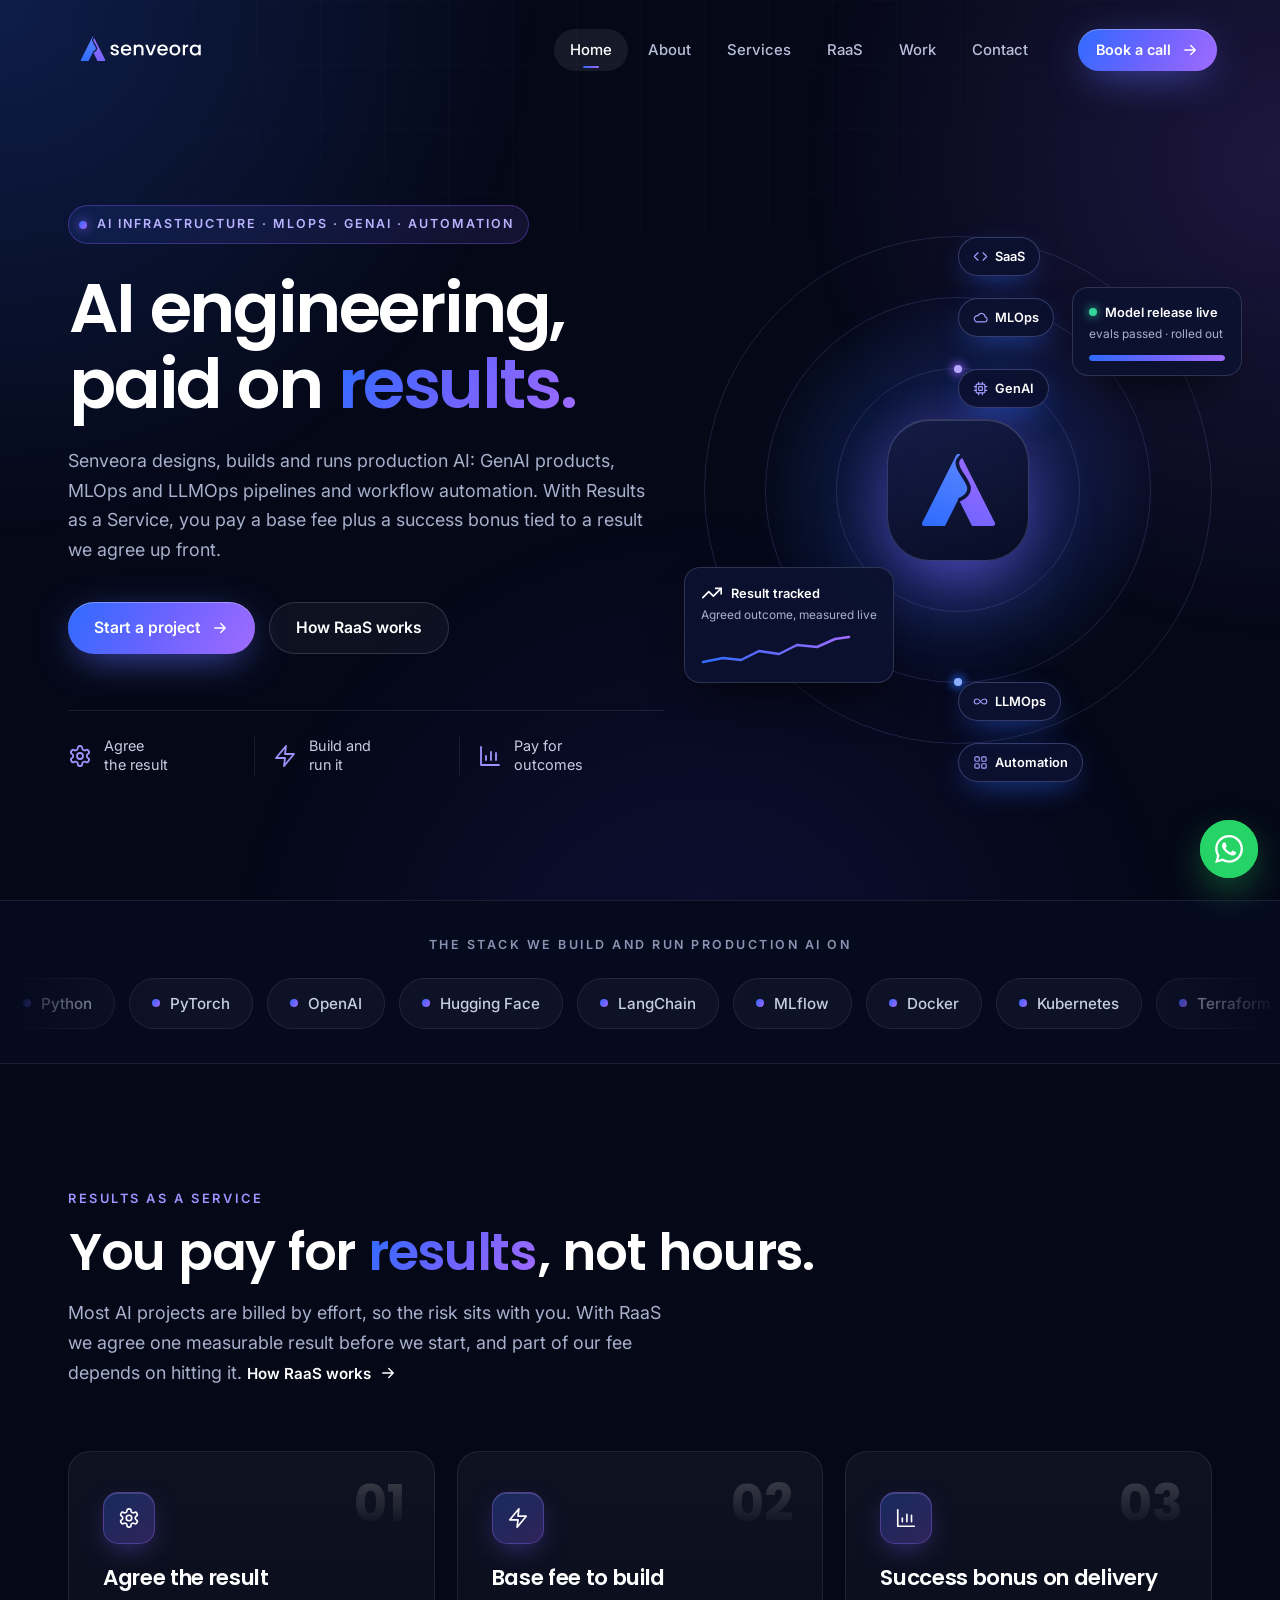
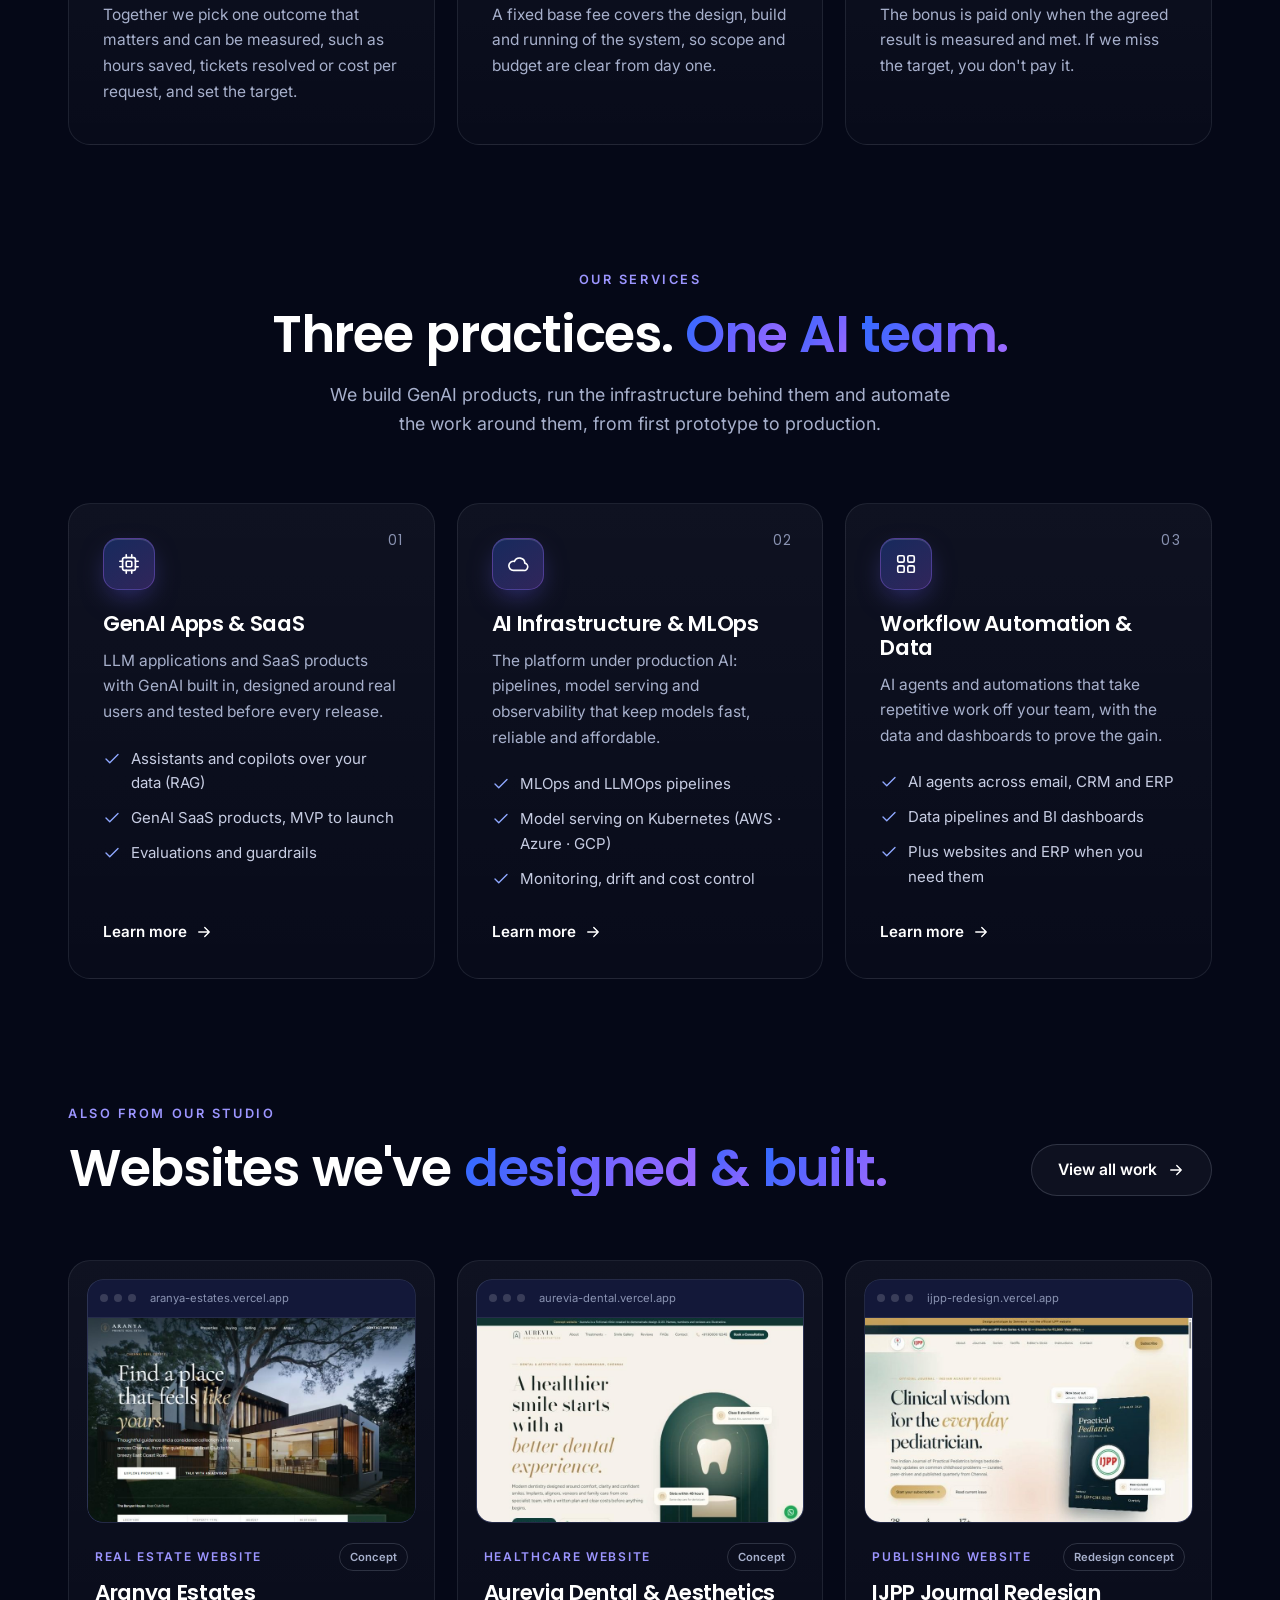
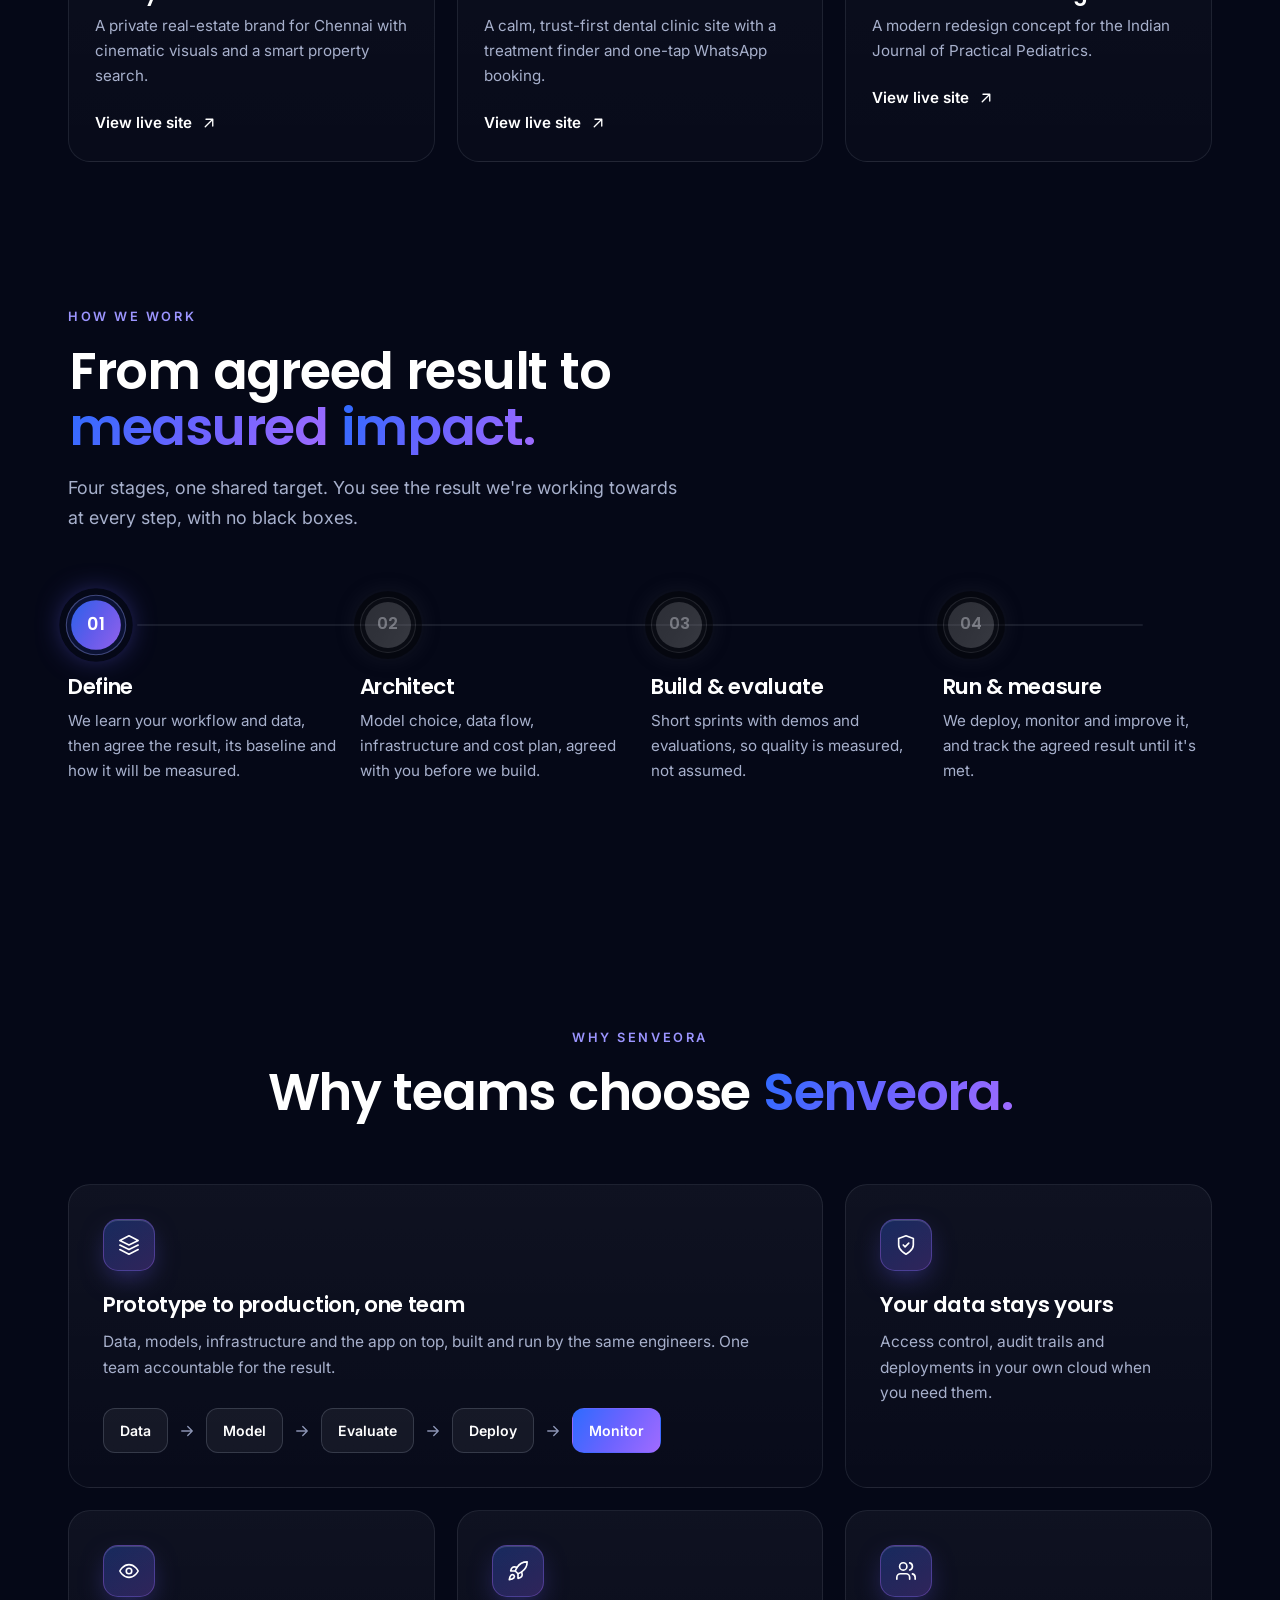
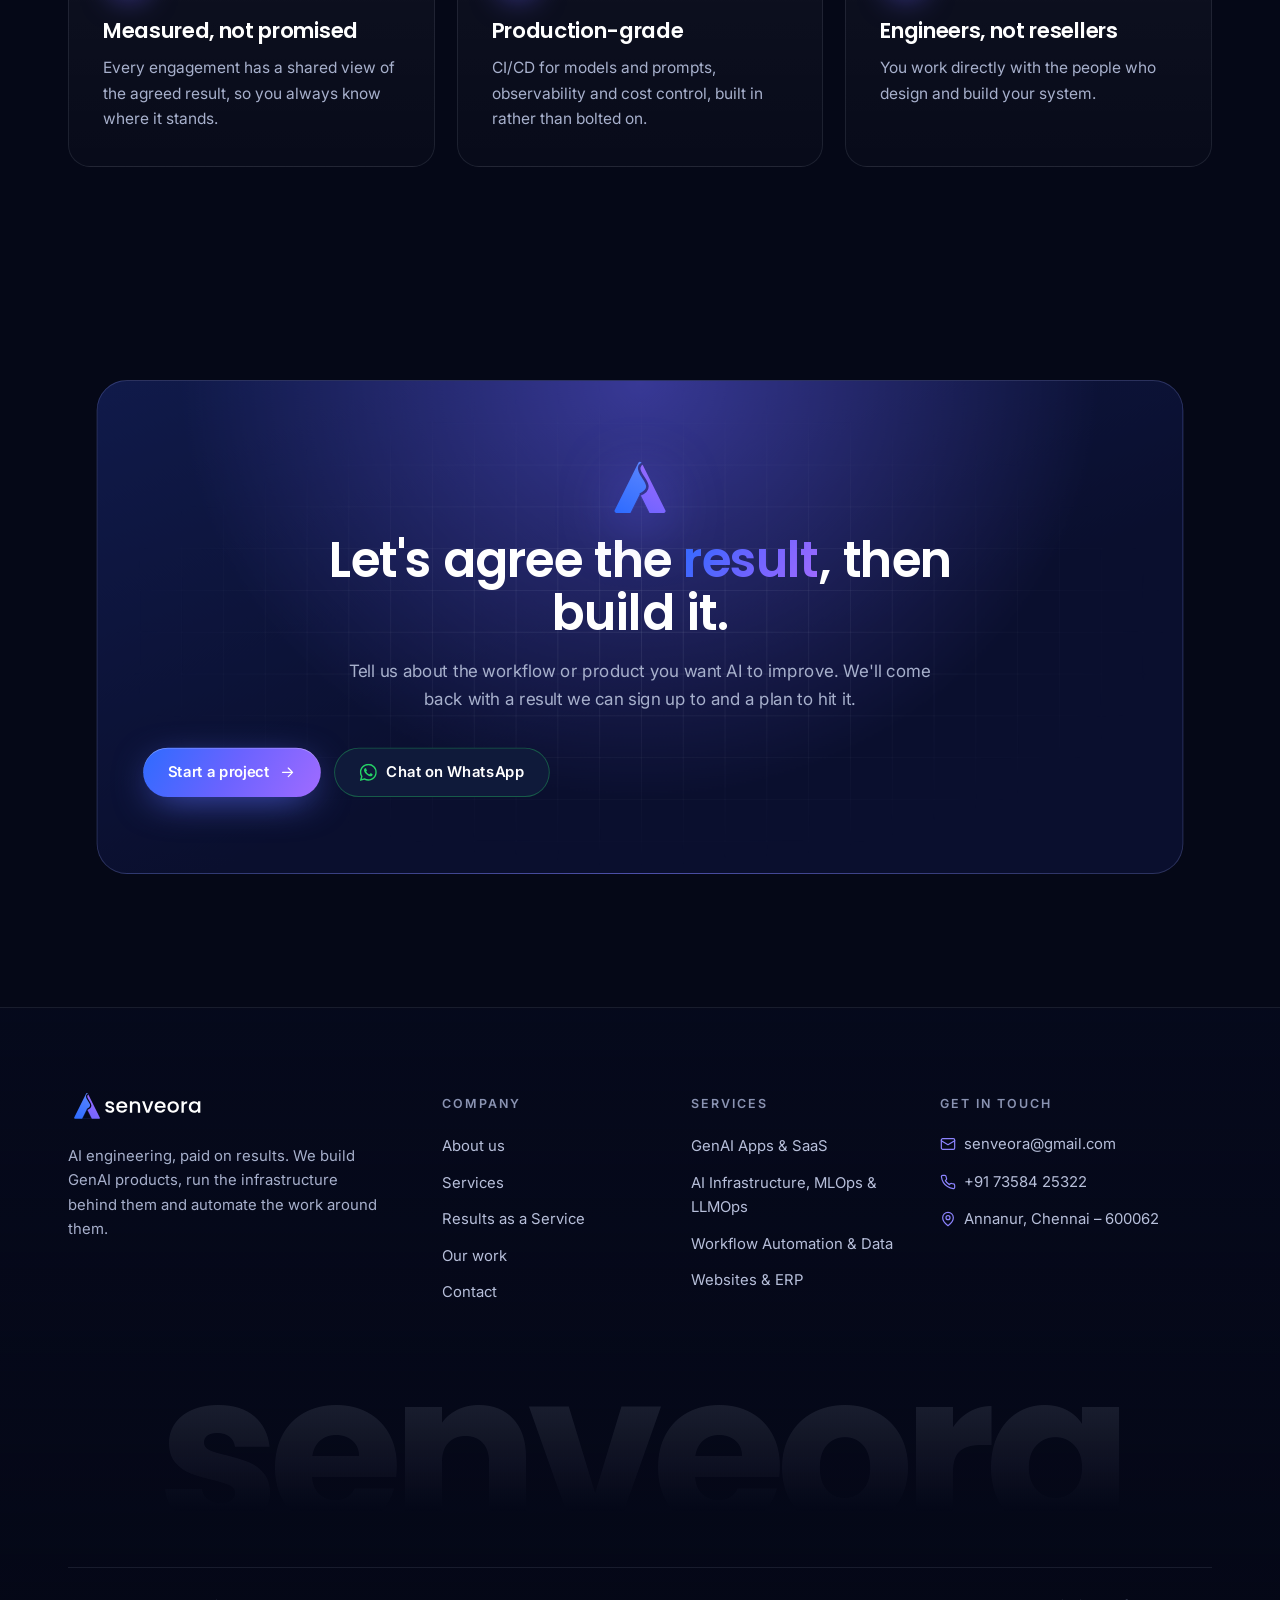
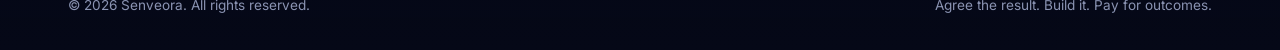
==== index.html @ f8895d74 "Revert "Phase 3: distinctive visual identity" Restores the Phase 2 look (navy theme, home.css/home.j" ====
<!DOCTYPE html>
<html lang="en">
<head>
<meta charset="utf-8">
<meta name="viewport" content="width=device-width, initial-scale=1">
<title>Senveora — AI Engineering Paid on Results | MLOps, LLMOps &amp; GenAI</title>
<meta name="description" content="Senveora builds and runs production AI in Chennai: GenAI apps and SaaS, MLOps and LLMOps, and workflow automation, on a base fee plus success bonus.">
<link rel="canonical" href="https://senveora-website.vercel.app/">
<meta property="og:type" content="website">
<meta property="og:site_name" content="Senveora">
<meta property="og:title" content="Senveora — AI Engineering Paid on Results | MLOps, LLMOps &amp; GenAI">
<meta property="og:description" content="Senveora builds and runs production AI in Chennai: GenAI apps and SaaS, MLOps and LLMOps, and workflow automation, on a base fee plus success bonus.">
<meta property="og:url" content="https://senveora-website.vercel.app/">
<meta property="og:image" content="https://senveora-website.vercel.app/og-image.png">
<meta property="og:image:width" content="1200">
<meta property="og:image:height" content="630">
<meta property="og:image:alt" content="Senveora — AI engineering, paid on results">
<meta name="twitter:card" content="summary_large_image">
<script type="application/ld+json">
{"@context":"https://schema.org","@type":"ProfessionalService","name":"Senveora","url":"https://senveora-website.vercel.app/","logo":"https://senveora-website.vercel.app/apple-touch-icon.png","image":"https://senveora-website.vercel.app/og-image.png","description":"AI engineering paid on results: GenAI apps and SaaS, MLOps and LLMOps, and workflow automation.","email":"senveora@gmail.com","telephone":"+91 73584 25322","address":{"@type":"PostalAddress","streetAddress":"No. 23A, Thembavani Street, Sri Sakthi Nagar, Annanur","addressLocality":"Chennai","addressRegion":"Tamil Nadu","postalCode":"600062","addressCountry":"IN"},"areaServed":"IN","sameAs":["https://wa.me/917358425322"]}
</script>
<meta name="theme-color" content="#050817">
<link rel="apple-touch-icon" href="/apple-touch-icon.png">
<link rel="icon" type="image/png" href="/favicon.png">
<link rel="icon" type="image/svg+xml" href="[data-uri]">
<link rel="preconnect" href="https://fonts.googleapis.com">
<link rel="preconnect" href="https://fonts.gstatic.com" crossorigin>
<link href="https://fonts.googleapis.com/css2?family=Inter:wght@400;500;600&family=Poppins:wght@500;600;700&display=swap" rel="stylesheet">
<link rel="stylesheet" href="/home.css">
</head>
<body class=" js-off">
<div class="bg-fx" aria-hidden="true"><div class="blob b1"></div><div class="blob b2"></div><div class="blob b3"></div><div class="noise"></div></div>
<header class="nav" id="nav">
  <div class="nav-inner container">
    <a class="brand" href="/" aria-label="Senveora home"><img src="[data-uri]" alt="senveora" width="133" height="36"></a>
    <nav class="nav-links" aria-label="Main">
      <a href="/" data-nav="home" class="is-active">Home</a>
      <a href="/about" data-nav="about" class="">About</a>
      <a href="/services" data-nav="services" class="">Services</a>
      <a href="/raas" data-nav="raas" class="">RaaS</a>
      <a href="/work" data-nav="work" class="">Work</a>
      <a href="/contact" data-nav="contact" class="">Contact</a>
      <a class="btn btn-primary m-cta" href="https://wa.me/917358425322?text=Hi%20Senveora%2C%20I%27d%20like%20to%20book%20a%20call." target="_blank" rel="noopener">Book a call <svg class="i" viewBox="0 0 24 24" fill="none" stroke="currentColor" stroke-width="1.8" stroke-linecap="round" stroke-linejoin="round" aria-hidden="true"><path d="M5 12h14M13 6l6 6-6 6"/></svg></a>
    </nav>
    <a class="btn btn-sm btn-primary nav-cta" href="https://wa.me/917358425322?text=Hi%20Senveora%2C%20I%27d%20like%20to%20book%20a%20call." target="_blank" rel="noopener">Book a call <svg class="i" viewBox="0 0 24 24" fill="none" stroke="currentColor" stroke-width="1.8" stroke-linecap="round" stroke-linejoin="round" aria-hidden="true"><path d="M5 12h14M13 6l6 6-6 6"/></svg></a>
    <button class="nav-toggle" aria-label="Open menu" aria-expanded="false"><svg class="i" viewBox="0 0 24 24" fill="none" stroke="currentColor" stroke-width="1.8" stroke-linecap="round" stroke-linejoin="round" aria-hidden="true"><path d="M4 7h16M4 12h16M4 17h16"/></svg></button>
  </div>
</header>

<main class="page" data-page="home">
<div class="scroll-progress" aria-hidden="true"><span></span></div>
<!-- ===================== HERO ===================== -->
<section class="hero">
  <div class="container hero-grid">
    <div>
      <span class="eyebrow reveal"><span class="dot"></span>AI Infrastructure · MLOps · GenAI · Automation</span>
      <h1 data-split data-split-now>AI engineering, paid on <span class="grad-text">results.</span></h1>
      <p class="lead reveal" style="--d:.16s">Senveora designs, builds and runs production AI: GenAI products, MLOps and LLMOps pipelines and workflow automation. With Results as a Service, you pay a base fee plus a success bonus tied to a result we agree up front.</p>
      <div class="btn-row reveal" style="--d:.24s">
        <a class="btn btn-primary" href="/contact">Start a project <svg class="i" viewBox="0 0 24 24" fill="none" stroke="currentColor" stroke-width="1.8" stroke-linecap="round" stroke-linejoin="round" aria-hidden="true"><path d="M5 12h14M13 6l6 6-6 6"/></svg></a>
        <a class="btn btn-ghost" href="/raas">How RaaS works</a>
      </div>
      <div class="pillars reveal" style="--d:.32s">
        <div class="pillar"><svg class="i" viewBox="0 0 24 24" fill="none" stroke="currentColor" stroke-width="1.8" stroke-linecap="round" stroke-linejoin="round" aria-hidden="true"><path d="M12.22 2h-.44a2 2 0 0 0-2 2v.18a2 2 0 0 1-1 1.73l-.43.25a2 2 0 0 1-2 0l-.15-.08a2 2 0 0 0-2.73.73l-.22.38a2 2 0 0 0 .73 2.73l.15.1a2 2 0 0 1 1 1.72v.51a2 2 0 0 1-1 1.74l-.15.09a2 2 0 0 0-.73 2.73l.22.38a2 2 0 0 0 2.73.73l.15-.08a2 2 0 0 1 2 0l.43.25a2 2 0 0 1 1 1.73V20a2 2 0 0 0 2 2h.44a2 2 0 0 0 2-2v-.18a2 2 0 0 1 1-1.73l.43-.25a2 2 0 0 1 2 0l.15.08a2 2 0 0 0 2.73-.73l.22-.39a2 2 0 0 0-.73-2.73l-.15-.08a2 2 0 0 1-1-1.74v-.5a2 2 0 0 1 1-1.74l.15-.09a2 2 0 0 0 .73-2.73l-.22-.38a2 2 0 0 0-2.73-.73l-.15.08a2 2 0 0 1-2 0l-.43-.25a2 2 0 0 1-1-1.73V4a2 2 0 0 0-2-2z"/><circle cx="12" cy="12" r="3"/></svg><span>Agree<br>the result</span></div>
        <div class="pillar"><svg class="i" viewBox="0 0 24 24" fill="none" stroke="currentColor" stroke-width="1.8" stroke-linecap="round" stroke-linejoin="round" aria-hidden="true"><path d="M13 2 3 14h9l-1 8 10-12h-9l1-8z"/></svg><span>Build and<br>run it</span></div>
        <div class="pillar"><svg class="i" viewBox="0 0 24 24" fill="none" stroke="currentColor" stroke-width="1.8" stroke-linecap="round" stroke-linejoin="round" aria-hidden="true"><path d="M3 3v18h18"/><path d="M8 16v-4M13 16V8M18 16v-7"/></svg><span>Pay for<br>outcomes</span></div>
      </div>
    </div>

    <div class="reveal" style="--d:.2s">
      <div class="orbit" aria-hidden="true">
        <div class="orbit-glow"></div>
        <div class="ring r3"><span class="chip"><svg class="i" viewBox="0 0 24 24" fill="none" stroke="currentColor" stroke-width="1.8" stroke-linecap="round" stroke-linejoin="round" aria-hidden="true"><path d="m16 18 6-6-6-6M8 6l-6 6 6 6"/></svg> SaaS</span><span class="chip bottom"><svg class="i" viewBox="0 0 24 24" fill="none" stroke="currentColor" stroke-width="1.8" stroke-linecap="round" stroke-linejoin="round" aria-hidden="true"><rect x="3" y="3" width="7" height="7" rx="1.5"/><rect x="14" y="3" width="7" height="7" rx="1.5"/><rect x="3" y="14" width="7" height="7" rx="1.5"/><rect x="14" y="14" width="7" height="7" rx="1.5"/></svg> Automation</span></div>
        <div class="ring r2"><i class="spark-dot"></i><span class="chip"><svg class="i" viewBox="0 0 24 24" fill="none" stroke="currentColor" stroke-width="1.8" stroke-linecap="round" stroke-linejoin="round" aria-hidden="true"><path d="M17.5 19H7a5 5 0 1 1 1.02-9.9A6 6 0 0 1 19.5 11a4 4 0 0 1-2 8z"/></svg> MLOps</span><span class="chip bottom"><svg class="i" viewBox="0 0 24 24" fill="none" stroke="currentColor" stroke-width="1.8" stroke-linecap="round" stroke-linejoin="round" aria-hidden="true"><path d="M12 12c-2-2.67-4-4-6-4a4 4 0 1 0 0 8c2 0 4-1.33 6-4zm0 0c2 2.67 4 4 6 4a4 4 0 0 0 0-8c-2 0-4 1.33-6 4z"/></svg> LLMOps</span></div>
        <div class="ring r1"><i class="spark-dot"></i><span class="chip"><svg class="i" viewBox="0 0 24 24" fill="none" stroke="currentColor" stroke-width="1.8" stroke-linecap="round" stroke-linejoin="round" aria-hidden="true"><rect x="5" y="5" width="14" height="14" rx="2"/><rect x="9" y="9" width="6" height="6" rx="1"/><path d="M9 2v3M15 2v3M9 19v3M15 19v3M2 9h3M2 15h3M19 9h3M19 15h3"/></svg> GenAI</span></div>
        <div class="core"><img src="[data-uri]" alt=""></div>
        <div class="float-card fc2">
          <div class="fc-top"><span class="ok-dot"></span>Model release live</div>
          <div class="fc-sub">evals passed · rolled out</div>
          <div class="bar-track"><span></span></div>
        </div>
        <div class="float-card fc1">
          <div class="fc-top"><svg class="i" viewBox="0 0 24 24" fill="none" stroke="currentColor" stroke-width="1.8" stroke-linecap="round" stroke-linejoin="round" aria-hidden="true"><path d="m22 7-8.5 8.5-5-5L2 17"/><path d="M16 7h6v6"/></svg> Result tracked</div>
          <div class="fc-sub">Agreed outcome, measured live</div>
          <svg class="spark" viewBox="0 0 150 34" fill="none"><defs><linearGradient id="sg" x1="0" x2="1"><stop stop-color="#2E6BFF"/><stop offset="1" stop-color="#A06BFF"/></linearGradient></defs><path d="M2 28 L22 24 L40 26 L58 17 L78 20 L96 11 L116 13 L134 5 L148 3" stroke="url(#sg)" stroke-width="2.5" stroke-linecap="round" stroke-linejoin="round"/></svg>
        </div>
      </div>
    </div>
  </div>
</section>

<!-- ===================== TECH MARQUEE ===================== -->
<div class="marquee-wrap">
  <div class="marquee-label">The stack we build and run production AI on</div>
  <div class="marquee" aria-hidden="true">
    <div class="marquee-track">
      <span class="tech"><b></b>Python</span><span class="tech"><b></b>PyTorch</span><span class="tech"><b></b>OpenAI</span><span class="tech"><b></b>Hugging Face</span><span class="tech"><b></b>LangChain</span><span class="tech"><b></b>MLflow</span><span class="tech"><b></b>Docker</span><span class="tech"><b></b>Kubernetes</span><span class="tech"><b></b>Terraform</span><span class="tech"><b></b>AWS</span><span class="tech"><b></b>Microsoft Azure</span><span class="tech"><b></b>Google Cloud</span><span class="tech"><b></b>GitHub Actions</span><span class="tech"><b></b>FastAPI</span><span class="tech"><b></b>PostgreSQL</span><span class="tech"><b></b>Power BI</span><span class="tech"><b></b>Python</span><span class="tech"><b></b>PyTorch</span><span class="tech"><b></b>OpenAI</span><span class="tech"><b></b>Hugging Face</span><span class="tech"><b></b>LangChain</span><span class="tech"><b></b>MLflow</span><span class="tech"><b></b>Docker</span><span class="tech"><b></b>Kubernetes</span><span class="tech"><b></b>Terraform</span><span class="tech"><b></b>AWS</span><span class="tech"><b></b>Microsoft Azure</span><span class="tech"><b></b>Google Cloud</span><span class="tech"><b></b>GitHub Actions</span><span class="tech"><b></b>FastAPI</span><span class="tech"><b></b>PostgreSQL</span><span class="tech"><b></b>Power BI</span>
    </div>
  </div>
</div>

<!-- ===================== PILLARS ===================== -->
<section class="section">
  <div class="container">
    <div class="section-head reveal">
      <span class="kicker">Results as a Service</span>
      <h2 data-split>You pay for <span class="grad-text">results</span>, not hours.</h2>
      <p class="lead">Most AI projects are billed by effort, so the risk sits with you. With RaaS we agree one measurable result before we start, and part of our fee depends on hitting it. <a class="link-arrow" href="/raas" style="display:inline-flex">How RaaS works <svg class="i" viewBox="0 0 24 24" fill="none" stroke="currentColor" stroke-width="1.8" stroke-linecap="round" stroke-linejoin="round" aria-hidden="true"><path d="M5 12h14M13 6l6 6-6 6"/></svg></a></p>
    </div>
    <div class="grid-3">
      <article class="card spot lift pillar-card reveal">
        <div class="icon-box"><svg class="i" viewBox="0 0 24 24" fill="none" stroke="currentColor" stroke-width="1.8" stroke-linecap="round" stroke-linejoin="round" aria-hidden="true"><path d="M12.22 2h-.44a2 2 0 0 0-2 2v.18a2 2 0 0 1-1 1.73l-.43.25a2 2 0 0 1-2 0l-.15-.08a2 2 0 0 0-2.73.73l-.22.38a2 2 0 0 0 .73 2.73l.15.1a2 2 0 0 1 1 1.72v.51a2 2 0 0 1-1 1.74l-.15.09a2 2 0 0 0-.73 2.73l.22.38a2 2 0 0 0 2.73.73l.15-.08a2 2 0 0 1 2 0l.43.25a2 2 0 0 1 1 1.73V20a2 2 0 0 0 2 2h.44a2 2 0 0 0 2-2v-.18a2 2 0 0 1 1-1.73l.43-.25a2 2 0 0 1 2 0l.15.08a2 2 0 0 0 2.73-.73l.22-.39a2 2 0 0 0-.73-2.73l-.15-.08a2 2 0 0 1-1-1.74v-.5a2 2 0 0 1 1-1.74l.15-.09a2 2 0 0 0 .73-2.73l-.22-.38a2 2 0 0 0-2.73-.73l-.15.08a2 2 0 0 1-2 0l-.43-.25a2 2 0 0 1-1-1.73V4a2 2 0 0 0-2-2z"/><circle cx="12" cy="12" r="3"/></svg></div>
        <h3>Agree the result</h3>
        <p>Together we pick one outcome that matters and can be measured, such as hours saved, tickets resolved or cost per request, and set the target.</p>
        <span class="big-num">01</span>
      </article>
      <article class="card spot lift pillar-card reveal" style="--d:.1s">
        <div class="icon-box"><svg class="i" viewBox="0 0 24 24" fill="none" stroke="currentColor" stroke-width="1.8" stroke-linecap="round" stroke-linejoin="round" aria-hidden="true"><path d="M13 2 3 14h9l-1 8 10-12h-9l1-8z"/></svg></div>
        <h3>Base fee to build</h3>
        <p>A fixed base fee covers the design, build and running of the system, so scope and budget are clear from day one.</p>
        <span class="big-num">02</span>
      </article>
      <article class="card spot lift pillar-card reveal" style="--d:.2s">
        <div class="icon-box"><svg class="i" viewBox="0 0 24 24" fill="none" stroke="currentColor" stroke-width="1.8" stroke-linecap="round" stroke-linejoin="round" aria-hidden="true"><path d="M3 3v18h18"/><path d="M8 16v-4M13 16V8M18 16v-7"/></svg></div>
        <h3>Success bonus on delivery</h3>
        <p>The bonus is paid only when the agreed result is measured and met. If we miss the target, you don't pay it.</p>
        <span class="big-num">03</span>
      </article>
    </div>
  </div>
</section>

<!-- ===================== SERVICES ===================== -->
<section class="section" style="padding-top:0">
  <div class="container">
    <div class="section-head center reveal">
      <span class="kicker">Our services</span>
      <h2 data-split>Three practices. <span class="grad-text">One AI team.</span></h2>
      <p class="lead">We build GenAI products, run the infrastructure behind them and automate the work around them, from first prototype to production.</p>
    </div>
    <div class="grid-3">
      <article class="card spot lift service-card reveal">
        <span class="num">01</span>
        <div class="icon-box"><svg class="i" viewBox="0 0 24 24" fill="none" stroke="currentColor" stroke-width="1.8" stroke-linecap="round" stroke-linejoin="round" aria-hidden="true"><rect x="5" y="5" width="14" height="14" rx="2"/><rect x="9" y="9" width="6" height="6" rx="1"/><path d="M9 2v3M15 2v3M9 19v3M15 19v3M2 9h3M2 15h3M19 9h3M19 15h3"/></svg></div>
        <h3>GenAI Apps &amp; SaaS</h3>
        <p>LLM applications and SaaS products with GenAI built in, designed around real users and tested before every release.</p>
        <ul class="checks">
          <li><svg class="i" viewBox="0 0 24 24" fill="none" stroke="currentColor" stroke-width="1.8" stroke-linecap="round" stroke-linejoin="round" aria-hidden="true"><path d="M20 6 9 17l-5-5"/></svg>Assistants and copilots over your data (RAG)</li>
          <li><svg class="i" viewBox="0 0 24 24" fill="none" stroke="currentColor" stroke-width="1.8" stroke-linecap="round" stroke-linejoin="round" aria-hidden="true"><path d="M20 6 9 17l-5-5"/></svg>GenAI SaaS products, MVP to launch</li>
          <li><svg class="i" viewBox="0 0 24 24" fill="none" stroke="currentColor" stroke-width="1.8" stroke-linecap="round" stroke-linejoin="round" aria-hidden="true"><path d="M20 6 9 17l-5-5"/></svg>Evaluations and guardrails</li>
        </ul>
        <a class="link-arrow" href="/services">Learn more <svg class="i" viewBox="0 0 24 24" fill="none" stroke="currentColor" stroke-width="1.8" stroke-linecap="round" stroke-linejoin="round" aria-hidden="true"><path d="M5 12h14M13 6l6 6-6 6"/></svg></a>
      </article>
      <article class="card spot lift service-card reveal" style="--d:.1s">
        <span class="num">02</span>
        <div class="icon-box"><svg class="i" viewBox="0 0 24 24" fill="none" stroke="currentColor" stroke-width="1.8" stroke-linecap="round" stroke-linejoin="round" aria-hidden="true"><path d="M17.5 19H7a5 5 0 1 1 1.02-9.9A6 6 0 0 1 19.5 11a4 4 0 0 1-2 8z"/></svg></div>
        <h3>AI Infrastructure &amp; MLOps</h3>
        <p>The platform under production AI: pipelines, model serving and observability that keep models fast, reliable and affordable.</p>
        <ul class="checks">
          <li><svg class="i" viewBox="0 0 24 24" fill="none" stroke="currentColor" stroke-width="1.8" stroke-linecap="round" stroke-linejoin="round" aria-hidden="true"><path d="M20 6 9 17l-5-5"/></svg>MLOps and LLMOps pipelines</li>
          <li><svg class="i" viewBox="0 0 24 24" fill="none" stroke="currentColor" stroke-width="1.8" stroke-linecap="round" stroke-linejoin="round" aria-hidden="true"><path d="M20 6 9 17l-5-5"/></svg>Model serving on Kubernetes (AWS · Azure · GCP)</li>
          <li><svg class="i" viewBox="0 0 24 24" fill="none" stroke="currentColor" stroke-width="1.8" stroke-linecap="round" stroke-linejoin="round" aria-hidden="true"><path d="M20 6 9 17l-5-5"/></svg>Monitoring, drift and cost control</li>
        </ul>
        <a class="link-arrow" href="/services">Learn more <svg class="i" viewBox="0 0 24 24" fill="none" stroke="currentColor" stroke-width="1.8" stroke-linecap="round" stroke-linejoin="round" aria-hidden="true"><path d="M5 12h14M13 6l6 6-6 6"/></svg></a>
      </article>
      <article class="card spot lift service-card reveal" style="--d:.2s">
        <span class="num">03</span>
        <div class="icon-box"><svg class="i" viewBox="0 0 24 24" fill="none" stroke="currentColor" stroke-width="1.8" stroke-linecap="round" stroke-linejoin="round" aria-hidden="true"><rect x="3" y="3" width="7" height="7" rx="1.5"/><rect x="14" y="3" width="7" height="7" rx="1.5"/><rect x="3" y="14" width="7" height="7" rx="1.5"/><rect x="14" y="14" width="7" height="7" rx="1.5"/></svg></div>
        <h3>Workflow Automation &amp; Data</h3>
        <p>AI agents and automations that take repetitive work off your team, with the data and dashboards to prove the gain.</p>
        <ul class="checks">
          <li><svg class="i" viewBox="0 0 24 24" fill="none" stroke="currentColor" stroke-width="1.8" stroke-linecap="round" stroke-linejoin="round" aria-hidden="true"><path d="M20 6 9 17l-5-5"/></svg>AI agents across email, CRM and ERP</li>
          <li><svg class="i" viewBox="0 0 24 24" fill="none" stroke="currentColor" stroke-width="1.8" stroke-linecap="round" stroke-linejoin="round" aria-hidden="true"><path d="M20 6 9 17l-5-5"/></svg>Data pipelines and BI dashboards</li>
          <li><svg class="i" viewBox="0 0 24 24" fill="none" stroke="currentColor" stroke-width="1.8" stroke-linecap="round" stroke-linejoin="round" aria-hidden="true"><path d="M20 6 9 17l-5-5"/></svg>Plus websites and ERP when you need them</li>
        </ul>
        <a class="link-arrow" href="/services">Learn more <svg class="i" viewBox="0 0 24 24" fill="none" stroke="currentColor" stroke-width="1.8" stroke-linecap="round" stroke-linejoin="round" aria-hidden="true"><path d="M5 12h14M13 6l6 6-6 6"/></svg></a>
      </article>
    </div>
  </div>
</section>

<!-- ===================== SELECTED WORK ===================== -->
<section class="section" style="padding-top:0">
  <div class="container">
    <div class="section-head work-head reveal">
      <div>
        <span class="kicker">Also from our studio</span>
        <h2 data-split>Websites we've <span class="grad-text">designed &amp; built.</span></h2>
      </div>
      <a class="btn btn-ghost" href="/work">View all work <svg class="i" viewBox="0 0 24 24" fill="none" stroke="currentColor" stroke-width="1.8" stroke-linecap="round" stroke-linejoin="round" aria-hidden="true"><path d="M5 12h14M13 6l6 6-6 6"/></svg></a>
    </div>
    <div class="grid-3">
      <a class="card spot work-card reveal" style="--d:0.0s" href="https://aranya-estates.vercel.app/" target="_blank" rel="noopener">
        <div class="shot"><div class="shot-bar"><i></i><i></i><i></i><span>aranya-estates.vercel.app</span></div>
          <img src="/work/aranya.jpg" alt="Aranya Estates website preview" loading="lazy" width="800" height="500"></div>
        <div class="work-meta"><span class="work-type">Real estate website</span><span class="work-badge">Concept</span></div>
        <h3>Aranya Estates</h3>
        <p>A private real-estate brand for Chennai with cinematic visuals and a smart property search.</p>
        <span class="link-arrow">View live site <svg class="i" viewBox="0 0 24 24" fill="none" stroke="currentColor" stroke-width="1.8" stroke-linecap="round" stroke-linejoin="round" aria-hidden="true"><path d="M7 17 17 7M8 7h9v9"/></svg></span>
      </a>
<a class="card spot work-card reveal" style="--d:0.1s" href="https://aurevia-dental.vercel.app/" target="_blank" rel="noopener">
        <div class="shot"><div class="shot-bar"><i></i><i></i><i></i><span>aurevia-dental.vercel.app</span></div>
          <img src="/work/aurevia.jpg" alt="Aurevia Dental &amp; Aesthetics website preview" loading="lazy" width="800" height="500"></div>
        <div class="work-meta"><span class="work-type">Healthcare website</span><span class="work-badge">Concept</span></div>
        <h3>Aurevia Dental &amp; Aesthetics</h3>
        <p>A calm, trust-first dental clinic site with a treatment finder and one-tap WhatsApp booking.</p>
        <span class="link-arrow">View live site <svg class="i" viewBox="0 0 24 24" fill="none" stroke="currentColor" stroke-width="1.8" stroke-linecap="round" stroke-linejoin="round" aria-hidden="true"><path d="M7 17 17 7M8 7h9v9"/></svg></span>
      </a>
<a class="card spot work-card reveal" style="--d:0.2s" href="https://ijpp-redesign.vercel.app/" target="_blank" rel="noopener">
        <div class="shot"><div class="shot-bar"><i></i><i></i><i></i><span>ijpp-redesign.vercel.app</span></div>
          <img src="/work/ijpp.jpg" alt="IJPP Journal Redesign website preview" loading="lazy" width="800" height="500"></div>
        <div class="work-meta"><span class="work-type">Publishing website</span><span class="work-badge">Redesign concept</span></div>
        <h3>IJPP Journal Redesign</h3>
        <p>A modern redesign concept for the Indian Journal of Practical Pediatrics.</p>
        <span class="link-arrow">View live site <svg class="i" viewBox="0 0 24 24" fill="none" stroke="currentColor" stroke-width="1.8" stroke-linecap="round" stroke-linejoin="round" aria-hidden="true"><path d="M7 17 17 7M8 7h9v9"/></svg></span>
      </a>
    </div>
  </div>
</section>

<!-- ===================== PROCESS ===================== -->
<section class="section" style="padding-top:20px">
  <div class="container">
    <div class="section-head reveal">
      <span class="kicker">How we work</span>
      <h2 data-split>From agreed result to <span class="grad-text">measured impact.</span></h2>
      <p class="lead">Four stages, one shared target. You see the result we're working towards at every step, with no black boxes.</p>
    </div>
    <div class="process" data-process><span class="process-fill" aria-hidden="true"></span>
      <div class="step reveal"><span class="badge">01</span><h3>Define</h3><p>We learn your workflow and data, then agree the result, its baseline and how it will be measured.</p></div>
      <div class="step reveal" style="--d:.1s"><span class="badge">02</span><h3>Architect</h3><p>Model choice, data flow, infrastructure and cost plan, agreed with you before we build.</p></div>
      <div class="step reveal" style="--d:.2s"><span class="badge">03</span><h3>Build &amp; evaluate</h3><p>Short sprints with demos and evaluations, so quality is measured, not assumed.</p></div>
      <div class="step reveal" style="--d:.3s"><span class="badge">04</span><h3>Run &amp; measure</h3><p>We deploy, monitor and improve it, and track the agreed result until it's met.</p></div>
    </div>
  </div>
</section>

<!-- ===================== WHY ===================== -->
<section class="section">
  <div class="container">
    <div class="section-head center reveal">
      <span class="kicker">Why Senveora</span>
      <h2 data-split>Why teams choose <span class="grad-text">Senveora.</span></h2>
    </div>
    <div class="bento">
      <article class="card spot b-a reveal">
        <div class="icon-box"><svg class="i" viewBox="0 0 24 24" fill="none" stroke="currentColor" stroke-width="1.8" stroke-linecap="round" stroke-linejoin="round" aria-hidden="true"><path d="m12 2 10 5-10 5L2 7l10-5z"/><path d="m2 17 10 5 10-5M2 12l10 5 10-5"/></svg></div>
        <h3>Prototype to production, one team</h3>
        <p>Data, models, infrastructure and the app on top, built and run by the same engineers. One team accountable for the result.</p>
        <div class="feature-flow">
          <span class="flow-node">Data</span><span class="flow-arrow"><svg class="i" viewBox="0 0 24 24" fill="none" stroke="currentColor" stroke-width="1.8" stroke-linecap="round" stroke-linejoin="round" aria-hidden="true"><path d="M5 12h14M13 6l6 6-6 6"/></svg></span>
          <span class="flow-node">Model</span><span class="flow-arrow"><svg class="i" viewBox="0 0 24 24" fill="none" stroke="currentColor" stroke-width="1.8" stroke-linecap="round" stroke-linejoin="round" aria-hidden="true"><path d="M5 12h14M13 6l6 6-6 6"/></svg></span>
          <span class="flow-node">Evaluate</span><span class="flow-arrow"><svg class="i" viewBox="0 0 24 24" fill="none" stroke="currentColor" stroke-width="1.8" stroke-linecap="round" stroke-linejoin="round" aria-hidden="true"><path d="M5 12h14M13 6l6 6-6 6"/></svg></span>
          <span class="flow-node">Deploy</span><span class="flow-arrow"><svg class="i" viewBox="0 0 24 24" fill="none" stroke="currentColor" stroke-width="1.8" stroke-linecap="round" stroke-linejoin="round" aria-hidden="true"><path d="M5 12h14M13 6l6 6-6 6"/></svg></span>
          <span class="flow-node hl">Monitor</span>
        </div>
      </article>
      <article class="card spot b-b reveal" style="--d:.1s">
        <div class="icon-box"><svg class="i" viewBox="0 0 24 24" fill="none" stroke="currentColor" stroke-width="1.8" stroke-linecap="round" stroke-linejoin="round" aria-hidden="true"><path d="M12 22s8-4 8-10V5l-8-3-8 3v7c0 6 8 10 8 10z"/><path d="m9 12 2 2 4-4"/></svg></div>
        <h3>Your data stays yours</h3>
        <p>Access control, audit trails and deployments in your own cloud when you need them.</p>
      </article>
      <article class="card spot b-c reveal">
        <div class="icon-box"><svg class="i" viewBox="0 0 24 24" fill="none" stroke="currentColor" stroke-width="1.8" stroke-linecap="round" stroke-linejoin="round" aria-hidden="true"><path d="M2 12s3.5-7 10-7 10 7 10 7-3.5 7-10 7S2 12 2 12z"/><circle cx="12" cy="12" r="3"/></svg></div>
        <h3>Measured, not promised</h3>
        <p>Every engagement has a shared view of the agreed result, so you always know where it stands.</p>
      </article>
      <article class="card spot b-d reveal" style="--d:.1s">
        <div class="icon-box"><svg class="i" viewBox="0 0 24 24" fill="none" stroke="currentColor" stroke-width="1.8" stroke-linecap="round" stroke-linejoin="round" aria-hidden="true"><path d="M4.5 16.5c-1.5 1.26-2 5-2 5s3.74-.5 5-2c.71-.84.7-2.13-.09-2.91a2.18 2.18 0 0 0-2.91-.09z"/><path d="m12 15-3-3a22 22 0 0 1 2-3.95A12.88 12.88 0 0 1 22 2c0 2.72-.78 7.5-6 11a22.35 22.35 0 0 1-4 2z"/><path d="M9 12H4s.55-3.03 2-4c1.62-1.08 5 0 5 0M12 15v5s3.03-.55 4-2c1.08-1.62 0-5 0-5"/></svg></div>
        <h3>Production-grade</h3>
        <p>CI/CD for models and prompts, observability and cost control, built in rather than bolted on.</p>
      </article>
      <article class="card spot b-e reveal" style="--d:.2s">
        <div class="icon-box"><svg class="i" viewBox="0 0 24 24" fill="none" stroke="currentColor" stroke-width="1.8" stroke-linecap="round" stroke-linejoin="round" aria-hidden="true"><path d="M16 21v-2a4 4 0 0 0-4-4H6a4 4 0 0 0-4 4v2"/><circle cx="9" cy="7" r="4"/><path d="M22 21v-2a4 4 0 0 0-3-3.87M16 3.13a4 4 0 0 1 0 7.75"/></svg></div>
        <h3>Engineers, not resellers</h3>
        <p>You work directly with the people who design and build your system.</p>
      </article>
    </div>
  </div>
</section>

<!-- ===================== CTA ===================== -->
<section class="section-sm">
  <div class="container">
    <div class="cta-band" data-scrub>
      <img class="cta-mark" src="[data-uri]" alt="">
      <h2 data-split>Let's agree the <span class="grad-text">result</span>, then build it.</h2>
      <p class="lead">Tell us about the workflow or product you want AI to improve. We'll come back with a result we can sign up to and a plan to hit it.</p>
      <div class="btn-row">
        <a class="btn btn-primary" href="/contact">Start a project <svg class="i" viewBox="0 0 24 24" fill="none" stroke="currentColor" stroke-width="1.8" stroke-linecap="round" stroke-linejoin="round" aria-hidden="true"><path d="M5 12h14M13 6l6 6-6 6"/></svg></a>
        <a class="btn btn-wa" href="https://wa.me/917358425322?text=Hi%20Senveora%2C%20I%27d%20like%20to%20book%20a%20call." target="_blank" rel="noopener"><span class="wa"><svg class="i" viewBox="0 0 24 24" fill="currentColor" aria-hidden="true"><path d="M17.47 14.38c-.3-.15-1.76-.87-2.03-.97-.27-.1-.47-.15-.67.15-.2.3-.77.97-.94 1.17-.17.2-.35.22-.64.07-.3-.15-1.26-.46-2.4-1.48-.89-.79-1.49-1.77-1.66-2.07-.17-.3-.02-.46.13-.61.13-.13.3-.35.45-.52.15-.17.2-.3.3-.5.1-.2.05-.37-.02-.52-.08-.15-.67-1.62-.92-2.22-.24-.58-.49-.5-.67-.51h-.57c-.2 0-.52.07-.79.37-.27.3-1.04 1.02-1.04 2.48s1.07 2.88 1.21 3.07c.15.2 2.1 3.2 5.08 4.49.71.31 1.26.49 1.69.63.71.22 1.36.19 1.87.12.57-.09 1.76-.72 2.01-1.41.25-.7.25-1.29.17-1.41-.07-.12-.27-.2-.57-.35zM12.05 21.8h-.01a9.87 9.87 0 0 1-5.03-1.38l-.36-.21-3.74.98 1-3.65-.24-.37a9.86 9.86 0 0 1-1.51-5.26c0-5.45 4.44-9.88 9.89-9.88 2.64 0 5.12 1.03 6.99 2.9a9.82 9.82 0 0 1 2.89 6.99c0 5.45-4.44 9.88-9.88 9.88zm8.41-18.3A11.81 11.81 0 0 0 12.05 0C5.5 0 .16 5.34.16 11.89c0 2.1.55 4.14 1.59 5.95L.06 24l6.3-1.65a11.88 11.88 0 0 0 5.68 1.45h.01c6.55 0 11.89-5.34 11.89-11.89 0-3.18-1.24-6.16-3.48-8.41z"/></svg></span>Chat on WhatsApp</a>
      </div>
    </div>
  </div>
</section>

</main>
<footer class="footer">
  <div class="container">
    <div class="footer-grid">
      <div>
        <a class="brand" href="/" aria-label="Senveora home"><img src="[data-uri]" alt="senveora" width="140" height="38"></a>
        <p>AI engineering, paid on results. We build GenAI products, run the infrastructure behind them and automate the work around them.</p>
        
      </div>
      <div>
        <h5>Company</h5>
        <ul>
          <li><a href="/about">About us</a></li>
          <li><a href="/services">Services</a></li>
          <li><a href="/raas">Results as a Service</a></li>
          <li><a href="/work">Our work</a></li>
          <li><a href="/contact">Contact</a></li>
        </ul>
      </div>
      <div>
        <h5>Services</h5>
        <ul>
          <li><a href="/services#svc-ai">GenAI Apps &amp; SaaS</a></li>
          <li><a href="/services#svc-cloud">AI Infrastructure, MLOps &amp; LLMOps</a></li>
          <li><a href="/services#svc-web">Workflow Automation &amp; Data</a></li>
          <li><a href="/services#svc-web">Websites &amp; ERP</a></li>
        </ul>
      </div>
      <div>
        <h5>Get in touch</h5>
        <ul>
          <li><a href="mailto:senveora@gmail.com"><svg class="i" viewBox="0 0 24 24" fill="none" stroke="currentColor" stroke-width="1.8" stroke-linecap="round" stroke-linejoin="round" aria-hidden="true"><rect x="2" y="4" width="20" height="16" rx="2"/><path d="m22 7-10 6L2 7"/></svg>senveora@gmail.com</a></li>
          <li><a href="tel:+917358425322"><svg class="i" viewBox="0 0 24 24" fill="none" stroke="currentColor" stroke-width="1.8" stroke-linecap="round" stroke-linejoin="round" aria-hidden="true"><path d="M22 16.92v3a2 2 0 0 1-2.18 2 19.79 19.79 0 0 1-8.63-3.07 19.5 19.5 0 0 1-6-6 19.79 19.79 0 0 1-3.07-8.67A2 2 0 0 1 4.11 2h3a2 2 0 0 1 2 1.72c.13.96.36 1.9.7 2.81a2 2 0 0 1-.45 2.11L8.09 9.91a16 16 0 0 0 6 6l1.27-1.27a2 2 0 0 1 2.11-.45c.91.34 1.85.57 2.81.7A2 2 0 0 1 22 16.92z"/></svg>+91 73584 25322</a></li>
          <li><span><svg class="i" viewBox="0 0 24 24" fill="none" stroke="currentColor" stroke-width="1.8" stroke-linecap="round" stroke-linejoin="round" aria-hidden="true"><path d="M20 10c0 6-8 12-8 12s-8-6-8-12a8 8 0 0 1 16 0z"/><circle cx="12" cy="10" r="3"/></svg>Annanur, Chennai – 600062</span></li>
        </ul>
      </div>
    </div>
    <div class="footer-big" aria-hidden="true">senveora</div>
    <div class="footer-bottom">
      <span>© <span data-year>2026</span> Senveora. All rights reserved.</span>
      <span>Agree the result. Build it. Pay for outcomes.</span>
    </div>
  </div>
</footer>
<a class="wa-float" href="https://wa.me/917358425322?text=Hi%20Senveora%2C%20I%27d%20like%20to%20book%20a%20call." target="_blank" rel="noopener" aria-label="Chat on WhatsApp"><svg class="i" viewBox="0 0 24 24" fill="currentColor" aria-hidden="true"><path d="M17.47 14.38c-.3-.15-1.76-.87-2.03-.97-.27-.1-.47-.15-.67.15-.2.3-.77.97-.94 1.17-.17.2-.35.22-.64.07-.3-.15-1.26-.46-2.4-1.48-.89-.79-1.49-1.77-1.66-2.07-.17-.3-.02-.46.13-.61.13-.13.3-.35.45-.52.15-.17.2-.3.3-.5.1-.2.05-.37-.02-.52-.08-.15-.67-1.62-.92-2.22-.24-.58-.49-.5-.67-.51h-.57c-.2 0-.52.07-.79.37-.27.3-1.04 1.02-1.04 2.48s1.07 2.88 1.21 3.07c.15.2 2.1 3.2 5.08 4.49.71.31 1.26.49 1.69.63.71.22 1.36.19 1.87.12.57-.09 1.76-.72 2.01-1.41.25-.7.25-1.29.17-1.41-.07-.12-.27-.2-.57-.35zM12.05 21.8h-.01a9.87 9.87 0 0 1-5.03-1.38l-.36-.21-3.74.98 1-3.65-.24-.37a9.86 9.86 0 0 1-1.51-5.26c0-5.45 4.44-9.88 9.89-9.88 2.64 0 5.12 1.03 6.99 2.9a9.82 9.82 0 0 1 2.89 6.99c0 5.45-4.44 9.88-9.88 9.88zm8.41-18.3A11.81 11.81 0 0 0 12.05 0C5.5 0 .16 5.34.16 11.89c0 2.1.55 4.14 1.59 5.95L.06 24l6.3-1.65a11.88 11.88 0 0 0 5.68 1.45h.01c6.55 0 11.89-5.34 11.89-11.89 0-3.18-1.24-6.16-3.48-8.41z"/></svg></a>

<script src="/home.js"></script>
</body>
</html>
---- home.css ----
/* ==========================================================
   SENVEORA — Design system
   Brand: Deep space #050817 · Midnight navy #0A1030
          Electric blue #2E6BFF · Signal violet #8B5CF6 · Silver #C9D1E6
   ========================================================== */
:root{
  --bg:#050817;
  --bg-2:#0A1030;
  --blue:#2E6BFF;
  --blue-2:#5B86FF;
  --violet:#8B5CF6;
  --violet-2:#A06BFF;
  --silver:#C9D1E6;
  --cloud:#F5F7FA;
  --text:#EDF0FA;
  --muted:#A7B0CC;
  --dim:#8A93B2;
  --line:rgba(201,209,230,.10);
  --line-2:rgba(201,209,230,.18);
  --glass:rgba(255,255,255,.035);
  --glass-2:rgba(255,255,255,.06);
  --grad:linear-gradient(120deg,#2E6BFF 0%,#6B63FF 50%,#A06BFF 100%);
  --grad-soft:linear-gradient(120deg,rgba(46,107,255,.18),rgba(139,92,246,.18));
  --radius:22px;
  --radius-sm:14px;
  --ease:cubic-bezier(.2,.8,.2,1);
  --ease-out:cubic-bezier(.16,1,.3,1);
  --font-display:"Poppins",system-ui,sans-serif;
  --font-body:"Inter",system-ui,-apple-system,"Segoe UI",sans-serif;
  color-scheme:dark;
}
*,*::before,*::after{box-sizing:border-box}
html{scroll-behavior:smooth;-webkit-text-size-adjust:100%}
body{
  margin:0;background:var(--bg);color:var(--text);
  font-family:var(--font-body);font-size:16px;line-height:1.65;
  -webkit-font-smoothing:antialiased;overflow-x:hidden;
}
img,svg{display:block;max-width:100%}
a{color:inherit;text-decoration:none}
button{font:inherit;color:inherit;cursor:pointer}
::selection{background:rgba(107,99,255,.45);color:#fff}
:focus-visible{outline:2px solid var(--blue-2);outline-offset:3px;border-radius:8px}

/* ---------- Ambient background ---------- */
.bg-fx{position:fixed;inset:0;z-index:-1;pointer-events:none;overflow:hidden;background:
  radial-gradient(900px circle at 0% 0%,rgba(46,107,255,.22),transparent 60%),
  radial-gradient(800px circle at 100% 18%,rgba(139,92,246,.18),transparent 60%),
  radial-gradient(800px circle at 55% 110%,rgba(59,43,184,.18),transparent 60%)}
.bg-fx::before{ /* grid */
  content:"";position:absolute;inset:0;
  background-image:linear-gradient(var(--line) 1px,transparent 1px),linear-gradient(90deg,var(--line) 1px,transparent 1px);
  background-size:64px 64px;opacity:.22;height:70vh;
}
.blob{display:none}

/* ---------- Layout ---------- */
.container{width:100%;max-width:1200px;margin:0 auto;padding:0 28px}
section{position:relative}
main{overflow-x:clip}
.split>*,.grid-2>*,.grid-3>*,.grid-4>*,.hero-grid>*,.contact-grid>*{min-width:0}
.section{padding:120px 0}
.section-sm{padding:80px 0}
.center{text-align:center}
.stack>*+*{margin-top:1rem}

/* ---------- Type ---------- */
h1,h2,h3,h4{font-family:var(--font-display);font-weight:600;line-height:1.1;letter-spacing:-.025em;margin:0;color:#fff}
h1{font-size:clamp(2.5rem,5.4vw,4.6rem);letter-spacing:-.035em}
h2{font-size:clamp(2rem,4vw,3.25rem)}
h3{font-size:1.35rem;letter-spacing:-.015em}
h4{font-size:1.05rem;letter-spacing:-.01em}
p{margin:0;color:var(--muted)}
.lead{font-size:clamp(1.05rem,1.4vw,1.2rem);color:var(--muted);max-width:620px}
.center .lead{margin-left:auto;margin-right:auto}
.grad-text{background:var(--grad);-webkit-background-clip:text;background-clip:text;color:transparent;-webkit-text-fill-color:transparent}
.eyebrow{
  display:inline-flex;align-items:center;gap:10px;
  font-size:.78rem;font-weight:600;letter-spacing:.16em;text-transform:uppercase;color:#B9B2FF;
  padding:8px 14px 8px 10px;border-radius:999px;border:1px solid rgba(139,92,246,.35);
  background:linear-gradient(120deg,rgba(46,107,255,.12),rgba(139,92,246,.12));
}
.eyebrow .dot{width:8px;height:8px;border-radius:50%;background:var(--grad);box-shadow:0 0 12px #8B5CF6}
.kicker{font-size:.8rem;letter-spacing:.2em;text-transform:uppercase;color:#9C95FF;font-weight:600}
.section-head{max-width:760px;margin-bottom:64px}
.section-head.center{margin-left:auto;margin-right:auto}
.section-head h2{margin:14px 0 18px}

/* ---------- Icons ---------- */
.i{width:22px;height:22px;flex:none}
.i-sm{width:18px;height:18px}
.icon-box{
  width:52px;height:52px;border-radius:15px;display:grid;place-items:center;color:#fff;
  background:linear-gradient(145deg,rgba(46,107,255,.28),rgba(139,92,246,.28));
  border:1px solid rgba(160,107,255,.35);box-shadow:inset 0 1px 0 rgba(255,255,255,.15),0 10px 30px -10px rgba(107,99,255,.6);
}

/* ---------- Buttons ---------- */
.btn{
  position:relative;display:inline-flex;align-items:center;justify-content:center;gap:10px;
  height:52px;padding:0 26px;border-radius:999px;font-weight:600;font-size:.98rem;border:0;
  transition:transform .35s var(--ease),box-shadow .35s var(--ease),background .35s;white-space:nowrap;overflow:hidden;isolation:isolate;
}
.btn .i{width:18px;height:18px;transition:transform .35s var(--ease)}
.btn:hover .i{transform:translateX(4px)}
.btn-primary{background:var(--grad);color:#fff;box-shadow:0 10px 40px -10px rgba(91,110,255,.8),inset 0 1px 0 rgba(255,255,255,.3)}
.btn-primary::after{content:"";position:absolute;inset:0;z-index:-1;background:linear-gradient(110deg,transparent 30%,rgba(255,255,255,.35) 50%,transparent 70%);transform:translateX(-120%);transition:transform .8s var(--ease)}
.btn-primary:hover{transform:translateY(-2px);box-shadow:0 18px 50px -10px rgba(107,99,255,.95),inset 0 1px 0 rgba(255,255,255,.3)}
.btn-primary:hover::after{transform:translateX(120%)}
.btn-ghost{background:rgba(255,255,255,.04);color:#fff;border:1px solid var(--line-2)}
.btn-ghost:hover{background:rgba(255,255,255,.08);transform:translateY(-2px);border-color:rgba(255,255,255,.3)}
.btn-wa{background:#0F1A3A;border:1px solid rgba(37,211,102,.35);color:#fff}
.btn-wa:hover{border-color:rgba(37,211,102,.7);transform:translateY(-2px);box-shadow:0 12px 30px -12px rgba(37,211,102,.55)}
.btn-wa .wa{color:#25D366}
.btn-sm{height:42px;padding:0 18px;font-size:.9rem}
.btn-row{display:flex;flex-wrap:wrap;gap:14px}
.center .btn-row{justify-content:center}
.link-arrow{display:inline-flex;align-items:center;gap:8px;font-weight:600;color:#fff;font-size:.95rem}
.link-arrow .i{width:18px;height:18px;transition:transform .3s var(--ease)}
.link-arrow:hover .i{transform:translateX(5px)}

/* ---------- Navigation ---------- */
.nav{position:fixed;top:0;left:0;right:0;z-index:50;padding:18px 0;transition:padding .4s var(--ease)}
.nav-inner{display:flex;align-items:center;gap:28px;height:64px;padding:0 12px 0 24px;border-radius:999px;border:1px solid transparent;transition:all .4s var(--ease);max-width:1180px}
.nav.scrolled{padding:12px 0}
.nav.scrolled .nav-inner{background:rgba(9,13,38,.94);border-color:var(--line);box-shadow:0 20px 50px -20px rgba(0,0,0,.6)}
.brand img{height:36px;width:auto}
.nav-links{display:flex;gap:4px;margin-left:auto}
.nav-links a{position:relative;padding:9px 16px;border-radius:999px;font-size:.93rem;font-weight:500;color:#B7BFDA;transition:color .25s,background .25s}
.nav-links a:hover{color:#fff;background:rgba(255,255,255,.05)}
.nav-links a.is-active{color:#fff;background:rgba(255,255,255,.07)}
.nav-links a.is-active::after{content:"";position:absolute;left:50%;bottom:3px;width:16px;height:2px;margin-left:-8px;border-radius:2px;background:var(--grad)}
.nav-cta{margin-left:6px}
.nav-toggle{display:none;margin-left:auto;width:44px;height:44px;border-radius:12px;border:1px solid var(--line-2);background:rgba(255,255,255,.04);place-items:center}

/* ---------- Hero ---------- */
.hero{padding:170px 0 90px;min-height:100vh;display:flex;align-items:center}
.hero-grid{display:grid;grid-template-columns:1.08fr .92fr;gap:40px;align-items:center}
.hero h1{margin:26px 0 24px}
.hero .lead{margin-bottom:38px}
.pillars{display:flex;gap:0;margin-top:56px;border-top:1px solid var(--line);padding-top:26px;max-width:600px}
.pillar{flex:1;display:flex;align-items:center;gap:12px;padding-right:18px;font-size:.9rem;color:#C7CDE3;line-height:1.3}
.pillar+.pillar{padding-left:18px;border-left:1px solid var(--line)}
.pillar .i{color:#9C95FF;width:24px;height:24px}

/* Orbit visual */
.orbit{position:relative;width:100%;max-width:520px;aspect-ratio:1;margin:0 auto}
.orbit-glow{position:absolute;inset:6%;border-radius:50%;background:radial-gradient(circle,rgba(107,99,255,.45) 0%,rgba(46,107,255,.16) 35%,transparent 65%)}
@keyframes breathe{50%{transform:scale(1.1)}}
.ring{position:absolute;border-radius:50%;border:1px solid rgba(160,170,255,.16);animation:spin linear infinite;will-change:transform}
.ring.r1{inset:26%;animation-duration:18s}
.ring.r2{inset:12%;animation-duration:30s;animation-direction:reverse}
.ring.r3{inset:0;animation-duration:44s}
@keyframes spin{to{transform:rotate(360deg)}}
.chip{
  position:absolute;left:50%;top:0;display:inline-flex;align-items:center;gap:7px;
  padding:8px 14px;border-radius:999px;font-size:.8rem;font-weight:600;color:#fff;white-space:nowrap;
  background:rgba(12,18,48,.94);border:1px solid rgba(160,170,255,.28);
  box-shadow:0 10px 30px -10px rgba(46,107,255,.7);animation:counter linear infinite;will-change:transform;
}
.chip .i{width:15px;height:15px;color:#A79FFF}
.chip.bottom{top:100%}
.ring.r1 .chip{animation-duration:18s;animation-direction:normal}
.ring.r2 .chip{animation-duration:30s}
.ring.r3 .chip{animation-duration:44s}
@keyframes counter{from{transform:translate(-50%,-50%) rotate(0)}to{transform:translate(-50%,-50%) rotate(-360deg)}}
.ring.r2 .chip{animation-name:counterRev}
@keyframes counterRev{from{transform:translate(-50%,-50%) rotate(0)}to{transform:translate(-50%,-50%) rotate(360deg)}}
.core{position:absolute;inset:36%;border-radius:30%;display:grid;place-items:center;
  background:linear-gradient(160deg,rgba(20,28,70,.95),rgba(8,12,34,.95));border:1px solid rgba(160,170,255,.25);
  box-shadow:0 30px 80px -20px rgba(107,99,255,.8),inset 0 1px 0 rgba(255,255,255,.15);animation:float 7s ease-in-out infinite}
.core img{width:62%}
@keyframes float{50%{transform:translateY(-10px)}}
.float-card{position:absolute;padding:14px 16px;border-radius:16px;background:rgba(12,18,48,.94);border:1px solid var(--line-2);box-shadow:0 24px 50px -20px rgba(0,0,0,.8);font-size:.8rem;min-width:170px;animation:float 8s ease-in-out infinite}
.float-card .fc-top{display:flex;align-items:center;gap:8px;color:#fff;font-weight:600}
.float-card .fc-sub{color:var(--muted);font-size:.74rem;margin-top:2px}
.float-card.fc1{left:-4%;bottom:12%;animation-delay:-3s}
.float-card.fc2{right:-6%;top:10%}
.ok-dot{width:8px;height:8px;border-radius:50%;background:#34D399;box-shadow:0 0 10px #34D399}
.spark{margin-top:8px;height:34px;width:150px}
.bar-track{margin-top:10px;height:6px;border-radius:6px;background:rgba(255,255,255,.08);overflow:hidden}
.bar-track span{display:block;height:100%;width:100%;border-radius:inherit;background:var(--grad);transform-origin:left;animation:load 3.5s var(--ease) infinite alternate}
@keyframes load{from{transform:scaleX(.32)}to{transform:scaleX(.92)}}

/* ---------- Marquee ---------- */
.marquee-wrap{padding:34px 0;border-top:1px solid var(--line);border-bottom:1px solid var(--line);background:rgba(10,16,48,.35)}
.marquee-label{text-align:center;font-size:.78rem;letter-spacing:.2em;text-transform:uppercase;color:var(--dim);margin-bottom:22px;font-weight:600}
.marquee{overflow:hidden;-webkit-mask-image:linear-gradient(90deg,transparent,#000 12%,#000 88%,transparent);mask-image:linear-gradient(90deg,transparent,#000 12%,#000 88%,transparent)}
.marquee-track{display:flex;gap:14px;width:max-content;animation:marquee 40s linear infinite}
.marquee:hover .marquee-track{animation-play-state:paused}
.tech{display:inline-flex;align-items:center;gap:10px;padding:12px 22px;border-radius:999px;border:1px solid var(--line);background:var(--glass);color:#C7CDE3;font-weight:500;font-size:.95rem;white-space:nowrap}
.tech b{width:8px;height:8px;border-radius:50%;background:var(--grad)}
@keyframes marquee{to{transform:translateX(-50%)}}

/* ---------- Cards ---------- */
.card{
  position:relative;border-radius:var(--radius);padding:34px;
  background:linear-gradient(180deg,rgba(255,255,255,.045),rgba(255,255,255,.015));
  border:1px solid var(--line);overflow:hidden;isolation:isolate;
  transition:transform .5s var(--ease),border-color .4s;
}
.spot::before{ /* cursor spotlight */
  content:"";position:absolute;inset:0;z-index:-1;opacity:0;transition:opacity .4s;
  background:radial-gradient(420px circle at var(--x,50%) var(--y,50%),rgba(107,99,255,.18),transparent 45%);
}
.spot:hover::before{opacity:1}
.spot:hover{border-color:rgba(160,120,255,.45)}

.card h3{margin:22px 0 12px}
.card p{font-size:.97rem}
.grid-3{display:grid;grid-template-columns:repeat(3,1fr);gap:22px}
.grid-2{display:grid;grid-template-columns:repeat(2,1fr);gap:22px}
.grid-4{display:grid;grid-template-columns:repeat(4,1fr);gap:22px}
.checks{list-style:none;padding:0;margin:22px 0 0;display:grid;gap:10px}
.checks li{display:flex;gap:10px;align-items:flex-start;color:#C7CDE3;font-size:.94rem}
.checks .i{width:18px;height:18px;margin-top:3px;color:#8FA8FF}
.service-card{display:flex;flex-direction:column;min-height:100%}
.service-card .num{position:absolute;top:26px;right:30px;font-family:var(--font-display);font-size:.85rem;color:var(--dim);letter-spacing:.1em}
.service-card .link-arrow{margin-top:auto;padding-top:28px}

/* Pillars big */
.pillar-card{padding:40px 34px}
.pillar-card .big-num{font-family:var(--font-display);font-size:3.2rem;line-height:1;font-weight:700;background:linear-gradient(180deg,rgba(255,255,255,.18),rgba(255,255,255,0));-webkit-background-clip:text;background-clip:text;color:transparent;position:absolute;right:28px;top:26px}

/* ---------- Process ---------- */
.process{display:grid;grid-template-columns:repeat(4,1fr);gap:22px;position:relative;counter-reset:step}
.process::before{content:"";position:absolute;top:27px;left:6%;right:6%;height:1px;background:linear-gradient(90deg,transparent,rgba(107,99,255,.7),rgba(46,107,255,.7),transparent)}
.step{position:relative;padding-top:78px}
.step .badge{position:absolute;top:0;left:0;width:56px;height:56px;border-radius:50%;display:grid;place-items:center;font-family:var(--font-display);font-weight:600;color:#fff;background:#0B1234;border:1px solid rgba(160,170,255,.35);box-shadow:0 0 0 6px var(--bg),0 0 30px -4px rgba(107,99,255,.8)}
.step .badge::before{content:"";position:absolute;inset:4px;border-radius:50%;background:var(--grad);opacity:.9;z-index:-1}
.step .badge{isolation:isolate}
.step h3{margin-bottom:10px}
.step p{font-size:.95rem}

/* ---------- Bento ---------- */
.bento{display:grid;grid-template-columns:repeat(6,1fr);grid-auto-rows:minmax(220px,auto);gap:22px}
.bento .b-a{grid-column:span 4}
.bento .b-b{grid-column:span 2}
.bento .b-c{grid-column:span 2}
.bento .b-d{grid-column:span 2}
.bento .b-e{grid-column:span 2}
.feature-flow{display:flex;align-items:center;gap:10px;flex-wrap:wrap;margin-top:28px}
.flow-node{padding:10px 16px;border-radius:12px;background:rgba(255,255,255,.05);border:1px solid var(--line-2);font-size:.88rem;font-weight:600;color:#fff}
.flow-node.hl{background:var(--grad);border-color:transparent}
.flow-arrow{color:var(--dim)}
.flow-arrow .i{width:18px;height:18px}

/* ---------- CTA band ---------- */
.cta-band{position:relative;border-radius:32px;padding:80px 48px;text-align:center;overflow:hidden;isolation:isolate;
  background:radial-gradient(ellipse at top,rgba(107,99,255,.45),transparent 60%),linear-gradient(160deg,#101A4A,#0A0F2E 60%);
  border:1px solid rgba(160,170,255,.22)}
.cta-band::before{content:"";position:absolute;inset:0;z-index:-1;background-image:linear-gradient(var(--line) 1px,transparent 1px),linear-gradient(90deg,var(--line) 1px,transparent 1px);background-size:44px 44px;-webkit-mask-image:radial-gradient(ellipse at center,#000,transparent 70%);mask-image:radial-gradient(ellipse at center,#000,transparent 70%)}
.cta-band h2{margin:16px auto 18px;max-width:760px}
.cta-band .lead{margin:0 auto 36px}
.cta-mark{width:64px;margin:0 auto;filter:drop-shadow(0 10px 30px rgba(107,99,255,.8))}

/* ---------- Page hero (sub pages) ---------- */
.page-hero{padding:190px 0 90px;text-align:center;position:relative}
.page-hero h1{font-size:clamp(2.4rem,5.4vw,4.4rem);margin:22px auto 22px;max-width:900px}
.page-hero .lead{margin:0 auto}
.crumbs{display:inline-flex;gap:8px;align-items:center;font-size:.85rem;color:var(--dim);margin-top:34px}
.crumbs a{color:var(--muted)}
.crumbs a:hover{color:#fff}

/* ---------- Split sections ---------- */
.split{display:grid;grid-template-columns:1fr 1fr;gap:72px;align-items:center}
.split.rev>:first-child{order:2}
.split h2{margin:14px 0 20px}
.split .lead{margin-bottom:10px}

/* Visual panels */
.visual{position:relative;border-radius:28px;padding:28px;min-height:400px;background:linear-gradient(160deg,rgba(20,28,72,.8),rgba(8,12,34,.9));border:1px solid var(--line-2);overflow:hidden;box-shadow:0 40px 80px -40px rgba(46,107,255,.5)}
.visual::before{content:"";position:absolute;width:360px;height:360px;right:-120px;top:-140px;border-radius:50%;background:radial-gradient(circle,rgba(139,92,246,.45),transparent 70%)}
.win-bar{display:flex;gap:7px;margin-bottom:22px}
.win-bar i{width:11px;height:11px;border-radius:50%;background:rgba(255,255,255,.14)}
.win-bar i:first-child{background:#FF6B81}.win-bar i:nth-child(2){background:#FFC857}.win-bar i:nth-child(3){background:#34D399}
.v-title{font-family:var(--font-display);font-weight:600;color:#fff;font-size:1rem}
.v-sub{font-size:.8rem;color:var(--muted)}
.bars{display:flex;align-items:flex-end;gap:12px;height:190px;margin-top:26px;padding-bottom:6px;border-bottom:1px solid var(--line)}
.bars span{flex:1;border-radius:8px 8px 3px 3px;background:linear-gradient(180deg,#8B5CF6,#2E6BFF);opacity:.9;transform-origin:bottom;animation:grow 1.4s var(--ease) both}
.bars span:nth-child(odd){background:linear-gradient(180deg,rgba(139,92,246,.45),rgba(46,107,255,.25))}
@keyframes grow{from{transform:scaleY(0)}}
.kpis{display:grid;grid-template-columns:repeat(3,1fr);gap:12px;margin-top:20px}
.kpi{padding:14px;border-radius:14px;background:rgba(255,255,255,.04);border:1px solid var(--line)}
.kpi b{display:block;font-family:var(--font-display);color:#fff;font-size:1.15rem}
.kpi span{font-size:.74rem;color:var(--muted)}
.nodes{position:relative;height:300px;margin-top:10px}
.nodes svg{position:absolute;inset:0;width:100%;height:100%}
.node{position:absolute;transform:translate(-50%,-50%);display:flex;flex-direction:column;align-items:center;gap:8px;font-size:.75rem;color:#C7CDE3;font-weight:600}
.node .nb{width:54px;height:54px;border-radius:16px;display:grid;place-items:center;background:#0E1640;border:1px solid rgba(160,170,255,.3);box-shadow:0 10px 30px -10px rgba(46,107,255,.8)}
.node .nb.main{width:70px;height:70px;background:var(--grad);border:0}
.node .nb .i{color:#fff}
.flow-line{stroke-dasharray:6 8;animation:dash 1.4s linear infinite}
@keyframes dash{to{stroke-dashoffset:-28}}
.browser{border-radius:16px;background:#0B1133;border:1px solid var(--line-2);overflow:hidden}
.browser .url{display:flex;align-items:center;gap:10px;padding:10px 14px;border-bottom:1px solid var(--line);font-size:.75rem;color:var(--muted)}
.browser .url span{flex:1;padding:5px 12px;border-radius:8px;background:rgba(255,255,255,.05)}
.browser .bd{padding:18px;display:grid;grid-template-columns:90px 1fr;gap:14px}
.sk{border-radius:8px;background:rgba(255,255,255,.06)}
.sk.g{background:var(--grad-soft);border:1px solid rgba(139,92,246,.3)}
.side-sk{display:grid;gap:8px}
.side-sk .sk{height:14px}
.main-sk{display:grid;gap:10px}
.erp-row{display:grid;grid-template-columns:repeat(3,1fr);gap:10px}
.erp-row .sk{height:62px;padding:10px;font-size:.68rem;color:var(--muted)}
.erp-row .sk b{display:block;color:#fff;font-family:var(--font-display);font-size:1rem}
.table-sk{display:grid;gap:7px}
.table-sk div{height:12px}

/* ---------- Sub nav (services) ---------- */
.subnav{position:sticky;top:96px;z-index:20;display:flex;justify-content:center;margin-bottom:40px}
.subnav-inner{display:inline-flex;gap:4px;padding:6px;border-radius:999px;background:rgba(9,13,38,.95);border:1px solid var(--line)}
.subnav button{border:0;background:none;padding:10px 18px;border-radius:999px;font-size:.9rem;font-weight:500;color:#B7BFDA;display:flex;align-items:center;gap:8px;transition:all .25s}
.subnav button:hover{color:#fff;background:rgba(255,255,255,.06)}
.subnav button .i{width:17px;height:17px}
.service-block{padding:90px 0;border-top:1px solid var(--line);scroll-margin-top:160px}
.tags{display:flex;flex-wrap:wrap;gap:8px;margin-top:24px}
.tag{padding:6px 12px;border-radius:999px;font-size:.8rem;color:#C7CDE3;background:rgba(255,255,255,.04);border:1px solid var(--line)}
.offer-grid{display:grid;grid-template-columns:1fr 1fr;gap:14px;margin-top:30px}
.offer{padding:18px;border-radius:16px;background:rgba(255,255,255,.03);border:1px solid var(--line);transition:border-color .3s,background .3s}
.offer:hover{border-color:rgba(139,92,246,.4);background:rgba(139,92,246,.06)}
.offer h4{font-size:.98rem;margin-bottom:6px;display:flex;align-items:center;gap:8px}
.offer h4 .i{width:18px;height:18px;color:#9C95FF}
.offer p{font-size:.88rem;line-height:1.55}

/* Engagement */
.plan{display:flex;flex-direction:column}
.plan.featured{background:linear-gradient(180deg,rgba(107,99,255,.18),rgba(46,107,255,.05));border-color:rgba(160,120,255,.45)}
.plan .pill{align-self:flex-start;font-size:.72rem;font-weight:700;letter-spacing:.12em;text-transform:uppercase;padding:6px 10px;border-radius:999px;background:var(--grad);color:#fff;margin-bottom:18px}
.plan .best{font-size:.85rem;color:#B9B2FF;margin-top:6px}
.plan .btn{margin-top:auto}
.plan .checks{margin-bottom:30px}

/* FAQ */
.faq{max-width:860px;margin:0 auto;display:grid;gap:12px}
.faq details{border-radius:18px;border:1px solid var(--line);background:var(--glass);transition:border-color .3s,background .3s}
.faq details[open]{border-color:rgba(139,92,246,.4);background:rgba(139,92,246,.05)}
.faq summary{list-style:none;cursor:pointer;padding:22px 26px;display:flex;justify-content:space-between;align-items:center;gap:20px;font-family:var(--font-display);font-weight:500;color:#fff;font-size:1.05rem}
.faq summary::-webkit-details-marker{display:none}
.faq summary .pm{width:30px;height:30px;border-radius:50%;flex:none;display:grid;place-items:center;border:1px solid var(--line-2);transition:transform .35s var(--ease),background .3s}
.faq summary .pm .i{width:16px;height:16px}
.faq details[open] .pm{transform:rotate(45deg);background:var(--grad);border-color:transparent}
.faq .ans{padding:0 26px 24px;color:var(--muted)}

/* ---------- About ---------- */
.mv{display:grid;grid-template-columns:1fr 1fr;gap:22px}
.mv .card{padding:44px}
.mv h3{font-size:1.7rem}
.quote-block{font-family:var(--font-display);font-size:clamp(1.6rem,3vw,2.5rem);line-height:1.3;font-weight:500;letter-spacing:-.02em;color:#fff;max-width:950px;margin:0 auto;text-align:center}
.quote-block .grad-text{font-weight:600}
.value-card .icon-box{margin-bottom:4px}

/* ---------- Careers ---------- */
.filters{display:flex;flex-wrap:wrap;gap:10px;justify-content:center;margin-bottom:36px}
.filter{padding:10px 18px;border-radius:999px;border:1px solid var(--line-2);background:rgba(255,255,255,.03);font-size:.9rem;font-weight:500;color:#C7CDE3;transition:all .25s}
.filter:hover{color:#fff;border-color:rgba(255,255,255,.3)}
.filter.on{background:var(--grad);border-color:transparent;color:#fff}
.roles{display:grid;gap:14px;max-width:980px;margin:0 auto}
.role{border-radius:20px;border:1px solid var(--line);background:linear-gradient(180deg,rgba(255,255,255,.04),rgba(255,255,255,.015));transition:border-color .3s,transform .4s var(--ease)}
.role:hover{border-color:rgba(139,92,246,.4)}
.role summary{list-style:none;cursor:pointer;padding:26px 28px;display:grid;grid-template-columns:1fr auto;gap:16px;align-items:center}
.role summary::-webkit-details-marker{display:none}
.role h3{font-size:1.2rem}
.meta{display:flex;flex-wrap:wrap;gap:8px;margin-top:10px}
.meta span{font-size:.78rem;padding:5px 10px;border-radius:999px;background:rgba(255,255,255,.05);border:1px solid var(--line);color:#B7BFDA}
.role .open-ic{width:42px;height:42px;border-radius:50%;display:grid;place-items:center;border:1px solid var(--line-2);transition:transform .35s var(--ease),background .3s}
.role[open] .open-ic{transform:rotate(45deg);background:var(--grad);border-color:transparent}
.role .body{padding:0 28px 28px;display:grid;grid-template-columns:1fr 1fr;gap:28px}
.role .body h4{margin-bottom:10px;font-size:.95rem}
.role .body .checks{margin-top:0}
.role .apply{grid-column:1/-1;display:flex;gap:12px;flex-wrap:wrap;padding-top:20px;border-top:1px solid var(--line)}
.role.hide{display:none}
.perk{padding:28px}
.perk h3{font-size:1.1rem;margin:18px 0 8px}
.perk p{font-size:.92rem}

/* ---------- Contact ---------- */
.contact-grid{display:grid;grid-template-columns:1.35fr .9fr;gap:28px;align-items:start}
.form-card{padding:44px}
.form-grid{display:grid;grid-template-columns:1fr 1fr;gap:18px}
.field{display:flex;flex-direction:column;gap:8px}
.field.full{grid-column:1/-1}
.field label,.field .lbl{font-size:.85rem;font-weight:500;color:#C7CDE3}
.field input,.field textarea,.field select{
  width:100%;padding:15px 16px;border-radius:14px;border:1px solid var(--line-2);background:rgba(5,8,23,.6);
  color:#fff;font:inherit;font-size:.95rem;transition:border-color .25s,box-shadow .25s,background .25s;appearance:none;-webkit-appearance:none
}
.field select{background-image:url("data:image/svg+xml,%3Csvg xmlns='http://www.w3.org/2000/svg' width='16' height='16' fill='none' stroke='%2396A0C0' stroke-width='2' viewBox='0 0 24 24'%3E%3Cpath d='m6 9 6 6 6-6'/%3E%3C/svg%3E");background-repeat:no-repeat;background-position:right 16px center;padding-right:44px}
.field select option{background:#0A1030}
.field textarea{min-height:140px;resize:vertical}
.field input::placeholder,.field textarea::placeholder{color:#5A6488}
.field input:focus,.field textarea:focus,.field select:focus{outline:none;border-color:rgba(139,92,246,.7);box-shadow:0 0 0 4px rgba(139,92,246,.15);background:rgba(10,16,48,.8)}
.field.err input,.field.err textarea{border-color:#FF6B81}
.chips{display:flex;flex-wrap:wrap;gap:8px}
.chips input{position:absolute;opacity:0;pointer-events:none}
.chips label{padding:10px 16px;border-radius:999px;border:1px solid var(--line-2);font-size:.86rem;cursor:pointer;color:#C7CDE3;transition:all .25s;background:rgba(255,255,255,.03)}
.chips label:hover{border-color:rgba(255,255,255,.3);color:#fff}
.chips input:checked+label{background:var(--grad);border-color:transparent;color:#fff}
.chips input:focus-visible+label{outline:2px solid var(--blue-2);outline-offset:2px}
.form-foot{display:flex;align-items:center;justify-content:space-between;gap:16px;flex-wrap:wrap;margin-top:26px}
.form-foot small{color:var(--dim);font-size:.8rem;max-width:300px}
.form-success{display:none;text-align:center;padding:40px 10px}
.form-success .icon-box{margin:0 auto 20px;width:68px;height:68px;border-radius:50%}
.form-success h3{margin-bottom:10px}
.sent .form-body{display:none}
.sent .form-success{display:block;animation:pageIn .6s var(--ease)}
.info-stack{display:grid;gap:16px}
.info{display:flex;gap:16px;align-items:flex-start;padding:24px}
.info .icon-box{width:46px;height:46px;border-radius:13px}
.info .icon-box .i{width:20px;height:20px}
.info h4{font-size:.8rem;letter-spacing:.14em;text-transform:uppercase;color:var(--dim);font-family:var(--font-body);font-weight:600;margin-bottom:4px}
.info a,.info p{color:#fff;font-weight:500;font-size:1rem;line-height:1.5}
.info a:hover{color:#B9B2FF}
.map-card{padding:0;min-height:260px;display:grid;place-items:center;text-align:center;background:
  radial-gradient(circle at 50% 50%,rgba(107,99,255,.35),transparent 50%),
  linear-gradient(160deg,#0F1845,#070B22)}
.map-card::before{content:"";position:absolute;inset:0;background-image:linear-gradient(var(--line) 1px,transparent 1px),linear-gradient(90deg,var(--line) 1px,transparent 1px);background-size:28px 28px;opacity:.7}
.map-pin{position:relative;z-index:1}
.map-pin .ping{position:relative;width:18px;height:18px;border-radius:50%;background:var(--grad);margin:0 auto}
.map-pin .ping::after{content:"";position:absolute;inset:0;border-radius:50%;border:2px solid rgba(139,92,246,.8);animation:ping 2s infinite}
@keyframes ping{from{transform:scale(1);opacity:1}to{transform:scale(3.2);opacity:0}}
.map-pin b{display:block;margin-top:16px;font-family:var(--font-display);color:#fff}
.map-pin a{display:inline-flex;margin-top:10px;font-size:.85rem;color:#B9B2FF;gap:6px;align-items:center}


/* ---------- Work / portfolio ---------- */
.work-head{display:flex;align-items:flex-end;justify-content:space-between;gap:24px;max-width:none;flex-wrap:wrap}
.work-head h2{margin-bottom:0}
.shot{display:block;border-radius:16px;overflow:hidden;background:#0B1133;border:1px solid var(--line-2);position:relative}
.shot-bar{display:flex;align-items:center;gap:6px;padding:9px 12px;border-bottom:1px solid var(--line);background:rgba(255,255,255,.03)}
.shot-bar i{width:8px;height:8px;border-radius:50%;background:rgba(255,255,255,.16);flex:none}
.shot-bar span{margin-left:8px;font-size:.7rem;color:var(--dim);white-space:nowrap;overflow:hidden;text-overflow:ellipsis}
.shot img{width:100%;height:auto;aspect-ratio:8/5;object-fit:cover;object-position:top;transition:transform .8s var(--ease)}
.work-card{padding:18px 18px 26px;display:flex;flex-direction:column}
.work-card:hover .shot img,.shot-lg:hover img{transform:scale(1.04)}
.work-card:hover{transform:translateY(-6px)}
.work-meta{display:flex;align-items:center;justify-content:space-between;gap:10px;margin:20px 8px 0}
.work-type{font-size:.75rem;letter-spacing:.14em;text-transform:uppercase;color:#9C95FF;font-weight:600}
.work-badge{font-size:.7rem;font-weight:600;padding:4px 10px;border-radius:999px;border:1px solid var(--line-2);color:var(--muted);white-space:nowrap}
.work-card h3{margin:10px 8px 8px}
.work-card p{margin:0 8px;font-size:.95rem}
.work-card .link-arrow{margin:22px 8px 0;padding-top:0}
.work-card .link-arrow .i,.btn .i{flex:none}
.work-row{padding:90px 0;border-top:1px solid var(--line)}
.work-row:first-of-type{border-top:0;padding-top:30px}
.work-row h2{font-size:clamp(1.9rem,3.4vw,2.8rem)}
.shot-lg{border-radius:22px;box-shadow:0 40px 80px -40px rgba(46,107,255,.55)}
.shot-lg .shot-bar{padding:12px 16px}
.shot-lg .shot-bar i{width:10px;height:10px}
.shot-lg .shot-bar span{font-size:.78rem}
.tag-hl{border-color:rgba(139,92,246,.45);color:#C9C3FF;background:rgba(139,92,246,.1)}
.work-note{margin:40px auto 0;max-width:760px;text-align:center;font-size:.85rem;color:var(--dim)}

/* ---------- Footer ---------- */
.footer{margin-top:40px;border-top:1px solid var(--line);background:linear-gradient(180deg,rgba(10,16,48,.2),rgba(5,8,23,1));padding:80px 0 34px;position:relative;overflow:hidden}
.footer-big{font-family:var(--font-display);font-weight:700;font-size:clamp(4rem,17vw,15rem);line-height:.8;letter-spacing:-.05em;text-align:center;margin-top:60px;background:linear-gradient(180deg,rgba(201,209,230,.14),rgba(201,209,230,0) 85%);-webkit-background-clip:text;background-clip:text;color:transparent;user-select:none}
.footer-grid{display:grid;grid-template-columns:1.6fr 1fr 1fr 1.3fr;gap:40px}
.footer .brand img{height:38px}
.footer p{font-size:.93rem;margin-top:18px;max-width:320px}
.footer h5{font-family:var(--font-body);font-size:.78rem;letter-spacing:.16em;text-transform:uppercase;color:var(--dim);margin:6px 0 18px;font-weight:600}
.footer ul{list-style:none;padding:0;margin:0;display:grid;gap:10px}
.footer li a,.footer li span{color:#B7BFDA;font-size:.93rem;transition:color .2s;display:inline-flex;gap:8px;align-items:flex-start}
.footer li a:hover{color:#fff}
.footer li .i{width:16px;height:16px;margin-top:4px;color:#8C84FF}
.socials{display:flex;gap:10px;margin-top:24px}
.socials a{width:40px;height:40px;border-radius:12px;display:grid;place-items:center;border:1px solid var(--line-2);color:#C7CDE3;transition:all .25s}
.socials a:hover{background:var(--grad);border-color:transparent;color:#fff}
.socials .i{width:18px;height:18px}
.footer-bottom{display:flex;justify-content:space-between;gap:20px;flex-wrap:wrap;margin-top:28px;padding-top:26px;border-top:1px solid var(--line);font-size:.85rem;color:var(--dim)}

/* WhatsApp floating */
.wa-float{position:fixed;right:22px;bottom:22px;z-index:60;width:58px;height:58px;border-radius:50%;display:grid;place-items:center;background:#25D366;color:#fff;box-shadow:0 14px 40px -8px rgba(37,211,102,.6);transition:transform .35s var(--ease)}
.wa-float:hover{transform:scale(1.08) translateY(-2px)}
.wa-float .i{width:28px;height:28px}
.wa-float::after{content:"";position:absolute;inset:0;border-radius:50%;border:2px solid #25D366;animation:waring 2.4s infinite}
@keyframes waring{from{transform:scale(1);opacity:.8}to{transform:scale(1.6);opacity:0}}

/* ---------- Reveal ---------- */
.reveal{opacity:0;transform:translate3d(0,32px,0);transition:opacity .9s cubic-bezier(.22,1,.36,1),transform 1s cubic-bezier(.22,1,.36,1);transition-delay:calc(var(--d,0s) * .7);backface-visibility:hidden}
.reveal.in{opacity:1;transform:none}
.js-off .reveal{opacity:1;transform:none}

/* SPA pages */
.page{display:none}
.page.is-current{display:block;animation:pageIn .7s var(--ease)}
body:not(.spa) .page{display:block;animation:none}
@keyframes pageIn{from{opacity:0;transform:translateY(14px)}}


/* =====================================================================
   HOME — cinematic scroll story
   ===================================================================== */
.scroll-progress{position:fixed;top:0;left:0;right:0;height:3px;z-index:70;pointer-events:none}
.scroll-progress span{display:block;height:100%;background:var(--grad);transform-origin:left;transform:scaleX(0);box-shadow:0 0 12px rgba(139,92,246,.8)}

/* Split-word headline reveal */
[data-split] .w{display:inline-block;overflow:hidden;vertical-align:top;padding:0 .02em .14em;margin-bottom:-.14em}
[data-split] .w>span{display:inline-block;transform:translate3d(0,108%,0) rotate(4deg);transform-origin:left bottom;transition:transform 1s var(--ease);transition-delay:calc(var(--wi,0) * 55ms + var(--wd,0s))}
[data-split].split-in .w>span{transform:none}
.reveal[data-split]{opacity:1;transform:none}
.js-off [data-split] .w>span{transform:none}

/* Hero entrance */
.hero .lead,.hero .btn-row,.hero .pillars,.hero .eyebrow{opacity:0;transform:translateY(22px);transition:opacity .9s var(--ease),transform .9s var(--ease)}
.hero.hero-in .eyebrow{opacity:1;transform:none;transition-delay:.05s}
.hero.hero-in .lead{opacity:1;transform:none;transition-delay:.25s}
.hero.hero-in .btn-row{opacity:1;transform:none;transition-delay:.35s}
.hero.hero-in .pillars{opacity:1;transform:none;transition-delay:.45s}
.js-off .hero .lead,.js-off .hero .btn-row,.js-off .hero .pillars,.js-off .hero .eyebrow{opacity:1;transform:none}

[data-parallax]{will-change:transform}

.scroll-hint{position:absolute;left:50%;bottom:28px;transform:translateX(-50%);display:flex;flex-direction:column;align-items:center;gap:10px;font-size:.72rem;letter-spacing:.2em;text-transform:uppercase;color:var(--dim);transition:opacity .4s}
.scroll-hint .mouse{width:24px;height:38px;border-radius:14px;border:1.5px solid rgba(201,209,230,.35);display:flex;justify-content:center;padding-top:7px}
.scroll-hint .mouse i{width:3px;height:8px;border-radius:3px;background:var(--grad);animation:wheel 1.8s var(--ease) infinite}
@keyframes wheel{0%{transform:translateY(0);opacity:1}70%{transform:translateY(12px);opacity:0}100%{opacity:0}}
.scroll-hint.gone{opacity:0;pointer-events:none}

/* Giant scroll-linked type */
.big-type{padding:90px 0 40px;overflow:hidden;user-select:none}
.big-line{white-space:nowrap;font-family:var(--font-display);font-weight:700;font-size:clamp(3rem,9vw,8.5rem);line-height:1.05;letter-spacing:-.04em;color:#fff;will-change:transform}
.big-line em{font-style:normal;background:var(--grad);-webkit-background-clip:text;background-clip:text;color:transparent;padding:0 .15em}
.big-line.outline{color:transparent;-webkit-text-stroke:1.5px rgba(201,209,230,.28)}
.big-line.outline em{-webkit-text-stroke:0}

/* Stacking service cards */
.no-cv{content-visibility:visible!important}
.stack{position:relative}
.stack-card{position:sticky;top:calc(110px + var(--i) * 26px);display:grid;grid-template-columns:1.05fr .95fr;gap:40px;align-items:center;
  padding:44px;margin-bottom:60px;border-radius:30px;min-height:430px;
  background:linear-gradient(160deg,#111A4A 0%,#0B1236 55%,#090E2B 100%);border:1px solid rgba(160,170,255,.2);
  box-shadow:0 -20px 60px -30px rgba(0,0,0,.9),inset 0 1px 0 rgba(255,255,255,.08);transform-origin:center top;will-change:transform}
.stack-card:last-child{margin-bottom:0}
.stack-card::after{content:"";position:absolute;inset:0;border-radius:inherit;background:#050817;opacity:var(--dim,0);pointer-events:none}
.stack-body{position:relative}
.stack-body h3{font-size:clamp(1.6rem,2.6vw,2.2rem);margin:22px 0 12px}
.stack-body .link-arrow{margin-top:28px}
.stack-num{position:absolute;top:-6px;right:0;font-family:var(--font-display);font-size:4.5rem;font-weight:700;line-height:1;background:linear-gradient(180deg,rgba(255,255,255,.16),rgba(255,255,255,0));-webkit-background-clip:text;background-clip:text;color:transparent}
.stack-visual{border-radius:20px;padding:24px;background:rgba(5,8,23,.55);border:1px solid var(--line);min-height:300px}
.sv-bars{height:170px}
.pipe{display:flex;align-items:center;margin-top:44px}
.pn{display:flex;flex-direction:column;align-items:center;gap:8px;font-size:.72rem;color:#C7CDE3}
.pn .i{width:44px;height:44px;padding:11px;border-radius:14px;background:#0E1640;border:1px solid rgba(160,170,255,.3);color:#fff}
.pn.hl .i{background:var(--grad);border-color:transparent;box-shadow:0 10px 30px -8px rgba(107,99,255,.9)}
.pn b{font-weight:600}
.pl{flex:1;height:2px;margin:0 6px 22px;background:repeating-linear-gradient(90deg,rgba(139,92,246,.8) 0 6px,transparent 6px 12px);background-size:24px 2px;animation:pipeflow 1s linear infinite}
@keyframes pipeflow{to{background-position:24px 0}}

/* Stats */
.stats{display:grid;grid-template-columns:repeat(4,1fr);gap:0;border-top:1px solid var(--line);border-bottom:1px solid var(--line)}
.stat{padding:38px 26px;text-align:center}
.stat+.stat{border-left:1px solid var(--line)}
.stat b{display:block;font-family:var(--font-display);font-weight:700;font-size:clamp(2.6rem,5vw,4rem);line-height:1;background:var(--grad);-webkit-background-clip:text;background-clip:text;color:transparent}
.stat>span{display:block;margin-top:12px;color:var(--muted);font-size:.92rem}

/* Process line draws with scroll */
[data-process]::before{display:none}
.process-fill{position:absolute;top:27px;left:6%;right:6%;height:2px;background:rgba(201,209,230,.1);overflow:hidden;border-radius:2px}
.process-fill::after{content:"";position:absolute;inset:0;background:var(--grad);transform-origin:left;transform:scaleX(var(--p,0));box-shadow:0 0 12px rgba(139,92,246,.9)}
[data-process] .step .badge{transition:transform .5s var(--ease),filter .5s,opacity .5s;opacity:.45;filter:grayscale(1)}
[data-process] .step.lit .badge{opacity:1;filter:none;transform:scale(1.08)}
.js-off [data-process] .step .badge{opacity:1;filter:none}

/* CTA zooms in with scroll */
[data-scrub]{transform:scale(var(--s,1))}

@media (max-width:880px){
  .stack-card{grid-template-columns:1fr;padding:30px;gap:26px;top:calc(90px + var(--i) * 16px);min-height:0}
  .stack-visual{min-height:0}
  .stats{grid-template-columns:1fr 1fr}
  .stat:nth-child(3){border-left:0}
  .stat:nth-child(n+3){border-top:1px solid var(--line)}
  .process-fill{display:none}
  [data-process] .step .badge{opacity:1;filter:none}
}
@media (max-width:640px){
  .stack-card{padding:24px;border-radius:24px;margin-bottom:40px}
  .stack-visual{display:none}
  .stack-num{font-size:3.2rem}
  .scroll-hint{display:none}
  .big-type{padding:60px 0 20px}
}
@media (prefers-reduced-motion:reduce){
  [data-split] .w>span{transform:none}
  .stack-card{position:relative;top:0}
}


/* =====================================================================
   PREMIUM MOTION KIT
   ===================================================================== */
/* Orbit: soft orbiting light dots instead of masked rotating gradients */
.ring .spark-dot{position:absolute;top:-4px;left:50%;width:8px;height:8px;margin-left:-4px;border-radius:50%;background:#B9A8FF;box-shadow:0 0 10px 2px rgba(139,92,246,.9)}
.ring.r2 .spark-dot{top:auto;bottom:-4px;background:#8FB0FF;box-shadow:0 0 10px 2px rgba(46,107,255,.9)}

/* Intro curtain (first visit per session) */
.intro{position:fixed;inset:0;z-index:200;display:grid;place-items:center;background:#050817;transition:transform 1.1s cubic-bezier(.76,0,.24,1)}
.intro img{width:74px;opacity:0;transform:scale(.6);filter:drop-shadow(0 12px 40px rgba(107,99,255,.9));animation:introMark 1s var(--ease-out) .1s forwards}
.intro .intro-line{position:absolute;left:50%;top:calc(50% + 64px);width:120px;height:2px;margin-left:-60px;border-radius:2px;background:rgba(255,255,255,.08);overflow:hidden}
.intro .intro-line::after{content:"";position:absolute;inset:0;background:var(--grad);transform-origin:left;transform:scaleX(0);animation:introLine .9s var(--ease-out) .25s forwards}
.intro.done{transform:translate3d(0,-100%,0)}
@keyframes introMark{to{opacity:1;transform:none}}
@keyframes introLine{to{transform:scaleX(1)}}

/* Cursor glow (mouse devices) */
.cursor-glow{position:fixed;left:0;top:0;width:560px;height:560px;margin:-280px 0 0 -280px;border-radius:50%;pointer-events:none;z-index:0;
  background:radial-gradient(circle,rgba(107,99,255,.14),rgba(46,107,255,.06) 35%,transparent 65%);opacity:0;transition:opacity .6s;will-change:transform}
.cursor-glow.on{opacity:1}
main,.footer{position:relative;z-index:1}

/* Magnetic buttons + 3D tilt cards */
.magnetic{transition:transform .5s var(--ease-out),box-shadow .35s var(--ease),background .35s}
.magnetic.is-mag{transition:transform .15s linear,box-shadow .35s var(--ease),background .35s}
.tilt{transition:transform .45s var(--ease-out),border-color .3s}
.tilt.is-tilt{transition:transform .12s linear,border-color .4s}
.tilt .glare{position:absolute;inset:0;border-radius:inherit;pointer-events:none;opacity:0;transition:opacity .4s;
  background:linear-gradient(115deg,transparent 30%,rgba(255,255,255,.07) 45%,transparent 60%);background-size:250% 250%;background-position:var(--gx,50%) var(--gy,50%)}
.tilt.is-tilt .glare{opacity:1}

/* Image reveal: frame opens, image settles */
.shot img{transform:scale(1.06);transition:transform .9s var(--ease-out)}
.reveal.in .shot img{transform:scale(1)}
.work-card:hover .shot img,.shot-lg:hover img{transform:scale(1.04)}
.shot{clip-path:inset(0 0 0 0 round 16px)}

/* Hero entrance: calmer, longer */
.hero .lead,.hero .btn-row,.hero .pillars,.hero .eyebrow{transition:opacity .7s var(--ease-out),transform .8s var(--ease-out)}
.hero .orbit{opacity:0;transform:scale(.96);transition:opacity .8s var(--ease-out) .15s,transform .9s var(--ease-out) .15s}
.hero.hero-in .orbit{opacity:1;transform:none}
[data-split] .w>span{transform:translate3d(0,105%,0);transition:transform .75s var(--ease-out);transition-delay:calc(var(--wi,0) * 28ms + var(--wd,0s))}

html.smooth{scroll-behavior:auto}
@media (hover:none){.cursor-glow{display:none}}
@media (prefers-reduced-motion:reduce){.intro{display:none}.cursor-glow{display:none}.hero .orbit{opacity:1;transform:none}}

/* Pause animations that are off-screen */
.offscreen,.offscreen *,.offscreen *::before,.offscreen *::after{animation-play-state:paused!important}

/* ---------- Responsive ---------- */
@media (max-width:1180px){
  .float-card.fc2{right:0;top:4%}
  .float-card.fc1{left:0}
}
@media (max-width:900px){
  .hero-grid{grid-template-columns:1fr;gap:70px}
}
@media (max-width:1024px){
  .hero{min-height:auto}
  .orbit{max-width:440px}
  .grid-4{grid-template-columns:repeat(2,1fr)}
  .bento .b-a{grid-column:span 6}
  .bento .b-b,.bento .b-c,.bento .b-d,.bento .b-e{grid-column:span 3}
  .footer-grid{grid-template-columns:1fr 1fr}
  .contact-grid{grid-template-columns:1fr}
  .split{gap:48px}
}
@media (max-width:880px){
  .nav-links,.nav-cta{display:none}
  .nav-toggle{display:grid}
  .nav.open .nav-inner{background:rgba(9,13,38,.98);border-color:var(--line)}
  .nav.open .nav-links{display:flex;flex-direction:column;position:absolute;top:84px;left:16px;right:16px;padding:14px;border-radius:22px;background:rgba(8,12,34,.97);border:1px solid var(--line-2);box-shadow:0 30px 60px -20px rgba(0,0,0,.8)}
  .nav.open .nav-links a{padding:14px 18px;font-size:1rem}
  .nav.open .nav-links a.is-active::after{display:none}
  .nav.open .nav-links .m-cta{display:flex;margin-top:8px}
  .grid-3,.grid-2,.mv,.split,.process{grid-template-columns:1fr}
  .split.rev>:first-child{order:0}
  .process::before{display:none}
  .section{padding:90px 0}
  .role .body{grid-template-columns:1fr}
}
.m-cta{display:none}
@media (max-width:640px){
  .container{padding:0 16px}
  .blob{animation:none}
  .orbit{max-width:320px}
  .chip{padding:6px 11px;font-size:.72rem}
  .nav{padding:10px 0}
  .nav-inner{padding:0 8px 0 16px;height:58px}
  .brand img{height:30px}
  .hero{padding:130px 0 70px}
  .pillars{flex-direction:column;gap:14px}
  .pillar+.pillar{padding-left:0;border-left:0}
  .grid-4,.form-grid,.offer-grid,.kpis{grid-template-columns:1fr}
  .bento .b-b,.bento .b-c,.bento .b-d,.bento .b-e{grid-column:span 6}
  .card,.form-card,.mv .card{padding:26px}
  .cta-band{padding:56px 22px;border-radius:24px}
  .footer-grid{grid-template-columns:1fr}
  .float-card{display:none}
  .page-hero{padding:140px 0 60px}
  .subnav{top:78px}
  .subnav button span{display:none}
  .subnav button{padding:10px 14px}
  .role summary{padding:22px}
  .role .body{padding:0 22px 22px}
  .btn{height:50px}
  .btn-row .btn{flex:1 1 auto}
  .wa-float{width:52px;height:52px;right:16px;bottom:16px}
}
@media (prefers-reduced-motion:reduce){
  *,*::before,*::after{animation-duration:.001ms!important;animation-iteration-count:1!important;transition-duration:.001ms!important;scroll-behavior:auto!important}
  .reveal{opacity:1;transform:none}
}

/* Perf: grid only behind the hero (drawn once), not a fixed full-screen layer */
.bg-fx::before{display:none}
.bg-fx{transform:translateZ(0)}
.hero::before{content:"";position:absolute;inset:0;z-index:-1;pointer-events:none;opacity:.22;
  background-image:linear-gradient(var(--line) 1px,transparent 1px),linear-gradient(90deg,var(--line) 1px,transparent 1px);background-size:64px 64px;
  -webkit-mask-image:radial-gradient(ellipse 80% 70% at 50% 0%,#000 30%,transparent 75%);mask-image:radial-gradient(ellipse 80% 70% at 50% 0%,#000 30%,transparent 75%)}
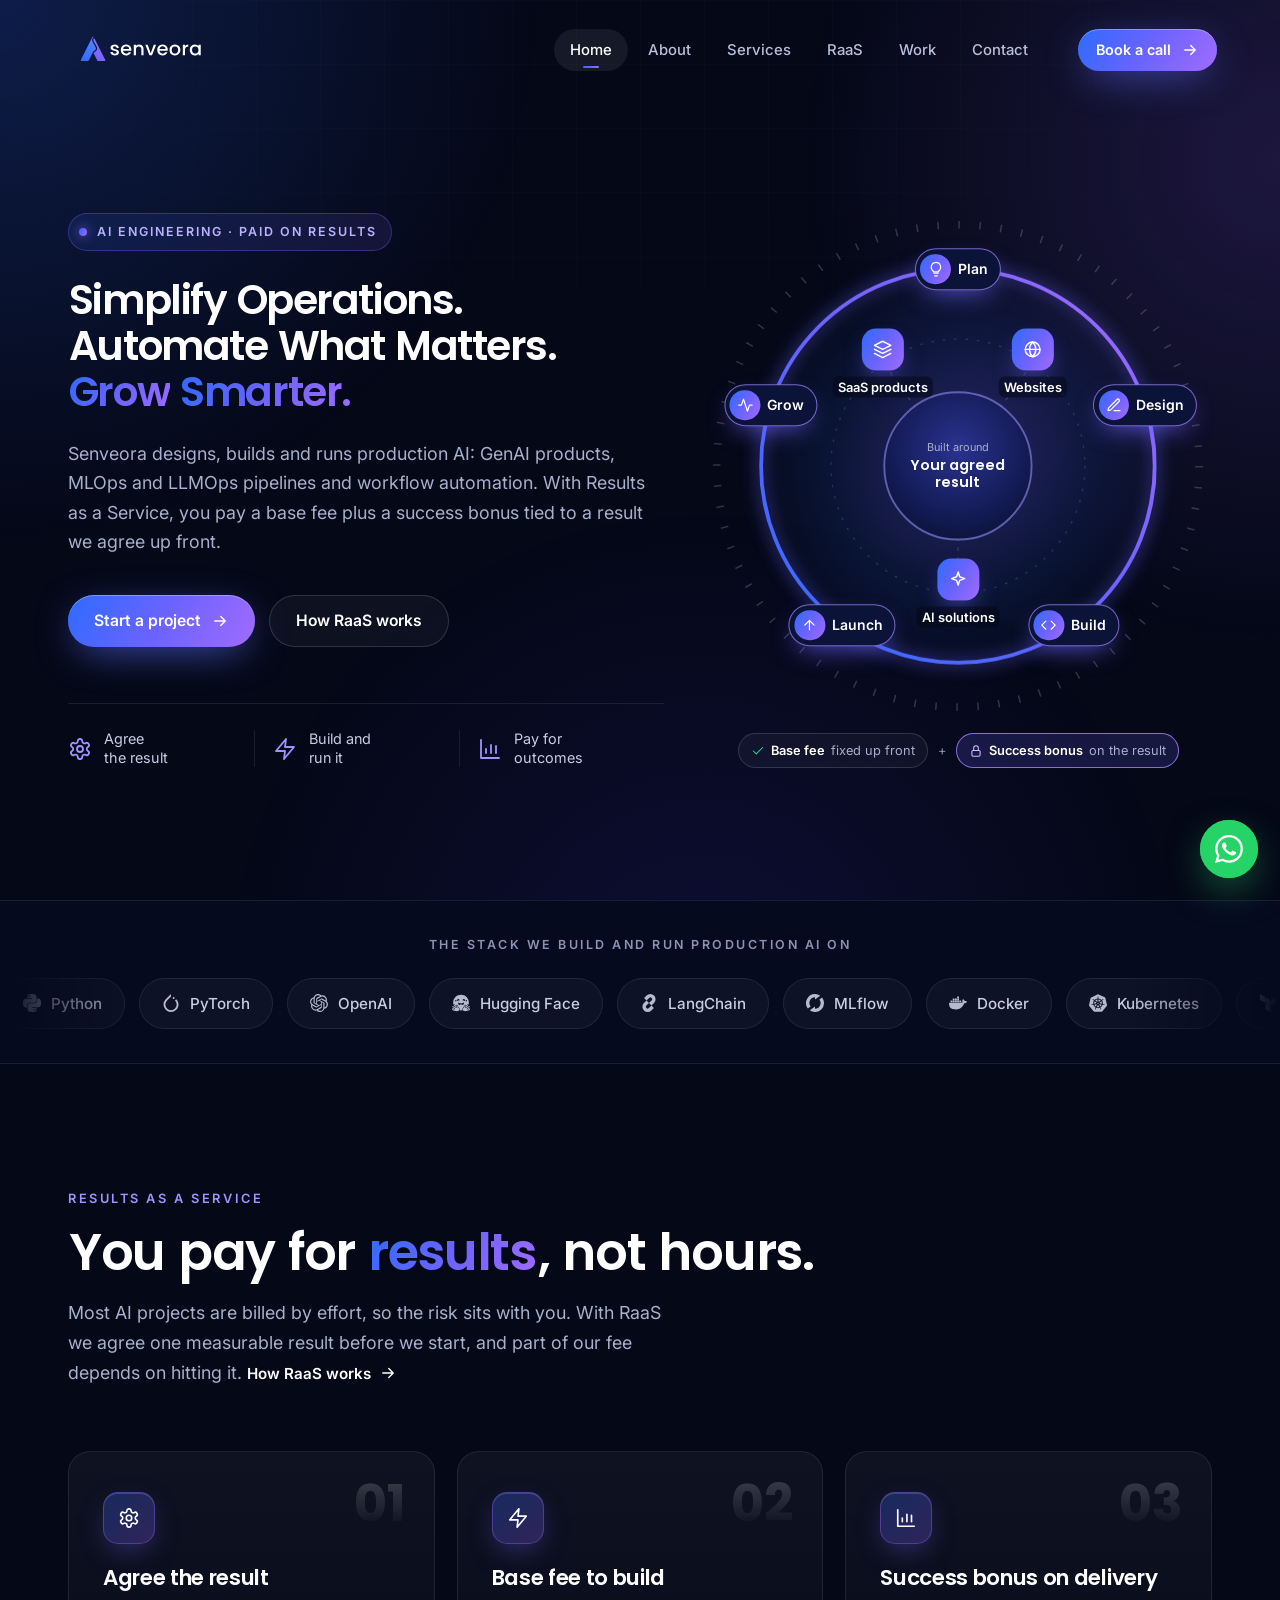
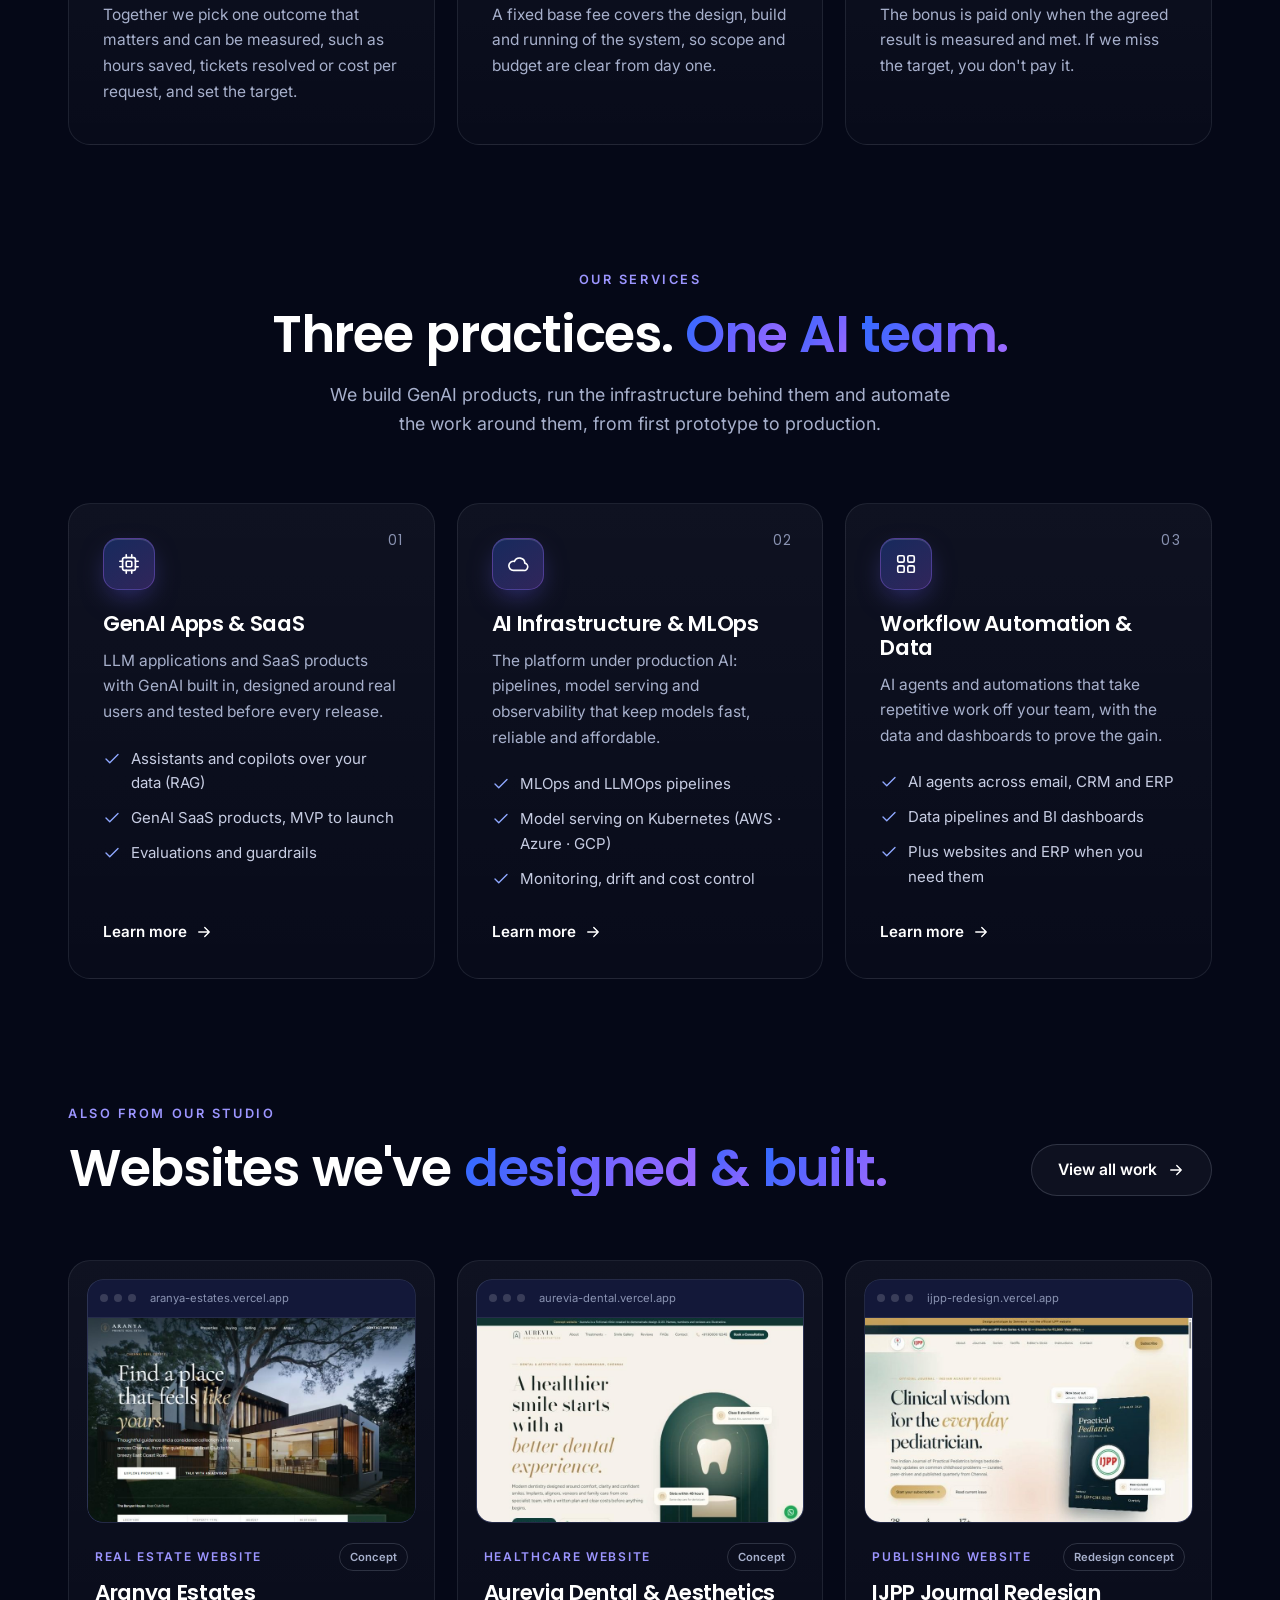
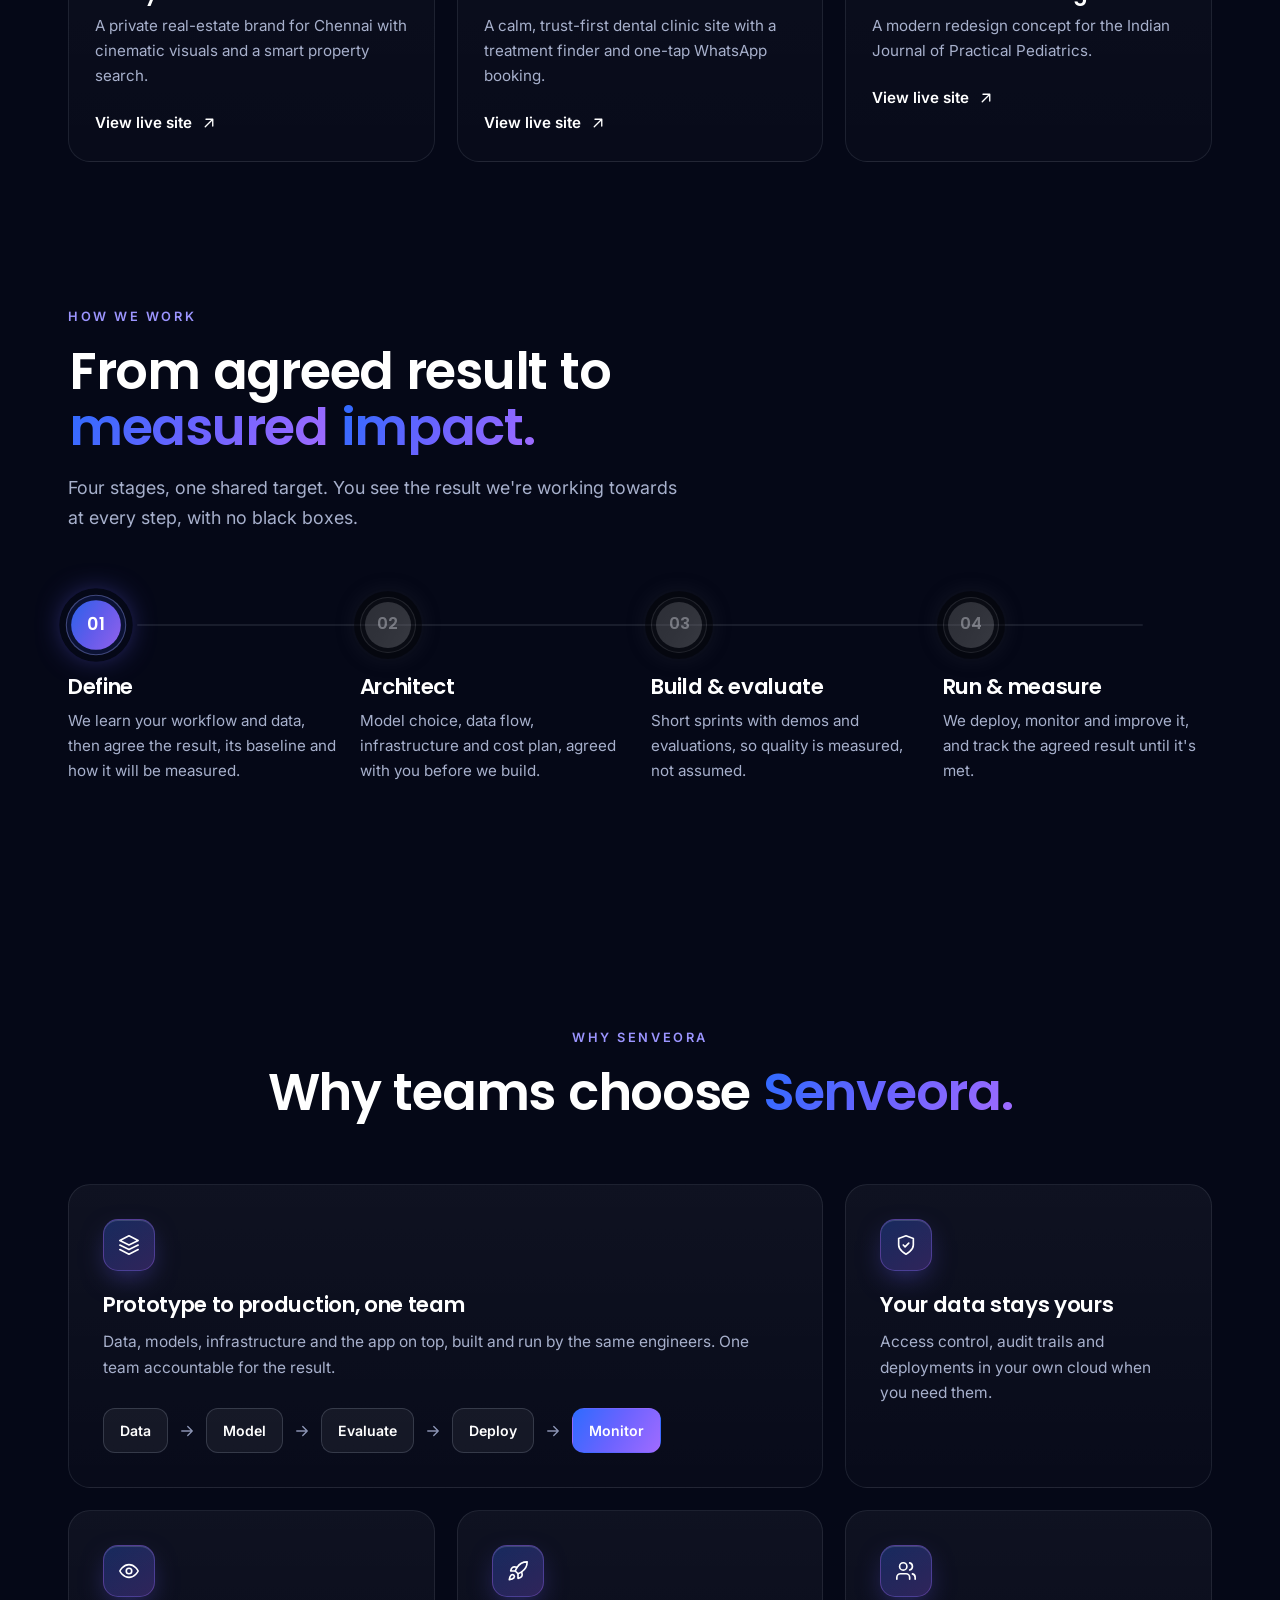
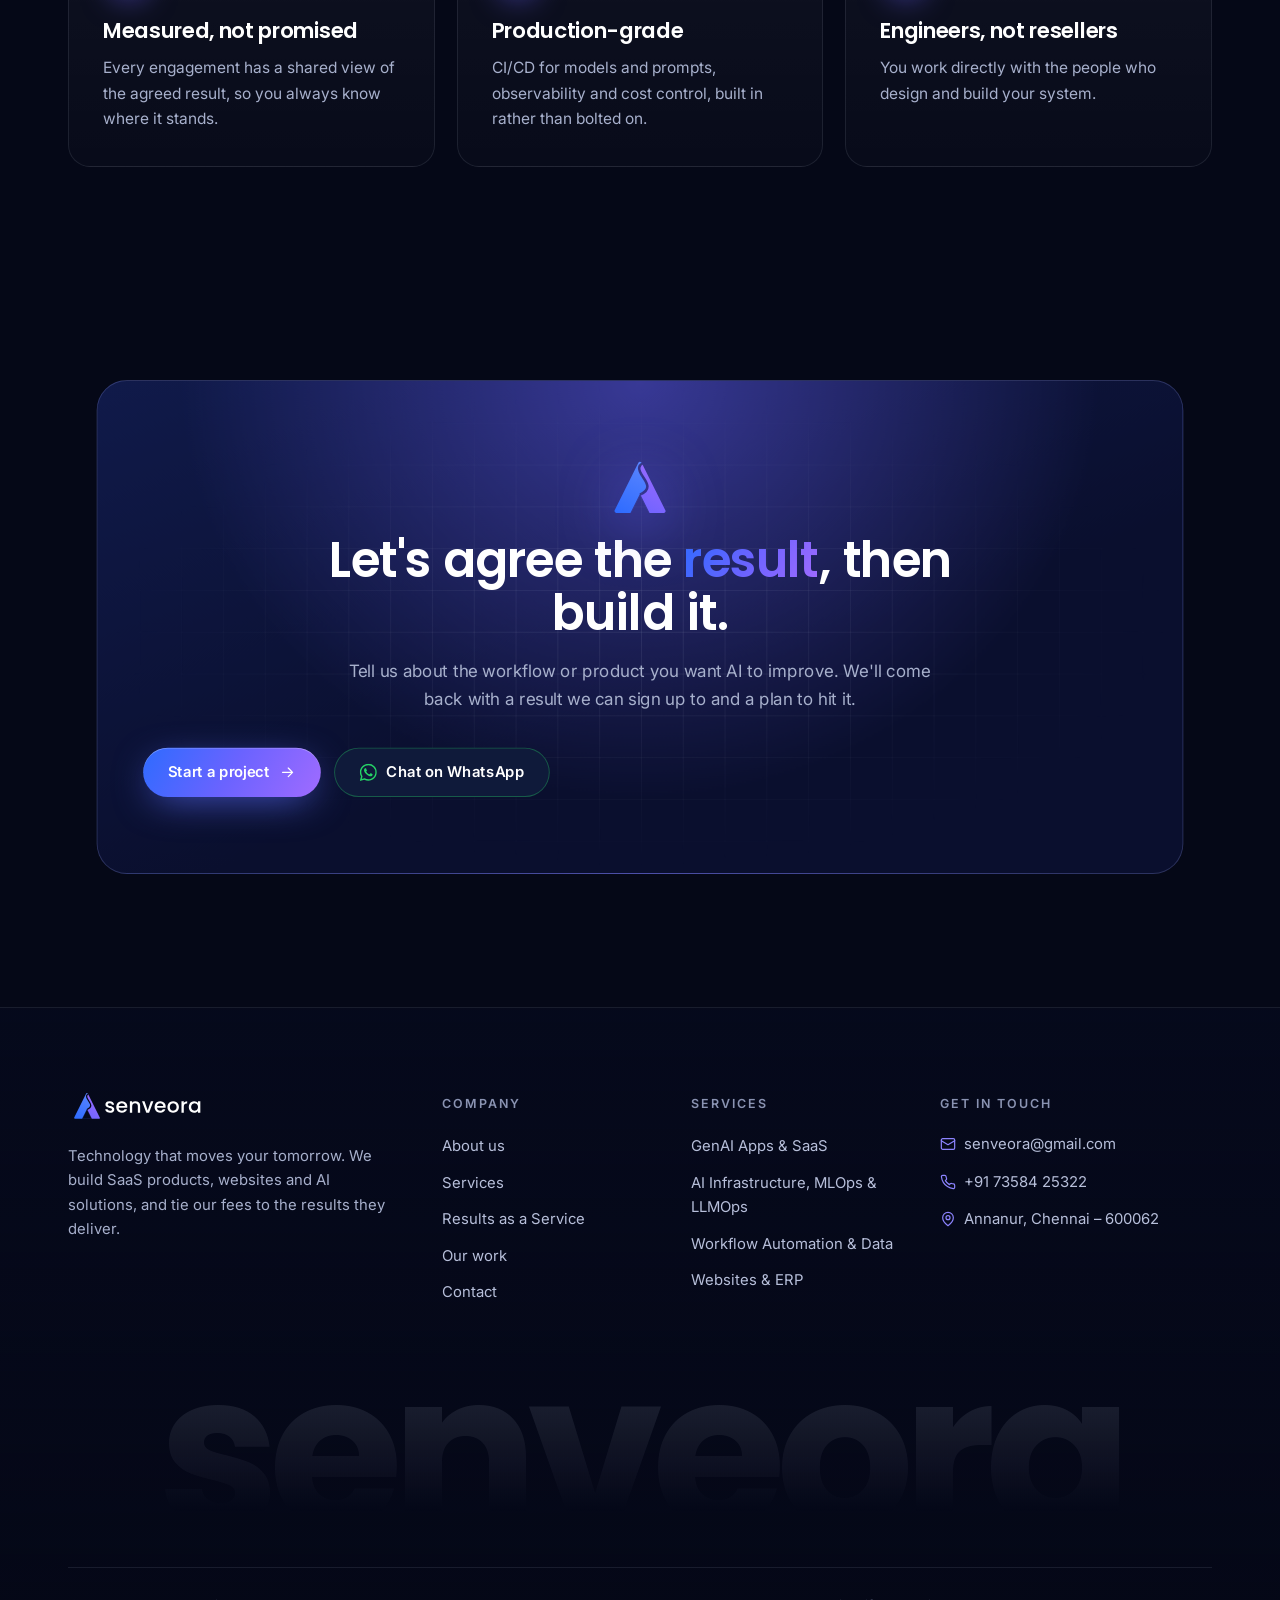
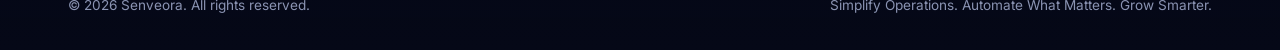
==== commit 31c16813: "Home: replace hero panel with a results orbit diagram Plan, Design, Build, Launch and Grow sit on an" ====
--- a/index.html
+++ b/index.html
@@ -27,6 +27,7 @@
 <link rel="preconnect" href="https://fonts.gstatic.com" crossorigin>
 <link href="https://fonts.googleapis.com/css2?family=Inter:wght@400;500;600&family=Poppins:wght@500;600;700&display=swap" rel="stylesheet">
 <link rel="stylesheet" href="/home.css">
+<link rel="stylesheet" href="/visuals.css">
 </head>
 <body class=" js-off">
 <div class="bg-fx" aria-hidden="true"><div class="blob b1"></div><div class="blob b2"></div><div class="blob b3"></div><div class="noise"></div></div>
@@ -53,8 +54,8 @@
 <section class="hero">
   <div class="container hero-grid">
     <div>
-      <span class="eyebrow reveal"><span class="dot"></span>AI Infrastructure · MLOps · GenAI · Automation</span>
-      <h1 data-split data-split-now>AI engineering, paid on <span class="grad-text">results.</span></h1>
+      <span class="eyebrow reveal"><span class="dot"></span>AI engineering · paid on results</span>
+      <h1 class="motto" data-split data-split-now>Simplify Operations.<br>Automate What Matters.<br><span class="grad-text">Grow Smarter.</span></h1>
       <p class="lead reveal" style="--d:.16s">Senveora designs, builds and runs production AI: GenAI products, MLOps and LLMOps pipelines and workflow automation. With Results as a Service, you pay a base fee plus a success bonus tied to a result we agree up front.</p>
       <div class="btn-row reveal" style="--d:.24s">
         <a class="btn btn-primary" href="/contact">Start a project <svg class="i" viewBox="0 0 24 24" fill="none" stroke="currentColor" stroke-width="1.8" stroke-linecap="round" stroke-linejoin="round" aria-hidden="true"><path d="M5 12h14M13 6l6 6-6 6"/></svg></a>
@@ -68,21 +69,37 @@
     </div>
 
     <div class="reveal" style="--d:.2s">
-      <div class="orbit" aria-hidden="true">
-        <div class="orbit-glow"></div>
-        <div class="ring r3"><span class="chip"><svg class="i" viewBox="0 0 24 24" fill="none" stroke="currentColor" stroke-width="1.8" stroke-linecap="round" stroke-linejoin="round" aria-hidden="true"><path d="m16 18 6-6-6-6M8 6l-6 6 6 6"/></svg> SaaS</span><span class="chip bottom"><svg class="i" viewBox="0 0 24 24" fill="none" stroke="currentColor" stroke-width="1.8" stroke-linecap="round" stroke-linejoin="round" aria-hidden="true"><rect x="3" y="3" width="7" height="7" rx="1.5"/><rect x="14" y="3" width="7" height="7" rx="1.5"/><rect x="3" y="14" width="7" height="7" rx="1.5"/><rect x="14" y="14" width="7" height="7" rx="1.5"/></svg> Automation</span></div>
-        <div class="ring r2"><i class="spark-dot"></i><span class="chip"><svg class="i" viewBox="0 0 24 24" fill="none" stroke="currentColor" stroke-width="1.8" stroke-linecap="round" stroke-linejoin="round" aria-hidden="true"><path d="M17.5 19H7a5 5 0 1 1 1.02-9.9A6 6 0 0 1 19.5 11a4 4 0 0 1-2 8z"/></svg> MLOps</span><span class="chip bottom"><svg class="i" viewBox="0 0 24 24" fill="none" stroke="currentColor" stroke-width="1.8" stroke-linecap="round" stroke-linejoin="round" aria-hidden="true"><path d="M12 12c-2-2.67-4-4-6-4a4 4 0 1 0 0 8c2 0 4-1.33 6-4zm0 0c2 2.67 4 4 6 4a4 4 0 0 0 0-8c-2 0-4 1.33-6 4z"/></svg> LLMOps</span></div>
-        <div class="ring r1"><i class="spark-dot"></i><span class="chip"><svg class="i" viewBox="0 0 24 24" fill="none" stroke="currentColor" stroke-width="1.8" stroke-linecap="round" stroke-linejoin="round" aria-hidden="true"><rect x="5" y="5" width="14" height="14" rx="2"/><rect x="9" y="9" width="6" height="6" rx="1"/><path d="M9 2v3M15 2v3M9 19v3M15 19v3M2 9h3M2 15h3M19 9h3M19 15h3"/></svg> GenAI</span></div>
-        <div class="core"><img src="[data-uri]" alt=""></div>
-        <div class="float-card fc2">
-          <div class="fc-top"><span class="ok-dot"></span>Model release live</div>
-          <div class="fc-sub">evals passed · rolled out</div>
-          <div class="bar-track"><span></span></div>
+      <div class="orb-wrap">
+        <div class="orb" role="img" aria-label="What Senveora does: we build SaaS products, websites and AI solutions. Every project moves through plan, design, build, launch and grow, around one result agreed up front. You pay a fixed base fee plus a success bonus when that result is met.">
+          <div class="orb-glow"></div>
+          <svg class="orb-svg" viewBox="0 0 400 400" aria-hidden="true">
+            <defs>
+              <linearGradient id="orbGrad" x1="0" y1="0" x2="1" y2="1"><stop offset="0" stop-color="#2E6BFF"/><stop offset=".5" stop-color="#6B63FF"/><stop offset="1" stop-color="#A06BFF"/></linearGradient>
+              <radialGradient id="orbCore" cx=".5" cy=".38" r=".7"><stop offset="0" stop-color="#2A3290"/><stop offset=".7" stop-color="#121A52"/><stop offset="1" stop-color="#0A1030"/></radialGradient>
+            </defs>
+            <circle class="orb-ticks" cx="200" cy="200" r="190"/>
+            <circle class="orb-track" cx="200" cy="200" r="155"/>
+            <circle class="orb-arc" cx="200" cy="200" r="155" transform="rotate(-90 200 200)"/>
+            <g class="orb-spokes"><line x1="200" y1="200" x2="141.2" y2="119.1"/><line x1="200" y1="200" x2="258.8" y2="119.1"/><line x1="200" y1="200" x2="200.0" y2="300.0"/></g>
+            <circle class="orb-ring" cx="200" cy="200" r="100"/>
+            <g class="orb-spark"><circle cx="200" cy="45" r="9" class="halo"/><circle cx="200" cy="45" r="3.6"/></g>
+            <circle class="orb-pulse" cx="200" cy="200" r="58"/>
+            <circle class="orb-core-bg" cx="200" cy="200" r="58"/>
+          </svg>
+          <div class="orb-core"><small>Built around</small><b>Your agreed result</b></div>
+          <div class="orb-sat" style="--x:35.3%;--y:29.78%;--i:0"><span class="orb-ic"><svg class="i" viewBox="0 0 24 24" fill="none" stroke="currentColor" stroke-width="1.8" stroke-linecap="round" stroke-linejoin="round" aria-hidden="true"><path d="m12 2 10 5-10 5L2 7z"/><path d="m2 17 10 5 10-5M2 12l10 5 10-5"/></svg></span><b>SaaS products</b></div>
+          <div class="orb-sat" style="--x:64.7%;--y:29.78%;--i:1"><span class="orb-ic"><svg class="i" viewBox="0 0 24 24" fill="none" stroke="currentColor" stroke-width="1.8" stroke-linecap="round" stroke-linejoin="round" aria-hidden="true"><circle cx="12" cy="12" r="9"/><path d="M3 12h18M12 3c2.5 2.5 3.8 5.5 3.8 9s-1.3 6.5-3.8 9c-2.5-2.5-3.8-5.5-3.8-9S9.5 5.5 12 3z"/></svg></span><b>Websites</b></div>
+          <div class="orb-sat" style="--x:50%;--y:75%;--i:2"><span class="orb-ic"><svg class="i" viewBox="0 0 24 24" fill="none" stroke="currentColor" stroke-width="1.8" stroke-linecap="round" stroke-linejoin="round" aria-hidden="true"><path d="M12 3l1.9 5.8L20 11l-6.1 2.2L12 19l-1.9-5.8L4 11l6.1-2.2z"/></svg></span><b>AI solutions</b></div>
+          <div class="orb-st" style="--x:50%;--y:11.25%;--i:0"><span class="orb-n"><svg class="i" viewBox="0 0 24 24" fill="none" stroke="currentColor" stroke-width="1.8" stroke-linecap="round" stroke-linejoin="round" aria-hidden="true"><path d="M9 18h6M10 22h4"/><path d="M12 2a7 7 0 0 0-4 12.7V16h8v-1.3A7 7 0 0 0 12 2z"/></svg></span>Plan</div>
+          <div class="orb-st" style="--x:86.85%;--y:38.03%;--i:1"><span class="orb-n"><svg class="i" viewBox="0 0 24 24" fill="none" stroke="currentColor" stroke-width="1.8" stroke-linecap="round" stroke-linejoin="round" aria-hidden="true"><path d="M12 20h9"/><path d="M16.5 3.5a2.1 2.1 0 0 1 3 3L7 19l-4 1 1-4z"/></svg></span>Design</div>
+          <div class="orb-st" style="--x:72.78%;--y:81.35%;--i:2"><span class="orb-n"><svg class="i" viewBox="0 0 24 24" fill="none" stroke="currentColor" stroke-width="1.8" stroke-linecap="round" stroke-linejoin="round" aria-hidden="true"><path d="m16 18 6-6-6-6M8 6l-6 6 6 6"/></svg></span>Build</div>
+          <div class="orb-st" style="--x:27.22%;--y:81.35%;--i:3"><span class="orb-n"><svg class="i" viewBox="0 0 24 24" fill="none" stroke="currentColor" stroke-width="1.8" stroke-linecap="round" stroke-linejoin="round" aria-hidden="true"><path d="M12 19V5M5 12l7-7 7 7"/></svg></span>Launch</div>
+          <div class="orb-st" style="--x:13.15%;--y:38.03%;--i:4"><span class="orb-n"><svg class="i" viewBox="0 0 24 24" fill="none" stroke="currentColor" stroke-width="1.8" stroke-linecap="round" stroke-linejoin="round" aria-hidden="true"><path d="M22 12h-4l-3 9L9 3l-3 9H2"/></svg></span>Grow</div>
         </div>
-        <div class="float-card fc1">
-          <div class="fc-top"><svg class="i" viewBox="0 0 24 24" fill="none" stroke="currentColor" stroke-width="1.8" stroke-linecap="round" stroke-linejoin="round" aria-hidden="true"><path d="m22 7-8.5 8.5-5-5L2 17"/><path d="M16 7h6v6"/></svg> Result tracked</div>
-          <div class="fc-sub">Agreed outcome, measured live</div>
-          <svg class="spark" viewBox="0 0 150 34" fill="none"><defs><linearGradient id="sg" x1="0" x2="1"><stop stop-color="#2E6BFF"/><stop offset="1" stop-color="#A06BFF"/></linearGradient></defs><path d="M2 28 L22 24 L40 26 L58 17 L78 20 L96 11 L116 13 L134 5 L148 3" stroke="url(#sg)" stroke-width="2.5" stroke-linecap="round" stroke-linejoin="round"/></svg>
+        <div class="orb-fee">
+          <span class="base"><svg class="i" viewBox="0 0 24 24" fill="none" stroke="currentColor" stroke-width="1.8" stroke-linecap="round" stroke-linejoin="round" aria-hidden="true"><path d="M20 6 9 17l-5-5"/></svg><b>Base fee</b>fixed up front</span>
+          <i aria-hidden="true">+</i>
+          <span class="bonus"><svg class="i" viewBox="0 0 24 24" fill="none" stroke="currentColor" stroke-width="1.8" stroke-linecap="round" stroke-linejoin="round" aria-hidden="true"><rect x="5" y="11" width="14" height="10" rx="2"/><path d="M8 11V7a4 4 0 0 1 8 0v4"/></svg><b>Success bonus</b>on the result</span>
         </div>
       </div>
     </div>
@@ -94,7 +111,7 @@
   <div class="marquee-label">The stack we build and run production AI on</div>
   <div class="marquee" aria-hidden="true">
     <div class="marquee-track">
-      <span class="tech"><b></b>Python</span><span class="tech"><b></b>PyTorch</span><span class="tech"><b></b>OpenAI</span><span class="tech"><b></b>Hugging Face</span><span class="tech"><b></b>LangChain</span><span class="tech"><b></b>MLflow</span><span class="tech"><b></b>Docker</span><span class="tech"><b></b>Kubernetes</span><span class="tech"><b></b>Terraform</span><span class="tech"><b></b>AWS</span><span class="tech"><b></b>Microsoft Azure</span><span class="tech"><b></b>Google Cloud</span><span class="tech"><b></b>GitHub Actions</span><span class="tech"><b></b>FastAPI</span><span class="tech"><b></b>PostgreSQL</span><span class="tech"><b></b>Power BI</span><span class="tech"><b></b>Python</span><span class="tech"><b></b>PyTorch</span><span class="tech"><b></b>OpenAI</span><span class="tech"><b></b>Hugging Face</span><span class="tech"><b></b>LangChain</span><span class="tech"><b></b>MLflow</span><span class="tech"><b></b>Docker</span><span class="tech"><b></b>Kubernetes</span><span class="tech"><b></b>Terraform</span><span class="tech"><b></b>AWS</span><span class="tech"><b></b>Microsoft Azure</span><span class="tech"><b></b>Google Cloud</span><span class="tech"><b></b>GitHub Actions</span><span class="tech"><b></b>FastAPI</span><span class="tech"><b></b>PostgreSQL</span><span class="tech"><b></b>Power BI</span>
+      <span class="tech"><svg class="tl" viewBox="0 0 24 24" aria-hidden="true"><path d="M14.25.18l.9.2.73.26.59.3.45.32.34.34.25.34.16.33.1.3.04.26.02.2-.01.13V8.5l-.05.63-.13.55-.21.46-.26.38-.3.31-.33.25-.35.19-.35.14-.33.1-.3.07-.26.04-.21.02H8.77l-.69.05-.59.14-.5.22-.41.27-.33.32-.27.35-.2.36-.15.37-.1.35-.07.32-.04.27-.02.21v3.06H3.17l-.21-.03-.28-.07-.32-.12-.35-.18-.36-.26-.36-.36-.35-.46-.32-.59-.28-.73-.21-.88-.14-1.05-.05-1.23.06-1.22.16-1.04.24-.87.32-.71.36-.57.4-.44.42-.33.42-.24.4-.16.36-.1.32-.05.24-.01h.16l.06.01h8.16v-.83H6.18l-.01-2.75-.02-.37.05-.34.11-.31.17-.28.25-.26.31-.23.38-.2.44-.18.51-.15.58-.12.64-.1.71-.06.77-.04.84-.02 1.27.05zm-6.3 1.98l-.23.33-.08.41.08.41.23.34.33.22.41.09.41-.09.33-.22.23-.34.08-.41-.08-.41-.23-.33-.33-.22-.41-.09-.41.09zm13.09 3.95l.28.06.32.12.35.18.36.27.36.35.35.47.32.59.28.73.21.88.14 1.04.05 1.23-.06 1.23-.16 1.04-.24.86-.32.71-.36.57-.4.45-.42.33-.42.24-.4.16-.36.09-.32.05-.24.02-.16-.01h-8.22v.82h5.84l.01 2.76.02.36-.05.34-.11.31-.17.29-.25.25-.31.24-.38.2-.44.17-.51.15-.58.13-.64.09-.71.07-.77.04-.84.01-1.27-.04-1.07-.14-.9-.2-.73-.25-.59-.3-.45-.33-.34-.34-.25-.34-.16-.33-.1-.3-.04-.25-.02-.2.01-.13v-5.34l.05-.64.13-.54.21-.46.26-.38.3-.32.33-.24.35-.2.35-.14.33-.1.3-.06.26-.04.21-.02.13-.01h5.84l.69-.05.59-.14.5-.21.41-.28.33-.32.27-.35.2-.36.15-.36.1-.35.07-.32.04-.28.02-.21V6.07h2.09l.14.01zm-6.47 14.25l-.23.33-.08.41.08.41.23.33.33.23.41.08.41-.08.33-.23.23-.33.08-.41-.08-.41-.23-.33-.33-.23-.41-.08-.41.08z"/></svg>Python</span><span class="tech"><svg class="tl" viewBox="0 0 24 24" aria-hidden="true"><path d="M12.005 0L4.952 7.053a9.865 9.865 0 000 14.022 9.866 9.866 0 0014.022 0c3.984-3.9 3.986-10.205.085-14.023l-1.744 1.743c2.904 2.905 2.904 7.634 0 10.538s-7.634 2.904-10.538 0-2.904-7.634 0-10.538l4.647-4.646.582-.665zm3.568 3.899a1.327 1.327 0 00-1.327 1.327 1.327 1.327 0 001.327 1.328A1.327 1.327 0 0016.9 5.226 1.327 1.327 0 0015.573 3.9z"/></svg>PyTorch</span><span class="tech"><svg class="tl" viewBox="0 0 24 24" aria-hidden="true"><path d="M22.2819 9.8211a5.9847 5.9847 0 0 0-.5157-4.9108 6.0462 6.0462 0 0 0-6.5098-2.9A6.0651 6.0651 0 0 0 4.9807 4.1818a5.9847 5.9847 0 0 0-3.9977 2.9 6.0462 6.0462 0 0 0 .7427 7.0966 5.98 5.98 0 0 0 .511 4.9107 6.051 6.051 0 0 0 6.5146 2.9001A5.9847 5.9847 0 0 0 13.2599 24a6.0557 6.0557 0 0 0 5.7718-4.2058 5.9894 5.9894 0 0 0 3.9977-2.9001 6.0557 6.0557 0 0 0-.7475-7.0729zm-9.022 12.6081a4.4755 4.4755 0 0 1-2.8764-1.0408l.1419-.0804 4.7783-2.7582a.7948.7948 0 0 0 .3927-.6813v-6.7369l2.02 1.1686a.071.071 0 0 1 .038.052v5.5826a4.504 4.504 0 0 1-4.4945 4.4944zm-9.6607-4.1254a4.4708 4.4708 0 0 1-.5346-3.0137l.142.0852 4.783 2.7582a.7712.7712 0 0 0 .7806 0l5.8428-3.3685v2.3324a.0804.0804 0 0 1-.0332.0615L9.74 19.9502a4.4992 4.4992 0 0 1-6.1408-1.6464zM2.3408 7.8956a4.485 4.485 0 0 1 2.3655-1.9728V11.6a.7664.7664 0 0 0 .3879.6765l5.8144 3.3543-2.0201 1.1685a.0757.0757 0 0 1-.071 0l-4.8303-2.7865A4.504 4.504 0 0 1 2.3408 7.872zm16.5963 3.8558L13.1038 8.364 15.1192 7.2a.0757.0757 0 0 1 .071 0l4.8303 2.7913a4.4944 4.4944 0 0 1-.6765 8.1042v-5.6772a.79.79 0 0 0-.407-.667zm2.0107-3.0231l-.142-.0852-4.7735-2.7818a.7759.7759 0 0 0-.7854 0L9.409 9.2297V6.8974a.0662.0662 0 0 1 .0284-.0615l4.8303-2.7866a4.4992 4.4992 0 0 1 6.6802 4.66zM8.3065 12.863l-2.02-1.1638a.0804.0804 0 0 1-.038-.0567V6.0742a4.4992 4.4992 0 0 1 7.3757-3.4537l-.142.0805L8.704 5.459a.7948.7948 0 0 0-.3927.6813zm1.0976-2.3654l2.602-1.4998 2.6069 1.4998v2.9994l-2.5974 1.4997-2.6067-1.4997Z"/></svg>OpenAI</span><span class="tech"><svg class="tl" viewBox="0 0 24 24" aria-hidden="true"><path d="M12.025 1.13c-5.77 0-10.449 4.647-10.449 10.378 0 1.112.178 2.181.503 3.185.064-.222.203-.444.416-.577a.96.96 0 0 1 .524-.15c.293 0 .584.124.84.284.278.173.48.408.71.694.226.282.458.611.684.951v-.014c.017-.324.106-.622.264-.874s.403-.487.762-.543c.3-.047.596.06.787.203s.31.313.4.467c.15.257.212.468.233.542.01.026.653 1.552 1.657 2.54.616.605 1.01 1.223 1.082 1.912.055.537-.096 1.059-.38 1.572.637.121 1.294.187 1.967.187.657 0 1.298-.063 1.921-.178-.287-.517-.44-1.041-.384-1.581.07-.69.465-1.307 1.081-1.913 1.004-.987 1.647-2.513 1.657-2.539.021-.074.083-.285.233-.542.09-.154.208-.323.4-.467a1.08 1.08 0 0 1 .787-.203c.359.056.604.29.762.543s.247.55.265.874v.015c.225-.34.457-.67.683-.952.23-.286.432-.52.71-.694.257-.16.547-.284.84-.285a.97.97 0 0 1 .524.151c.228.143.373.388.43.625l.006.04a10.3 10.3 0 0 0 .534-3.273c0-5.731-4.678-10.378-10.449-10.378M8.327 6.583a1.5 1.5 0 0 1 .713.174 1.487 1.487 0 0 1 .617 2.013c-.183.343-.762-.214-1.102-.094-.38.134-.532.914-.917.71a1.487 1.487 0 0 1 .69-2.803m7.486 0a1.487 1.487 0 0 1 .689 2.803c-.385.204-.536-.576-.916-.71-.34-.12-.92.437-1.103.094a1.487 1.487 0 0 1 .617-2.013 1.5 1.5 0 0 1 .713-.174m-10.68 1.55a.96.96 0 1 1 0 1.921.96.96 0 0 1 0-1.92m13.838 0a.96.96 0 1 1 0 1.92.96.96 0 0 1 0-1.92M8.489 11.458c.588.01 1.965 1.157 3.572 1.164 1.607-.007 2.984-1.155 3.572-1.164.196-.003.305.12.305.454 0 .886-.424 2.328-1.563 3.202-.22-.756-1.396-1.366-1.63-1.32q-.011.001-.02.006l-.044.026-.01.008-.03.024q-.018.017-.035.036l-.032.04a1 1 0 0 0-.058.09l-.014.025q-.049.088-.11.19a1 1 0 0 1-.083.116 1.2 1.2 0 0 1-.173.18q-.035.029-.075.058a1.3 1.3 0 0 1-.251-.243 1 1 0 0 1-.076-.107c-.124-.193-.177-.363-.337-.444-.034-.016-.104-.008-.2.022q-.094.03-.216.087-.06.028-.125.063l-.13.074q-.067.04-.136.086a3 3 0 0 0-.135.096 3 3 0 0 0-.26.219 2 2 0 0 0-.12.121 2 2 0 0 0-.106.128l-.002.002a2 2 0 0 0-.09.132l-.001.001a1.2 1.2 0 0 0-.105.212q-.013.036-.024.073c-1.139-.875-1.563-2.317-1.563-3.203 0-.334.109-.457.305-.454m.836 10.354c.824-1.19.766-2.082-.365-3.194-1.13-1.112-1.789-2.738-1.789-2.738s-.246-.945-.806-.858-.97 1.499.202 2.362c1.173.864-.233 1.45-.685.64-.45-.812-1.683-2.896-2.322-3.295s-1.089-.175-.938.647 2.822 2.813 2.562 3.244-1.176-.506-1.176-.506-2.866-2.567-3.49-1.898.473 1.23 2.037 2.16c1.564.932 1.686 1.178 1.464 1.53s-3.675-2.511-4-1.297c-.323 1.214 3.524 1.567 3.287 2.405-.238.839-2.71-1.587-3.216-.642-.506.946 3.49 2.056 3.522 2.064 1.29.33 4.568 1.028 5.713-.624m5.349 0c-.824-1.19-.766-2.082.365-3.194 1.13-1.112 1.789-2.738 1.789-2.738s.246-.945.806-.858.97 1.499-.202 2.362c-1.173.864.233 1.45.685.64.451-.812 1.683-2.896 2.322-3.295s1.089-.175.938.647-2.822 2.813-2.562 3.244 1.176-.506 1.176-.506 2.866-2.567 3.49-1.898-.473 1.23-2.037 2.16c-1.564.932-1.686 1.178-1.464 1.53s3.675-2.511 4-1.297c.323 1.214-3.524 1.567-3.287 2.405.238.839 2.71-1.587 3.216-.642.506.946-3.49 2.056-3.522 2.064-1.29.33-4.568 1.028-5.713-.624"/></svg>Hugging Face</span><span class="tech"><svg class="tl" viewBox="0 0 24 24" aria-hidden="true"><path d="M13.796 0a6.93 6.93 0 0 0-4.91 2.019L5.451 5.455l3.273 3.27 3.432-3.432a2.284 2.284 0 0 1 3.277 0 2.28 2.28 0 0 1 0 3.275L12 12.001l3.273 3.273 3.433-3.435c2.692-2.692 2.692-7.127 0-9.82A6.92 6.92 0 0 0 13.796 0m-5.07 8.728-3.433 3.434c-2.692 2.693-2.692 7.126 0 9.819A6.92 6.92 0 0 0 10.203 24a6.93 6.93 0 0 0 4.911-2.02l3.432-3.432-3.271-3.272-3.433 3.433a2.284 2.284 0 0 1-3.277 0 2.28 2.28 0 0 1 0-3.276L12 12z"/></svg>LangChain</span><span class="tech"><svg class="tl" viewBox="0 0 24 24" aria-hidden="true"><path d="M11.883.002a12.044 12.044 0 0 0-9.326 19.463l3.668-2.694A7.573 7.573 0 0 1 12.043 4.45v2.867l6.908-5.14A12.012 12.012 0 0 0 11.883.002zm9.562 4.533L17.777 7.23a7.573 7.573 0 0 1-5.818 12.322v-2.867l-6.908 5.14a12.046 12.046 0 0 0 16.394-17.29z"/></svg>MLflow</span><span class="tech"><svg class="tl" viewBox="0 0 24 24" aria-hidden="true"><path d="M13.983 11.078h2.119a.186.186 0 00.186-.185V9.006a.186.186 0 00-.186-.186h-2.119a.185.185 0 00-.185.185v1.888c0 .102.083.185.185.185m-2.954-5.43h2.118a.186.186 0 00.186-.186V3.574a.186.186 0 00-.186-.185h-2.118a.185.185 0 00-.185.185v1.888c0 .102.082.185.185.185m0 2.716h2.118a.187.187 0 00.186-.186V6.29a.186.186 0 00-.186-.185h-2.118a.185.185 0 00-.185.185v1.887c0 .102.082.185.185.186m-2.93 0h2.12a.186.186 0 00.184-.186V6.29a.185.185 0 00-.185-.185H8.1a.185.185 0 00-.185.185v1.887c0 .102.083.185.185.186m-2.964 0h2.119a.186.186 0 00.185-.186V6.29a.185.185 0 00-.185-.185H5.136a.186.186 0 00-.186.185v1.887c0 .102.084.185.186.186m5.893 2.715h2.118a.186.186 0 00.186-.185V9.006a.186.186 0 00-.186-.186h-2.118a.185.185 0 00-.185.185v1.888c0 .102.082.185.185.185m-2.93 0h2.12a.185.185 0 00.184-.185V9.006a.185.185 0 00-.184-.186h-2.12a.185.185 0 00-.184.185v1.888c0 .102.083.185.185.185m-2.964 0h2.119a.185.185 0 00.185-.185V9.006a.185.185 0 00-.184-.186h-2.12a.186.186 0 00-.186.186v1.887c0 .102.084.185.186.185m-2.92 0h2.12a.185.185 0 00.184-.185V9.006a.185.185 0 00-.184-.186h-2.12a.185.185 0 00-.184.185v1.888c0 .102.082.185.185.185M23.763 9.89c-.065-.051-.672-.51-1.954-.51-.338.001-.676.03-1.01.087-.248-1.7-1.653-2.53-1.716-2.566l-.344-.199-.226.327c-.284.438-.49.922-.612 1.43-.23.97-.09 1.882.403 2.661-.595.332-1.55.413-1.744.42H.751a.751.751 0 00-.75.748 11.376 11.376 0 00.692 4.062c.545 1.428 1.355 2.48 2.41 3.124 1.18.723 3.1 1.137 5.275 1.137.983.003 1.963-.086 2.93-.266a12.248 12.248 0 003.823-1.389c.98-.567 1.86-1.288 2.61-2.136 1.252-1.418 1.998-2.997 2.553-4.4h.221c1.372 0 2.215-.549 2.68-1.009.309-.293.55-.65.707-1.046l.098-.288Z"/></svg>Docker</span><span class="tech"><svg class="tl" viewBox="0 0 24 24" aria-hidden="true"><path d="M10.204 14.35l.007.01-.999 2.413a5.171 5.171 0 0 1-2.075-2.597l2.578-.437.004.005a.44.44 0 0 1 .484.606zm-.833-2.129a.44.44 0 0 0 .173-.756l.002-.011L7.585 9.7a5.143 5.143 0 0 0-.73 3.255l2.514-.725.002-.009zm1.145-1.98a.44.44 0 0 0 .699-.337l.01-.005.15-2.62a5.144 5.144 0 0 0-3.01 1.442l2.147 1.523.004-.002zm.76 2.75l.723.349.722-.347.18-.78-.5-.623h-.804l-.5.623.179.779zm1.5-3.095a.44.44 0 0 0 .7.336l.008.003 2.134-1.513a5.188 5.188 0 0 0-2.992-1.442l.148 2.615.002.001zm10.876 5.97l-5.773 7.181a1.6 1.6 0 0 1-1.248.594l-9.261.003a1.6 1.6 0 0 1-1.247-.596l-5.776-7.18a1.583 1.583 0 0 1-.307-1.34L2.1 5.573c.108-.47.425-.864.863-1.073L11.305.513a1.606 1.606 0 0 1 1.385 0l8.345 3.985c.438.209.755.604.863 1.073l2.062 8.955c.108.47-.005.963-.308 1.34zm-3.289-2.057c-.042-.01-.103-.026-.145-.034-.174-.033-.315-.025-.479-.038-.35-.037-.638-.067-.895-.148-.105-.04-.18-.165-.216-.216l-.201-.059a6.45 6.45 0 0 0-.105-2.332 6.465 6.465 0 0 0-.936-2.163c.052-.047.15-.133.177-.159.008-.09.001-.183.094-.282.197-.185.444-.338.743-.522.142-.084.273-.137.415-.242.032-.024.076-.062.11-.089.24-.191.295-.52.123-.736-.172-.216-.506-.236-.745-.045-.034.027-.08.062-.111.088-.134.116-.217.23-.33.35-.246.25-.45.458-.673.609-.097.056-.239.037-.303.033l-.19.135a6.545 6.545 0 0 0-4.146-2.003l-.012-.223c-.065-.062-.143-.115-.163-.25-.022-.268.015-.557.057-.905.023-.163.061-.298.068-.475.001-.04-.001-.099-.001-.142 0-.306-.224-.555-.5-.555-.275 0-.499.249-.499.555l.001.014c0 .041-.002.092 0 .128.006.177.044.312.067.475.042.348.078.637.056.906a.545.545 0 0 1-.162.258l-.012.211a6.424 6.424 0 0 0-4.166 2.003 8.373 8.373 0 0 1-.18-.128c-.09.012-.18.04-.297-.029-.223-.15-.427-.358-.673-.608-.113-.12-.195-.234-.329-.349-.03-.026-.077-.062-.111-.088a.594.594 0 0 0-.348-.132.481.481 0 0 0-.398.176c-.172.216-.117.546.123.737l.007.005.104.083c.142.105.272.159.414.242.299.185.546.338.743.522.076.082.09.226.1.288l.16.143a6.462 6.462 0 0 0-1.02 4.506l-.208.06c-.055.072-.133.184-.215.217-.257.081-.546.11-.895.147-.164.014-.305.006-.48.039-.037.007-.09.02-.133.03l-.004.002-.007.002c-.295.071-.484.342-.423.608.061.267.349.429.645.365l.007-.001.01-.003.129-.029c.17-.046.294-.113.448-.172.33-.118.604-.217.87-.256.112-.009.23.069.288.101l.217-.037a6.5 6.5 0 0 0 2.88 3.596l-.09.218c.033.084.069.199.044.282-.097.252-.263.517-.452.813-.091.136-.185.242-.268.399-.02.037-.045.095-.064.134-.128.275-.034.591.213.71.248.12.556-.007.69-.282v-.002c.02-.039.046-.09.062-.127.07-.162.094-.301.144-.458.132-.332.205-.68.387-.897.05-.06.13-.082.215-.105l.113-.205a6.453 6.453 0 0 0 4.609.012l.106.192c.086.028.18.042.256.155.136.232.229.507.342.84.05.156.074.295.145.457.016.037.043.09.062.129.133.276.442.402.69.282.247-.118.341-.435.213-.71-.02-.039-.045-.096-.065-.134-.083-.156-.177-.261-.268-.398-.19-.296-.346-.541-.443-.793-.04-.13.007-.21.038-.294-.018-.022-.059-.144-.083-.202a6.499 6.499 0 0 0 2.88-3.622c.064.01.176.03.213.038.075-.05.144-.114.28-.104.266.039.54.138.87.256.154.06.277.128.448.173.036.01.088.019.13.028l.009.003.007.001c.297.064.584-.098.645-.365.06-.266-.128-.537-.423-.608zM16.4 9.701l-1.95 1.746v.005a.44.44 0 0 0 .173.757l.003.01 2.526.728a5.199 5.199 0 0 0-.108-1.674A5.208 5.208 0 0 0 16.4 9.7zm-4.013 5.325a.437.437 0 0 0-.404-.232.44.44 0 0 0-.372.233h-.002l-1.268 2.292a5.164 5.164 0 0 0 3.326.003l-1.27-2.296h-.01zm1.888-1.293a.44.44 0 0 0-.27.036.44.44 0 0 0-.214.572l-.003.004 1.01 2.438a5.15 5.15 0 0 0 2.081-2.615l-2.6-.44-.004.005z"/></svg>Kubernetes</span><span class="tech"><svg class="tl" viewBox="0 0 24 24" aria-hidden="true"><path d="M1.44 0v7.575l6.561 3.79V3.787zm21.12 4.227l-6.561 3.791v7.574l6.56-3.787zM8.72 4.23v7.575l6.561 3.787V8.018zm0 8.405v7.575L15.28 24v-7.578z"/></svg>Terraform</span><span class="tech"><svg class="tl" viewBox="0 0 24 24" aria-hidden="true"><path d="M6.763 10.036c0 .296.032.535.088.71.064.176.144.368.256.576.04.063.056.127.056.183 0 .08-.048.16-.152.24l-.503.335a.383.383 0 0 1-.208.072c-.08 0-.16-.04-.239-.112a2.47 2.47 0 0 1-.287-.375 6.18 6.18 0 0 1-.248-.471c-.622.734-1.405 1.101-2.347 1.101-.67 0-1.205-.191-1.596-.574-.391-.384-.59-.894-.59-1.533 0-.678.239-1.23.726-1.644.487-.415 1.133-.623 1.955-.623.272 0 .551.024.846.064.296.04.6.104.918.176v-.583c0-.607-.127-1.03-.375-1.277-.255-.248-.686-.367-1.3-.367-.28 0-.568.031-.863.103-.295.072-.583.16-.862.272a2.287 2.287 0 0 1-.28.104.488.488 0 0 1-.127.023c-.112 0-.168-.08-.168-.247v-.391c0-.128.016-.224.056-.28a.597.597 0 0 1 .224-.167c.279-.144.614-.264 1.005-.36a4.84 4.84 0 0 1 1.246-.151c.95 0 1.644.216 2.091.647.439.43.662 1.085.662 1.963v2.586zm-3.24 1.214c.263 0 .534-.048.822-.144.287-.096.543-.271.758-.51.128-.152.224-.32.272-.512.047-.191.08-.423.08-.694v-.335a6.66 6.66 0 0 0-.735-.136 6.02 6.02 0 0 0-.75-.048c-.535 0-.926.104-1.19.32-.263.215-.39.518-.39.917 0 .375.095.655.295.846.191.2.47.296.838.296zm6.41.862c-.144 0-.24-.024-.304-.08-.064-.048-.12-.16-.168-.311L7.586 5.55a1.398 1.398 0 0 1-.072-.32c0-.128.064-.2.191-.2h.783c.151 0 .255.025.31.08.065.048.113.16.16.312l1.342 5.284 1.245-5.284c.04-.16.088-.264.151-.312a.549.549 0 0 1 .32-.08h.638c.152 0 .256.025.32.08.063.048.12.16.151.312l1.261 5.348 1.381-5.348c.048-.16.104-.264.16-.312a.52.52 0 0 1 .311-.08h.743c.127 0 .2.065.2.2 0 .04-.009.08-.017.128a1.137 1.137 0 0 1-.056.2l-1.923 6.17c-.048.16-.104.263-.168.311a.51.51 0 0 1-.303.08h-.687c-.151 0-.255-.024-.32-.08-.063-.056-.119-.16-.15-.32l-1.238-5.148-1.23 5.14c-.04.16-.087.264-.15.32-.065.056-.177.08-.32.08zm10.256.215c-.415 0-.83-.048-1.229-.143-.399-.096-.71-.2-.918-.32-.128-.071-.215-.151-.247-.223a.563.563 0 0 1-.048-.224v-.407c0-.167.064-.247.183-.247.048 0 .096.008.144.024.048.016.12.048.2.08.271.12.566.215.878.279.319.064.63.096.95.096.502 0 .894-.088 1.165-.264a.86.86 0 0 0 .415-.758.777.777 0 0 0-.215-.559c-.144-.151-.416-.287-.807-.415l-1.157-.36c-.583-.183-1.014-.454-1.277-.813a1.902 1.902 0 0 1-.4-1.158c0-.335.073-.63.216-.886.144-.255.335-.479.575-.654.24-.184.51-.32.83-.415.32-.096.655-.136 1.006-.136.175 0 .359.008.535.032.183.024.35.056.518.088.16.04.312.08.455.127.144.048.256.096.336.144a.69.69 0 0 1 .24.2.43.43 0 0 1 .071.263v.375c0 .168-.064.256-.184.256a.83.83 0 0 1-.303-.096 3.652 3.652 0 0 0-1.532-.311c-.455 0-.815.071-1.062.223-.248.152-.375.383-.375.71 0 .224.08.416.24.567.159.152.454.304.877.44l1.134.358c.574.184.99.44 1.237.767.247.327.367.702.367 1.117 0 .343-.072.655-.207.926-.144.272-.336.511-.583.703-.248.2-.543.343-.886.447-.36.111-.734.167-1.142.167zM21.698 16.207c-2.626 1.94-6.442 2.969-9.722 2.969-4.598 0-8.74-1.7-11.87-4.526-.247-.223-.024-.527.272-.351 3.384 1.963 7.559 3.153 11.877 3.153 2.914 0 6.114-.607 9.06-1.852.439-.2.814.287.383.607zM22.792 14.961c-.336-.43-2.22-.207-3.074-.103-.255.032-.295-.192-.063-.36 1.5-1.053 3.967-.75 4.254-.399.287.36-.08 2.826-1.485 4.007-.215.184-.423.088-.327-.151.32-.79 1.03-2.57.695-2.994z"/></svg>AWS</span><span class="tech"><svg class="tl" viewBox="0 0 24 24" aria-hidden="true"><path d="M22.379 23.343a1.62 1.62 0 0 0 1.536-2.14v.002L17.35 1.76A1.62 1.62 0 0 0 15.816.657H8.184A1.62 1.62 0 0 0 6.65 1.76L.086 21.204a1.62 1.62 0 0 0 1.536 2.139h4.741a1.62 1.62 0 0 0 1.535-1.103l.977-2.892 4.947 3.675c.28.208.618.32.966.32m-3.084-12.531 3.624 10.739a.54.54 0 0 1-.51.713v-.001h-.03a.54.54 0 0 1-.322-.106l-9.287-6.9h4.853m6.313 7.006c.116-.326.13-.694.007-1.058L9.79 1.76a1.722 1.722 0 0 0-.007-.02h6.034a.54.54 0 0 1 .512.366l6.562 19.445a.54.54 0 0 1-.338.684"/></svg>Microsoft Azure</span><span class="tech"><svg class="tl" viewBox="0 0 24 24" aria-hidden="true"><path d="M12.19 2.38a9.344 9.344 0 0 0-9.234 6.893c.053-.02-.055.013 0 0-3.875 2.551-3.922 8.11-.247 10.941l.006-.007-.007.03a6.717 6.717 0 0 0 4.077 1.356h5.173l.03.03h5.192c6.687.053 9.376-8.605 3.835-12.35a9.365 9.365 0 0 0-2.821-4.552l-.043.043.006-.05A9.344 9.344 0 0 0 12.19 2.38zm-.358 4.146c1.244-.04 2.518.368 3.486 1.15a5.186 5.186 0 0 1 1.862 4.078v.518c3.53-.07 3.53 5.262 0 5.193h-5.193l-.008.009v-.04H6.785a2.59 2.59 0 0 1-1.067-.23h.001a2.597 2.597 0 1 1 3.437-3.437l3.013-3.012A6.747 6.747 0 0 0 8.11 8.24c.018-.01.04-.026.054-.023a5.186 5.186 0 0 1 3.67-1.69z"/></svg>Google Cloud</span><span class="tech"><svg class="tl" viewBox="0 0 24 24" aria-hidden="true"><path d="M10.984 13.836a.5.5 0 0 1-.353-.146l-.745-.743a.5.5 0 1 1 .706-.708l.392.391 1.181-1.18a.5.5 0 0 1 .708.707l-1.535 1.533a.504.504 0 0 1-.354.146zm9.353-.147l1.534-1.532a.5.5 0 0 0-.707-.707l-1.181 1.18-.392-.391a.5.5 0 1 0-.706.708l.746.743a.497.497 0 0 0 .706-.001zM4.527 7.452l2.557-1.585A1 1 0 0 0 7.09 4.17L4.533 2.56A1 1 0 0 0 3 3.406v3.196a1.001 1.001 0 0 0 1.527.85zm2.03-2.436L4 6.602V3.406l2.557 1.61zM24 12.5c0 1.93-1.57 3.5-3.5 3.5a3.503 3.503 0 0 1-3.46-3h-2.08a3.503 3.503 0 0 1-3.46 3 3.502 3.502 0 0 1-3.46-3h-.558c-.972 0-1.85-.399-2.482-1.042V17c0 1.654 1.346 3 3 3h.04c.244-1.693 1.7-3 3.46-3 1.93 0 3.5 1.57 3.5 3.5S13.43 24 11.5 24a3.502 3.502 0 0 1-3.46-3H8c-2.206 0-4-1.794-4-4V9.899A5.008 5.008 0 0 1 0 5c0-2.757 2.243-5 5-5s5 2.243 5 5a5.005 5.005 0 0 1-4.952 4.998A2.482 2.482 0 0 0 7.482 12h.558c.244-1.693 1.7-3 3.46-3a3.502 3.502 0 0 1 3.46 3h2.08a3.503 3.503 0 0 1 3.46-3c1.93 0 3.5 1.57 3.5 3.5zm-15 8c0 1.378 1.122 2.5 2.5 2.5s2.5-1.122 2.5-2.5-1.122-2.5-2.5-2.5S9 19.122 9 20.5zM5 9c2.206 0 4-1.794 4-4S7.206 1 5 1 1 2.794 1 5s1.794 4 4 4zm9 3.5c0-1.378-1.122-2.5-2.5-2.5S9 11.122 9 12.5s1.122 2.5 2.5 2.5 2.5-1.122 2.5-2.5zm9 0c0-1.378-1.122-2.5-2.5-2.5S18 11.122 18 12.5s1.122 2.5 2.5 2.5 2.5-1.122 2.5-2.5zm-13 8a.5.5 0 1 0 1 0 .5.5 0 0 0-1 0zm2 0a.5.5 0 1 0 1 0 .5.5 0 0 0-1 0zm12 0c0 1.93-1.57 3.5-3.5 3.5a3.503 3.503 0 0 1-3.46-3.002c-.007.001-.013.005-.021.005l-.506.017h-.017a.5.5 0 0 1-.016-.999l.506-.017c.018-.002.035.006.052.007A3.503 3.503 0 0 1 20.5 17c1.93 0 3.5 1.57 3.5 3.5zm-1 0c0-1.378-1.122-2.5-2.5-2.5S18 19.122 18 20.5s1.122 2.5 2.5 2.5 2.5-1.122 2.5-2.5z"/></svg>GitHub Actions</span><span class="tech"><svg class="tl" viewBox="0 0 24 24" aria-hidden="true"><path d="M12 .0387C5.3729.0384.0003 5.3931 0 11.9988c-.001 6.6066 5.372 11.9628 12 11.9625 6.628.0003 12.001-5.3559 12-11.9625-.0003-6.6057-5.3729-11.9604-12-11.96m-.829 5.4153h7.55l-7.5805 5.3284h5.1828L5.279 18.5436q2.9466-6.5444 5.892-13.0896"/></svg>FastAPI</span><span class="tech"><svg class="tl" viewBox="0 0 24 24" aria-hidden="true"><path d="M23.5594 14.7228a.5269.5269 0 0 0-.0563-.1191c-.139-.2632-.4768-.3418-1.0074-.2321-1.6533.3411-2.2935.1312-2.5256-.0191 1.342-2.0482 2.445-4.522 3.0411-6.8297.2714-1.0507.7982-3.5237.1222-4.7316a1.5641 1.5641 0 0 0-.1509-.235C21.6931.9086 19.8007.0248 17.5099.0005c-1.4947-.0158-2.7705.3461-3.1161.4794a9.449 9.449 0 0 0-.5159-.0816 8.044 8.044 0 0 0-1.3114-.1278c-1.1822-.0184-2.2038.2642-3.0498.8406-.8573-.3211-4.7888-1.645-7.2219.0788C.9359 2.1526.3086 3.8733.4302 6.3043c.0409.818.5069 3.334 1.2423 5.7436.4598 1.5065.9387 2.7019 1.4334 3.582.553.9942 1.1259 1.5933 1.7143 1.7895.4474.1491 1.1327.1441 1.8581-.7279.8012-.9635 1.5903-1.8258 1.9446-2.2069.4351.2355.9064.3625 1.39.3772a.0569.0569 0 0 0 .0004.0041 11.0312 11.0312 0 0 0-.2472.3054c-.3389.4302-.4094.5197-1.5002.7443-.3102.064-1.1344.2339-1.1464.8115-.0025.1224.0329.2309.0919.3268.2269.4231.9216.6097 1.015.6331 1.3345.3335 2.5044.092 3.3714-.6787-.017 2.231.0775 4.4174.3454 5.0874.2212.5529.7618 1.9045 2.4692 1.9043.2505 0 .5263-.0291.8296-.0941 1.7819-.3821 2.5557-1.1696 2.855-2.9059.1503-.8707.4016-2.8753.5388-4.1012.0169-.0703.0357-.1207.057-.1362.0007-.0005.0697-.0471.4272.0307a.3673.3673 0 0 0 .0443.0068l.2539.0223.0149.001c.8468.0384 1.9114-.1426 2.5312-.4308.6438-.2988 1.8057-1.0323 1.5951-1.6698zM2.371 11.8765c-.7435-2.4358-1.1779-4.8851-1.2123-5.5719-.1086-2.1714.4171-3.6829 1.5623-4.4927 1.8367-1.2986 4.8398-.5408 6.108-.13-.0032.0032-.0066.0061-.0098.0094-2.0238 2.044-1.9758 5.536-1.9708 5.7495-.0002.0823.0066.1989.0162.3593.0348.5873.0996 1.6804-.0735 2.9184-.1609 1.1504.1937 2.2764.9728 3.0892.0806.0841.1648.1631.2518.2374-.3468.3714-1.1004 1.1926-1.9025 2.1576-.5677.6825-.9597.5517-1.0886.5087-.3919-.1307-.813-.5871-1.2381-1.3223-.4796-.839-.9635-2.0317-1.4155-3.5126zm6.0072 5.0871c-.1711-.0428-.3271-.1132-.4322-.1772.0889-.0394.2374-.0902.4833-.1409 1.2833-.2641 1.4815-.4506 1.9143-1.0002.0992-.126.2116-.2687.3673-.4426a.3549.3549 0 0 0 .0737-.1298c.1708-.1513.2724-.1099.4369-.0417.156.0646.3078.26.3695.4752.0291.1016.0619.2945-.0452.4444-.9043 1.2658-2.2216 1.2494-3.1676 1.0128zm2.094-3.988-.0525.141c-.133.3566-.2567.6881-.3334 1.003-.6674-.0021-1.3168-.2872-1.8105-.8024-.6279-.6551-.9131-1.5664-.7825-2.5004.1828-1.3079.1153-2.4468.079-3.0586-.005-.0857-.0095-.1607-.0122-.2199.2957-.2621 1.6659-.9962 2.6429-.7724.4459.1022.7176.4057.8305.928.5846 2.7038.0774 3.8307-.3302 4.7363-.084.1866-.1633.3629-.2311.5454zm7.3637 4.5725c-.0169.1768-.0358.376-.0618.5959l-.146.4383a.3547.3547 0 0 0-.0182.1077c-.0059.4747-.054.6489-.115.8693-.0634.2292-.1353.4891-.1794 1.0575-.11 1.4143-.8782 2.2267-2.4172 2.5565-1.5155.3251-1.7843-.4968-2.0212-1.2217a6.5824 6.5824 0 0 0-.0769-.2266c-.2154-.5858-.1911-1.4119-.1574-2.5551.0165-.5612-.0249-1.9013-.3302-2.6462.0044-.2932.0106-.5909.019-.8918a.3529.3529 0 0 0-.0153-.1126 1.4927 1.4927 0 0 0-.0439-.208c-.1226-.4283-.4213-.7866-.7797-.9351-.1424-.059-.4038-.1672-.7178-.0869.067-.276.1831-.5875.309-.9249l.0529-.142c.0595-.16.134-.3257.213-.5012.4265-.9476 1.0106-2.2453.3766-5.1772-.2374-1.0981-1.0304-1.6343-2.2324-1.5098-.7207.0746-1.3799.3654-1.7088.5321a5.6716 5.6716 0 0 0-.1958.1041c.0918-1.1064.4386-3.1741 1.7357-4.4823a4.0306 4.0306 0 0 1 .3033-.276.3532.3532 0 0 0 .1447-.0644c.7524-.5706 1.6945-.8506 2.802-.8325.4091.0067.8017.0339 1.1742.081 1.939.3544 3.2439 1.4468 4.0359 2.3827.8143.9623 1.2552 1.9315 1.4312 2.4543-1.3232-.1346-2.2234.1268-2.6797.779-.9926 1.4189.543 4.1729 1.2811 5.4964.1353.2426.2522.4522.2889.5413.2403.5825.5515.9713.7787 1.2552.0696.087.1372.1714.1885.245-.4008.1155-1.1208.3825-1.0552 1.717-.0123.1563-.0423.4469-.0834.8148-.0461.2077-.0702.4603-.0994.7662zm.8905-1.6211c-.0405-.8316.2691-.9185.5967-1.0105a2.8566 2.8566 0 0 0 .135-.0406 1.202 1.202 0 0 0 .1342.103c.5703.3765 1.5823.4213 3.0068.1344-.2016.1769-.5189.3994-.9533.6011-.4098.1903-1.0957.333-1.7473.3636-.7197.0336-1.0859-.0807-1.1721-.151zm.5695-9.2712c-.0059.3508-.0542.6692-.1054 1.0017-.055.3576-.112.7274-.1264 1.1762-.0142.4368.0404.8909.0932 1.3301.1066.887.216 1.8003-.2075 2.7014a3.5272 3.5272 0 0 1-.1876-.3856c-.0527-.1276-.1669-.3326-.3251-.6162-.6156-1.1041-2.0574-3.6896-1.3193-4.7446.3795-.5427 1.3408-.5661 2.1781-.463zm.2284 7.0137a12.3762 12.3762 0 0 0-.0853-.1074l-.0355-.0444c.7262-1.1995.5842-2.3862.4578-3.4385-.0519-.4318-.1009-.8396-.0885-1.2226.0129-.4061.0666-.7543.1185-1.0911.0639-.415.1288-.8443.1109-1.3505.0134-.0531.0188-.1158.0118-.1902-.0457-.4855-.5999-1.938-1.7294-3.253-.6076-.7073-1.4896-1.4972-2.6889-2.0395.5251-.1066 1.2328-.2035 2.0244-.1859 2.0515.0456 3.6746.8135 4.8242 2.2824a.908.908 0 0 1 .0667.1002c.7231 1.3556-.2762 6.2751-2.9867 10.5405zm-8.8166-6.1162c-.025.1794-.3089.4225-.6211.4225a.5821.5821 0 0 1-.0809-.0056c-.1873-.026-.3765-.144-.5059-.3156-.0458-.0605-.1203-.178-.1055-.2844.0055-.0401.0261-.0985.0925-.1488.1182-.0894.3518-.1226.6096-.0867.3163.0441.6426.1938.6113.4186zm7.9305-.4114c.0111.0792-.049.201-.1531.3102-.0683.0717-.212.1961-.4079.2232a.5456.5456 0 0 1-.075.0052c-.2935 0-.5414-.2344-.5607-.3717-.024-.1765.2641-.3106.5611-.352.297-.0414.6111.0088.6356.1851z"/></svg>PostgreSQL</span><span class="tech"><svg class="tl" viewBox="0 0 24 24" aria-hidden="true"><path d="M10 12a1 1 0 0 1 1 1v11H4a1 1 0 0 1-1-1V13a1 1 0 0 1 1-1h6Zm-2-.5V7a1 1 0 0 1 1-1h6a1 1 0 0 1 1 1v17h-4.5V13a1.5 1.5 0 0 0-1.5-1.5H8Zm5-6V1a1 1 0 0 1 1-1h6a1 1 0 0 1 1 1v22a1 1 0 0 1-1 1h-3.5V7A1.5 1.5 0 0 0 15 5.5h-2Z"/></svg>Power BI</span><span class="tech"><svg class="tl" viewBox="0 0 24 24" aria-hidden="true"><path d="M14.25.18l.9.2.73.26.59.3.45.32.34.34.25.34.16.33.1.3.04.26.02.2-.01.13V8.5l-.05.63-.13.55-.21.46-.26.38-.3.31-.33.25-.35.19-.35.14-.33.1-.3.07-.26.04-.21.02H8.77l-.69.05-.59.14-.5.22-.41.27-.33.32-.27.35-.2.36-.15.37-.1.35-.07.32-.04.27-.02.21v3.06H3.17l-.21-.03-.28-.07-.32-.12-.35-.18-.36-.26-.36-.36-.35-.46-.32-.59-.28-.73-.21-.88-.14-1.05-.05-1.23.06-1.22.16-1.04.24-.87.32-.71.36-.57.4-.44.42-.33.42-.24.4-.16.36-.1.32-.05.24-.01h.16l.06.01h8.16v-.83H6.18l-.01-2.75-.02-.37.05-.34.11-.31.17-.28.25-.26.31-.23.38-.2.44-.18.51-.15.58-.12.64-.1.71-.06.77-.04.84-.02 1.27.05zm-6.3 1.98l-.23.33-.08.41.08.41.23.34.33.22.41.09.41-.09.33-.22.23-.34.08-.41-.08-.41-.23-.33-.33-.22-.41-.09-.41.09zm13.09 3.95l.28.06.32.12.35.18.36.27.36.35.35.47.32.59.28.73.21.88.14 1.04.05 1.23-.06 1.23-.16 1.04-.24.86-.32.71-.36.57-.4.45-.42.33-.42.24-.4.16-.36.09-.32.05-.24.02-.16-.01h-8.22v.82h5.84l.01 2.76.02.36-.05.34-.11.31-.17.29-.25.25-.31.24-.38.2-.44.17-.51.15-.58.13-.64.09-.71.07-.77.04-.84.01-1.27-.04-1.07-.14-.9-.2-.73-.25-.59-.3-.45-.33-.34-.34-.25-.34-.16-.33-.1-.3-.04-.25-.02-.2.01-.13v-5.34l.05-.64.13-.54.21-.46.26-.38.3-.32.33-.24.35-.2.35-.14.33-.1.3-.06.26-.04.21-.02.13-.01h5.84l.69-.05.59-.14.5-.21.41-.28.33-.32.27-.35.2-.36.15-.36.1-.35.07-.32.04-.28.02-.21V6.07h2.09l.14.01zm-6.47 14.25l-.23.33-.08.41.08.41.23.33.33.23.41.08.41-.08.33-.23.23-.33.08-.41-.08-.41-.23-.33-.33-.23-.41-.08-.41.08z"/></svg>Python</span><span class="tech"><svg class="tl" viewBox="0 0 24 24" aria-hidden="true"><path d="M12.005 0L4.952 7.053a9.865 9.865 0 000 14.022 9.866 9.866 0 0014.022 0c3.984-3.9 3.986-10.205.085-14.023l-1.744 1.743c2.904 2.905 2.904 7.634 0 10.538s-7.634 2.904-10.538 0-2.904-7.634 0-10.538l4.647-4.646.582-.665zm3.568 3.899a1.327 1.327 0 00-1.327 1.327 1.327 1.327 0 001.327 1.328A1.327 1.327 0 0016.9 5.226 1.327 1.327 0 0015.573 3.9z"/></svg>PyTorch</span><span class="tech"><svg class="tl" viewBox="0 0 24 24" aria-hidden="true"><path d="M22.2819 9.8211a5.9847 5.9847 0 0 0-.5157-4.9108 6.0462 6.0462 0 0 0-6.5098-2.9A6.0651 6.0651 0 0 0 4.9807 4.1818a5.9847 5.9847 0 0 0-3.9977 2.9 6.0462 6.0462 0 0 0 .7427 7.0966 5.98 5.98 0 0 0 .511 4.9107 6.051 6.051 0 0 0 6.5146 2.9001A5.9847 5.9847 0 0 0 13.2599 24a6.0557 6.0557 0 0 0 5.7718-4.2058 5.9894 5.9894 0 0 0 3.9977-2.9001 6.0557 6.0557 0 0 0-.7475-7.0729zm-9.022 12.6081a4.4755 4.4755 0 0 1-2.8764-1.0408l.1419-.0804 4.7783-2.7582a.7948.7948 0 0 0 .3927-.6813v-6.7369l2.02 1.1686a.071.071 0 0 1 .038.052v5.5826a4.504 4.504 0 0 1-4.4945 4.4944zm-9.6607-4.1254a4.4708 4.4708 0 0 1-.5346-3.0137l.142.0852 4.783 2.7582a.7712.7712 0 0 0 .7806 0l5.8428-3.3685v2.3324a.0804.0804 0 0 1-.0332.0615L9.74 19.9502a4.4992 4.4992 0 0 1-6.1408-1.6464zM2.3408 7.8956a4.485 4.485 0 0 1 2.3655-1.9728V11.6a.7664.7664 0 0 0 .3879.6765l5.8144 3.3543-2.0201 1.1685a.0757.0757 0 0 1-.071 0l-4.8303-2.7865A4.504 4.504 0 0 1 2.3408 7.872zm16.5963 3.8558L13.1038 8.364 15.1192 7.2a.0757.0757 0 0 1 .071 0l4.8303 2.7913a4.4944 4.4944 0 0 1-.6765 8.1042v-5.6772a.79.79 0 0 0-.407-.667zm2.0107-3.0231l-.142-.0852-4.7735-2.7818a.7759.7759 0 0 0-.7854 0L9.409 9.2297V6.8974a.0662.0662 0 0 1 .0284-.0615l4.8303-2.7866a4.4992 4.4992 0 0 1 6.6802 4.66zM8.3065 12.863l-2.02-1.1638a.0804.0804 0 0 1-.038-.0567V6.0742a4.4992 4.4992 0 0 1 7.3757-3.4537l-.142.0805L8.704 5.459a.7948.7948 0 0 0-.3927.6813zm1.0976-2.3654l2.602-1.4998 2.6069 1.4998v2.9994l-2.5974 1.4997-2.6067-1.4997Z"/></svg>OpenAI</span><span class="tech"><svg class="tl" viewBox="0 0 24 24" aria-hidden="true"><path d="M12.025 1.13c-5.77 0-10.449 4.647-10.449 10.378 0 1.112.178 2.181.503 3.185.064-.222.203-.444.416-.577a.96.96 0 0 1 .524-.15c.293 0 .584.124.84.284.278.173.48.408.71.694.226.282.458.611.684.951v-.014c.017-.324.106-.622.264-.874s.403-.487.762-.543c.3-.047.596.06.787.203s.31.313.4.467c.15.257.212.468.233.542.01.026.653 1.552 1.657 2.54.616.605 1.01 1.223 1.082 1.912.055.537-.096 1.059-.38 1.572.637.121 1.294.187 1.967.187.657 0 1.298-.063 1.921-.178-.287-.517-.44-1.041-.384-1.581.07-.69.465-1.307 1.081-1.913 1.004-.987 1.647-2.513 1.657-2.539.021-.074.083-.285.233-.542.09-.154.208-.323.4-.467a1.08 1.08 0 0 1 .787-.203c.359.056.604.29.762.543s.247.55.265.874v.015c.225-.34.457-.67.683-.952.23-.286.432-.52.71-.694.257-.16.547-.284.84-.285a.97.97 0 0 1 .524.151c.228.143.373.388.43.625l.006.04a10.3 10.3 0 0 0 .534-3.273c0-5.731-4.678-10.378-10.449-10.378M8.327 6.583a1.5 1.5 0 0 1 .713.174 1.487 1.487 0 0 1 .617 2.013c-.183.343-.762-.214-1.102-.094-.38.134-.532.914-.917.71a1.487 1.487 0 0 1 .69-2.803m7.486 0a1.487 1.487 0 0 1 .689 2.803c-.385.204-.536-.576-.916-.71-.34-.12-.92.437-1.103.094a1.487 1.487 0 0 1 .617-2.013 1.5 1.5 0 0 1 .713-.174m-10.68 1.55a.96.96 0 1 1 0 1.921.96.96 0 0 1 0-1.92m13.838 0a.96.96 0 1 1 0 1.92.96.96 0 0 1 0-1.92M8.489 11.458c.588.01 1.965 1.157 3.572 1.164 1.607-.007 2.984-1.155 3.572-1.164.196-.003.305.12.305.454 0 .886-.424 2.328-1.563 3.202-.22-.756-1.396-1.366-1.63-1.32q-.011.001-.02.006l-.044.026-.01.008-.03.024q-.018.017-.035.036l-.032.04a1 1 0 0 0-.058.09l-.014.025q-.049.088-.11.19a1 1 0 0 1-.083.116 1.2 1.2 0 0 1-.173.18q-.035.029-.075.058a1.3 1.3 0 0 1-.251-.243 1 1 0 0 1-.076-.107c-.124-.193-.177-.363-.337-.444-.034-.016-.104-.008-.2.022q-.094.03-.216.087-.06.028-.125.063l-.13.074q-.067.04-.136.086a3 3 0 0 0-.135.096 3 3 0 0 0-.26.219 2 2 0 0 0-.12.121 2 2 0 0 0-.106.128l-.002.002a2 2 0 0 0-.09.132l-.001.001a1.2 1.2 0 0 0-.105.212q-.013.036-.024.073c-1.139-.875-1.563-2.317-1.563-3.203 0-.334.109-.457.305-.454m.836 10.354c.824-1.19.766-2.082-.365-3.194-1.13-1.112-1.789-2.738-1.789-2.738s-.246-.945-.806-.858-.97 1.499.202 2.362c1.173.864-.233 1.45-.685.64-.45-.812-1.683-2.896-2.322-3.295s-1.089-.175-.938.647 2.822 2.813 2.562 3.244-1.176-.506-1.176-.506-2.866-2.567-3.49-1.898.473 1.23 2.037 2.16c1.564.932 1.686 1.178 1.464 1.53s-3.675-2.511-4-1.297c-.323 1.214 3.524 1.567 3.287 2.405-.238.839-2.71-1.587-3.216-.642-.506.946 3.49 2.056 3.522 2.064 1.29.33 4.568 1.028 5.713-.624m5.349 0c-.824-1.19-.766-2.082.365-3.194 1.13-1.112 1.789-2.738 1.789-2.738s.246-.945.806-.858.97 1.499-.202 2.362c-1.173.864.233 1.45.685.64.451-.812 1.683-2.896 2.322-3.295s1.089-.175.938.647-2.822 2.813-2.562 3.244 1.176-.506 1.176-.506 2.866-2.567 3.49-1.898-.473 1.23-2.037 2.16c-1.564.932-1.686 1.178-1.464 1.53s3.675-2.511 4-1.297c.323 1.214-3.524 1.567-3.287 2.405.238.839 2.71-1.587 3.216-.642.506.946-3.49 2.056-3.522 2.064-1.29.33-4.568 1.028-5.713-.624"/></svg>Hugging Face</span><span class="tech"><svg class="tl" viewBox="0 0 24 24" aria-hidden="true"><path d="M13.796 0a6.93 6.93 0 0 0-4.91 2.019L5.451 5.455l3.273 3.27 3.432-3.432a2.284 2.284 0 0 1 3.277 0 2.28 2.28 0 0 1 0 3.275L12 12.001l3.273 3.273 3.433-3.435c2.692-2.692 2.692-7.127 0-9.82A6.92 6.92 0 0 0 13.796 0m-5.07 8.728-3.433 3.434c-2.692 2.693-2.692 7.126 0 9.819A6.92 6.92 0 0 0 10.203 24a6.93 6.93 0 0 0 4.911-2.02l3.432-3.432-3.271-3.272-3.433 3.433a2.284 2.284 0 0 1-3.277 0 2.28 2.28 0 0 1 0-3.276L12 12z"/></svg>LangChain</span><span class="tech"><svg class="tl" viewBox="0 0 24 24" aria-hidden="true"><path d="M11.883.002a12.044 12.044 0 0 0-9.326 19.463l3.668-2.694A7.573 7.573 0 0 1 12.043 4.45v2.867l6.908-5.14A12.012 12.012 0 0 0 11.883.002zm9.562 4.533L17.777 7.23a7.573 7.573 0 0 1-5.818 12.322v-2.867l-6.908 5.14a12.046 12.046 0 0 0 16.394-17.29z"/></svg>MLflow</span><span class="tech"><svg class="tl" viewBox="0 0 24 24" aria-hidden="true"><path d="M13.983 11.078h2.119a.186.186 0 00.186-.185V9.006a.186.186 0 00-.186-.186h-2.119a.185.185 0 00-.185.185v1.888c0 .102.083.185.185.185m-2.954-5.43h2.118a.186.186 0 00.186-.186V3.574a.186.186 0 00-.186-.185h-2.118a.185.185 0 00-.185.185v1.888c0 .102.082.185.185.185m0 2.716h2.118a.187.187 0 00.186-.186V6.29a.186.186 0 00-.186-.185h-2.118a.185.185 0 00-.185.185v1.887c0 .102.082.185.185.186m-2.93 0h2.12a.186.186 0 00.184-.186V6.29a.185.185 0 00-.185-.185H8.1a.185.185 0 00-.185.185v1.887c0 .102.083.185.185.186m-2.964 0h2.119a.186.186 0 00.185-.186V6.29a.185.185 0 00-.185-.185H5.136a.186.186 0 00-.186.185v1.887c0 .102.084.185.186.186m5.893 2.715h2.118a.186.186 0 00.186-.185V9.006a.186.186 0 00-.186-.186h-2.118a.185.185 0 00-.185.185v1.888c0 .102.082.185.185.185m-2.93 0h2.12a.185.185 0 00.184-.185V9.006a.185.185 0 00-.184-.186h-2.12a.185.185 0 00-.184.185v1.888c0 .102.083.185.185.185m-2.964 0h2.119a.185.185 0 00.185-.185V9.006a.185.185 0 00-.184-.186h-2.12a.186.186 0 00-.186.186v1.887c0 .102.084.185.186.185m-2.92 0h2.12a.185.185 0 00.184-.185V9.006a.185.185 0 00-.184-.186h-2.12a.185.185 0 00-.184.185v1.888c0 .102.082.185.185.185M23.763 9.89c-.065-.051-.672-.51-1.954-.51-.338.001-.676.03-1.01.087-.248-1.7-1.653-2.53-1.716-2.566l-.344-.199-.226.327c-.284.438-.49.922-.612 1.43-.23.97-.09 1.882.403 2.661-.595.332-1.55.413-1.744.42H.751a.751.751 0 00-.75.748 11.376 11.376 0 00.692 4.062c.545 1.428 1.355 2.48 2.41 3.124 1.18.723 3.1 1.137 5.275 1.137.983.003 1.963-.086 2.93-.266a12.248 12.248 0 003.823-1.389c.98-.567 1.86-1.288 2.61-2.136 1.252-1.418 1.998-2.997 2.553-4.4h.221c1.372 0 2.215-.549 2.68-1.009.309-.293.55-.65.707-1.046l.098-.288Z"/></svg>Docker</span><span class="tech"><svg class="tl" viewBox="0 0 24 24" aria-hidden="true"><path d="M10.204 14.35l.007.01-.999 2.413a5.171 5.171 0 0 1-2.075-2.597l2.578-.437.004.005a.44.44 0 0 1 .484.606zm-.833-2.129a.44.44 0 0 0 .173-.756l.002-.011L7.585 9.7a5.143 5.143 0 0 0-.73 3.255l2.514-.725.002-.009zm1.145-1.98a.44.44 0 0 0 .699-.337l.01-.005.15-2.62a5.144 5.144 0 0 0-3.01 1.442l2.147 1.523.004-.002zm.76 2.75l.723.349.722-.347.18-.78-.5-.623h-.804l-.5.623.179.779zm1.5-3.095a.44.44 0 0 0 .7.336l.008.003 2.134-1.513a5.188 5.188 0 0 0-2.992-1.442l.148 2.615.002.001zm10.876 5.97l-5.773 7.181a1.6 1.6 0 0 1-1.248.594l-9.261.003a1.6 1.6 0 0 1-1.247-.596l-5.776-7.18a1.583 1.583 0 0 1-.307-1.34L2.1 5.573c.108-.47.425-.864.863-1.073L11.305.513a1.606 1.606 0 0 1 1.385 0l8.345 3.985c.438.209.755.604.863 1.073l2.062 8.955c.108.47-.005.963-.308 1.34zm-3.289-2.057c-.042-.01-.103-.026-.145-.034-.174-.033-.315-.025-.479-.038-.35-.037-.638-.067-.895-.148-.105-.04-.18-.165-.216-.216l-.201-.059a6.45 6.45 0 0 0-.105-2.332 6.465 6.465 0 0 0-.936-2.163c.052-.047.15-.133.177-.159.008-.09.001-.183.094-.282.197-.185.444-.338.743-.522.142-.084.273-.137.415-.242.032-.024.076-.062.11-.089.24-.191.295-.52.123-.736-.172-.216-.506-.236-.745-.045-.034.027-.08.062-.111.088-.134.116-.217.23-.33.35-.246.25-.45.458-.673.609-.097.056-.239.037-.303.033l-.19.135a6.545 6.545 0 0 0-4.146-2.003l-.012-.223c-.065-.062-.143-.115-.163-.25-.022-.268.015-.557.057-.905.023-.163.061-.298.068-.475.001-.04-.001-.099-.001-.142 0-.306-.224-.555-.5-.555-.275 0-.499.249-.499.555l.001.014c0 .041-.002.092 0 .128.006.177.044.312.067.475.042.348.078.637.056.906a.545.545 0 0 1-.162.258l-.012.211a6.424 6.424 0 0 0-4.166 2.003 8.373 8.373 0 0 1-.18-.128c-.09.012-.18.04-.297-.029-.223-.15-.427-.358-.673-.608-.113-.12-.195-.234-.329-.349-.03-.026-.077-.062-.111-.088a.594.594 0 0 0-.348-.132.481.481 0 0 0-.398.176c-.172.216-.117.546.123.737l.007.005.104.083c.142.105.272.159.414.242.299.185.546.338.743.522.076.082.09.226.1.288l.16.143a6.462 6.462 0 0 0-1.02 4.506l-.208.06c-.055.072-.133.184-.215.217-.257.081-.546.11-.895.147-.164.014-.305.006-.48.039-.037.007-.09.02-.133.03l-.004.002-.007.002c-.295.071-.484.342-.423.608.061.267.349.429.645.365l.007-.001.01-.003.129-.029c.17-.046.294-.113.448-.172.33-.118.604-.217.87-.256.112-.009.23.069.288.101l.217-.037a6.5 6.5 0 0 0 2.88 3.596l-.09.218c.033.084.069.199.044.282-.097.252-.263.517-.452.813-.091.136-.185.242-.268.399-.02.037-.045.095-.064.134-.128.275-.034.591.213.71.248.12.556-.007.69-.282v-.002c.02-.039.046-.09.062-.127.07-.162.094-.301.144-.458.132-.332.205-.68.387-.897.05-.06.13-.082.215-.105l.113-.205a6.453 6.453 0 0 0 4.609.012l.106.192c.086.028.18.042.256.155.136.232.229.507.342.84.05.156.074.295.145.457.016.037.043.09.062.129.133.276.442.402.69.282.247-.118.341-.435.213-.71-.02-.039-.045-.096-.065-.134-.083-.156-.177-.261-.268-.398-.19-.296-.346-.541-.443-.793-.04-.13.007-.21.038-.294-.018-.022-.059-.144-.083-.202a6.499 6.499 0 0 0 2.88-3.622c.064.01.176.03.213.038.075-.05.144-.114.28-.104.266.039.54.138.87.256.154.06.277.128.448.173.036.01.088.019.13.028l.009.003.007.001c.297.064.584-.098.645-.365.06-.266-.128-.537-.423-.608zM16.4 9.701l-1.95 1.746v.005a.44.44 0 0 0 .173.757l.003.01 2.526.728a5.199 5.199 0 0 0-.108-1.674A5.208 5.208 0 0 0 16.4 9.7zm-4.013 5.325a.437.437 0 0 0-.404-.232.44.44 0 0 0-.372.233h-.002l-1.268 2.292a5.164 5.164 0 0 0 3.326.003l-1.27-2.296h-.01zm1.888-1.293a.44.44 0 0 0-.27.036.44.44 0 0 0-.214.572l-.003.004 1.01 2.438a5.15 5.15 0 0 0 2.081-2.615l-2.6-.44-.004.005z"/></svg>Kubernetes</span><span class="tech"><svg class="tl" viewBox="0 0 24 24" aria-hidden="true"><path d="M1.44 0v7.575l6.561 3.79V3.787zm21.12 4.227l-6.561 3.791v7.574l6.56-3.787zM8.72 4.23v7.575l6.561 3.787V8.018zm0 8.405v7.575L15.28 24v-7.578z"/></svg>Terraform</span><span class="tech"><svg class="tl" viewBox="0 0 24 24" aria-hidden="true"><path d="M6.763 10.036c0 .296.032.535.088.71.064.176.144.368.256.576.04.063.056.127.056.183 0 .08-.048.16-.152.24l-.503.335a.383.383 0 0 1-.208.072c-.08 0-.16-.04-.239-.112a2.47 2.47 0 0 1-.287-.375 6.18 6.18 0 0 1-.248-.471c-.622.734-1.405 1.101-2.347 1.101-.67 0-1.205-.191-1.596-.574-.391-.384-.59-.894-.59-1.533 0-.678.239-1.23.726-1.644.487-.415 1.133-.623 1.955-.623.272 0 .551.024.846.064.296.04.6.104.918.176v-.583c0-.607-.127-1.03-.375-1.277-.255-.248-.686-.367-1.3-.367-.28 0-.568.031-.863.103-.295.072-.583.16-.862.272a2.287 2.287 0 0 1-.28.104.488.488 0 0 1-.127.023c-.112 0-.168-.08-.168-.247v-.391c0-.128.016-.224.056-.28a.597.597 0 0 1 .224-.167c.279-.144.614-.264 1.005-.36a4.84 4.84 0 0 1 1.246-.151c.95 0 1.644.216 2.091.647.439.43.662 1.085.662 1.963v2.586zm-3.24 1.214c.263 0 .534-.048.822-.144.287-.096.543-.271.758-.51.128-.152.224-.32.272-.512.047-.191.08-.423.08-.694v-.335a6.66 6.66 0 0 0-.735-.136 6.02 6.02 0 0 0-.75-.048c-.535 0-.926.104-1.19.32-.263.215-.39.518-.39.917 0 .375.095.655.295.846.191.2.47.296.838.296zm6.41.862c-.144 0-.24-.024-.304-.08-.064-.048-.12-.16-.168-.311L7.586 5.55a1.398 1.398 0 0 1-.072-.32c0-.128.064-.2.191-.2h.783c.151 0 .255.025.31.08.065.048.113.16.16.312l1.342 5.284 1.245-5.284c.04-.16.088-.264.151-.312a.549.549 0 0 1 .32-.08h.638c.152 0 .256.025.32.08.063.048.12.16.151.312l1.261 5.348 1.381-5.348c.048-.16.104-.264.16-.312a.52.52 0 0 1 .311-.08h.743c.127 0 .2.065.2.2 0 .04-.009.08-.017.128a1.137 1.137 0 0 1-.056.2l-1.923 6.17c-.048.16-.104.263-.168.311a.51.51 0 0 1-.303.08h-.687c-.151 0-.255-.024-.32-.08-.063-.056-.119-.16-.15-.32l-1.238-5.148-1.23 5.14c-.04.16-.087.264-.15.32-.065.056-.177.08-.32.08zm10.256.215c-.415 0-.83-.048-1.229-.143-.399-.096-.71-.2-.918-.32-.128-.071-.215-.151-.247-.223a.563.563 0 0 1-.048-.224v-.407c0-.167.064-.247.183-.247.048 0 .096.008.144.024.048.016.12.048.2.08.271.12.566.215.878.279.319.064.63.096.95.096.502 0 .894-.088 1.165-.264a.86.86 0 0 0 .415-.758.777.777 0 0 0-.215-.559c-.144-.151-.416-.287-.807-.415l-1.157-.36c-.583-.183-1.014-.454-1.277-.813a1.902 1.902 0 0 1-.4-1.158c0-.335.073-.63.216-.886.144-.255.335-.479.575-.654.24-.184.51-.32.83-.415.32-.096.655-.136 1.006-.136.175 0 .359.008.535.032.183.024.35.056.518.088.16.04.312.08.455.127.144.048.256.096.336.144a.69.69 0 0 1 .24.2.43.43 0 0 1 .071.263v.375c0 .168-.064.256-.184.256a.83.83 0 0 1-.303-.096 3.652 3.652 0 0 0-1.532-.311c-.455 0-.815.071-1.062.223-.248.152-.375.383-.375.71 0 .224.08.416.24.567.159.152.454.304.877.44l1.134.358c.574.184.99.44 1.237.767.247.327.367.702.367 1.117 0 .343-.072.655-.207.926-.144.272-.336.511-.583.703-.248.2-.543.343-.886.447-.36.111-.734.167-1.142.167zM21.698 16.207c-2.626 1.94-6.442 2.969-9.722 2.969-4.598 0-8.74-1.7-11.87-4.526-.247-.223-.024-.527.272-.351 3.384 1.963 7.559 3.153 11.877 3.153 2.914 0 6.114-.607 9.06-1.852.439-.2.814.287.383.607zM22.792 14.961c-.336-.43-2.22-.207-3.074-.103-.255.032-.295-.192-.063-.36 1.5-1.053 3.967-.75 4.254-.399.287.36-.08 2.826-1.485 4.007-.215.184-.423.088-.327-.151.32-.79 1.03-2.57.695-2.994z"/></svg>AWS</span><span class="tech"><svg class="tl" viewBox="0 0 24 24" aria-hidden="true"><path d="M22.379 23.343a1.62 1.62 0 0 0 1.536-2.14v.002L17.35 1.76A1.62 1.62 0 0 0 15.816.657H8.184A1.62 1.62 0 0 0 6.65 1.76L.086 21.204a1.62 1.62 0 0 0 1.536 2.139h4.741a1.62 1.62 0 0 0 1.535-1.103l.977-2.892 4.947 3.675c.28.208.618.32.966.32m-3.084-12.531 3.624 10.739a.54.54 0 0 1-.51.713v-.001h-.03a.54.54 0 0 1-.322-.106l-9.287-6.9h4.853m6.313 7.006c.116-.326.13-.694.007-1.058L9.79 1.76a1.722 1.722 0 0 0-.007-.02h6.034a.54.54 0 0 1 .512.366l6.562 19.445a.54.54 0 0 1-.338.684"/></svg>Microsoft Azure</span><span class="tech"><svg class="tl" viewBox="0 0 24 24" aria-hidden="true"><path d="M12.19 2.38a9.344 9.344 0 0 0-9.234 6.893c.053-.02-.055.013 0 0-3.875 2.551-3.922 8.11-.247 10.941l.006-.007-.007.03a6.717 6.717 0 0 0 4.077 1.356h5.173l.03.03h5.192c6.687.053 9.376-8.605 3.835-12.35a9.365 9.365 0 0 0-2.821-4.552l-.043.043.006-.05A9.344 9.344 0 0 0 12.19 2.38zm-.358 4.146c1.244-.04 2.518.368 3.486 1.15a5.186 5.186 0 0 1 1.862 4.078v.518c3.53-.07 3.53 5.262 0 5.193h-5.193l-.008.009v-.04H6.785a2.59 2.59 0 0 1-1.067-.23h.001a2.597 2.597 0 1 1 3.437-3.437l3.013-3.012A6.747 6.747 0 0 0 8.11 8.24c.018-.01.04-.026.054-.023a5.186 5.186 0 0 1 3.67-1.69z"/></svg>Google Cloud</span><span class="tech"><svg class="tl" viewBox="0 0 24 24" aria-hidden="true"><path d="M10.984 13.836a.5.5 0 0 1-.353-.146l-.745-.743a.5.5 0 1 1 .706-.708l.392.391 1.181-1.18a.5.5 0 0 1 .708.707l-1.535 1.533a.504.504 0 0 1-.354.146zm9.353-.147l1.534-1.532a.5.5 0 0 0-.707-.707l-1.181 1.18-.392-.391a.5.5 0 1 0-.706.708l.746.743a.497.497 0 0 0 .706-.001zM4.527 7.452l2.557-1.585A1 1 0 0 0 7.09 4.17L4.533 2.56A1 1 0 0 0 3 3.406v3.196a1.001 1.001 0 0 0 1.527.85zm2.03-2.436L4 6.602V3.406l2.557 1.61zM24 12.5c0 1.93-1.57 3.5-3.5 3.5a3.503 3.503 0 0 1-3.46-3h-2.08a3.503 3.503 0 0 1-3.46 3 3.502 3.502 0 0 1-3.46-3h-.558c-.972 0-1.85-.399-2.482-1.042V17c0 1.654 1.346 3 3 3h.04c.244-1.693 1.7-3 3.46-3 1.93 0 3.5 1.57 3.5 3.5S13.43 24 11.5 24a3.502 3.502 0 0 1-3.46-3H8c-2.206 0-4-1.794-4-4V9.899A5.008 5.008 0 0 1 0 5c0-2.757 2.243-5 5-5s5 2.243 5 5a5.005 5.005 0 0 1-4.952 4.998A2.482 2.482 0 0 0 7.482 12h.558c.244-1.693 1.7-3 3.46-3a3.502 3.502 0 0 1 3.46 3h2.08a3.503 3.503 0 0 1 3.46-3c1.93 0 3.5 1.57 3.5 3.5zm-15 8c0 1.378 1.122 2.5 2.5 2.5s2.5-1.122 2.5-2.5-1.122-2.5-2.5-2.5S9 19.122 9 20.5zM5 9c2.206 0 4-1.794 4-4S7.206 1 5 1 1 2.794 1 5s1.794 4 4 4zm9 3.5c0-1.378-1.122-2.5-2.5-2.5S9 11.122 9 12.5s1.122 2.5 2.5 2.5 2.5-1.122 2.5-2.5zm9 0c0-1.378-1.122-2.5-2.5-2.5S18 11.122 18 12.5s1.122 2.5 2.5 2.5 2.5-1.122 2.5-2.5zm-13 8a.5.5 0 1 0 1 0 .5.5 0 0 0-1 0zm2 0a.5.5 0 1 0 1 0 .5.5 0 0 0-1 0zm12 0c0 1.93-1.57 3.5-3.5 3.5a3.503 3.503 0 0 1-3.46-3.002c-.007.001-.013.005-.021.005l-.506.017h-.017a.5.5 0 0 1-.016-.999l.506-.017c.018-.002.035.006.052.007A3.503 3.503 0 0 1 20.5 17c1.93 0 3.5 1.57 3.5 3.5zm-1 0c0-1.378-1.122-2.5-2.5-2.5S18 19.122 18 20.5s1.122 2.5 2.5 2.5 2.5-1.122 2.5-2.5z"/></svg>GitHub Actions</span><span class="tech"><svg class="tl" viewBox="0 0 24 24" aria-hidden="true"><path d="M12 .0387C5.3729.0384.0003 5.3931 0 11.9988c-.001 6.6066 5.372 11.9628 12 11.9625 6.628.0003 12.001-5.3559 12-11.9625-.0003-6.6057-5.3729-11.9604-12-11.96m-.829 5.4153h7.55l-7.5805 5.3284h5.1828L5.279 18.5436q2.9466-6.5444 5.892-13.0896"/></svg>FastAPI</span><span class="tech"><svg class="tl" viewBox="0 0 24 24" aria-hidden="true"><path d="M23.5594 14.7228a.5269.5269 0 0 0-.0563-.1191c-.139-.2632-.4768-.3418-1.0074-.2321-1.6533.3411-2.2935.1312-2.5256-.0191 1.342-2.0482 2.445-4.522 3.0411-6.8297.2714-1.0507.7982-3.5237.1222-4.7316a1.5641 1.5641 0 0 0-.1509-.235C21.6931.9086 19.8007.0248 17.5099.0005c-1.4947-.0158-2.7705.3461-3.1161.4794a9.449 9.449 0 0 0-.5159-.0816 8.044 8.044 0 0 0-1.3114-.1278c-1.1822-.0184-2.2038.2642-3.0498.8406-.8573-.3211-4.7888-1.645-7.2219.0788C.9359 2.1526.3086 3.8733.4302 6.3043c.0409.818.5069 3.334 1.2423 5.7436.4598 1.5065.9387 2.7019 1.4334 3.582.553.9942 1.1259 1.5933 1.7143 1.7895.4474.1491 1.1327.1441 1.8581-.7279.8012-.9635 1.5903-1.8258 1.9446-2.2069.4351.2355.9064.3625 1.39.3772a.0569.0569 0 0 0 .0004.0041 11.0312 11.0312 0 0 0-.2472.3054c-.3389.4302-.4094.5197-1.5002.7443-.3102.064-1.1344.2339-1.1464.8115-.0025.1224.0329.2309.0919.3268.2269.4231.9216.6097 1.015.6331 1.3345.3335 2.5044.092 3.3714-.6787-.017 2.231.0775 4.4174.3454 5.0874.2212.5529.7618 1.9045 2.4692 1.9043.2505 0 .5263-.0291.8296-.0941 1.7819-.3821 2.5557-1.1696 2.855-2.9059.1503-.8707.4016-2.8753.5388-4.1012.0169-.0703.0357-.1207.057-.1362.0007-.0005.0697-.0471.4272.0307a.3673.3673 0 0 0 .0443.0068l.2539.0223.0149.001c.8468.0384 1.9114-.1426 2.5312-.4308.6438-.2988 1.8057-1.0323 1.5951-1.6698zM2.371 11.8765c-.7435-2.4358-1.1779-4.8851-1.2123-5.5719-.1086-2.1714.4171-3.6829 1.5623-4.4927 1.8367-1.2986 4.8398-.5408 6.108-.13-.0032.0032-.0066.0061-.0098.0094-2.0238 2.044-1.9758 5.536-1.9708 5.7495-.0002.0823.0066.1989.0162.3593.0348.5873.0996 1.6804-.0735 2.9184-.1609 1.1504.1937 2.2764.9728 3.0892.0806.0841.1648.1631.2518.2374-.3468.3714-1.1004 1.1926-1.9025 2.1576-.5677.6825-.9597.5517-1.0886.5087-.3919-.1307-.813-.5871-1.2381-1.3223-.4796-.839-.9635-2.0317-1.4155-3.5126zm6.0072 5.0871c-.1711-.0428-.3271-.1132-.4322-.1772.0889-.0394.2374-.0902.4833-.1409 1.2833-.2641 1.4815-.4506 1.9143-1.0002.0992-.126.2116-.2687.3673-.4426a.3549.3549 0 0 0 .0737-.1298c.1708-.1513.2724-.1099.4369-.0417.156.0646.3078.26.3695.4752.0291.1016.0619.2945-.0452.4444-.9043 1.2658-2.2216 1.2494-3.1676 1.0128zm2.094-3.988-.0525.141c-.133.3566-.2567.6881-.3334 1.003-.6674-.0021-1.3168-.2872-1.8105-.8024-.6279-.6551-.9131-1.5664-.7825-2.5004.1828-1.3079.1153-2.4468.079-3.0586-.005-.0857-.0095-.1607-.0122-.2199.2957-.2621 1.6659-.9962 2.6429-.7724.4459.1022.7176.4057.8305.928.5846 2.7038.0774 3.8307-.3302 4.7363-.084.1866-.1633.3629-.2311.5454zm7.3637 4.5725c-.0169.1768-.0358.376-.0618.5959l-.146.4383a.3547.3547 0 0 0-.0182.1077c-.0059.4747-.054.6489-.115.8693-.0634.2292-.1353.4891-.1794 1.0575-.11 1.4143-.8782 2.2267-2.4172 2.5565-1.5155.3251-1.7843-.4968-2.0212-1.2217a6.5824 6.5824 0 0 0-.0769-.2266c-.2154-.5858-.1911-1.4119-.1574-2.5551.0165-.5612-.0249-1.9013-.3302-2.6462.0044-.2932.0106-.5909.019-.8918a.3529.3529 0 0 0-.0153-.1126 1.4927 1.4927 0 0 0-.0439-.208c-.1226-.4283-.4213-.7866-.7797-.9351-.1424-.059-.4038-.1672-.7178-.0869.067-.276.1831-.5875.309-.9249l.0529-.142c.0595-.16.134-.3257.213-.5012.4265-.9476 1.0106-2.2453.3766-5.1772-.2374-1.0981-1.0304-1.6343-2.2324-1.5098-.7207.0746-1.3799.3654-1.7088.5321a5.6716 5.6716 0 0 0-.1958.1041c.0918-1.1064.4386-3.1741 1.7357-4.4823a4.0306 4.0306 0 0 1 .3033-.276.3532.3532 0 0 0 .1447-.0644c.7524-.5706 1.6945-.8506 2.802-.8325.4091.0067.8017.0339 1.1742.081 1.939.3544 3.2439 1.4468 4.0359 2.3827.8143.9623 1.2552 1.9315 1.4312 2.4543-1.3232-.1346-2.2234.1268-2.6797.779-.9926 1.4189.543 4.1729 1.2811 5.4964.1353.2426.2522.4522.2889.5413.2403.5825.5515.9713.7787 1.2552.0696.087.1372.1714.1885.245-.4008.1155-1.1208.3825-1.0552 1.717-.0123.1563-.0423.4469-.0834.8148-.0461.2077-.0702.4603-.0994.7662zm.8905-1.6211c-.0405-.8316.2691-.9185.5967-1.0105a2.8566 2.8566 0 0 0 .135-.0406 1.202 1.202 0 0 0 .1342.103c.5703.3765 1.5823.4213 3.0068.1344-.2016.1769-.5189.3994-.9533.6011-.4098.1903-1.0957.333-1.7473.3636-.7197.0336-1.0859-.0807-1.1721-.151zm.5695-9.2712c-.0059.3508-.0542.6692-.1054 1.0017-.055.3576-.112.7274-.1264 1.1762-.0142.4368.0404.8909.0932 1.3301.1066.887.216 1.8003-.2075 2.7014a3.5272 3.5272 0 0 1-.1876-.3856c-.0527-.1276-.1669-.3326-.3251-.6162-.6156-1.1041-2.0574-3.6896-1.3193-4.7446.3795-.5427 1.3408-.5661 2.1781-.463zm.2284 7.0137a12.3762 12.3762 0 0 0-.0853-.1074l-.0355-.0444c.7262-1.1995.5842-2.3862.4578-3.4385-.0519-.4318-.1009-.8396-.0885-1.2226.0129-.4061.0666-.7543.1185-1.0911.0639-.415.1288-.8443.1109-1.3505.0134-.0531.0188-.1158.0118-.1902-.0457-.4855-.5999-1.938-1.7294-3.253-.6076-.7073-1.4896-1.4972-2.6889-2.0395.5251-.1066 1.2328-.2035 2.0244-.1859 2.0515.0456 3.6746.8135 4.8242 2.2824a.908.908 0 0 1 .0667.1002c.7231 1.3556-.2762 6.2751-2.9867 10.5405zm-8.8166-6.1162c-.025.1794-.3089.4225-.6211.4225a.5821.5821 0 0 1-.0809-.0056c-.1873-.026-.3765-.144-.5059-.3156-.0458-.0605-.1203-.178-.1055-.2844.0055-.0401.0261-.0985.0925-.1488.1182-.0894.3518-.1226.6096-.0867.3163.0441.6426.1938.6113.4186zm7.9305-.4114c.0111.0792-.049.201-.1531.3102-.0683.0717-.212.1961-.4079.2232a.5456.5456 0 0 1-.075.0052c-.2935 0-.5414-.2344-.5607-.3717-.024-.1765.2641-.3106.5611-.352.297-.0414.6111.0088.6356.1851z"/></svg>PostgreSQL</span><span class="tech"><svg class="tl" viewBox="0 0 24 24" aria-hidden="true"><path d="M10 12a1 1 0 0 1 1 1v11H4a1 1 0 0 1-1-1V13a1 1 0 0 1 1-1h6Zm-2-.5V7a1 1 0 0 1 1-1h6a1 1 0 0 1 1 1v17h-4.5V13a1.5 1.5 0 0 0-1.5-1.5H8Zm5-6V1a1 1 0 0 1 1-1h6a1 1 0 0 1 1 1v22a1 1 0 0 1-1 1h-3.5V7A1.5 1.5 0 0 0 15 5.5h-2Z"/></svg>Power BI</span>
     </div>
   </div>
 </div>
@@ -300,7 +317,7 @@
     <div class="footer-grid">
       <div>
         <a class="brand" href="/" aria-label="Senveora home"><img src="[data-uri]" alt="senveora" width="140" height="38"></a>
-        <p>AI engineering, paid on results. We build GenAI products, run the infrastructure behind them and automate the work around them.</p>
+        <p>Technology that moves your tomorrow. We build SaaS products, websites and AI solutions, and tie our fees to the results they deliver.</p>
         
       </div>
       <div>
@@ -334,7 +351,7 @@
     <div class="footer-big" aria-hidden="true">senveora</div>
     <div class="footer-bottom">
       <span>© <span data-year>2026</span> Senveora. All rights reserved.</span>
-      <span>Agree the result. Build it. Pay for outcomes.</span>
+      <span>Simplify Operations. Automate What Matters. Grow Smarter.</span>
     </div>
   </div>
 </footer>
--- a/visuals.css
+++ b/visuals.css
@@ -0,0 +1,248 @@
+/* =====================================================================
+   Visuals — product illustrations built in the site's existing theme.
+   Loaded after styles.css / home.css on every page.
+   Animations run once, when the surrounding .reveal gets .in.
+   ===================================================================== */
+
+/* ---------- Hero: example engagement panel ---------- */
+.eg{position:relative;max-width:540px;margin:0 auto}
+.eg-glow{position:absolute;inset:-8% -6%;border-radius:50%;background:radial-gradient(circle at 60% 40%,rgba(107,99,255,.38) 0%,rgba(46,107,255,.14) 38%,transparent 68%);pointer-events:none}
+.eg-panel{position:relative;padding:26px;border-radius:26px;background:linear-gradient(160deg,rgba(20,28,72,.92),rgba(8,12,34,.96));border:1px solid var(--line-2);box-shadow:0 40px 90px -40px rgba(0,0,0,.95),inset 0 1px 0 rgba(255,255,255,.06)}
+.eg-head{display:flex;justify-content:space-between;align-items:center;gap:12px;font-size:.78rem;color:var(--muted)}
+.eg-live{display:inline-flex;align-items:center;gap:8px}
+.eg-live i{width:8px;height:8px;border-radius:50%;background:#34D399;box-shadow:0 0 0 4px rgba(52,211,153,.15)}
+.eg-tag{padding:4px 10px;border-radius:999px;border:1px solid rgba(160,120,255,.45);color:#C9C3FF;font-weight:600;font-size:.72rem}
+.eg-result{margin:18px 0 22px}
+.eg-result span{display:block;font-size:.78rem;color:var(--muted);margin-bottom:4px}
+.eg-result b{display:block;font-family:var(--font-display);font-weight:600;color:#fff;font-size:1.06rem;line-height:1.35}
+
+/* pipeline */
+.eg-pipe{display:grid;grid-template-columns:repeat(5,1fr);gap:0;margin-bottom:24px}
+.eg-step{position:relative;display:flex;flex-direction:column;align-items:center;gap:8px;font-size:.72rem;color:var(--muted);text-align:center}
+.eg-step+.eg-step::before{content:"";position:absolute;top:20px;right:calc(50% + 22px);width:calc(100% - 44px);height:2px;background:rgba(160,170,255,.16);border-radius:2px}
+.eg-step+.eg-step::after{content:"";position:absolute;top:20px;right:calc(50% + 22px);width:calc(100% - 44px);height:2px;background:var(--grad);border-radius:2px;transform:scaleX(0);transform-origin:left}
+.eg-node{width:40px;height:40px;border-radius:13px;display:grid;place-items:center;background:#0E1640;border:1px solid rgba(160,170,255,.24);color:#8E95B8;transition:background .4s,border-color .4s,color .4s,box-shadow .4s}
+.eg-node .i{width:18px;height:18px}
+
+/* meter */
+.eg-meter{margin-bottom:22px}
+.eg-track{position:relative;height:12px;border-radius:999px;background:rgba(255,255,255,.06);border:1px solid var(--line)}
+.eg-fill{position:absolute;left:0;top:0;bottom:0;width:22%;border-radius:inherit;background:var(--grad);box-shadow:0 0 18px -2px rgba(107,99,255,.8)}
+.eg-mark{position:absolute;top:-6px;bottom:-6px;width:2px;border-radius:2px;background:rgba(237,240,250,.55)}
+.eg-mark.target{background:#fff}
+.eg-scale{position:relative;height:18px;margin-top:8px;font-size:.72rem;color:var(--muted)}
+.eg-scale span{position:absolute;transform:translateX(-50%);white-space:nowrap}
+.eg-scale .t{color:#fff;font-weight:600}
+
+/* fee split */
+.eg-fee{display:grid;grid-template-columns:1fr 1fr;gap:10px}
+.eg-seg{position:relative;padding:12px 14px;border-radius:14px;border:1px solid var(--line-2);background:rgba(255,255,255,.04);overflow:hidden}
+.eg-seg b{display:flex;align-items:center;gap:7px;color:#fff;font-weight:600;font-size:.86rem}
+.eg-seg b .i{width:15px;height:15px}
+.eg-seg small{display:block;font-size:.72rem;color:var(--muted);margin-top:3px}
+.eg-seg.base b .i{color:#34D399}
+.eg-seg.bonus{border-style:dashed;border-color:rgba(160,120,255,.45)}
+.eg-seg.bonus b .i{color:#C9C3FF}
+.eg-seg .eg-swap{display:grid}.eg-swap>span{grid-area:1/1}.eg-swap .on{opacity:0;color:#C9C3FF}
+.eg-seg.bonus::before{content:"";position:absolute;inset:0;background:linear-gradient(120deg,rgba(46,107,255,.28),rgba(160,107,255,.32));opacity:0}
+
+/* the one orchestrated sequence */
+.reveal.in .eg-step .eg-node{animation:egNode .5s var(--ease) both;animation-delay:calc(.25s + var(--i) * .28s)}
+.reveal.in .eg-step+.eg-step::after{animation:egLine .3s ease-out both;animation-delay:calc(.1s + var(--i) * .28s)}
+.reveal.in .eg-fill{animation:egFill 1.6s cubic-bezier(.16,1,.3,1) 1.75s both}
+.reveal.in .eg-mark.target{animation:egPing .6s ease-out 3.2s both}
+.reveal.in .eg-seg.bonus{animation:egBonus .5s ease-out 3.25s both}
+.reveal.in .eg-seg.bonus::before{animation:egFade .6s ease-out 3.25s both}
+.reveal.in .eg-swap .off{animation:egOut .3s ease-out 3.25s both}
+.reveal.in .eg-swap .on{animation:egShow .4s ease-out 3.3s both}
+@keyframes egNode{to{background:var(--grad);border-color:transparent;color:#fff;box-shadow:0 10px 26px -8px rgba(107,99,255,.9)}}
+@keyframes egLine{to{transform:scaleX(1)}}
+@keyframes egFill{from{width:22%}to{width:84%}}
+@keyframes egPing{0%{box-shadow:0 0 0 0 rgba(255,255,255,.7)}100%{box-shadow:0 0 0 10px rgba(255,255,255,0)}}
+@keyframes egBonus{to{border-style:solid;border-color:rgba(160,120,255,.8)}}
+@keyframes egFade{to{opacity:1}}
+@keyframes egOut{to{opacity:0}}
+@keyframes egShow{from{opacity:0;transform:translateY(4px)}to{opacity:1;transform:none}}
+
+/* final state without motion */
+.js-off .eg-node,
+.reduce-motion .eg-node{background:var(--grad);border-color:transparent;color:#fff}
+@media (prefers-reduced-motion:reduce){
+  .eg *{animation:none!important}
+  .eg-node{background:var(--grad);border-color:transparent;color:#fff}
+  .eg-step+.eg-step::after{transform:none}
+  .eg-fill{width:84%}
+  .eg-seg.bonus{border-style:solid}
+  .eg-seg.bonus::before{opacity:1}
+  .eg-swap .off{opacity:0}
+  .eg-swap .on{opacity:1}
+}
+.js-off .eg-step+.eg-step::after{transform:none}
+.js-off .eg-fill{width:84%}
+.js-off .eg-swap .off{opacity:0}
+.js-off .eg-swap .on{opacity:1}
+
+/* ---------- Services: GenAI assistant ---------- */
+.ga{display:flex;flex-direction:column;gap:14px;margin-top:22px}
+.ga-q,.ga-a{max-width:88%;padding:13px 16px;border-radius:18px;font-size:.88rem;line-height:1.55}
+.ga-q{align-self:flex-end;background:rgba(255,255,255,.07);border:1px solid var(--line-2);color:#E4E8F6;border-bottom-right-radius:6px}
+.ga-a{align-self:flex-start;background:linear-gradient(160deg,rgba(46,107,255,.16),rgba(160,107,255,.12));border:1px solid rgba(160,120,255,.38);color:#EDF0FA;border-bottom-left-radius:6px}
+.ga-who{display:flex;align-items:center;gap:7px;font-size:.72rem;color:#C9C3FF;font-weight:600;margin-bottom:6px}
+.ga-who .i{width:14px;height:14px}
+.ga-src{display:flex;flex-wrap:wrap;gap:8px;margin-top:10px}
+.ga-src span{display:inline-flex;align-items:center;gap:6px;padding:5px 10px;border-radius:999px;background:rgba(5,8,23,.5);border:1px solid var(--line-2);font-size:.72rem;color:#C7CDE3}
+.ga-src .i{width:13px;height:13px;color:#9C95FF}
+.ga-evals{display:grid;grid-template-columns:repeat(3,1fr);gap:8px;margin-top:6px}
+.ga-evals span{display:flex;align-items:center;gap:7px;padding:10px 12px;border-radius:12px;background:rgba(255,255,255,.04);border:1px solid var(--line);font-size:.74rem;color:#C7CDE3}
+.ga-evals .i{width:15px;height:15px;color:#34D399;flex:none}
+.reveal.in .ga-q{animation:egShow .45s var(--ease) .2s both}
+.reveal.in .ga-a{animation:egShow .5s var(--ease) .75s both}
+.reveal.in .ga-evals span{animation:egShow .4s var(--ease) both;animation-delay:calc(1.3s + var(--i) * .15s)}
+
+/* ---------- Services: MLOps rollout strip ---------- */
+.ro{margin-top:6px;padding:14px 16px;border-radius:16px;background:rgba(5,8,23,.5);border:1px solid var(--line-2)}
+.ro-top{display:flex;justify-content:space-between;gap:12px;font-size:.75rem;color:var(--muted);margin-bottom:10px}
+.ro-top b{color:#fff;font-weight:600}
+.ro-bar{display:grid;grid-template-columns:1fr 2fr 3fr;gap:4px}
+.ro-bar span{position:relative;height:8px;border-radius:999px;background:rgba(255,255,255,.07);overflow:hidden}
+.ro-bar span::after{content:"";position:absolute;inset:0;background:var(--grad);transform:scaleX(0);transform-origin:left}
+.ro-lbl{display:grid;grid-template-columns:1fr 2fr 3fr;gap:4px;margin-top:6px;font-size:.68rem;color:var(--muted)}
+.ro-foot{display:flex;align-items:center;gap:7px;margin-top:10px;font-size:.72rem;color:#C7CDE3}
+.ro-foot .i{width:14px;height:14px;color:#34D399}
+.reveal.in .ro-bar span::after{animation:egLine .7s cubic-bezier(.16,1,.3,1) both;animation-delay:calc(.5s + var(--i) * .5s)}
+
+/* ---------- Services: workflow run ---------- */
+.wf{position:relative;margin-top:22px;display:grid;gap:10px}
+.wf::before{content:"";position:absolute;left:19px;top:18px;bottom:18px;width:2px;background:linear-gradient(180deg,rgba(107,99,255,.7),rgba(46,107,255,.25))}
+.wf-row{position:relative;display:grid;grid-template-columns:40px 1fr auto;align-items:center;gap:12px;padding:8px 12px 8px 0}
+.wf-ic{position:relative;z-index:1;width:40px;height:40px;border-radius:13px;display:grid;place-items:center;background:#0E1640;border:1px solid rgba(160,170,255,.3);color:#fff}
+.wf-ic .i{width:18px;height:18px}
+.wf-row p{margin:0;font-size:.86rem;color:#E4E8F6;line-height:1.4}
+.wf-st{display:inline-flex;align-items:center;gap:6px;padding:4px 10px;border-radius:999px;font-size:.7rem;font-weight:600;white-space:nowrap}
+.wf-st .i{width:13px;height:13px}
+.wf-st.done{color:#34D399;background:rgba(52,211,153,.1);border:1px solid rgba(52,211,153,.3)}
+.wf-st.wait{color:#FFC857;background:rgba(255,200,87,.1);border:1px solid rgba(255,200,87,.35)}
+.wf-row.human .wf-ic{background:rgba(255,200,87,.12);border-color:rgba(255,200,87,.45);color:#FFC857}
+.wf-foot{display:flex;align-items:center;gap:8px;margin-top:6px;padding:10px 14px;border-radius:12px;background:rgba(255,255,255,.04);border:1px solid var(--line);font-size:.76rem;color:#C7CDE3}
+.wf-foot .i{width:15px;height:15px;color:#9C95FF}
+.reveal.in .wf-row{animation:egShow .4s var(--ease) both;animation-delay:calc(.2s + var(--i) * .22s)}
+.reveal.in .wf-row.human .wf-st{animation:wfPulse 1.8s ease-in-out 1.6s 3}
+@keyframes wfPulse{50%{box-shadow:0 0 0 6px rgba(255,200,87,.12)}}
+
+/* ---------- Work: mini flow diagrams ---------- */
+.mf{display:flex;align-items:center;gap:6px;margin-bottom:6px;padding:14px;border-radius:16px;background:rgba(5,8,23,.45);border:1px solid var(--line)}
+.mf-n{flex:1;min-width:0;display:flex;flex-direction:column;align-items:center;gap:6px;font-size:.7rem;color:var(--muted);text-align:center}
+.mf-n span{width:38px;height:38px;border-radius:12px;display:grid;place-items:center;background:#0E1640;border:1px solid rgba(160,170,255,.28);color:#C9C3FF}
+.mf-n .i{width:17px;height:17px}
+.mf-n.hl span{background:var(--grad);border-color:transparent;color:#fff;box-shadow:0 10px 24px -10px rgba(107,99,255,.9)}
+.mf-n.hl{color:#fff;font-weight:600}
+.mf-a{flex:0 0 22px;height:2px;margin-bottom:20px;background:repeating-linear-gradient(90deg,rgba(139,92,246,.8) 0 5px,transparent 5px 9px);background-size:18px 2px;animation:pipeflow 1.2s linear infinite}
+@keyframes pipeflow{to{background-position:18px 0}}
+
+/* ---------- Tech strip logos ---------- */
+.tech .tl{width:18px;height:18px;flex:none;fill:currentColor;opacity:.9}
+
+/* ---------- About: monogram avatars ---------- */
+.avatar{width:64px;height:64px;border-radius:50%;display:grid;place-items:center;font-family:var(--font-display);font-weight:600;font-size:1.25rem;color:#fff;background:#0E1640;position:relative}
+.avatar::before{content:"";position:absolute;inset:-3px;border-radius:50%;padding:3px;background:var(--grad);-webkit-mask:linear-gradient(#000 0 0) content-box,linear-gradient(#000 0 0);-webkit-mask-composite:xor;mask-composite:exclude}
+
+/* ---------- Responsive ---------- */
+@media (max-width:560px){
+  .eg-panel{padding:20px}
+  .eg-step{font-size:.64rem}
+  .eg-node{width:34px;height:34px;border-radius:11px}
+  .eg-step+.eg-step::before,.eg-step+.eg-step::after{top:17px;right:calc(50% + 19px);width:calc(100% - 38px)}
+  .eg-fee{grid-template-columns:1fr}
+  .ga-evals{grid-template-columns:1fr}
+  .wf-row{grid-template-columns:40px 1fr}
+  .wf-st{grid-column:2;justify-self:start}
+  .mf{padding:12px 8px;gap:2px}
+  .mf-a{flex-basis:12px}
+}
+
+/* ---------- Hero: what we do (offer tiles) ---------- */
+.eg-offers{display:grid;grid-template-columns:repeat(3,1fr);gap:10px;margin:-6px 0 24px}
+.eg-offer{padding:14px 12px;border-radius:16px;background:rgba(255,255,255,.04);border:1px solid var(--line-2)}
+.eg-offer span{width:34px;height:34px;border-radius:11px;display:grid;place-items:center;background:var(--grad);color:#fff;margin-bottom:10px;box-shadow:0 10px 24px -10px rgba(107,99,255,.9)}
+.eg-offer span .i{width:17px;height:17px}
+.eg-offer b{display:block;color:#fff;font-weight:600;font-size:.86rem}
+.eg-offer small{display:block;color:var(--muted);font-size:.72rem;margin-top:2px;line-height:1.4}
+.reveal.in .eg-offer{animation:egShow .45s var(--ease) both;animation-delay:calc(.1s + var(--i) * .12s)}
+@media (max-width:560px){
+  .eg-offers{grid-template-columns:1fr}
+  .eg-offer{display:grid;grid-template-columns:34px 1fr;column-gap:12px;align-items:center}
+  .eg-offer span{grid-row:span 2;margin:0}
+}
+
+/* ---------- Hero motto headline ---------- */
+.hero h1.motto{font-size:clamp(2rem,3.2vw,2.75rem);line-height:1.12}
+
+/* ---------- Hero: results orbit ---------- */
+.orb-wrap{position:relative;max-width:520px;margin:0 auto}
+.orb{position:relative;aspect-ratio:1;container-type:inline-size;font-size:clamp(10.5px,3.1cqw,14px)}
+.orb-glow{position:absolute;inset:6%;border-radius:50%;background:radial-gradient(circle at 50% 50%,rgba(107,99,255,.34) 0%,rgba(46,107,255,.12) 42%,transparent 70%);pointer-events:none}
+.orb-svg{position:absolute;inset:0;width:100%;height:100%;overflow:visible}
+.orb-ticks{fill:none;stroke:rgba(201,209,230,.22);stroke-width:6;stroke-dasharray:1.2 15.38}
+.orb-track{fill:none;stroke:rgba(160,170,255,.14);stroke-width:2}
+.orb-arc{fill:none;stroke:url(#orbGrad);stroke-width:3;stroke-linecap:round;stroke-dasharray:973.9;stroke-dashoffset:973.9;filter:drop-shadow(0 0 6px rgba(107,99,255,.85))}
+.orb-spokes line{stroke:rgba(160,170,255,.22);stroke-width:1;stroke-dasharray:3 5}
+.orb-ring{fill:none;stroke:rgba(160,170,255,.2);stroke-width:1;stroke-dasharray:2 7;transform-origin:200px 200px;animation:orbSpin 70s linear infinite}
+.orb-spark{opacity:0;transform-origin:200px 200px}
+.orb-spark circle{fill:#fff}
+.orb-spark .halo{fill:rgba(160,140,255,.35)}
+.orb-core-bg{fill:url(#orbCore);stroke:rgba(160,150,255,.55);stroke-width:1.5}
+.orb-pulse{fill:none;stroke:rgba(160,140,255,.6);stroke-width:2;opacity:0;transform-origin:200px 200px}
+.orb-core{position:absolute;left:50%;top:50%;width:25%;transform:translate(-50%,-50%);text-align:center;line-height:1.2}
+.orb-core small{display:block;font-size:.78em;color:var(--muted);margin-bottom:3px}
+.orb-core b{display:block;font-family:var(--font-display);font-weight:600;color:#fff;font-size:1.02em}
+.orb-st,.orb-sat{position:absolute;left:var(--x);top:var(--y);transform:translate(-50%,-50%)}
+.orb-st{display:inline-flex;align-items:center;gap:.5em;padding:.32em .85em .32em .32em;border-radius:999px;background:#0C1338;border:1px solid rgba(160,170,255,.24);color:var(--muted);font-weight:600;white-space:nowrap;transition:color .4s,border-color .4s,box-shadow .4s}
+.orb-n{width:2.2em;height:2.2em;border-radius:50%;display:grid;place-items:center;background:#131C4C;color:#8E95B8;transition:background .4s,color .4s}
+.orb-n .i{width:1.15em;height:1.15em}
+.orb-sat{display:flex;flex-direction:column;align-items:center;gap:.4em;text-align:center}
+.orb-ic{width:3em;height:3em;border-radius:1em;display:grid;place-items:center;background:var(--grad);color:#fff;box-shadow:0 12px 26px -10px rgba(107,99,255,.95)}
+.orb-ic .i{width:1.4em;height:1.4em}
+.orb-sat b{color:#fff;font-weight:600;font-size:.92em;white-space:nowrap;padding:0 .4em;border-radius:6px;background:rgba(5,8,23,.55)}
+.orb-fee{display:flex;flex-wrap:wrap;justify-content:center;align-items:center;gap:8px 10px;margin-top:14px;font-size:.8rem;color:var(--muted)}
+.orb-fee span{display:inline-flex;align-items:center;gap:6px;padding:6px 12px;border-radius:999px;border:1px solid var(--line-2);background:rgba(255,255,255,.04)}
+.orb-fee span b{color:#fff;font-weight:600}
+.orb-fee .i{width:14px;height:14px}
+.orb-fee .base .i{color:#34D399}
+.orb-fee .bonus{border-style:dashed;border-color:rgba(160,120,255,.5)}
+.orb-fee .bonus .i{color:#C9C3FF}
+.orb-fee i{font-style:normal;color:var(--dim)}
+@media (max-width:520px){
+  .orb-fee{flex-direction:column;gap:4px}
+}
+@container (max-width:440px){
+  .orb-sat b{white-space:normal;max-width:6em;line-height:1.15;font-size:.86em}
+}
+
+@keyframes orbSpin{to{transform:rotate(360deg)}}
+@keyframes orbArc{to{stroke-dashoffset:0}}
+@keyframes orbSt{to{color:#fff;border-color:rgba(160,140,255,.7);box-shadow:0 10px 26px -10px rgba(107,99,255,.9)}}
+@keyframes orbN{to{background:var(--grad);color:#fff}}
+@keyframes orbPop{from{opacity:0;transform:translate(-50%,-50%) scale(.6)}to{opacity:1;transform:translate(-50%,-50%) scale(1)}}
+@keyframes orbPulse{0%{opacity:.9;transform:scale(1)}100%{opacity:0;transform:scale(1.55)}}
+@keyframes orbIn{to{opacity:1}}
+@keyframes orbBonus{to{border-style:solid;border-color:rgba(160,120,255,.85);background:rgba(107,99,255,.18)}}
+
+.reveal.in .orb-sat{animation:orbPop .55s var(--ease-out) both;animation-delay:calc(.15s + var(--i) * .12s)}
+.reveal.in .orb-arc{animation:orbArc 3s cubic-bezier(.45,.05,.4,1) .5s both}
+.reveal.in .orb-st{animation:orbSt .45s ease-out both;animation-delay:calc(.5s + var(--i) * .6s)}
+.reveal.in .orb-st .orb-n{animation:orbN .45s ease-out both;animation-delay:calc(.5s + var(--i) * .6s)}
+.reveal.in .orb-pulse{animation:orbPulse 2.4s ease-out 3.5s infinite}
+.reveal.in .orb-spark{animation:orbIn .4s ease-out 3.5s both,orbSpin 9s linear 3.5s infinite}
+.reveal.in .orb-fee .bonus{animation:orbBonus .5s ease-out 3.5s both}
+
+/* final state without motion */
+.js-off .orb-arc{stroke-dashoffset:0}
+.js-off .orb-st{color:#fff;border-color:rgba(160,140,255,.7)}
+.js-off .orb-n{background:var(--grad);color:#fff}
+@media (prefers-reduced-motion:reduce){
+  .orb *{animation:none!important}
+  .orb-arc{stroke-dashoffset:0}
+  .orb-st{color:#fff;border-color:rgba(160,140,255,.7)}
+  .orb-n{background:var(--grad);color:#fff}
+  .orb-fee .bonus{animation:none!important;border-style:solid}
+}
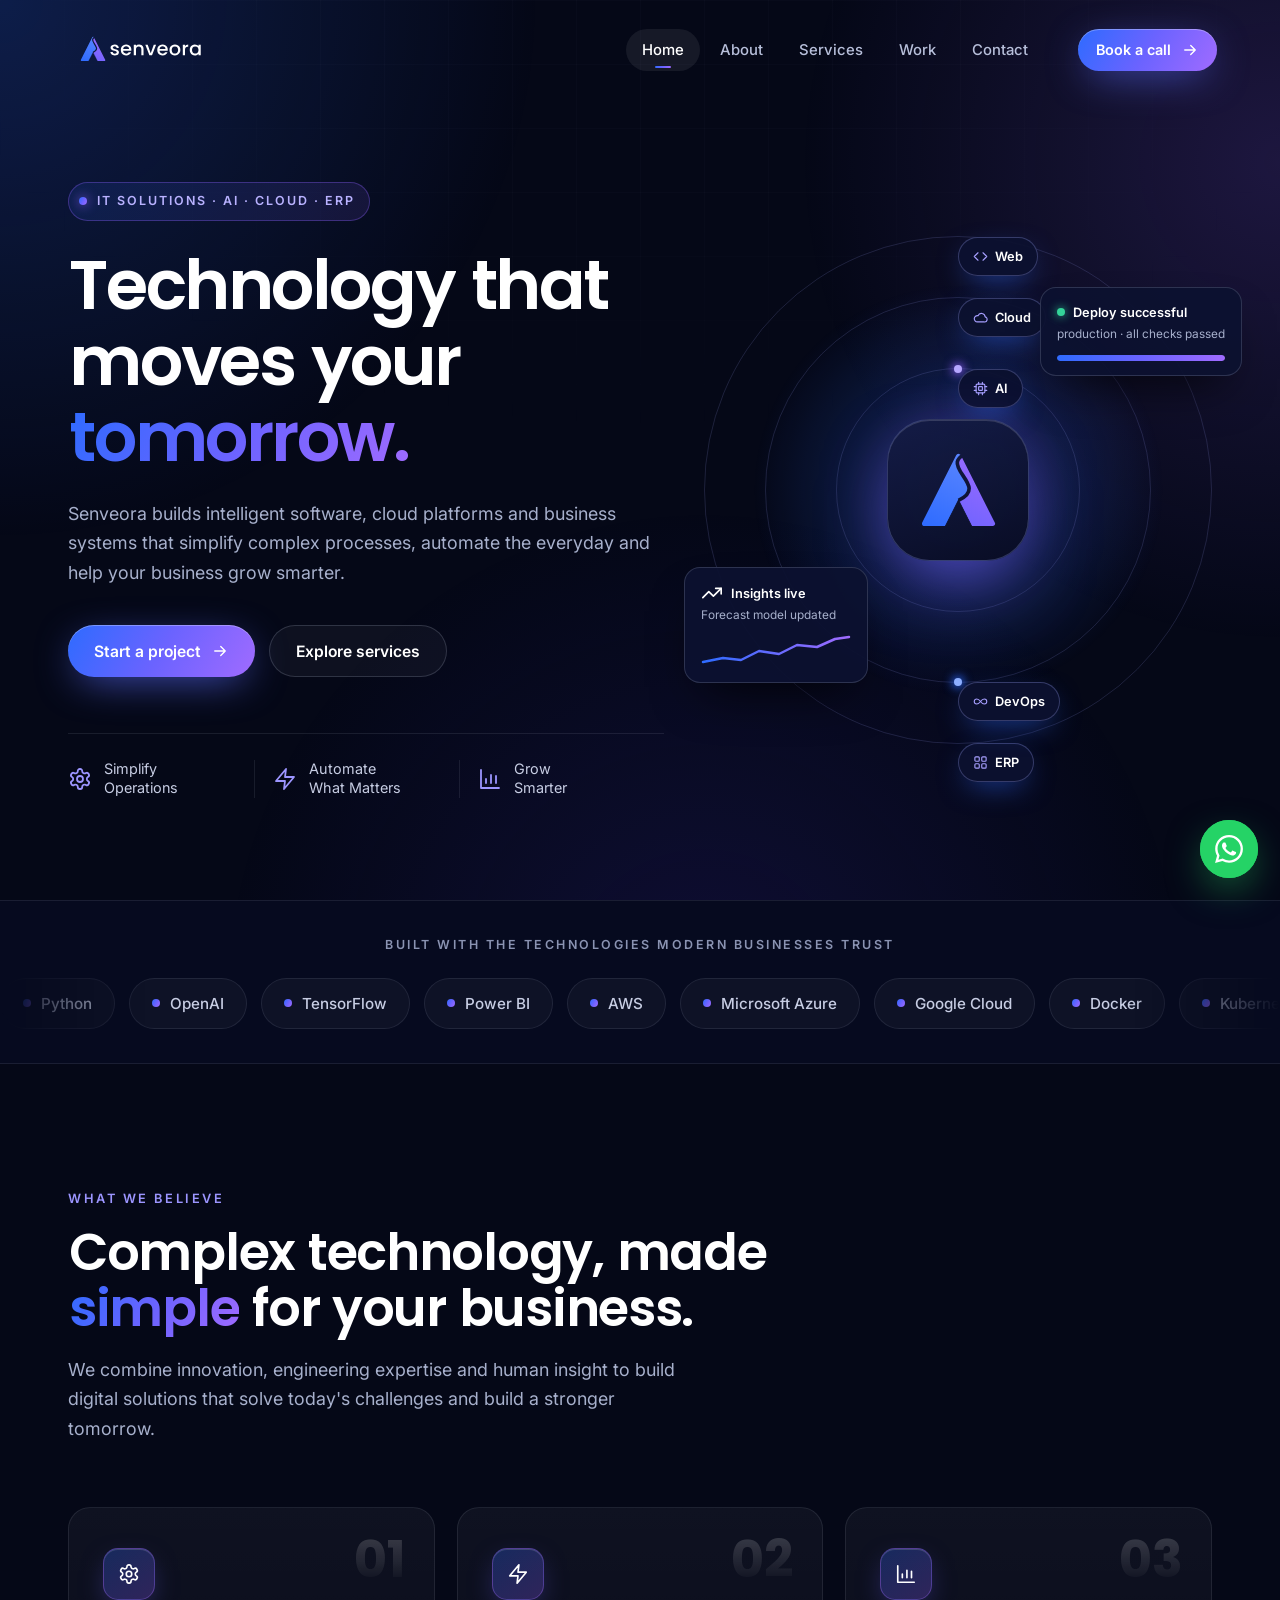
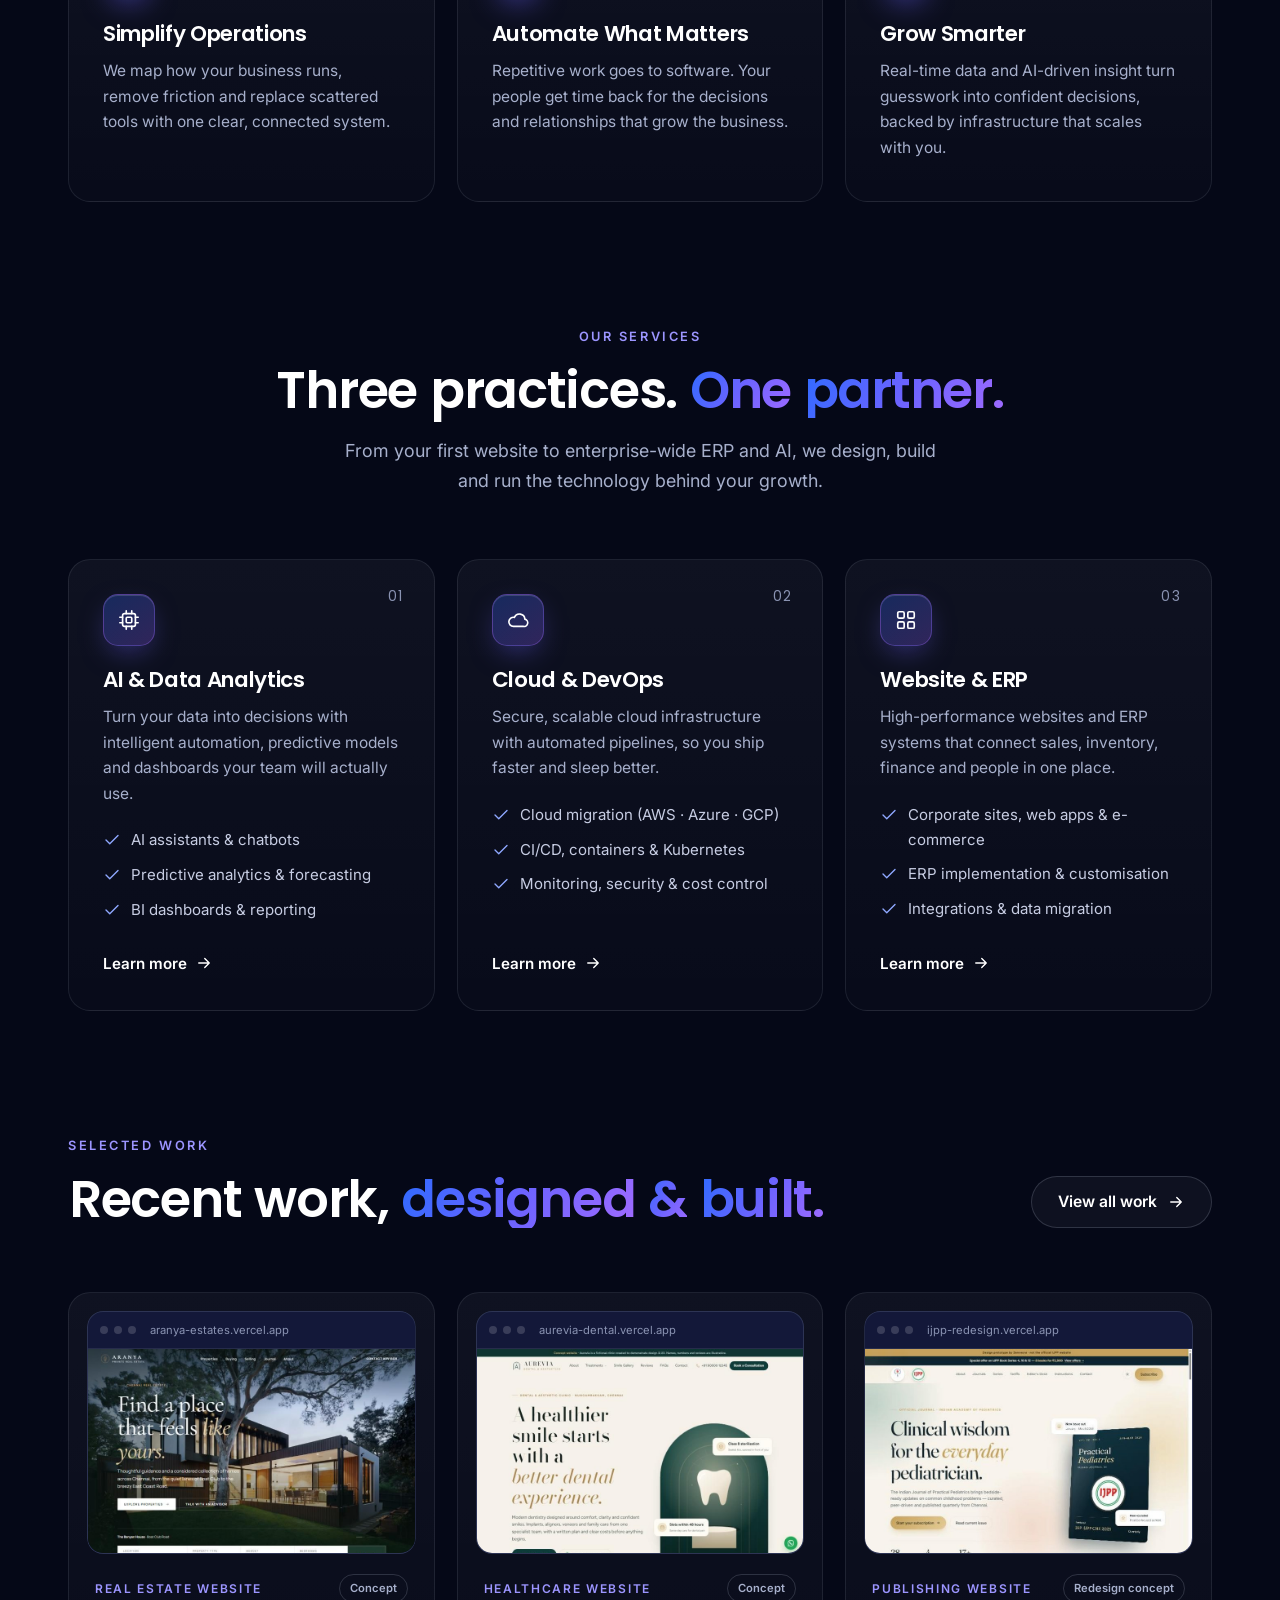
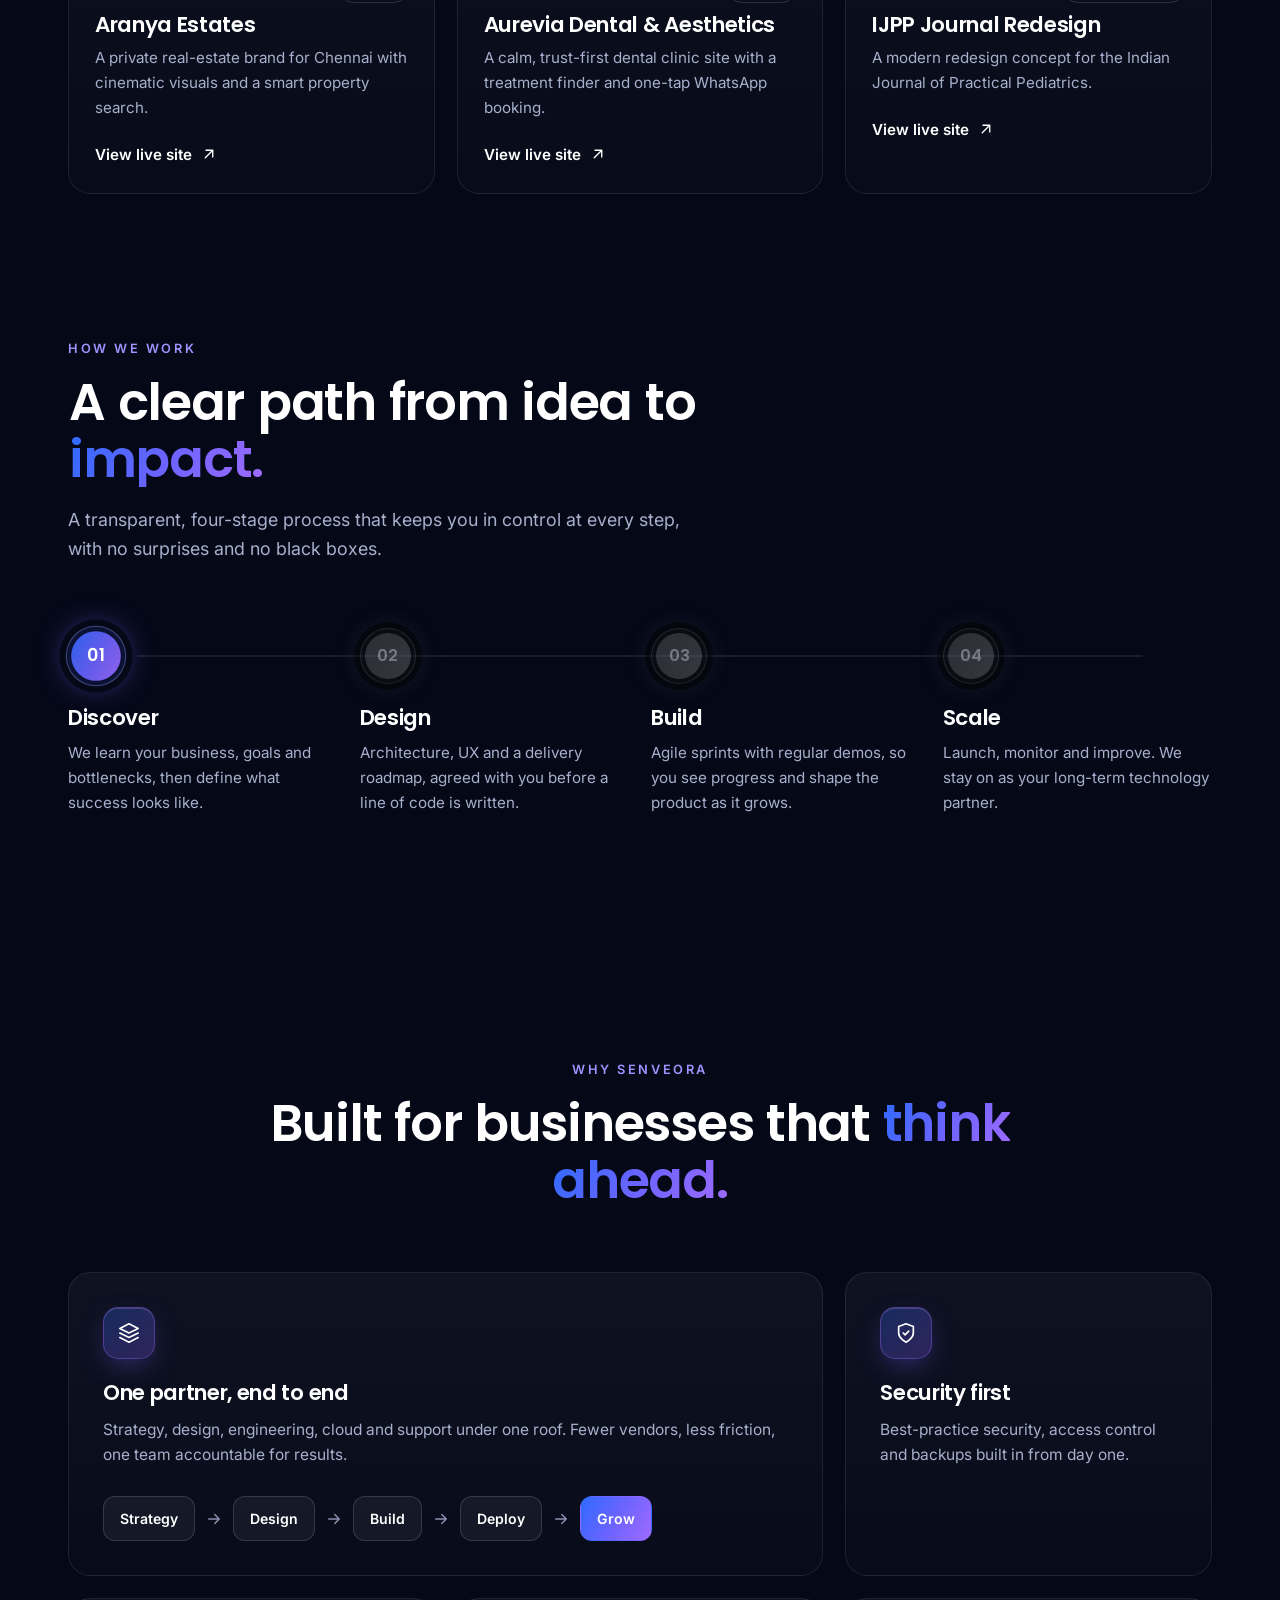
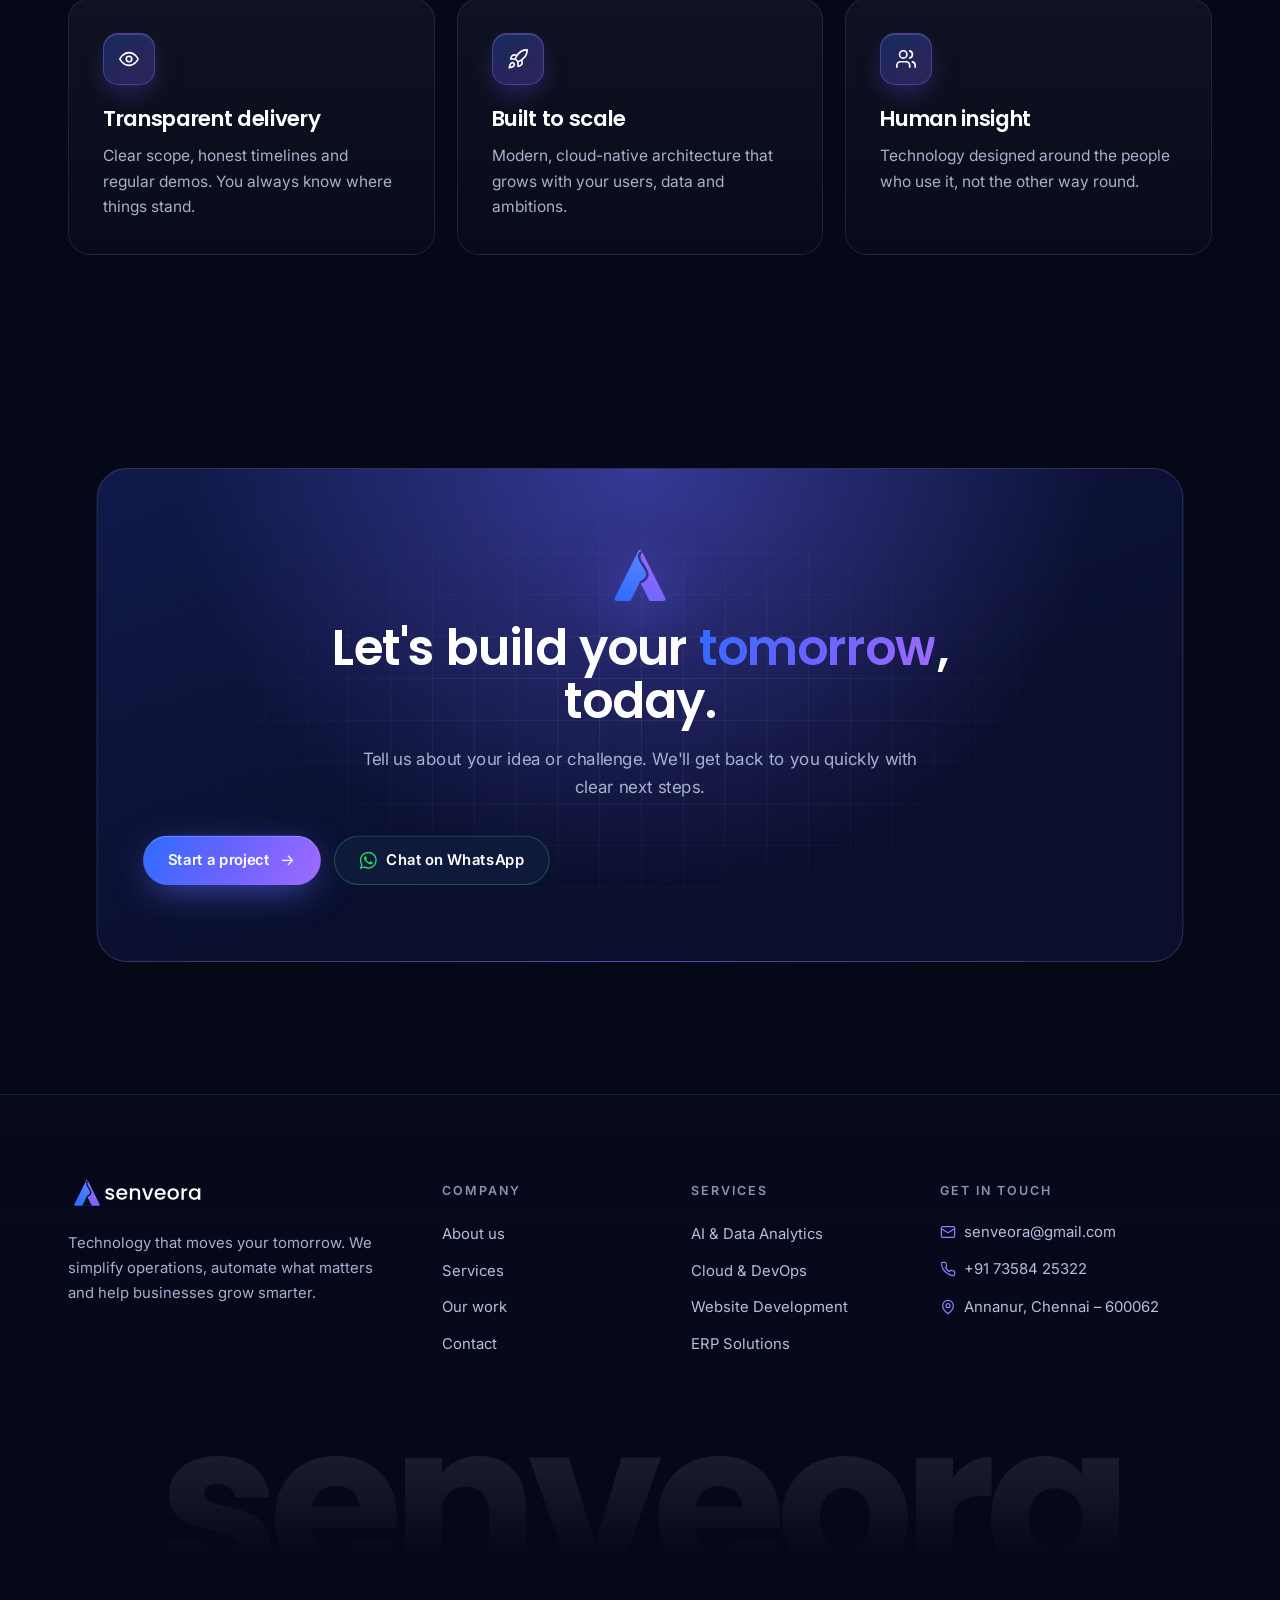
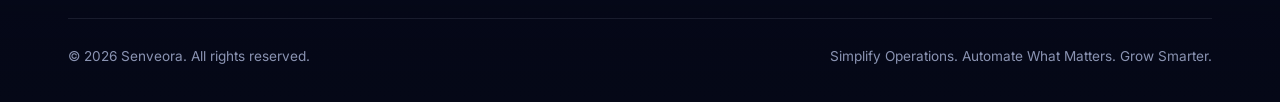
==== commit 29ca6acd: "Phase 1: shared assets, SEO metadata, readable text, working contact form - Move the CSS and JS dupl" ====
--- a/index.html
+++ b/index.html
@@ -3,21 +3,21 @@
 <head>
 <meta charset="utf-8">
 <meta name="viewport" content="width=device-width, initial-scale=1">
-<title>Senveora — AI Engineering Paid on Results | MLOps, LLMOps &amp; GenAI</title>
-<meta name="description" content="Senveora builds and runs production AI in Chennai: GenAI apps and SaaS, MLOps and LLMOps, and workflow automation, on a base fee plus success bonus.">
+<title>Senveora — AI, Cloud &amp; Software Engineering in Chennai</title>
+<meta name="description" content="Senveora builds AI solutions, cloud and DevOps platforms, websites and ERP systems that simplify operations, automate everyday work and help businesses grow.">
 <link rel="canonical" href="https://senveora-website.vercel.app/">
 <meta property="og:type" content="website">
 <meta property="og:site_name" content="Senveora">
-<meta property="og:title" content="Senveora — AI Engineering Paid on Results | MLOps, LLMOps &amp; GenAI">
-<meta property="og:description" content="Senveora builds and runs production AI in Chennai: GenAI apps and SaaS, MLOps and LLMOps, and workflow automation, on a base fee plus success bonus.">
+<meta property="og:title" content="Senveora — AI, Cloud &amp; Software Engineering in Chennai">
+<meta property="og:description" content="Senveora builds AI solutions, cloud and DevOps platforms, websites and ERP systems that simplify operations, automate everyday work and help businesses grow.">
 <meta property="og:url" content="https://senveora-website.vercel.app/">
 <meta property="og:image" content="https://senveora-website.vercel.app/og-image.png">
 <meta property="og:image:width" content="1200">
 <meta property="og:image:height" content="630">
-<meta property="og:image:alt" content="Senveora — AI engineering, paid on results">
+<meta property="og:image:alt" content="Senveora — AI, Cloud and Software Engineering">
 <meta name="twitter:card" content="summary_large_image">
 <script type="application/ld+json">
-{"@context":"https://schema.org","@type":"ProfessionalService","name":"Senveora","url":"https://senveora-website.vercel.app/","logo":"https://senveora-website.vercel.app/apple-touch-icon.png","image":"https://senveora-website.vercel.app/og-image.png","description":"AI engineering paid on results: GenAI apps and SaaS, MLOps and LLMOps, and workflow automation.","email":"senveora@gmail.com","telephone":"+91 73584 25322","address":{"@type":"PostalAddress","streetAddress":"No. 23A, Thembavani Street, Sri Sakthi Nagar, Annanur","addressLocality":"Chennai","addressRegion":"Tamil Nadu","postalCode":"600062","addressCountry":"IN"},"areaServed":"IN","sameAs":["https://wa.me/917358425322"]}
+{"@context":"https://schema.org","@type":"ProfessionalService","name":"Senveora","url":"https://senveora-website.vercel.app/","logo":"https://senveora-website.vercel.app/apple-touch-icon.png","image":"https://senveora-website.vercel.app/og-image.png","description":"AI, cloud and software engineering for growing businesses.","email":"senveora@gmail.com","telephone":"+91 73584 25322","address":{"@type":"PostalAddress","streetAddress":"No. 23A, Thembavani Street, Sri Sakthi Nagar, Annanur","addressLocality":"Chennai","addressRegion":"Tamil Nadu","postalCode":"600062","addressCountry":"IN"},"areaServed":"IN","sameAs":["https://wa.me/917358425322"]}
 </script>
 <meta name="theme-color" content="#050817">
 <link rel="apple-touch-icon" href="/apple-touch-icon.png">
@@ -27,7 +27,6 @@
 <link rel="preconnect" href="https://fonts.gstatic.com" crossorigin>
 <link href="https://fonts.googleapis.com/css2?family=Inter:wght@400;500;600&family=Poppins:wght@500;600;700&display=swap" rel="stylesheet">
 <link rel="stylesheet" href="/home.css">
-<link rel="stylesheet" href="/visuals.css">
 </head>
 <body class=" js-off">
 <div class="bg-fx" aria-hidden="true"><div class="blob b1"></div><div class="blob b2"></div><div class="blob b3"></div><div class="noise"></div></div>
@@ -38,7 +37,6 @@
       <a href="/" data-nav="home" class="is-active">Home</a>
       <a href="/about" data-nav="about" class="">About</a>
       <a href="/services" data-nav="services" class="">Services</a>
-      <a href="/raas" data-nav="raas" class="">RaaS</a>
       <a href="/work" data-nav="work" class="">Work</a>
       <a href="/contact" data-nav="contact" class="">Contact</a>
       <a class="btn btn-primary m-cta" href="https://wa.me/917358425322?text=Hi%20Senveora%2C%20I%27d%20like%20to%20book%20a%20call." target="_blank" rel="noopener">Book a call <svg class="i" viewBox="0 0 24 24" fill="none" stroke="currentColor" stroke-width="1.8" stroke-linecap="round" stroke-linejoin="round" aria-hidden="true"><path d="M5 12h14M13 6l6 6-6 6"/></svg></a>
@@ -54,52 +52,36 @@
 <section class="hero">
   <div class="container hero-grid">
     <div>
-      <span class="eyebrow reveal"><span class="dot"></span>AI engineering · paid on results</span>
-      <h1 class="motto" data-split data-split-now>Simplify Operations.<br>Automate What Matters.<br><span class="grad-text">Grow Smarter.</span></h1>
-      <p class="lead reveal" style="--d:.16s">Senveora designs, builds and runs production AI: GenAI products, MLOps and LLMOps pipelines and workflow automation. With Results as a Service, you pay a base fee plus a success bonus tied to a result we agree up front.</p>
+      <span class="eyebrow reveal"><span class="dot"></span>IT Solutions · AI · Cloud · ERP</span>
+      <h1 data-split data-split-now>Technology that moves your <span class="grad-text">tomorrow.</span></h1>
+      <p class="lead reveal" style="--d:.16s">Senveora builds intelligent software, cloud platforms and business systems that simplify complex processes, automate the everyday and help your business grow smarter.</p>
       <div class="btn-row reveal" style="--d:.24s">
         <a class="btn btn-primary" href="/contact">Start a project <svg class="i" viewBox="0 0 24 24" fill="none" stroke="currentColor" stroke-width="1.8" stroke-linecap="round" stroke-linejoin="round" aria-hidden="true"><path d="M5 12h14M13 6l6 6-6 6"/></svg></a>
-        <a class="btn btn-ghost" href="/raas">How RaaS works</a>
+        <a class="btn btn-ghost" href="/services">Explore services</a>
       </div>
       <div class="pillars reveal" style="--d:.32s">
-        <div class="pillar"><svg class="i" viewBox="0 0 24 24" fill="none" stroke="currentColor" stroke-width="1.8" stroke-linecap="round" stroke-linejoin="round" aria-hidden="true"><path d="M12.22 2h-.44a2 2 0 0 0-2 2v.18a2 2 0 0 1-1 1.73l-.43.25a2 2 0 0 1-2 0l-.15-.08a2 2 0 0 0-2.73.73l-.22.38a2 2 0 0 0 .73 2.73l.15.1a2 2 0 0 1 1 1.72v.51a2 2 0 0 1-1 1.74l-.15.09a2 2 0 0 0-.73 2.73l.22.38a2 2 0 0 0 2.73.73l.15-.08a2 2 0 0 1 2 0l.43.25a2 2 0 0 1 1 1.73V20a2 2 0 0 0 2 2h.44a2 2 0 0 0 2-2v-.18a2 2 0 0 1 1-1.73l.43-.25a2 2 0 0 1 2 0l.15.08a2 2 0 0 0 2.73-.73l.22-.39a2 2 0 0 0-.73-2.73l-.15-.08a2 2 0 0 1-1-1.74v-.5a2 2 0 0 1 1-1.74l.15-.09a2 2 0 0 0 .73-2.73l-.22-.38a2 2 0 0 0-2.73-.73l-.15.08a2 2 0 0 1-2 0l-.43-.25a2 2 0 0 1-1-1.73V4a2 2 0 0 0-2-2z"/><circle cx="12" cy="12" r="3"/></svg><span>Agree<br>the result</span></div>
-        <div class="pillar"><svg class="i" viewBox="0 0 24 24" fill="none" stroke="currentColor" stroke-width="1.8" stroke-linecap="round" stroke-linejoin="round" aria-hidden="true"><path d="M13 2 3 14h9l-1 8 10-12h-9l1-8z"/></svg><span>Build and<br>run it</span></div>
-        <div class="pillar"><svg class="i" viewBox="0 0 24 24" fill="none" stroke="currentColor" stroke-width="1.8" stroke-linecap="round" stroke-linejoin="round" aria-hidden="true"><path d="M3 3v18h18"/><path d="M8 16v-4M13 16V8M18 16v-7"/></svg><span>Pay for<br>outcomes</span></div>
+        <div class="pillar"><svg class="i" viewBox="0 0 24 24" fill="none" stroke="currentColor" stroke-width="1.8" stroke-linecap="round" stroke-linejoin="round" aria-hidden="true"><path d="M12.22 2h-.44a2 2 0 0 0-2 2v.18a2 2 0 0 1-1 1.73l-.43.25a2 2 0 0 1-2 0l-.15-.08a2 2 0 0 0-2.73.73l-.22.38a2 2 0 0 0 .73 2.73l.15.1a2 2 0 0 1 1 1.72v.51a2 2 0 0 1-1 1.74l-.15.09a2 2 0 0 0-.73 2.73l.22.38a2 2 0 0 0 2.73.73l.15-.08a2 2 0 0 1 2 0l.43.25a2 2 0 0 1 1 1.73V20a2 2 0 0 0 2 2h.44a2 2 0 0 0 2-2v-.18a2 2 0 0 1 1-1.73l.43-.25a2 2 0 0 1 2 0l.15.08a2 2 0 0 0 2.73-.73l.22-.39a2 2 0 0 0-.73-2.73l-.15-.08a2 2 0 0 1-1-1.74v-.5a2 2 0 0 1 1-1.74l.15-.09a2 2 0 0 0 .73-2.73l-.22-.38a2 2 0 0 0-2.73-.73l-.15.08a2 2 0 0 1-2 0l-.43-.25a2 2 0 0 1-1-1.73V4a2 2 0 0 0-2-2z"/><circle cx="12" cy="12" r="3"/></svg><span>Simplify<br>Operations</span></div>
+        <div class="pillar"><svg class="i" viewBox="0 0 24 24" fill="none" stroke="currentColor" stroke-width="1.8" stroke-linecap="round" stroke-linejoin="round" aria-hidden="true"><path d="M13 2 3 14h9l-1 8 10-12h-9l1-8z"/></svg><span>Automate<br>What Matters</span></div>
+        <div class="pillar"><svg class="i" viewBox="0 0 24 24" fill="none" stroke="currentColor" stroke-width="1.8" stroke-linecap="round" stroke-linejoin="round" aria-hidden="true"><path d="M3 3v18h18"/><path d="M8 16v-4M13 16V8M18 16v-7"/></svg><span>Grow<br>Smarter</span></div>
       </div>
     </div>
 
     <div class="reveal" style="--d:.2s">
-      <div class="orb-wrap">
-        <div class="orb" role="img" aria-label="What Senveora does: we build SaaS products, websites and AI solutions. Every project moves through plan, design, build, launch and grow, around one result agreed up front. You pay a fixed base fee plus a success bonus when that result is met.">
-          <div class="orb-glow"></div>
-          <svg class="orb-svg" viewBox="0 0 400 400" aria-hidden="true">
-            <defs>
-              <linearGradient id="orbGrad" x1="0" y1="0" x2="1" y2="1"><stop offset="0" stop-color="#2E6BFF"/><stop offset=".5" stop-color="#6B63FF"/><stop offset="1" stop-color="#A06BFF"/></linearGradient>
-              <radialGradient id="orbCore" cx=".5" cy=".38" r=".7"><stop offset="0" stop-color="#2A3290"/><stop offset=".7" stop-color="#121A52"/><stop offset="1" stop-color="#0A1030"/></radialGradient>
-            </defs>
-            <circle class="orb-ticks" cx="200" cy="200" r="190"/>
-            <circle class="orb-track" cx="200" cy="200" r="155"/>
-            <circle class="orb-arc" cx="200" cy="200" r="155" transform="rotate(-90 200 200)"/>
-            <g class="orb-spokes"><line x1="200" y1="200" x2="141.2" y2="119.1"/><line x1="200" y1="200" x2="258.8" y2="119.1"/><line x1="200" y1="200" x2="200.0" y2="300.0"/></g>
-            <circle class="orb-ring" cx="200" cy="200" r="100"/>
-            <g class="orb-spark"><circle cx="200" cy="45" r="9" class="halo"/><circle cx="200" cy="45" r="3.6"/></g>
-            <circle class="orb-pulse" cx="200" cy="200" r="58"/>
-            <circle class="orb-core-bg" cx="200" cy="200" r="58"/>
-          </svg>
-          <div class="orb-core"><small>Built around</small><b>Your agreed result</b></div>
-          <div class="orb-sat" style="--x:35.3%;--y:29.78%;--i:0"><span class="orb-ic"><svg class="i" viewBox="0 0 24 24" fill="none" stroke="currentColor" stroke-width="1.8" stroke-linecap="round" stroke-linejoin="round" aria-hidden="true"><path d="m12 2 10 5-10 5L2 7z"/><path d="m2 17 10 5 10-5M2 12l10 5 10-5"/></svg></span><b>SaaS products</b></div>
-          <div class="orb-sat" style="--x:64.7%;--y:29.78%;--i:1"><span class="orb-ic"><svg class="i" viewBox="0 0 24 24" fill="none" stroke="currentColor" stroke-width="1.8" stroke-linecap="round" stroke-linejoin="round" aria-hidden="true"><circle cx="12" cy="12" r="9"/><path d="M3 12h18M12 3c2.5 2.5 3.8 5.5 3.8 9s-1.3 6.5-3.8 9c-2.5-2.5-3.8-5.5-3.8-9S9.5 5.5 12 3z"/></svg></span><b>Websites</b></div>
-          <div class="orb-sat" style="--x:50%;--y:75%;--i:2"><span class="orb-ic"><svg class="i" viewBox="0 0 24 24" fill="none" stroke="currentColor" stroke-width="1.8" stroke-linecap="round" stroke-linejoin="round" aria-hidden="true"><path d="M12 3l1.9 5.8L20 11l-6.1 2.2L12 19l-1.9-5.8L4 11l6.1-2.2z"/></svg></span><b>AI solutions</b></div>
-          <div class="orb-st" style="--x:50%;--y:11.25%;--i:0"><span class="orb-n"><svg class="i" viewBox="0 0 24 24" fill="none" stroke="currentColor" stroke-width="1.8" stroke-linecap="round" stroke-linejoin="round" aria-hidden="true"><path d="M9 18h6M10 22h4"/><path d="M12 2a7 7 0 0 0-4 12.7V16h8v-1.3A7 7 0 0 0 12 2z"/></svg></span>Plan</div>
-          <div class="orb-st" style="--x:86.85%;--y:38.03%;--i:1"><span class="orb-n"><svg class="i" viewBox="0 0 24 24" fill="none" stroke="currentColor" stroke-width="1.8" stroke-linecap="round" stroke-linejoin="round" aria-hidden="true"><path d="M12 20h9"/><path d="M16.5 3.5a2.1 2.1 0 0 1 3 3L7 19l-4 1 1-4z"/></svg></span>Design</div>
-          <div class="orb-st" style="--x:72.78%;--y:81.35%;--i:2"><span class="orb-n"><svg class="i" viewBox="0 0 24 24" fill="none" stroke="currentColor" stroke-width="1.8" stroke-linecap="round" stroke-linejoin="round" aria-hidden="true"><path d="m16 18 6-6-6-6M8 6l-6 6 6 6"/></svg></span>Build</div>
-          <div class="orb-st" style="--x:27.22%;--y:81.35%;--i:3"><span class="orb-n"><svg class="i" viewBox="0 0 24 24" fill="none" stroke="currentColor" stroke-width="1.8" stroke-linecap="round" stroke-linejoin="round" aria-hidden="true"><path d="M12 19V5M5 12l7-7 7 7"/></svg></span>Launch</div>
-          <div class="orb-st" style="--x:13.15%;--y:38.03%;--i:4"><span class="orb-n"><svg class="i" viewBox="0 0 24 24" fill="none" stroke="currentColor" stroke-width="1.8" stroke-linecap="round" stroke-linejoin="round" aria-hidden="true"><path d="M22 12h-4l-3 9L9 3l-3 9H2"/></svg></span>Grow</div>
+      <div class="orbit" aria-hidden="true">
+        <div class="orbit-glow"></div>
+        <div class="ring r3"><span class="chip"><svg class="i" viewBox="0 0 24 24" fill="none" stroke="currentColor" stroke-width="1.8" stroke-linecap="round" stroke-linejoin="round" aria-hidden="true"><path d="m16 18 6-6-6-6M8 6l-6 6 6 6"/></svg> Web</span><span class="chip bottom"><svg class="i" viewBox="0 0 24 24" fill="none" stroke="currentColor" stroke-width="1.8" stroke-linecap="round" stroke-linejoin="round" aria-hidden="true"><rect x="3" y="3" width="7" height="7" rx="1.5"/><rect x="14" y="3" width="7" height="7" rx="1.5"/><rect x="3" y="14" width="7" height="7" rx="1.5"/><rect x="14" y="14" width="7" height="7" rx="1.5"/></svg> ERP</span></div>
+        <div class="ring r2"><i class="spark-dot"></i><span class="chip"><svg class="i" viewBox="0 0 24 24" fill="none" stroke="currentColor" stroke-width="1.8" stroke-linecap="round" stroke-linejoin="round" aria-hidden="true"><path d="M17.5 19H7a5 5 0 1 1 1.02-9.9A6 6 0 0 1 19.5 11a4 4 0 0 1-2 8z"/></svg> Cloud</span><span class="chip bottom"><svg class="i" viewBox="0 0 24 24" fill="none" stroke="currentColor" stroke-width="1.8" stroke-linecap="round" stroke-linejoin="round" aria-hidden="true"><path d="M12 12c-2-2.67-4-4-6-4a4 4 0 1 0 0 8c2 0 4-1.33 6-4zm0 0c2 2.67 4 4 6 4a4 4 0 0 0 0-8c-2 0-4 1.33-6 4z"/></svg> DevOps</span></div>
+        <div class="ring r1"><i class="spark-dot"></i><span class="chip"><svg class="i" viewBox="0 0 24 24" fill="none" stroke="currentColor" stroke-width="1.8" stroke-linecap="round" stroke-linejoin="round" aria-hidden="true"><rect x="5" y="5" width="14" height="14" rx="2"/><rect x="9" y="9" width="6" height="6" rx="1"/><path d="M9 2v3M15 2v3M9 19v3M15 19v3M2 9h3M2 15h3M19 9h3M19 15h3"/></svg> AI</span></div>
+        <div class="core"><img src="[data-uri]" alt=""></div>
+        <div class="float-card fc2">
+          <div class="fc-top"><span class="ok-dot"></span>Deploy successful</div>
+          <div class="fc-sub">production · all checks passed</div>
+          <div class="bar-track"><span></span></div>
         </div>
-        <div class="orb-fee">
-          <span class="base"><svg class="i" viewBox="0 0 24 24" fill="none" stroke="currentColor" stroke-width="1.8" stroke-linecap="round" stroke-linejoin="round" aria-hidden="true"><path d="M20 6 9 17l-5-5"/></svg><b>Base fee</b>fixed up front</span>
-          <i aria-hidden="true">+</i>
-          <span class="bonus"><svg class="i" viewBox="0 0 24 24" fill="none" stroke="currentColor" stroke-width="1.8" stroke-linecap="round" stroke-linejoin="round" aria-hidden="true"><rect x="5" y="11" width="14" height="10" rx="2"/><path d="M8 11V7a4 4 0 0 1 8 0v4"/></svg><b>Success bonus</b>on the result</span>
+        <div class="float-card fc1">
+          <div class="fc-top"><svg class="i" viewBox="0 0 24 24" fill="none" stroke="currentColor" stroke-width="1.8" stroke-linecap="round" stroke-linejoin="round" aria-hidden="true"><path d="m22 7-8.5 8.5-5-5L2 17"/><path d="M16 7h6v6"/></svg> Insights live</div>
+          <div class="fc-sub">Forecast model updated</div>
+          <svg class="spark" viewBox="0 0 150 34" fill="none"><defs><linearGradient id="sg" x1="0" x2="1"><stop stop-color="#2E6BFF"/><stop offset="1" stop-color="#A06BFF"/></linearGradient></defs><path d="M2 28 L22 24 L40 26 L58 17 L78 20 L96 11 L116 13 L134 5 L148 3" stroke="url(#sg)" stroke-width="2.5" stroke-linecap="round" stroke-linejoin="round"/></svg>
         </div>
       </div>
     </div>
@@ -108,10 +90,10 @@
 
 <!-- ===================== TECH MARQUEE ===================== -->
 <div class="marquee-wrap">
-  <div class="marquee-label">The stack we build and run production AI on</div>
+  <div class="marquee-label">Built with the technologies modern businesses trust</div>
   <div class="marquee" aria-hidden="true">
     <div class="marquee-track">
-      <span class="tech"><svg class="tl" viewBox="0 0 24 24" aria-hidden="true"><path d="M14.25.18l.9.2.73.26.59.3.45.32.34.34.25.34.16.33.1.3.04.26.02.2-.01.13V8.5l-.05.63-.13.55-.21.46-.26.38-.3.31-.33.25-.35.19-.35.14-.33.1-.3.07-.26.04-.21.02H8.77l-.69.05-.59.14-.5.22-.41.27-.33.32-.27.35-.2.36-.15.37-.1.35-.07.32-.04.27-.02.21v3.06H3.17l-.21-.03-.28-.07-.32-.12-.35-.18-.36-.26-.36-.36-.35-.46-.32-.59-.28-.73-.21-.88-.14-1.05-.05-1.23.06-1.22.16-1.04.24-.87.32-.71.36-.57.4-.44.42-.33.42-.24.4-.16.36-.1.32-.05.24-.01h.16l.06.01h8.16v-.83H6.18l-.01-2.75-.02-.37.05-.34.11-.31.17-.28.25-.26.31-.23.38-.2.44-.18.51-.15.58-.12.64-.1.71-.06.77-.04.84-.02 1.27.05zm-6.3 1.98l-.23.33-.08.41.08.41.23.34.33.22.41.09.41-.09.33-.22.23-.34.08-.41-.08-.41-.23-.33-.33-.22-.41-.09-.41.09zm13.09 3.95l.28.06.32.12.35.18.36.27.36.35.35.47.32.59.28.73.21.88.14 1.04.05 1.23-.06 1.23-.16 1.04-.24.86-.32.71-.36.57-.4.45-.42.33-.42.24-.4.16-.36.09-.32.05-.24.02-.16-.01h-8.22v.82h5.84l.01 2.76.02.36-.05.34-.11.31-.17.29-.25.25-.31.24-.38.2-.44.17-.51.15-.58.13-.64.09-.71.07-.77.04-.84.01-1.27-.04-1.07-.14-.9-.2-.73-.25-.59-.3-.45-.33-.34-.34-.25-.34-.16-.33-.1-.3-.04-.25-.02-.2.01-.13v-5.34l.05-.64.13-.54.21-.46.26-.38.3-.32.33-.24.35-.2.35-.14.33-.1.3-.06.26-.04.21-.02.13-.01h5.84l.69-.05.59-.14.5-.21.41-.28.33-.32.27-.35.2-.36.15-.36.1-.35.07-.32.04-.28.02-.21V6.07h2.09l.14.01zm-6.47 14.25l-.23.33-.08.41.08.41.23.33.33.23.41.08.41-.08.33-.23.23-.33.08-.41-.08-.41-.23-.33-.33-.23-.41-.08-.41.08z"/></svg>Python</span><span class="tech"><svg class="tl" viewBox="0 0 24 24" aria-hidden="true"><path d="M12.005 0L4.952 7.053a9.865 9.865 0 000 14.022 9.866 9.866 0 0014.022 0c3.984-3.9 3.986-10.205.085-14.023l-1.744 1.743c2.904 2.905 2.904 7.634 0 10.538s-7.634 2.904-10.538 0-2.904-7.634 0-10.538l4.647-4.646.582-.665zm3.568 3.899a1.327 1.327 0 00-1.327 1.327 1.327 1.327 0 001.327 1.328A1.327 1.327 0 0016.9 5.226 1.327 1.327 0 0015.573 3.9z"/></svg>PyTorch</span><span class="tech"><svg class="tl" viewBox="0 0 24 24" aria-hidden="true"><path d="M22.2819 9.8211a5.9847 5.9847 0 0 0-.5157-4.9108 6.0462 6.0462 0 0 0-6.5098-2.9A6.0651 6.0651 0 0 0 4.9807 4.1818a5.9847 5.9847 0 0 0-3.9977 2.9 6.0462 6.0462 0 0 0 .7427 7.0966 5.98 5.98 0 0 0 .511 4.9107 6.051 6.051 0 0 0 6.5146 2.9001A5.9847 5.9847 0 0 0 13.2599 24a6.0557 6.0557 0 0 0 5.7718-4.2058 5.9894 5.9894 0 0 0 3.9977-2.9001 6.0557 6.0557 0 0 0-.7475-7.0729zm-9.022 12.6081a4.4755 4.4755 0 0 1-2.8764-1.0408l.1419-.0804 4.7783-2.7582a.7948.7948 0 0 0 .3927-.6813v-6.7369l2.02 1.1686a.071.071 0 0 1 .038.052v5.5826a4.504 4.504 0 0 1-4.4945 4.4944zm-9.6607-4.1254a4.4708 4.4708 0 0 1-.5346-3.0137l.142.0852 4.783 2.7582a.7712.7712 0 0 0 .7806 0l5.8428-3.3685v2.3324a.0804.0804 0 0 1-.0332.0615L9.74 19.9502a4.4992 4.4992 0 0 1-6.1408-1.6464zM2.3408 7.8956a4.485 4.485 0 0 1 2.3655-1.9728V11.6a.7664.7664 0 0 0 .3879.6765l5.8144 3.3543-2.0201 1.1685a.0757.0757 0 0 1-.071 0l-4.8303-2.7865A4.504 4.504 0 0 1 2.3408 7.872zm16.5963 3.8558L13.1038 8.364 15.1192 7.2a.0757.0757 0 0 1 .071 0l4.8303 2.7913a4.4944 4.4944 0 0 1-.6765 8.1042v-5.6772a.79.79 0 0 0-.407-.667zm2.0107-3.0231l-.142-.0852-4.7735-2.7818a.7759.7759 0 0 0-.7854 0L9.409 9.2297V6.8974a.0662.0662 0 0 1 .0284-.0615l4.8303-2.7866a4.4992 4.4992 0 0 1 6.6802 4.66zM8.3065 12.863l-2.02-1.1638a.0804.0804 0 0 1-.038-.0567V6.0742a4.4992 4.4992 0 0 1 7.3757-3.4537l-.142.0805L8.704 5.459a.7948.7948 0 0 0-.3927.6813zm1.0976-2.3654l2.602-1.4998 2.6069 1.4998v2.9994l-2.5974 1.4997-2.6067-1.4997Z"/></svg>OpenAI</span><span class="tech"><svg class="tl" viewBox="0 0 24 24" aria-hidden="true"><path d="M12.025 1.13c-5.77 0-10.449 4.647-10.449 10.378 0 1.112.178 2.181.503 3.185.064-.222.203-.444.416-.577a.96.96 0 0 1 .524-.15c.293 0 .584.124.84.284.278.173.48.408.71.694.226.282.458.611.684.951v-.014c.017-.324.106-.622.264-.874s.403-.487.762-.543c.3-.047.596.06.787.203s.31.313.4.467c.15.257.212.468.233.542.01.026.653 1.552 1.657 2.54.616.605 1.01 1.223 1.082 1.912.055.537-.096 1.059-.38 1.572.637.121 1.294.187 1.967.187.657 0 1.298-.063 1.921-.178-.287-.517-.44-1.041-.384-1.581.07-.69.465-1.307 1.081-1.913 1.004-.987 1.647-2.513 1.657-2.539.021-.074.083-.285.233-.542.09-.154.208-.323.4-.467a1.08 1.08 0 0 1 .787-.203c.359.056.604.29.762.543s.247.55.265.874v.015c.225-.34.457-.67.683-.952.23-.286.432-.52.71-.694.257-.16.547-.284.84-.285a.97.97 0 0 1 .524.151c.228.143.373.388.43.625l.006.04a10.3 10.3 0 0 0 .534-3.273c0-5.731-4.678-10.378-10.449-10.378M8.327 6.583a1.5 1.5 0 0 1 .713.174 1.487 1.487 0 0 1 .617 2.013c-.183.343-.762-.214-1.102-.094-.38.134-.532.914-.917.71a1.487 1.487 0 0 1 .69-2.803m7.486 0a1.487 1.487 0 0 1 .689 2.803c-.385.204-.536-.576-.916-.71-.34-.12-.92.437-1.103.094a1.487 1.487 0 0 1 .617-2.013 1.5 1.5 0 0 1 .713-.174m-10.68 1.55a.96.96 0 1 1 0 1.921.96.96 0 0 1 0-1.92m13.838 0a.96.96 0 1 1 0 1.92.96.96 0 0 1 0-1.92M8.489 11.458c.588.01 1.965 1.157 3.572 1.164 1.607-.007 2.984-1.155 3.572-1.164.196-.003.305.12.305.454 0 .886-.424 2.328-1.563 3.202-.22-.756-1.396-1.366-1.63-1.32q-.011.001-.02.006l-.044.026-.01.008-.03.024q-.018.017-.035.036l-.032.04a1 1 0 0 0-.058.09l-.014.025q-.049.088-.11.19a1 1 0 0 1-.083.116 1.2 1.2 0 0 1-.173.18q-.035.029-.075.058a1.3 1.3 0 0 1-.251-.243 1 1 0 0 1-.076-.107c-.124-.193-.177-.363-.337-.444-.034-.016-.104-.008-.2.022q-.094.03-.216.087-.06.028-.125.063l-.13.074q-.067.04-.136.086a3 3 0 0 0-.135.096 3 3 0 0 0-.26.219 2 2 0 0 0-.12.121 2 2 0 0 0-.106.128l-.002.002a2 2 0 0 0-.09.132l-.001.001a1.2 1.2 0 0 0-.105.212q-.013.036-.024.073c-1.139-.875-1.563-2.317-1.563-3.203 0-.334.109-.457.305-.454m.836 10.354c.824-1.19.766-2.082-.365-3.194-1.13-1.112-1.789-2.738-1.789-2.738s-.246-.945-.806-.858-.97 1.499.202 2.362c1.173.864-.233 1.45-.685.64-.45-.812-1.683-2.896-2.322-3.295s-1.089-.175-.938.647 2.822 2.813 2.562 3.244-1.176-.506-1.176-.506-2.866-2.567-3.49-1.898.473 1.23 2.037 2.16c1.564.932 1.686 1.178 1.464 1.53s-3.675-2.511-4-1.297c-.323 1.214 3.524 1.567 3.287 2.405-.238.839-2.71-1.587-3.216-.642-.506.946 3.49 2.056 3.522 2.064 1.29.33 4.568 1.028 5.713-.624m5.349 0c-.824-1.19-.766-2.082.365-3.194 1.13-1.112 1.789-2.738 1.789-2.738s.246-.945.806-.858.97 1.499-.202 2.362c-1.173.864.233 1.45.685.64.451-.812 1.683-2.896 2.322-3.295s1.089-.175.938.647-2.822 2.813-2.562 3.244 1.176-.506 1.176-.506 2.866-2.567 3.49-1.898-.473 1.23-2.037 2.16c-1.564.932-1.686 1.178-1.464 1.53s3.675-2.511 4-1.297c.323 1.214-3.524 1.567-3.287 2.405.238.839 2.71-1.587 3.216-.642.506.946-3.49 2.056-3.522 2.064-1.29.33-4.568 1.028-5.713-.624"/></svg>Hugging Face</span><span class="tech"><svg class="tl" viewBox="0 0 24 24" aria-hidden="true"><path d="M13.796 0a6.93 6.93 0 0 0-4.91 2.019L5.451 5.455l3.273 3.27 3.432-3.432a2.284 2.284 0 0 1 3.277 0 2.28 2.28 0 0 1 0 3.275L12 12.001l3.273 3.273 3.433-3.435c2.692-2.692 2.692-7.127 0-9.82A6.92 6.92 0 0 0 13.796 0m-5.07 8.728-3.433 3.434c-2.692 2.693-2.692 7.126 0 9.819A6.92 6.92 0 0 0 10.203 24a6.93 6.93 0 0 0 4.911-2.02l3.432-3.432-3.271-3.272-3.433 3.433a2.284 2.284 0 0 1-3.277 0 2.28 2.28 0 0 1 0-3.276L12 12z"/></svg>LangChain</span><span class="tech"><svg class="tl" viewBox="0 0 24 24" aria-hidden="true"><path d="M11.883.002a12.044 12.044 0 0 0-9.326 19.463l3.668-2.694A7.573 7.573 0 0 1 12.043 4.45v2.867l6.908-5.14A12.012 12.012 0 0 0 11.883.002zm9.562 4.533L17.777 7.23a7.573 7.573 0 0 1-5.818 12.322v-2.867l-6.908 5.14a12.046 12.046 0 0 0 16.394-17.29z"/></svg>MLflow</span><span class="tech"><svg class="tl" viewBox="0 0 24 24" aria-hidden="true"><path d="M13.983 11.078h2.119a.186.186 0 00.186-.185V9.006a.186.186 0 00-.186-.186h-2.119a.185.185 0 00-.185.185v1.888c0 .102.083.185.185.185m-2.954-5.43h2.118a.186.186 0 00.186-.186V3.574a.186.186 0 00-.186-.185h-2.118a.185.185 0 00-.185.185v1.888c0 .102.082.185.185.185m0 2.716h2.118a.187.187 0 00.186-.186V6.29a.186.186 0 00-.186-.185h-2.118a.185.185 0 00-.185.185v1.887c0 .102.082.185.185.186m-2.93 0h2.12a.186.186 0 00.184-.186V6.29a.185.185 0 00-.185-.185H8.1a.185.185 0 00-.185.185v1.887c0 .102.083.185.185.186m-2.964 0h2.119a.186.186 0 00.185-.186V6.29a.185.185 0 00-.185-.185H5.136a.186.186 0 00-.186.185v1.887c0 .102.084.185.186.186m5.893 2.715h2.118a.186.186 0 00.186-.185V9.006a.186.186 0 00-.186-.186h-2.118a.185.185 0 00-.185.185v1.888c0 .102.082.185.185.185m-2.93 0h2.12a.185.185 0 00.184-.185V9.006a.185.185 0 00-.184-.186h-2.12a.185.185 0 00-.184.185v1.888c0 .102.083.185.185.185m-2.964 0h2.119a.185.185 0 00.185-.185V9.006a.185.185 0 00-.184-.186h-2.12a.186.186 0 00-.186.186v1.887c0 .102.084.185.186.185m-2.92 0h2.12a.185.185 0 00.184-.185V9.006a.185.185 0 00-.184-.186h-2.12a.185.185 0 00-.184.185v1.888c0 .102.082.185.185.185M23.763 9.89c-.065-.051-.672-.51-1.954-.51-.338.001-.676.03-1.01.087-.248-1.7-1.653-2.53-1.716-2.566l-.344-.199-.226.327c-.284.438-.49.922-.612 1.43-.23.97-.09 1.882.403 2.661-.595.332-1.55.413-1.744.42H.751a.751.751 0 00-.75.748 11.376 11.376 0 00.692 4.062c.545 1.428 1.355 2.48 2.41 3.124 1.18.723 3.1 1.137 5.275 1.137.983.003 1.963-.086 2.93-.266a12.248 12.248 0 003.823-1.389c.98-.567 1.86-1.288 2.61-2.136 1.252-1.418 1.998-2.997 2.553-4.4h.221c1.372 0 2.215-.549 2.68-1.009.309-.293.55-.65.707-1.046l.098-.288Z"/></svg>Docker</span><span class="tech"><svg class="tl" viewBox="0 0 24 24" aria-hidden="true"><path d="M10.204 14.35l.007.01-.999 2.413a5.171 5.171 0 0 1-2.075-2.597l2.578-.437.004.005a.44.44 0 0 1 .484.606zm-.833-2.129a.44.44 0 0 0 .173-.756l.002-.011L7.585 9.7a5.143 5.143 0 0 0-.73 3.255l2.514-.725.002-.009zm1.145-1.98a.44.44 0 0 0 .699-.337l.01-.005.15-2.62a5.144 5.144 0 0 0-3.01 1.442l2.147 1.523.004-.002zm.76 2.75l.723.349.722-.347.18-.78-.5-.623h-.804l-.5.623.179.779zm1.5-3.095a.44.44 0 0 0 .7.336l.008.003 2.134-1.513a5.188 5.188 0 0 0-2.992-1.442l.148 2.615.002.001zm10.876 5.97l-5.773 7.181a1.6 1.6 0 0 1-1.248.594l-9.261.003a1.6 1.6 0 0 1-1.247-.596l-5.776-7.18a1.583 1.583 0 0 1-.307-1.34L2.1 5.573c.108-.47.425-.864.863-1.073L11.305.513a1.606 1.606 0 0 1 1.385 0l8.345 3.985c.438.209.755.604.863 1.073l2.062 8.955c.108.47-.005.963-.308 1.34zm-3.289-2.057c-.042-.01-.103-.026-.145-.034-.174-.033-.315-.025-.479-.038-.35-.037-.638-.067-.895-.148-.105-.04-.18-.165-.216-.216l-.201-.059a6.45 6.45 0 0 0-.105-2.332 6.465 6.465 0 0 0-.936-2.163c.052-.047.15-.133.177-.159.008-.09.001-.183.094-.282.197-.185.444-.338.743-.522.142-.084.273-.137.415-.242.032-.024.076-.062.11-.089.24-.191.295-.52.123-.736-.172-.216-.506-.236-.745-.045-.034.027-.08.062-.111.088-.134.116-.217.23-.33.35-.246.25-.45.458-.673.609-.097.056-.239.037-.303.033l-.19.135a6.545 6.545 0 0 0-4.146-2.003l-.012-.223c-.065-.062-.143-.115-.163-.25-.022-.268.015-.557.057-.905.023-.163.061-.298.068-.475.001-.04-.001-.099-.001-.142 0-.306-.224-.555-.5-.555-.275 0-.499.249-.499.555l.001.014c0 .041-.002.092 0 .128.006.177.044.312.067.475.042.348.078.637.056.906a.545.545 0 0 1-.162.258l-.012.211a6.424 6.424 0 0 0-4.166 2.003 8.373 8.373 0 0 1-.18-.128c-.09.012-.18.04-.297-.029-.223-.15-.427-.358-.673-.608-.113-.12-.195-.234-.329-.349-.03-.026-.077-.062-.111-.088a.594.594 0 0 0-.348-.132.481.481 0 0 0-.398.176c-.172.216-.117.546.123.737l.007.005.104.083c.142.105.272.159.414.242.299.185.546.338.743.522.076.082.09.226.1.288l.16.143a6.462 6.462 0 0 0-1.02 4.506l-.208.06c-.055.072-.133.184-.215.217-.257.081-.546.11-.895.147-.164.014-.305.006-.48.039-.037.007-.09.02-.133.03l-.004.002-.007.002c-.295.071-.484.342-.423.608.061.267.349.429.645.365l.007-.001.01-.003.129-.029c.17-.046.294-.113.448-.172.33-.118.604-.217.87-.256.112-.009.23.069.288.101l.217-.037a6.5 6.5 0 0 0 2.88 3.596l-.09.218c.033.084.069.199.044.282-.097.252-.263.517-.452.813-.091.136-.185.242-.268.399-.02.037-.045.095-.064.134-.128.275-.034.591.213.71.248.12.556-.007.69-.282v-.002c.02-.039.046-.09.062-.127.07-.162.094-.301.144-.458.132-.332.205-.68.387-.897.05-.06.13-.082.215-.105l.113-.205a6.453 6.453 0 0 0 4.609.012l.106.192c.086.028.18.042.256.155.136.232.229.507.342.84.05.156.074.295.145.457.016.037.043.09.062.129.133.276.442.402.69.282.247-.118.341-.435.213-.71-.02-.039-.045-.096-.065-.134-.083-.156-.177-.261-.268-.398-.19-.296-.346-.541-.443-.793-.04-.13.007-.21.038-.294-.018-.022-.059-.144-.083-.202a6.499 6.499 0 0 0 2.88-3.622c.064.01.176.03.213.038.075-.05.144-.114.28-.104.266.039.54.138.87.256.154.06.277.128.448.173.036.01.088.019.13.028l.009.003.007.001c.297.064.584-.098.645-.365.06-.266-.128-.537-.423-.608zM16.4 9.701l-1.95 1.746v.005a.44.44 0 0 0 .173.757l.003.01 2.526.728a5.199 5.199 0 0 0-.108-1.674A5.208 5.208 0 0 0 16.4 9.7zm-4.013 5.325a.437.437 0 0 0-.404-.232.44.44 0 0 0-.372.233h-.002l-1.268 2.292a5.164 5.164 0 0 0 3.326.003l-1.27-2.296h-.01zm1.888-1.293a.44.44 0 0 0-.27.036.44.44 0 0 0-.214.572l-.003.004 1.01 2.438a5.15 5.15 0 0 0 2.081-2.615l-2.6-.44-.004.005z"/></svg>Kubernetes</span><span class="tech"><svg class="tl" viewBox="0 0 24 24" aria-hidden="true"><path d="M1.44 0v7.575l6.561 3.79V3.787zm21.12 4.227l-6.561 3.791v7.574l6.56-3.787zM8.72 4.23v7.575l6.561 3.787V8.018zm0 8.405v7.575L15.28 24v-7.578z"/></svg>Terraform</span><span class="tech"><svg class="tl" viewBox="0 0 24 24" aria-hidden="true"><path d="M6.763 10.036c0 .296.032.535.088.71.064.176.144.368.256.576.04.063.056.127.056.183 0 .08-.048.16-.152.24l-.503.335a.383.383 0 0 1-.208.072c-.08 0-.16-.04-.239-.112a2.47 2.47 0 0 1-.287-.375 6.18 6.18 0 0 1-.248-.471c-.622.734-1.405 1.101-2.347 1.101-.67 0-1.205-.191-1.596-.574-.391-.384-.59-.894-.59-1.533 0-.678.239-1.23.726-1.644.487-.415 1.133-.623 1.955-.623.272 0 .551.024.846.064.296.04.6.104.918.176v-.583c0-.607-.127-1.03-.375-1.277-.255-.248-.686-.367-1.3-.367-.28 0-.568.031-.863.103-.295.072-.583.16-.862.272a2.287 2.287 0 0 1-.28.104.488.488 0 0 1-.127.023c-.112 0-.168-.08-.168-.247v-.391c0-.128.016-.224.056-.28a.597.597 0 0 1 .224-.167c.279-.144.614-.264 1.005-.36a4.84 4.84 0 0 1 1.246-.151c.95 0 1.644.216 2.091.647.439.43.662 1.085.662 1.963v2.586zm-3.24 1.214c.263 0 .534-.048.822-.144.287-.096.543-.271.758-.51.128-.152.224-.32.272-.512.047-.191.08-.423.08-.694v-.335a6.66 6.66 0 0 0-.735-.136 6.02 6.02 0 0 0-.75-.048c-.535 0-.926.104-1.19.32-.263.215-.39.518-.39.917 0 .375.095.655.295.846.191.2.47.296.838.296zm6.41.862c-.144 0-.24-.024-.304-.08-.064-.048-.12-.16-.168-.311L7.586 5.55a1.398 1.398 0 0 1-.072-.32c0-.128.064-.2.191-.2h.783c.151 0 .255.025.31.08.065.048.113.16.16.312l1.342 5.284 1.245-5.284c.04-.16.088-.264.151-.312a.549.549 0 0 1 .32-.08h.638c.152 0 .256.025.32.08.063.048.12.16.151.312l1.261 5.348 1.381-5.348c.048-.16.104-.264.16-.312a.52.52 0 0 1 .311-.08h.743c.127 0 .2.065.2.2 0 .04-.009.08-.017.128a1.137 1.137 0 0 1-.056.2l-1.923 6.17c-.048.16-.104.263-.168.311a.51.51 0 0 1-.303.08h-.687c-.151 0-.255-.024-.32-.08-.063-.056-.119-.16-.15-.32l-1.238-5.148-1.23 5.14c-.04.16-.087.264-.15.32-.065.056-.177.08-.32.08zm10.256.215c-.415 0-.83-.048-1.229-.143-.399-.096-.71-.2-.918-.32-.128-.071-.215-.151-.247-.223a.563.563 0 0 1-.048-.224v-.407c0-.167.064-.247.183-.247.048 0 .096.008.144.024.048.016.12.048.2.08.271.12.566.215.878.279.319.064.63.096.95.096.502 0 .894-.088 1.165-.264a.86.86 0 0 0 .415-.758.777.777 0 0 0-.215-.559c-.144-.151-.416-.287-.807-.415l-1.157-.36c-.583-.183-1.014-.454-1.277-.813a1.902 1.902 0 0 1-.4-1.158c0-.335.073-.63.216-.886.144-.255.335-.479.575-.654.24-.184.51-.32.83-.415.32-.096.655-.136 1.006-.136.175 0 .359.008.535.032.183.024.35.056.518.088.16.04.312.08.455.127.144.048.256.096.336.144a.69.69 0 0 1 .24.2.43.43 0 0 1 .071.263v.375c0 .168-.064.256-.184.256a.83.83 0 0 1-.303-.096 3.652 3.652 0 0 0-1.532-.311c-.455 0-.815.071-1.062.223-.248.152-.375.383-.375.71 0 .224.08.416.24.567.159.152.454.304.877.44l1.134.358c.574.184.99.44 1.237.767.247.327.367.702.367 1.117 0 .343-.072.655-.207.926-.144.272-.336.511-.583.703-.248.2-.543.343-.886.447-.36.111-.734.167-1.142.167zM21.698 16.207c-2.626 1.94-6.442 2.969-9.722 2.969-4.598 0-8.74-1.7-11.87-4.526-.247-.223-.024-.527.272-.351 3.384 1.963 7.559 3.153 11.877 3.153 2.914 0 6.114-.607 9.06-1.852.439-.2.814.287.383.607zM22.792 14.961c-.336-.43-2.22-.207-3.074-.103-.255.032-.295-.192-.063-.36 1.5-1.053 3.967-.75 4.254-.399.287.36-.08 2.826-1.485 4.007-.215.184-.423.088-.327-.151.32-.79 1.03-2.57.695-2.994z"/></svg>AWS</span><span class="tech"><svg class="tl" viewBox="0 0 24 24" aria-hidden="true"><path d="M22.379 23.343a1.62 1.62 0 0 0 1.536-2.14v.002L17.35 1.76A1.62 1.62 0 0 0 15.816.657H8.184A1.62 1.62 0 0 0 6.65 1.76L.086 21.204a1.62 1.62 0 0 0 1.536 2.139h4.741a1.62 1.62 0 0 0 1.535-1.103l.977-2.892 4.947 3.675c.28.208.618.32.966.32m-3.084-12.531 3.624 10.739a.54.54 0 0 1-.51.713v-.001h-.03a.54.54 0 0 1-.322-.106l-9.287-6.9h4.853m6.313 7.006c.116-.326.13-.694.007-1.058L9.79 1.76a1.722 1.722 0 0 0-.007-.02h6.034a.54.54 0 0 1 .512.366l6.562 19.445a.54.54 0 0 1-.338.684"/></svg>Microsoft Azure</span><span class="tech"><svg class="tl" viewBox="0 0 24 24" aria-hidden="true"><path d="M12.19 2.38a9.344 9.344 0 0 0-9.234 6.893c.053-.02-.055.013 0 0-3.875 2.551-3.922 8.11-.247 10.941l.006-.007-.007.03a6.717 6.717 0 0 0 4.077 1.356h5.173l.03.03h5.192c6.687.053 9.376-8.605 3.835-12.35a9.365 9.365 0 0 0-2.821-4.552l-.043.043.006-.05A9.344 9.344 0 0 0 12.19 2.38zm-.358 4.146c1.244-.04 2.518.368 3.486 1.15a5.186 5.186 0 0 1 1.862 4.078v.518c3.53-.07 3.53 5.262 0 5.193h-5.193l-.008.009v-.04H6.785a2.59 2.59 0 0 1-1.067-.23h.001a2.597 2.597 0 1 1 3.437-3.437l3.013-3.012A6.747 6.747 0 0 0 8.11 8.24c.018-.01.04-.026.054-.023a5.186 5.186 0 0 1 3.67-1.69z"/></svg>Google Cloud</span><span class="tech"><svg class="tl" viewBox="0 0 24 24" aria-hidden="true"><path d="M10.984 13.836a.5.5 0 0 1-.353-.146l-.745-.743a.5.5 0 1 1 .706-.708l.392.391 1.181-1.18a.5.5 0 0 1 .708.707l-1.535 1.533a.504.504 0 0 1-.354.146zm9.353-.147l1.534-1.532a.5.5 0 0 0-.707-.707l-1.181 1.18-.392-.391a.5.5 0 1 0-.706.708l.746.743a.497.497 0 0 0 .706-.001zM4.527 7.452l2.557-1.585A1 1 0 0 0 7.09 4.17L4.533 2.56A1 1 0 0 0 3 3.406v3.196a1.001 1.001 0 0 0 1.527.85zm2.03-2.436L4 6.602V3.406l2.557 1.61zM24 12.5c0 1.93-1.57 3.5-3.5 3.5a3.503 3.503 0 0 1-3.46-3h-2.08a3.503 3.503 0 0 1-3.46 3 3.502 3.502 0 0 1-3.46-3h-.558c-.972 0-1.85-.399-2.482-1.042V17c0 1.654 1.346 3 3 3h.04c.244-1.693 1.7-3 3.46-3 1.93 0 3.5 1.57 3.5 3.5S13.43 24 11.5 24a3.502 3.502 0 0 1-3.46-3H8c-2.206 0-4-1.794-4-4V9.899A5.008 5.008 0 0 1 0 5c0-2.757 2.243-5 5-5s5 2.243 5 5a5.005 5.005 0 0 1-4.952 4.998A2.482 2.482 0 0 0 7.482 12h.558c.244-1.693 1.7-3 3.46-3a3.502 3.502 0 0 1 3.46 3h2.08a3.503 3.503 0 0 1 3.46-3c1.93 0 3.5 1.57 3.5 3.5zm-15 8c0 1.378 1.122 2.5 2.5 2.5s2.5-1.122 2.5-2.5-1.122-2.5-2.5-2.5S9 19.122 9 20.5zM5 9c2.206 0 4-1.794 4-4S7.206 1 5 1 1 2.794 1 5s1.794 4 4 4zm9 3.5c0-1.378-1.122-2.5-2.5-2.5S9 11.122 9 12.5s1.122 2.5 2.5 2.5 2.5-1.122 2.5-2.5zm9 0c0-1.378-1.122-2.5-2.5-2.5S18 11.122 18 12.5s1.122 2.5 2.5 2.5 2.5-1.122 2.5-2.5zm-13 8a.5.5 0 1 0 1 0 .5.5 0 0 0-1 0zm2 0a.5.5 0 1 0 1 0 .5.5 0 0 0-1 0zm12 0c0 1.93-1.57 3.5-3.5 3.5a3.503 3.503 0 0 1-3.46-3.002c-.007.001-.013.005-.021.005l-.506.017h-.017a.5.5 0 0 1-.016-.999l.506-.017c.018-.002.035.006.052.007A3.503 3.503 0 0 1 20.5 17c1.93 0 3.5 1.57 3.5 3.5zm-1 0c0-1.378-1.122-2.5-2.5-2.5S18 19.122 18 20.5s1.122 2.5 2.5 2.5 2.5-1.122 2.5-2.5z"/></svg>GitHub Actions</span><span class="tech"><svg class="tl" viewBox="0 0 24 24" aria-hidden="true"><path d="M12 .0387C5.3729.0384.0003 5.3931 0 11.9988c-.001 6.6066 5.372 11.9628 12 11.9625 6.628.0003 12.001-5.3559 12-11.9625-.0003-6.6057-5.3729-11.9604-12-11.96m-.829 5.4153h7.55l-7.5805 5.3284h5.1828L5.279 18.5436q2.9466-6.5444 5.892-13.0896"/></svg>FastAPI</span><span class="tech"><svg class="tl" viewBox="0 0 24 24" aria-hidden="true"><path d="M23.5594 14.7228a.5269.5269 0 0 0-.0563-.1191c-.139-.2632-.4768-.3418-1.0074-.2321-1.6533.3411-2.2935.1312-2.5256-.0191 1.342-2.0482 2.445-4.522 3.0411-6.8297.2714-1.0507.7982-3.5237.1222-4.7316a1.5641 1.5641 0 0 0-.1509-.235C21.6931.9086 19.8007.0248 17.5099.0005c-1.4947-.0158-2.7705.3461-3.1161.4794a9.449 9.449 0 0 0-.5159-.0816 8.044 8.044 0 0 0-1.3114-.1278c-1.1822-.0184-2.2038.2642-3.0498.8406-.8573-.3211-4.7888-1.645-7.2219.0788C.9359 2.1526.3086 3.8733.4302 6.3043c.0409.818.5069 3.334 1.2423 5.7436.4598 1.5065.9387 2.7019 1.4334 3.582.553.9942 1.1259 1.5933 1.7143 1.7895.4474.1491 1.1327.1441 1.8581-.7279.8012-.9635 1.5903-1.8258 1.9446-2.2069.4351.2355.9064.3625 1.39.3772a.0569.0569 0 0 0 .0004.0041 11.0312 11.0312 0 0 0-.2472.3054c-.3389.4302-.4094.5197-1.5002.7443-.3102.064-1.1344.2339-1.1464.8115-.0025.1224.0329.2309.0919.3268.2269.4231.9216.6097 1.015.6331 1.3345.3335 2.5044.092 3.3714-.6787-.017 2.231.0775 4.4174.3454 5.0874.2212.5529.7618 1.9045 2.4692 1.9043.2505 0 .5263-.0291.8296-.0941 1.7819-.3821 2.5557-1.1696 2.855-2.9059.1503-.8707.4016-2.8753.5388-4.1012.0169-.0703.0357-.1207.057-.1362.0007-.0005.0697-.0471.4272.0307a.3673.3673 0 0 0 .0443.0068l.2539.0223.0149.001c.8468.0384 1.9114-.1426 2.5312-.4308.6438-.2988 1.8057-1.0323 1.5951-1.6698zM2.371 11.8765c-.7435-2.4358-1.1779-4.8851-1.2123-5.5719-.1086-2.1714.4171-3.6829 1.5623-4.4927 1.8367-1.2986 4.8398-.5408 6.108-.13-.0032.0032-.0066.0061-.0098.0094-2.0238 2.044-1.9758 5.536-1.9708 5.7495-.0002.0823.0066.1989.0162.3593.0348.5873.0996 1.6804-.0735 2.9184-.1609 1.1504.1937 2.2764.9728 3.0892.0806.0841.1648.1631.2518.2374-.3468.3714-1.1004 1.1926-1.9025 2.1576-.5677.6825-.9597.5517-1.0886.5087-.3919-.1307-.813-.5871-1.2381-1.3223-.4796-.839-.9635-2.0317-1.4155-3.5126zm6.0072 5.0871c-.1711-.0428-.3271-.1132-.4322-.1772.0889-.0394.2374-.0902.4833-.1409 1.2833-.2641 1.4815-.4506 1.9143-1.0002.0992-.126.2116-.2687.3673-.4426a.3549.3549 0 0 0 .0737-.1298c.1708-.1513.2724-.1099.4369-.0417.156.0646.3078.26.3695.4752.0291.1016.0619.2945-.0452.4444-.9043 1.2658-2.2216 1.2494-3.1676 1.0128zm2.094-3.988-.0525.141c-.133.3566-.2567.6881-.3334 1.003-.6674-.0021-1.3168-.2872-1.8105-.8024-.6279-.6551-.9131-1.5664-.7825-2.5004.1828-1.3079.1153-2.4468.079-3.0586-.005-.0857-.0095-.1607-.0122-.2199.2957-.2621 1.6659-.9962 2.6429-.7724.4459.1022.7176.4057.8305.928.5846 2.7038.0774 3.8307-.3302 4.7363-.084.1866-.1633.3629-.2311.5454zm7.3637 4.5725c-.0169.1768-.0358.376-.0618.5959l-.146.4383a.3547.3547 0 0 0-.0182.1077c-.0059.4747-.054.6489-.115.8693-.0634.2292-.1353.4891-.1794 1.0575-.11 1.4143-.8782 2.2267-2.4172 2.5565-1.5155.3251-1.7843-.4968-2.0212-1.2217a6.5824 6.5824 0 0 0-.0769-.2266c-.2154-.5858-.1911-1.4119-.1574-2.5551.0165-.5612-.0249-1.9013-.3302-2.6462.0044-.2932.0106-.5909.019-.8918a.3529.3529 0 0 0-.0153-.1126 1.4927 1.4927 0 0 0-.0439-.208c-.1226-.4283-.4213-.7866-.7797-.9351-.1424-.059-.4038-.1672-.7178-.0869.067-.276.1831-.5875.309-.9249l.0529-.142c.0595-.16.134-.3257.213-.5012.4265-.9476 1.0106-2.2453.3766-5.1772-.2374-1.0981-1.0304-1.6343-2.2324-1.5098-.7207.0746-1.3799.3654-1.7088.5321a5.6716 5.6716 0 0 0-.1958.1041c.0918-1.1064.4386-3.1741 1.7357-4.4823a4.0306 4.0306 0 0 1 .3033-.276.3532.3532 0 0 0 .1447-.0644c.7524-.5706 1.6945-.8506 2.802-.8325.4091.0067.8017.0339 1.1742.081 1.939.3544 3.2439 1.4468 4.0359 2.3827.8143.9623 1.2552 1.9315 1.4312 2.4543-1.3232-.1346-2.2234.1268-2.6797.779-.9926 1.4189.543 4.1729 1.2811 5.4964.1353.2426.2522.4522.2889.5413.2403.5825.5515.9713.7787 1.2552.0696.087.1372.1714.1885.245-.4008.1155-1.1208.3825-1.0552 1.717-.0123.1563-.0423.4469-.0834.8148-.0461.2077-.0702.4603-.0994.7662zm.8905-1.6211c-.0405-.8316.2691-.9185.5967-1.0105a2.8566 2.8566 0 0 0 .135-.0406 1.202 1.202 0 0 0 .1342.103c.5703.3765 1.5823.4213 3.0068.1344-.2016.1769-.5189.3994-.9533.6011-.4098.1903-1.0957.333-1.7473.3636-.7197.0336-1.0859-.0807-1.1721-.151zm.5695-9.2712c-.0059.3508-.0542.6692-.1054 1.0017-.055.3576-.112.7274-.1264 1.1762-.0142.4368.0404.8909.0932 1.3301.1066.887.216 1.8003-.2075 2.7014a3.5272 3.5272 0 0 1-.1876-.3856c-.0527-.1276-.1669-.3326-.3251-.6162-.6156-1.1041-2.0574-3.6896-1.3193-4.7446.3795-.5427 1.3408-.5661 2.1781-.463zm.2284 7.0137a12.3762 12.3762 0 0 0-.0853-.1074l-.0355-.0444c.7262-1.1995.5842-2.3862.4578-3.4385-.0519-.4318-.1009-.8396-.0885-1.2226.0129-.4061.0666-.7543.1185-1.0911.0639-.415.1288-.8443.1109-1.3505.0134-.0531.0188-.1158.0118-.1902-.0457-.4855-.5999-1.938-1.7294-3.253-.6076-.7073-1.4896-1.4972-2.6889-2.0395.5251-.1066 1.2328-.2035 2.0244-.1859 2.0515.0456 3.6746.8135 4.8242 2.2824a.908.908 0 0 1 .0667.1002c.7231 1.3556-.2762 6.2751-2.9867 10.5405zm-8.8166-6.1162c-.025.1794-.3089.4225-.6211.4225a.5821.5821 0 0 1-.0809-.0056c-.1873-.026-.3765-.144-.5059-.3156-.0458-.0605-.1203-.178-.1055-.2844.0055-.0401.0261-.0985.0925-.1488.1182-.0894.3518-.1226.6096-.0867.3163.0441.6426.1938.6113.4186zm7.9305-.4114c.0111.0792-.049.201-.1531.3102-.0683.0717-.212.1961-.4079.2232a.5456.5456 0 0 1-.075.0052c-.2935 0-.5414-.2344-.5607-.3717-.024-.1765.2641-.3106.5611-.352.297-.0414.6111.0088.6356.1851z"/></svg>PostgreSQL</span><span class="tech"><svg class="tl" viewBox="0 0 24 24" aria-hidden="true"><path d="M10 12a1 1 0 0 1 1 1v11H4a1 1 0 0 1-1-1V13a1 1 0 0 1 1-1h6Zm-2-.5V7a1 1 0 0 1 1-1h6a1 1 0 0 1 1 1v17h-4.5V13a1.5 1.5 0 0 0-1.5-1.5H8Zm5-6V1a1 1 0 0 1 1-1h6a1 1 0 0 1 1 1v22a1 1 0 0 1-1 1h-3.5V7A1.5 1.5 0 0 0 15 5.5h-2Z"/></svg>Power BI</span><span class="tech"><svg class="tl" viewBox="0 0 24 24" aria-hidden="true"><path d="M14.25.18l.9.2.73.26.59.3.45.32.34.34.25.34.16.33.1.3.04.26.02.2-.01.13V8.5l-.05.63-.13.55-.21.46-.26.38-.3.31-.33.25-.35.19-.35.14-.33.1-.3.07-.26.04-.21.02H8.77l-.69.05-.59.14-.5.22-.41.27-.33.32-.27.35-.2.36-.15.37-.1.35-.07.32-.04.27-.02.21v3.06H3.17l-.21-.03-.28-.07-.32-.12-.35-.18-.36-.26-.36-.36-.35-.46-.32-.59-.28-.73-.21-.88-.14-1.05-.05-1.23.06-1.22.16-1.04.24-.87.32-.71.36-.57.4-.44.42-.33.42-.24.4-.16.36-.1.32-.05.24-.01h.16l.06.01h8.16v-.83H6.18l-.01-2.75-.02-.37.05-.34.11-.31.17-.28.25-.26.31-.23.38-.2.44-.18.51-.15.58-.12.64-.1.71-.06.77-.04.84-.02 1.27.05zm-6.3 1.98l-.23.33-.08.41.08.41.23.34.33.22.41.09.41-.09.33-.22.23-.34.08-.41-.08-.41-.23-.33-.33-.22-.41-.09-.41.09zm13.09 3.95l.28.06.32.12.35.18.36.27.36.35.35.47.32.59.28.73.21.88.14 1.04.05 1.23-.06 1.23-.16 1.04-.24.86-.32.71-.36.57-.4.45-.42.33-.42.24-.4.16-.36.09-.32.05-.24.02-.16-.01h-8.22v.82h5.84l.01 2.76.02.36-.05.34-.11.31-.17.29-.25.25-.31.24-.38.2-.44.17-.51.15-.58.13-.64.09-.71.07-.77.04-.84.01-1.27-.04-1.07-.14-.9-.2-.73-.25-.59-.3-.45-.33-.34-.34-.25-.34-.16-.33-.1-.3-.04-.25-.02-.2.01-.13v-5.34l.05-.64.13-.54.21-.46.26-.38.3-.32.33-.24.35-.2.35-.14.33-.1.3-.06.26-.04.21-.02.13-.01h5.84l.69-.05.59-.14.5-.21.41-.28.33-.32.27-.35.2-.36.15-.36.1-.35.07-.32.04-.28.02-.21V6.07h2.09l.14.01zm-6.47 14.25l-.23.33-.08.41.08.41.23.33.33.23.41.08.41-.08.33-.23.23-.33.08-.41-.08-.41-.23-.33-.33-.23-.41-.08-.41.08z"/></svg>Python</span><span class="tech"><svg class="tl" viewBox="0 0 24 24" aria-hidden="true"><path d="M12.005 0L4.952 7.053a9.865 9.865 0 000 14.022 9.866 9.866 0 0014.022 0c3.984-3.9 3.986-10.205.085-14.023l-1.744 1.743c2.904 2.905 2.904 7.634 0 10.538s-7.634 2.904-10.538 0-2.904-7.634 0-10.538l4.647-4.646.582-.665zm3.568 3.899a1.327 1.327 0 00-1.327 1.327 1.327 1.327 0 001.327 1.328A1.327 1.327 0 0016.9 5.226 1.327 1.327 0 0015.573 3.9z"/></svg>PyTorch</span><span class="tech"><svg class="tl" viewBox="0 0 24 24" aria-hidden="true"><path d="M22.2819 9.8211a5.9847 5.9847 0 0 0-.5157-4.9108 6.0462 6.0462 0 0 0-6.5098-2.9A6.0651 6.0651 0 0 0 4.9807 4.1818a5.9847 5.9847 0 0 0-3.9977 2.9 6.0462 6.0462 0 0 0 .7427 7.0966 5.98 5.98 0 0 0 .511 4.9107 6.051 6.051 0 0 0 6.5146 2.9001A5.9847 5.9847 0 0 0 13.2599 24a6.0557 6.0557 0 0 0 5.7718-4.2058 5.9894 5.9894 0 0 0 3.9977-2.9001 6.0557 6.0557 0 0 0-.7475-7.0729zm-9.022 12.6081a4.4755 4.4755 0 0 1-2.8764-1.0408l.1419-.0804 4.7783-2.7582a.7948.7948 0 0 0 .3927-.6813v-6.7369l2.02 1.1686a.071.071 0 0 1 .038.052v5.5826a4.504 4.504 0 0 1-4.4945 4.4944zm-9.6607-4.1254a4.4708 4.4708 0 0 1-.5346-3.0137l.142.0852 4.783 2.7582a.7712.7712 0 0 0 .7806 0l5.8428-3.3685v2.3324a.0804.0804 0 0 1-.0332.0615L9.74 19.9502a4.4992 4.4992 0 0 1-6.1408-1.6464zM2.3408 7.8956a4.485 4.485 0 0 1 2.3655-1.9728V11.6a.7664.7664 0 0 0 .3879.6765l5.8144 3.3543-2.0201 1.1685a.0757.0757 0 0 1-.071 0l-4.8303-2.7865A4.504 4.504 0 0 1 2.3408 7.872zm16.5963 3.8558L13.1038 8.364 15.1192 7.2a.0757.0757 0 0 1 .071 0l4.8303 2.7913a4.4944 4.4944 0 0 1-.6765 8.1042v-5.6772a.79.79 0 0 0-.407-.667zm2.0107-3.0231l-.142-.0852-4.7735-2.7818a.7759.7759 0 0 0-.7854 0L9.409 9.2297V6.8974a.0662.0662 0 0 1 .0284-.0615l4.8303-2.7866a4.4992 4.4992 0 0 1 6.6802 4.66zM8.3065 12.863l-2.02-1.1638a.0804.0804 0 0 1-.038-.0567V6.0742a4.4992 4.4992 0 0 1 7.3757-3.4537l-.142.0805L8.704 5.459a.7948.7948 0 0 0-.3927.6813zm1.0976-2.3654l2.602-1.4998 2.6069 1.4998v2.9994l-2.5974 1.4997-2.6067-1.4997Z"/></svg>OpenAI</span><span class="tech"><svg class="tl" viewBox="0 0 24 24" aria-hidden="true"><path d="M12.025 1.13c-5.77 0-10.449 4.647-10.449 10.378 0 1.112.178 2.181.503 3.185.064-.222.203-.444.416-.577a.96.96 0 0 1 .524-.15c.293 0 .584.124.84.284.278.173.48.408.71.694.226.282.458.611.684.951v-.014c.017-.324.106-.622.264-.874s.403-.487.762-.543c.3-.047.596.06.787.203s.31.313.4.467c.15.257.212.468.233.542.01.026.653 1.552 1.657 2.54.616.605 1.01 1.223 1.082 1.912.055.537-.096 1.059-.38 1.572.637.121 1.294.187 1.967.187.657 0 1.298-.063 1.921-.178-.287-.517-.44-1.041-.384-1.581.07-.69.465-1.307 1.081-1.913 1.004-.987 1.647-2.513 1.657-2.539.021-.074.083-.285.233-.542.09-.154.208-.323.4-.467a1.08 1.08 0 0 1 .787-.203c.359.056.604.29.762.543s.247.55.265.874v.015c.225-.34.457-.67.683-.952.23-.286.432-.52.71-.694.257-.16.547-.284.84-.285a.97.97 0 0 1 .524.151c.228.143.373.388.43.625l.006.04a10.3 10.3 0 0 0 .534-3.273c0-5.731-4.678-10.378-10.449-10.378M8.327 6.583a1.5 1.5 0 0 1 .713.174 1.487 1.487 0 0 1 .617 2.013c-.183.343-.762-.214-1.102-.094-.38.134-.532.914-.917.71a1.487 1.487 0 0 1 .69-2.803m7.486 0a1.487 1.487 0 0 1 .689 2.803c-.385.204-.536-.576-.916-.71-.34-.12-.92.437-1.103.094a1.487 1.487 0 0 1 .617-2.013 1.5 1.5 0 0 1 .713-.174m-10.68 1.55a.96.96 0 1 1 0 1.921.96.96 0 0 1 0-1.92m13.838 0a.96.96 0 1 1 0 1.92.96.96 0 0 1 0-1.92M8.489 11.458c.588.01 1.965 1.157 3.572 1.164 1.607-.007 2.984-1.155 3.572-1.164.196-.003.305.12.305.454 0 .886-.424 2.328-1.563 3.202-.22-.756-1.396-1.366-1.63-1.32q-.011.001-.02.006l-.044.026-.01.008-.03.024q-.018.017-.035.036l-.032.04a1 1 0 0 0-.058.09l-.014.025q-.049.088-.11.19a1 1 0 0 1-.083.116 1.2 1.2 0 0 1-.173.18q-.035.029-.075.058a1.3 1.3 0 0 1-.251-.243 1 1 0 0 1-.076-.107c-.124-.193-.177-.363-.337-.444-.034-.016-.104-.008-.2.022q-.094.03-.216.087-.06.028-.125.063l-.13.074q-.067.04-.136.086a3 3 0 0 0-.135.096 3 3 0 0 0-.26.219 2 2 0 0 0-.12.121 2 2 0 0 0-.106.128l-.002.002a2 2 0 0 0-.09.132l-.001.001a1.2 1.2 0 0 0-.105.212q-.013.036-.024.073c-1.139-.875-1.563-2.317-1.563-3.203 0-.334.109-.457.305-.454m.836 10.354c.824-1.19.766-2.082-.365-3.194-1.13-1.112-1.789-2.738-1.789-2.738s-.246-.945-.806-.858-.97 1.499.202 2.362c1.173.864-.233 1.45-.685.64-.45-.812-1.683-2.896-2.322-3.295s-1.089-.175-.938.647 2.822 2.813 2.562 3.244-1.176-.506-1.176-.506-2.866-2.567-3.49-1.898.473 1.23 2.037 2.16c1.564.932 1.686 1.178 1.464 1.53s-3.675-2.511-4-1.297c-.323 1.214 3.524 1.567 3.287 2.405-.238.839-2.71-1.587-3.216-.642-.506.946 3.49 2.056 3.522 2.064 1.29.33 4.568 1.028 5.713-.624m5.349 0c-.824-1.19-.766-2.082.365-3.194 1.13-1.112 1.789-2.738 1.789-2.738s.246-.945.806-.858.97 1.499-.202 2.362c-1.173.864.233 1.45.685.64.451-.812 1.683-2.896 2.322-3.295s1.089-.175.938.647-2.822 2.813-2.562 3.244 1.176-.506 1.176-.506 2.866-2.567 3.49-1.898-.473 1.23-2.037 2.16c-1.564.932-1.686 1.178-1.464 1.53s3.675-2.511 4-1.297c.323 1.214-3.524 1.567-3.287 2.405.238.839 2.71-1.587 3.216-.642.506.946-3.49 2.056-3.522 2.064-1.29.33-4.568 1.028-5.713-.624"/></svg>Hugging Face</span><span class="tech"><svg class="tl" viewBox="0 0 24 24" aria-hidden="true"><path d="M13.796 0a6.93 6.93 0 0 0-4.91 2.019L5.451 5.455l3.273 3.27 3.432-3.432a2.284 2.284 0 0 1 3.277 0 2.28 2.28 0 0 1 0 3.275L12 12.001l3.273 3.273 3.433-3.435c2.692-2.692 2.692-7.127 0-9.82A6.92 6.92 0 0 0 13.796 0m-5.07 8.728-3.433 3.434c-2.692 2.693-2.692 7.126 0 9.819A6.92 6.92 0 0 0 10.203 24a6.93 6.93 0 0 0 4.911-2.02l3.432-3.432-3.271-3.272-3.433 3.433a2.284 2.284 0 0 1-3.277 0 2.28 2.28 0 0 1 0-3.276L12 12z"/></svg>LangChain</span><span class="tech"><svg class="tl" viewBox="0 0 24 24" aria-hidden="true"><path d="M11.883.002a12.044 12.044 0 0 0-9.326 19.463l3.668-2.694A7.573 7.573 0 0 1 12.043 4.45v2.867l6.908-5.14A12.012 12.012 0 0 0 11.883.002zm9.562 4.533L17.777 7.23a7.573 7.573 0 0 1-5.818 12.322v-2.867l-6.908 5.14a12.046 12.046 0 0 0 16.394-17.29z"/></svg>MLflow</span><span class="tech"><svg class="tl" viewBox="0 0 24 24" aria-hidden="true"><path d="M13.983 11.078h2.119a.186.186 0 00.186-.185V9.006a.186.186 0 00-.186-.186h-2.119a.185.185 0 00-.185.185v1.888c0 .102.083.185.185.185m-2.954-5.43h2.118a.186.186 0 00.186-.186V3.574a.186.186 0 00-.186-.185h-2.118a.185.185 0 00-.185.185v1.888c0 .102.082.185.185.185m0 2.716h2.118a.187.187 0 00.186-.186V6.29a.186.186 0 00-.186-.185h-2.118a.185.185 0 00-.185.185v1.887c0 .102.082.185.185.186m-2.93 0h2.12a.186.186 0 00.184-.186V6.29a.185.185 0 00-.185-.185H8.1a.185.185 0 00-.185.185v1.887c0 .102.083.185.185.186m-2.964 0h2.119a.186.186 0 00.185-.186V6.29a.185.185 0 00-.185-.185H5.136a.186.186 0 00-.186.185v1.887c0 .102.084.185.186.186m5.893 2.715h2.118a.186.186 0 00.186-.185V9.006a.186.186 0 00-.186-.186h-2.118a.185.185 0 00-.185.185v1.888c0 .102.082.185.185.185m-2.93 0h2.12a.185.185 0 00.184-.185V9.006a.185.185 0 00-.184-.186h-2.12a.185.185 0 00-.184.185v1.888c0 .102.083.185.185.185m-2.964 0h2.119a.185.185 0 00.185-.185V9.006a.185.185 0 00-.184-.186h-2.12a.186.186 0 00-.186.186v1.887c0 .102.084.185.186.185m-2.92 0h2.12a.185.185 0 00.184-.185V9.006a.185.185 0 00-.184-.186h-2.12a.185.185 0 00-.184.185v1.888c0 .102.082.185.185.185M23.763 9.89c-.065-.051-.672-.51-1.954-.51-.338.001-.676.03-1.01.087-.248-1.7-1.653-2.53-1.716-2.566l-.344-.199-.226.327c-.284.438-.49.922-.612 1.43-.23.97-.09 1.882.403 2.661-.595.332-1.55.413-1.744.42H.751a.751.751 0 00-.75.748 11.376 11.376 0 00.692 4.062c.545 1.428 1.355 2.48 2.41 3.124 1.18.723 3.1 1.137 5.275 1.137.983.003 1.963-.086 2.93-.266a12.248 12.248 0 003.823-1.389c.98-.567 1.86-1.288 2.61-2.136 1.252-1.418 1.998-2.997 2.553-4.4h.221c1.372 0 2.215-.549 2.68-1.009.309-.293.55-.65.707-1.046l.098-.288Z"/></svg>Docker</span><span class="tech"><svg class="tl" viewBox="0 0 24 24" aria-hidden="true"><path d="M10.204 14.35l.007.01-.999 2.413a5.171 5.171 0 0 1-2.075-2.597l2.578-.437.004.005a.44.44 0 0 1 .484.606zm-.833-2.129a.44.44 0 0 0 .173-.756l.002-.011L7.585 9.7a5.143 5.143 0 0 0-.73 3.255l2.514-.725.002-.009zm1.145-1.98a.44.44 0 0 0 .699-.337l.01-.005.15-2.62a5.144 5.144 0 0 0-3.01 1.442l2.147 1.523.004-.002zm.76 2.75l.723.349.722-.347.18-.78-.5-.623h-.804l-.5.623.179.779zm1.5-3.095a.44.44 0 0 0 .7.336l.008.003 2.134-1.513a5.188 5.188 0 0 0-2.992-1.442l.148 2.615.002.001zm10.876 5.97l-5.773 7.181a1.6 1.6 0 0 1-1.248.594l-9.261.003a1.6 1.6 0 0 1-1.247-.596l-5.776-7.18a1.583 1.583 0 0 1-.307-1.34L2.1 5.573c.108-.47.425-.864.863-1.073L11.305.513a1.606 1.606 0 0 1 1.385 0l8.345 3.985c.438.209.755.604.863 1.073l2.062 8.955c.108.47-.005.963-.308 1.34zm-3.289-2.057c-.042-.01-.103-.026-.145-.034-.174-.033-.315-.025-.479-.038-.35-.037-.638-.067-.895-.148-.105-.04-.18-.165-.216-.216l-.201-.059a6.45 6.45 0 0 0-.105-2.332 6.465 6.465 0 0 0-.936-2.163c.052-.047.15-.133.177-.159.008-.09.001-.183.094-.282.197-.185.444-.338.743-.522.142-.084.273-.137.415-.242.032-.024.076-.062.11-.089.24-.191.295-.52.123-.736-.172-.216-.506-.236-.745-.045-.034.027-.08.062-.111.088-.134.116-.217.23-.33.35-.246.25-.45.458-.673.609-.097.056-.239.037-.303.033l-.19.135a6.545 6.545 0 0 0-4.146-2.003l-.012-.223c-.065-.062-.143-.115-.163-.25-.022-.268.015-.557.057-.905.023-.163.061-.298.068-.475.001-.04-.001-.099-.001-.142 0-.306-.224-.555-.5-.555-.275 0-.499.249-.499.555l.001.014c0 .041-.002.092 0 .128.006.177.044.312.067.475.042.348.078.637.056.906a.545.545 0 0 1-.162.258l-.012.211a6.424 6.424 0 0 0-4.166 2.003 8.373 8.373 0 0 1-.18-.128c-.09.012-.18.04-.297-.029-.223-.15-.427-.358-.673-.608-.113-.12-.195-.234-.329-.349-.03-.026-.077-.062-.111-.088a.594.594 0 0 0-.348-.132.481.481 0 0 0-.398.176c-.172.216-.117.546.123.737l.007.005.104.083c.142.105.272.159.414.242.299.185.546.338.743.522.076.082.09.226.1.288l.16.143a6.462 6.462 0 0 0-1.02 4.506l-.208.06c-.055.072-.133.184-.215.217-.257.081-.546.11-.895.147-.164.014-.305.006-.48.039-.037.007-.09.02-.133.03l-.004.002-.007.002c-.295.071-.484.342-.423.608.061.267.349.429.645.365l.007-.001.01-.003.129-.029c.17-.046.294-.113.448-.172.33-.118.604-.217.87-.256.112-.009.23.069.288.101l.217-.037a6.5 6.5 0 0 0 2.88 3.596l-.09.218c.033.084.069.199.044.282-.097.252-.263.517-.452.813-.091.136-.185.242-.268.399-.02.037-.045.095-.064.134-.128.275-.034.591.213.71.248.12.556-.007.69-.282v-.002c.02-.039.046-.09.062-.127.07-.162.094-.301.144-.458.132-.332.205-.68.387-.897.05-.06.13-.082.215-.105l.113-.205a6.453 6.453 0 0 0 4.609.012l.106.192c.086.028.18.042.256.155.136.232.229.507.342.84.05.156.074.295.145.457.016.037.043.09.062.129.133.276.442.402.69.282.247-.118.341-.435.213-.71-.02-.039-.045-.096-.065-.134-.083-.156-.177-.261-.268-.398-.19-.296-.346-.541-.443-.793-.04-.13.007-.21.038-.294-.018-.022-.059-.144-.083-.202a6.499 6.499 0 0 0 2.88-3.622c.064.01.176.03.213.038.075-.05.144-.114.28-.104.266.039.54.138.87.256.154.06.277.128.448.173.036.01.088.019.13.028l.009.003.007.001c.297.064.584-.098.645-.365.06-.266-.128-.537-.423-.608zM16.4 9.701l-1.95 1.746v.005a.44.44 0 0 0 .173.757l.003.01 2.526.728a5.199 5.199 0 0 0-.108-1.674A5.208 5.208 0 0 0 16.4 9.7zm-4.013 5.325a.437.437 0 0 0-.404-.232.44.44 0 0 0-.372.233h-.002l-1.268 2.292a5.164 5.164 0 0 0 3.326.003l-1.27-2.296h-.01zm1.888-1.293a.44.44 0 0 0-.27.036.44.44 0 0 0-.214.572l-.003.004 1.01 2.438a5.15 5.15 0 0 0 2.081-2.615l-2.6-.44-.004.005z"/></svg>Kubernetes</span><span class="tech"><svg class="tl" viewBox="0 0 24 24" aria-hidden="true"><path d="M1.44 0v7.575l6.561 3.79V3.787zm21.12 4.227l-6.561 3.791v7.574l6.56-3.787zM8.72 4.23v7.575l6.561 3.787V8.018zm0 8.405v7.575L15.28 24v-7.578z"/></svg>Terraform</span><span class="tech"><svg class="tl" viewBox="0 0 24 24" aria-hidden="true"><path d="M6.763 10.036c0 .296.032.535.088.71.064.176.144.368.256.576.04.063.056.127.056.183 0 .08-.048.16-.152.24l-.503.335a.383.383 0 0 1-.208.072c-.08 0-.16-.04-.239-.112a2.47 2.47 0 0 1-.287-.375 6.18 6.18 0 0 1-.248-.471c-.622.734-1.405 1.101-2.347 1.101-.67 0-1.205-.191-1.596-.574-.391-.384-.59-.894-.59-1.533 0-.678.239-1.23.726-1.644.487-.415 1.133-.623 1.955-.623.272 0 .551.024.846.064.296.04.6.104.918.176v-.583c0-.607-.127-1.03-.375-1.277-.255-.248-.686-.367-1.3-.367-.28 0-.568.031-.863.103-.295.072-.583.16-.862.272a2.287 2.287 0 0 1-.28.104.488.488 0 0 1-.127.023c-.112 0-.168-.08-.168-.247v-.391c0-.128.016-.224.056-.28a.597.597 0 0 1 .224-.167c.279-.144.614-.264 1.005-.36a4.84 4.84 0 0 1 1.246-.151c.95 0 1.644.216 2.091.647.439.43.662 1.085.662 1.963v2.586zm-3.24 1.214c.263 0 .534-.048.822-.144.287-.096.543-.271.758-.51.128-.152.224-.32.272-.512.047-.191.08-.423.08-.694v-.335a6.66 6.66 0 0 0-.735-.136 6.02 6.02 0 0 0-.75-.048c-.535 0-.926.104-1.19.32-.263.215-.39.518-.39.917 0 .375.095.655.295.846.191.2.47.296.838.296zm6.41.862c-.144 0-.24-.024-.304-.08-.064-.048-.12-.16-.168-.311L7.586 5.55a1.398 1.398 0 0 1-.072-.32c0-.128.064-.2.191-.2h.783c.151 0 .255.025.31.08.065.048.113.16.16.312l1.342 5.284 1.245-5.284c.04-.16.088-.264.151-.312a.549.549 0 0 1 .32-.08h.638c.152 0 .256.025.32.08.063.048.12.16.151.312l1.261 5.348 1.381-5.348c.048-.16.104-.264.16-.312a.52.52 0 0 1 .311-.08h.743c.127 0 .2.065.2.2 0 .04-.009.08-.017.128a1.137 1.137 0 0 1-.056.2l-1.923 6.17c-.048.16-.104.263-.168.311a.51.51 0 0 1-.303.08h-.687c-.151 0-.255-.024-.32-.08-.063-.056-.119-.16-.15-.32l-1.238-5.148-1.23 5.14c-.04.16-.087.264-.15.32-.065.056-.177.08-.32.08zm10.256.215c-.415 0-.83-.048-1.229-.143-.399-.096-.71-.2-.918-.32-.128-.071-.215-.151-.247-.223a.563.563 0 0 1-.048-.224v-.407c0-.167.064-.247.183-.247.048 0 .096.008.144.024.048.016.12.048.2.08.271.12.566.215.878.279.319.064.63.096.95.096.502 0 .894-.088 1.165-.264a.86.86 0 0 0 .415-.758.777.777 0 0 0-.215-.559c-.144-.151-.416-.287-.807-.415l-1.157-.36c-.583-.183-1.014-.454-1.277-.813a1.902 1.902 0 0 1-.4-1.158c0-.335.073-.63.216-.886.144-.255.335-.479.575-.654.24-.184.51-.32.83-.415.32-.096.655-.136 1.006-.136.175 0 .359.008.535.032.183.024.35.056.518.088.16.04.312.08.455.127.144.048.256.096.336.144a.69.69 0 0 1 .24.2.43.43 0 0 1 .071.263v.375c0 .168-.064.256-.184.256a.83.83 0 0 1-.303-.096 3.652 3.652 0 0 0-1.532-.311c-.455 0-.815.071-1.062.223-.248.152-.375.383-.375.71 0 .224.08.416.24.567.159.152.454.304.877.44l1.134.358c.574.184.99.44 1.237.767.247.327.367.702.367 1.117 0 .343-.072.655-.207.926-.144.272-.336.511-.583.703-.248.2-.543.343-.886.447-.36.111-.734.167-1.142.167zM21.698 16.207c-2.626 1.94-6.442 2.969-9.722 2.969-4.598 0-8.74-1.7-11.87-4.526-.247-.223-.024-.527.272-.351 3.384 1.963 7.559 3.153 11.877 3.153 2.914 0 6.114-.607 9.06-1.852.439-.2.814.287.383.607zM22.792 14.961c-.336-.43-2.22-.207-3.074-.103-.255.032-.295-.192-.063-.36 1.5-1.053 3.967-.75 4.254-.399.287.36-.08 2.826-1.485 4.007-.215.184-.423.088-.327-.151.32-.79 1.03-2.57.695-2.994z"/></svg>AWS</span><span class="tech"><svg class="tl" viewBox="0 0 24 24" aria-hidden="true"><path d="M22.379 23.343a1.62 1.62 0 0 0 1.536-2.14v.002L17.35 1.76A1.62 1.62 0 0 0 15.816.657H8.184A1.62 1.62 0 0 0 6.65 1.76L.086 21.204a1.62 1.62 0 0 0 1.536 2.139h4.741a1.62 1.62 0 0 0 1.535-1.103l.977-2.892 4.947 3.675c.28.208.618.32.966.32m-3.084-12.531 3.624 10.739a.54.54 0 0 1-.51.713v-.001h-.03a.54.54 0 0 1-.322-.106l-9.287-6.9h4.853m6.313 7.006c.116-.326.13-.694.007-1.058L9.79 1.76a1.722 1.722 0 0 0-.007-.02h6.034a.54.54 0 0 1 .512.366l6.562 19.445a.54.54 0 0 1-.338.684"/></svg>Microsoft Azure</span><span class="tech"><svg class="tl" viewBox="0 0 24 24" aria-hidden="true"><path d="M12.19 2.38a9.344 9.344 0 0 0-9.234 6.893c.053-.02-.055.013 0 0-3.875 2.551-3.922 8.11-.247 10.941l.006-.007-.007.03a6.717 6.717 0 0 0 4.077 1.356h5.173l.03.03h5.192c6.687.053 9.376-8.605 3.835-12.35a9.365 9.365 0 0 0-2.821-4.552l-.043.043.006-.05A9.344 9.344 0 0 0 12.19 2.38zm-.358 4.146c1.244-.04 2.518.368 3.486 1.15a5.186 5.186 0 0 1 1.862 4.078v.518c3.53-.07 3.53 5.262 0 5.193h-5.193l-.008.009v-.04H6.785a2.59 2.59 0 0 1-1.067-.23h.001a2.597 2.597 0 1 1 3.437-3.437l3.013-3.012A6.747 6.747 0 0 0 8.11 8.24c.018-.01.04-.026.054-.023a5.186 5.186 0 0 1 3.67-1.69z"/></svg>Google Cloud</span><span class="tech"><svg class="tl" viewBox="0 0 24 24" aria-hidden="true"><path d="M10.984 13.836a.5.5 0 0 1-.353-.146l-.745-.743a.5.5 0 1 1 .706-.708l.392.391 1.181-1.18a.5.5 0 0 1 .708.707l-1.535 1.533a.504.504 0 0 1-.354.146zm9.353-.147l1.534-1.532a.5.5 0 0 0-.707-.707l-1.181 1.18-.392-.391a.5.5 0 1 0-.706.708l.746.743a.497.497 0 0 0 .706-.001zM4.527 7.452l2.557-1.585A1 1 0 0 0 7.09 4.17L4.533 2.56A1 1 0 0 0 3 3.406v3.196a1.001 1.001 0 0 0 1.527.85zm2.03-2.436L4 6.602V3.406l2.557 1.61zM24 12.5c0 1.93-1.57 3.5-3.5 3.5a3.503 3.503 0 0 1-3.46-3h-2.08a3.503 3.503 0 0 1-3.46 3 3.502 3.502 0 0 1-3.46-3h-.558c-.972 0-1.85-.399-2.482-1.042V17c0 1.654 1.346 3 3 3h.04c.244-1.693 1.7-3 3.46-3 1.93 0 3.5 1.57 3.5 3.5S13.43 24 11.5 24a3.502 3.502 0 0 1-3.46-3H8c-2.206 0-4-1.794-4-4V9.899A5.008 5.008 0 0 1 0 5c0-2.757 2.243-5 5-5s5 2.243 5 5a5.005 5.005 0 0 1-4.952 4.998A2.482 2.482 0 0 0 7.482 12h.558c.244-1.693 1.7-3 3.46-3a3.502 3.502 0 0 1 3.46 3h2.08a3.503 3.503 0 0 1 3.46-3c1.93 0 3.5 1.57 3.5 3.5zm-15 8c0 1.378 1.122 2.5 2.5 2.5s2.5-1.122 2.5-2.5-1.122-2.5-2.5-2.5S9 19.122 9 20.5zM5 9c2.206 0 4-1.794 4-4S7.206 1 5 1 1 2.794 1 5s1.794 4 4 4zm9 3.5c0-1.378-1.122-2.5-2.5-2.5S9 11.122 9 12.5s1.122 2.5 2.5 2.5 2.5-1.122 2.5-2.5zm9 0c0-1.378-1.122-2.5-2.5-2.5S18 11.122 18 12.5s1.122 2.5 2.5 2.5 2.5-1.122 2.5-2.5zm-13 8a.5.5 0 1 0 1 0 .5.5 0 0 0-1 0zm2 0a.5.5 0 1 0 1 0 .5.5 0 0 0-1 0zm12 0c0 1.93-1.57 3.5-3.5 3.5a3.503 3.503 0 0 1-3.46-3.002c-.007.001-.013.005-.021.005l-.506.017h-.017a.5.5 0 0 1-.016-.999l.506-.017c.018-.002.035.006.052.007A3.503 3.503 0 0 1 20.5 17c1.93 0 3.5 1.57 3.5 3.5zm-1 0c0-1.378-1.122-2.5-2.5-2.5S18 19.122 18 20.5s1.122 2.5 2.5 2.5 2.5-1.122 2.5-2.5z"/></svg>GitHub Actions</span><span class="tech"><svg class="tl" viewBox="0 0 24 24" aria-hidden="true"><path d="M12 .0387C5.3729.0384.0003 5.3931 0 11.9988c-.001 6.6066 5.372 11.9628 12 11.9625 6.628.0003 12.001-5.3559 12-11.9625-.0003-6.6057-5.3729-11.9604-12-11.96m-.829 5.4153h7.55l-7.5805 5.3284h5.1828L5.279 18.5436q2.9466-6.5444 5.892-13.0896"/></svg>FastAPI</span><span class="tech"><svg class="tl" viewBox="0 0 24 24" aria-hidden="true"><path d="M23.5594 14.7228a.5269.5269 0 0 0-.0563-.1191c-.139-.2632-.4768-.3418-1.0074-.2321-1.6533.3411-2.2935.1312-2.5256-.0191 1.342-2.0482 2.445-4.522 3.0411-6.8297.2714-1.0507.7982-3.5237.1222-4.7316a1.5641 1.5641 0 0 0-.1509-.235C21.6931.9086 19.8007.0248 17.5099.0005c-1.4947-.0158-2.7705.3461-3.1161.4794a9.449 9.449 0 0 0-.5159-.0816 8.044 8.044 0 0 0-1.3114-.1278c-1.1822-.0184-2.2038.2642-3.0498.8406-.8573-.3211-4.7888-1.645-7.2219.0788C.9359 2.1526.3086 3.8733.4302 6.3043c.0409.818.5069 3.334 1.2423 5.7436.4598 1.5065.9387 2.7019 1.4334 3.582.553.9942 1.1259 1.5933 1.7143 1.7895.4474.1491 1.1327.1441 1.8581-.7279.8012-.9635 1.5903-1.8258 1.9446-2.2069.4351.2355.9064.3625 1.39.3772a.0569.0569 0 0 0 .0004.0041 11.0312 11.0312 0 0 0-.2472.3054c-.3389.4302-.4094.5197-1.5002.7443-.3102.064-1.1344.2339-1.1464.8115-.0025.1224.0329.2309.0919.3268.2269.4231.9216.6097 1.015.6331 1.3345.3335 2.5044.092 3.3714-.6787-.017 2.231.0775 4.4174.3454 5.0874.2212.5529.7618 1.9045 2.4692 1.9043.2505 0 .5263-.0291.8296-.0941 1.7819-.3821 2.5557-1.1696 2.855-2.9059.1503-.8707.4016-2.8753.5388-4.1012.0169-.0703.0357-.1207.057-.1362.0007-.0005.0697-.0471.4272.0307a.3673.3673 0 0 0 .0443.0068l.2539.0223.0149.001c.8468.0384 1.9114-.1426 2.5312-.4308.6438-.2988 1.8057-1.0323 1.5951-1.6698zM2.371 11.8765c-.7435-2.4358-1.1779-4.8851-1.2123-5.5719-.1086-2.1714.4171-3.6829 1.5623-4.4927 1.8367-1.2986 4.8398-.5408 6.108-.13-.0032.0032-.0066.0061-.0098.0094-2.0238 2.044-1.9758 5.536-1.9708 5.7495-.0002.0823.0066.1989.0162.3593.0348.5873.0996 1.6804-.0735 2.9184-.1609 1.1504.1937 2.2764.9728 3.0892.0806.0841.1648.1631.2518.2374-.3468.3714-1.1004 1.1926-1.9025 2.1576-.5677.6825-.9597.5517-1.0886.5087-.3919-.1307-.813-.5871-1.2381-1.3223-.4796-.839-.9635-2.0317-1.4155-3.5126zm6.0072 5.0871c-.1711-.0428-.3271-.1132-.4322-.1772.0889-.0394.2374-.0902.4833-.1409 1.2833-.2641 1.4815-.4506 1.9143-1.0002.0992-.126.2116-.2687.3673-.4426a.3549.3549 0 0 0 .0737-.1298c.1708-.1513.2724-.1099.4369-.0417.156.0646.3078.26.3695.4752.0291.1016.0619.2945-.0452.4444-.9043 1.2658-2.2216 1.2494-3.1676 1.0128zm2.094-3.988-.0525.141c-.133.3566-.2567.6881-.3334 1.003-.6674-.0021-1.3168-.2872-1.8105-.8024-.6279-.6551-.9131-1.5664-.7825-2.5004.1828-1.3079.1153-2.4468.079-3.0586-.005-.0857-.0095-.1607-.0122-.2199.2957-.2621 1.6659-.9962 2.6429-.7724.4459.1022.7176.4057.8305.928.5846 2.7038.0774 3.8307-.3302 4.7363-.084.1866-.1633.3629-.2311.5454zm7.3637 4.5725c-.0169.1768-.0358.376-.0618.5959l-.146.4383a.3547.3547 0 0 0-.0182.1077c-.0059.4747-.054.6489-.115.8693-.0634.2292-.1353.4891-.1794 1.0575-.11 1.4143-.8782 2.2267-2.4172 2.5565-1.5155.3251-1.7843-.4968-2.0212-1.2217a6.5824 6.5824 0 0 0-.0769-.2266c-.2154-.5858-.1911-1.4119-.1574-2.5551.0165-.5612-.0249-1.9013-.3302-2.6462.0044-.2932.0106-.5909.019-.8918a.3529.3529 0 0 0-.0153-.1126 1.4927 1.4927 0 0 0-.0439-.208c-.1226-.4283-.4213-.7866-.7797-.9351-.1424-.059-.4038-.1672-.7178-.0869.067-.276.1831-.5875.309-.9249l.0529-.142c.0595-.16.134-.3257.213-.5012.4265-.9476 1.0106-2.2453.3766-5.1772-.2374-1.0981-1.0304-1.6343-2.2324-1.5098-.7207.0746-1.3799.3654-1.7088.5321a5.6716 5.6716 0 0 0-.1958.1041c.0918-1.1064.4386-3.1741 1.7357-4.4823a4.0306 4.0306 0 0 1 .3033-.276.3532.3532 0 0 0 .1447-.0644c.7524-.5706 1.6945-.8506 2.802-.8325.4091.0067.8017.0339 1.1742.081 1.939.3544 3.2439 1.4468 4.0359 2.3827.8143.9623 1.2552 1.9315 1.4312 2.4543-1.3232-.1346-2.2234.1268-2.6797.779-.9926 1.4189.543 4.1729 1.2811 5.4964.1353.2426.2522.4522.2889.5413.2403.5825.5515.9713.7787 1.2552.0696.087.1372.1714.1885.245-.4008.1155-1.1208.3825-1.0552 1.717-.0123.1563-.0423.4469-.0834.8148-.0461.2077-.0702.4603-.0994.7662zm.8905-1.6211c-.0405-.8316.2691-.9185.5967-1.0105a2.8566 2.8566 0 0 0 .135-.0406 1.202 1.202 0 0 0 .1342.103c.5703.3765 1.5823.4213 3.0068.1344-.2016.1769-.5189.3994-.9533.6011-.4098.1903-1.0957.333-1.7473.3636-.7197.0336-1.0859-.0807-1.1721-.151zm.5695-9.2712c-.0059.3508-.0542.6692-.1054 1.0017-.055.3576-.112.7274-.1264 1.1762-.0142.4368.0404.8909.0932 1.3301.1066.887.216 1.8003-.2075 2.7014a3.5272 3.5272 0 0 1-.1876-.3856c-.0527-.1276-.1669-.3326-.3251-.6162-.6156-1.1041-2.0574-3.6896-1.3193-4.7446.3795-.5427 1.3408-.5661 2.1781-.463zm.2284 7.0137a12.3762 12.3762 0 0 0-.0853-.1074l-.0355-.0444c.7262-1.1995.5842-2.3862.4578-3.4385-.0519-.4318-.1009-.8396-.0885-1.2226.0129-.4061.0666-.7543.1185-1.0911.0639-.415.1288-.8443.1109-1.3505.0134-.0531.0188-.1158.0118-.1902-.0457-.4855-.5999-1.938-1.7294-3.253-.6076-.7073-1.4896-1.4972-2.6889-2.0395.5251-.1066 1.2328-.2035 2.0244-.1859 2.0515.0456 3.6746.8135 4.8242 2.2824a.908.908 0 0 1 .0667.1002c.7231 1.3556-.2762 6.2751-2.9867 10.5405zm-8.8166-6.1162c-.025.1794-.3089.4225-.6211.4225a.5821.5821 0 0 1-.0809-.0056c-.1873-.026-.3765-.144-.5059-.3156-.0458-.0605-.1203-.178-.1055-.2844.0055-.0401.0261-.0985.0925-.1488.1182-.0894.3518-.1226.6096-.0867.3163.0441.6426.1938.6113.4186zm7.9305-.4114c.0111.0792-.049.201-.1531.3102-.0683.0717-.212.1961-.4079.2232a.5456.5456 0 0 1-.075.0052c-.2935 0-.5414-.2344-.5607-.3717-.024-.1765.2641-.3106.5611-.352.297-.0414.6111.0088.6356.1851z"/></svg>PostgreSQL</span><span class="tech"><svg class="tl" viewBox="0 0 24 24" aria-hidden="true"><path d="M10 12a1 1 0 0 1 1 1v11H4a1 1 0 0 1-1-1V13a1 1 0 0 1 1-1h6Zm-2-.5V7a1 1 0 0 1 1-1h6a1 1 0 0 1 1 1v17h-4.5V13a1.5 1.5 0 0 0-1.5-1.5H8Zm5-6V1a1 1 0 0 1 1-1h6a1 1 0 0 1 1 1v22a1 1 0 0 1-1 1h-3.5V7A1.5 1.5 0 0 0 15 5.5h-2Z"/></svg>Power BI</span>
+      <span class="tech"><b></b>Python</span><span class="tech"><b></b>OpenAI</span><span class="tech"><b></b>TensorFlow</span><span class="tech"><b></b>Power BI</span><span class="tech"><b></b>AWS</span><span class="tech"><b></b>Microsoft Azure</span><span class="tech"><b></b>Google Cloud</span><span class="tech"><b></b>Docker</span><span class="tech"><b></b>Kubernetes</span><span class="tech"><b></b>Terraform</span><span class="tech"><b></b>React</span><span class="tech"><b></b>Next.js</span><span class="tech"><b></b>Node.js</span><span class="tech"><b></b>PostgreSQL</span><span class="tech"><b></b>Odoo</span><span class="tech"><b></b>ERPNext</span><span class="tech"><b></b>WordPress</span><span class="tech"><b></b>GitHub Actions</span><span class="tech"><b></b>Python</span><span class="tech"><b></b>OpenAI</span><span class="tech"><b></b>TensorFlow</span><span class="tech"><b></b>Power BI</span><span class="tech"><b></b>AWS</span><span class="tech"><b></b>Microsoft Azure</span><span class="tech"><b></b>Google Cloud</span><span class="tech"><b></b>Docker</span><span class="tech"><b></b>Kubernetes</span><span class="tech"><b></b>Terraform</span><span class="tech"><b></b>React</span><span class="tech"><b></b>Next.js</span><span class="tech"><b></b>Node.js</span><span class="tech"><b></b>PostgreSQL</span><span class="tech"><b></b>Odoo</span><span class="tech"><b></b>ERPNext</span><span class="tech"><b></b>WordPress</span><span class="tech"><b></b>GitHub Actions</span>
     </div>
   </div>
 </div>
@@ -120,27 +102,27 @@
 <section class="section">
   <div class="container">
     <div class="section-head reveal">
-      <span class="kicker">Results as a Service</span>
-      <h2 data-split>You pay for <span class="grad-text">results</span>, not hours.</h2>
-      <p class="lead">Most AI projects are billed by effort, so the risk sits with you. With RaaS we agree one measurable result before we start, and part of our fee depends on hitting it. <a class="link-arrow" href="/raas" style="display:inline-flex">How RaaS works <svg class="i" viewBox="0 0 24 24" fill="none" stroke="currentColor" stroke-width="1.8" stroke-linecap="round" stroke-linejoin="round" aria-hidden="true"><path d="M5 12h14M13 6l6 6-6 6"/></svg></a></p>
+      <span class="kicker">What we believe</span>
+      <h2 data-split>Complex technology, made <span class="grad-text">simple</span> for your business.</h2>
+      <p class="lead">We combine innovation, engineering expertise and human insight to build digital solutions that solve today's challenges and build a stronger tomorrow.</p>
     </div>
     <div class="grid-3">
       <article class="card spot lift pillar-card reveal">
         <div class="icon-box"><svg class="i" viewBox="0 0 24 24" fill="none" stroke="currentColor" stroke-width="1.8" stroke-linecap="round" stroke-linejoin="round" aria-hidden="true"><path d="M12.22 2h-.44a2 2 0 0 0-2 2v.18a2 2 0 0 1-1 1.73l-.43.25a2 2 0 0 1-2 0l-.15-.08a2 2 0 0 0-2.73.73l-.22.38a2 2 0 0 0 .73 2.73l.15.1a2 2 0 0 1 1 1.72v.51a2 2 0 0 1-1 1.74l-.15.09a2 2 0 0 0-.73 2.73l.22.38a2 2 0 0 0 2.73.73l.15-.08a2 2 0 0 1 2 0l.43.25a2 2 0 0 1 1 1.73V20a2 2 0 0 0 2 2h.44a2 2 0 0 0 2-2v-.18a2 2 0 0 1 1-1.73l.43-.25a2 2 0 0 1 2 0l.15.08a2 2 0 0 0 2.73-.73l.22-.39a2 2 0 0 0-.73-2.73l-.15-.08a2 2 0 0 1-1-1.74v-.5a2 2 0 0 1 1-1.74l.15-.09a2 2 0 0 0 .73-2.73l-.22-.38a2 2 0 0 0-2.73-.73l-.15.08a2 2 0 0 1-2 0l-.43-.25a2 2 0 0 1-1-1.73V4a2 2 0 0 0-2-2z"/><circle cx="12" cy="12" r="3"/></svg></div>
-        <h3>Agree the result</h3>
-        <p>Together we pick one outcome that matters and can be measured, such as hours saved, tickets resolved or cost per request, and set the target.</p>
+        <h3>Simplify Operations</h3>
+        <p>We map how your business runs, remove friction and replace scattered tools with one clear, connected system.</p>
         <span class="big-num">01</span>
       </article>
       <article class="card spot lift pillar-card reveal" style="--d:.1s">
         <div class="icon-box"><svg class="i" viewBox="0 0 24 24" fill="none" stroke="currentColor" stroke-width="1.8" stroke-linecap="round" stroke-linejoin="round" aria-hidden="true"><path d="M13 2 3 14h9l-1 8 10-12h-9l1-8z"/></svg></div>
-        <h3>Base fee to build</h3>
-        <p>A fixed base fee covers the design, build and running of the system, so scope and budget are clear from day one.</p>
+        <h3>Automate What Matters</h3>
+        <p>Repetitive work goes to software. Your people get time back for the decisions and relationships that grow the business.</p>
         <span class="big-num">02</span>
       </article>
       <article class="card spot lift pillar-card reveal" style="--d:.2s">
         <div class="icon-box"><svg class="i" viewBox="0 0 24 24" fill="none" stroke="currentColor" stroke-width="1.8" stroke-linecap="round" stroke-linejoin="round" aria-hidden="true"><path d="M3 3v18h18"/><path d="M8 16v-4M13 16V8M18 16v-7"/></svg></div>
-        <h3>Success bonus on delivery</h3>
-        <p>The bonus is paid only when the agreed result is measured and met. If we miss the target, you don't pay it.</p>
+        <h3>Grow Smarter</h3>
+        <p>Real-time data and AI-driven insight turn guesswork into confident decisions, backed by infrastructure that scales with you.</p>
         <span class="big-num">03</span>
       </article>
     </div>
@@ -152,43 +134,43 @@
   <div class="container">
     <div class="section-head center reveal">
       <span class="kicker">Our services</span>
-      <h2 data-split>Three practices. <span class="grad-text">One AI team.</span></h2>
-      <p class="lead">We build GenAI products, run the infrastructure behind them and automate the work around them, from first prototype to production.</p>
+      <h2 data-split>Three practices. <span class="grad-text">One partner.</span></h2>
+      <p class="lead">From your first website to enterprise-wide ERP and AI, we design, build and run the technology behind your growth.</p>
     </div>
     <div class="grid-3">
       <article class="card spot lift service-card reveal">
         <span class="num">01</span>
         <div class="icon-box"><svg class="i" viewBox="0 0 24 24" fill="none" stroke="currentColor" stroke-width="1.8" stroke-linecap="round" stroke-linejoin="round" aria-hidden="true"><rect x="5" y="5" width="14" height="14" rx="2"/><rect x="9" y="9" width="6" height="6" rx="1"/><path d="M9 2v3M15 2v3M9 19v3M15 19v3M2 9h3M2 15h3M19 9h3M19 15h3"/></svg></div>
-        <h3>GenAI Apps &amp; SaaS</h3>
-        <p>LLM applications and SaaS products with GenAI built in, designed around real users and tested before every release.</p>
+        <h3>AI &amp; Data Analytics</h3>
+        <p>Turn your data into decisions with intelligent automation, predictive models and dashboards your team will actually use.</p>
         <ul class="checks">
-          <li><svg class="i" viewBox="0 0 24 24" fill="none" stroke="currentColor" stroke-width="1.8" stroke-linecap="round" stroke-linejoin="round" aria-hidden="true"><path d="M20 6 9 17l-5-5"/></svg>Assistants and copilots over your data (RAG)</li>
-          <li><svg class="i" viewBox="0 0 24 24" fill="none" stroke="currentColor" stroke-width="1.8" stroke-linecap="round" stroke-linejoin="round" aria-hidden="true"><path d="M20 6 9 17l-5-5"/></svg>GenAI SaaS products, MVP to launch</li>
-          <li><svg class="i" viewBox="0 0 24 24" fill="none" stroke="currentColor" stroke-width="1.8" stroke-linecap="round" stroke-linejoin="round" aria-hidden="true"><path d="M20 6 9 17l-5-5"/></svg>Evaluations and guardrails</li>
+          <li><svg class="i" viewBox="0 0 24 24" fill="none" stroke="currentColor" stroke-width="1.8" stroke-linecap="round" stroke-linejoin="round" aria-hidden="true"><path d="M20 6 9 17l-5-5"/></svg>AI assistants &amp; chatbots</li>
+          <li><svg class="i" viewBox="0 0 24 24" fill="none" stroke="currentColor" stroke-width="1.8" stroke-linecap="round" stroke-linejoin="round" aria-hidden="true"><path d="M20 6 9 17l-5-5"/></svg>Predictive analytics &amp; forecasting</li>
+          <li><svg class="i" viewBox="0 0 24 24" fill="none" stroke="currentColor" stroke-width="1.8" stroke-linecap="round" stroke-linejoin="round" aria-hidden="true"><path d="M20 6 9 17l-5-5"/></svg>BI dashboards &amp; reporting</li>
         </ul>
         <a class="link-arrow" href="/services">Learn more <svg class="i" viewBox="0 0 24 24" fill="none" stroke="currentColor" stroke-width="1.8" stroke-linecap="round" stroke-linejoin="round" aria-hidden="true"><path d="M5 12h14M13 6l6 6-6 6"/></svg></a>
       </article>
       <article class="card spot lift service-card reveal" style="--d:.1s">
         <span class="num">02</span>
         <div class="icon-box"><svg class="i" viewBox="0 0 24 24" fill="none" stroke="currentColor" stroke-width="1.8" stroke-linecap="round" stroke-linejoin="round" aria-hidden="true"><path d="M17.5 19H7a5 5 0 1 1 1.02-9.9A6 6 0 0 1 19.5 11a4 4 0 0 1-2 8z"/></svg></div>
-        <h3>AI Infrastructure &amp; MLOps</h3>
-        <p>The platform under production AI: pipelines, model serving and observability that keep models fast, reliable and affordable.</p>
+        <h3>Cloud &amp; DevOps</h3>
+        <p>Secure, scalable cloud infrastructure with automated pipelines, so you ship faster and sleep better.</p>
         <ul class="checks">
-          <li><svg class="i" viewBox="0 0 24 24" fill="none" stroke="currentColor" stroke-width="1.8" stroke-linecap="round" stroke-linejoin="round" aria-hidden="true"><path d="M20 6 9 17l-5-5"/></svg>MLOps and LLMOps pipelines</li>
-          <li><svg class="i" viewBox="0 0 24 24" fill="none" stroke="currentColor" stroke-width="1.8" stroke-linecap="round" stroke-linejoin="round" aria-hidden="true"><path d="M20 6 9 17l-5-5"/></svg>Model serving on Kubernetes (AWS · Azure · GCP)</li>
-          <li><svg class="i" viewBox="0 0 24 24" fill="none" stroke="currentColor" stroke-width="1.8" stroke-linecap="round" stroke-linejoin="round" aria-hidden="true"><path d="M20 6 9 17l-5-5"/></svg>Monitoring, drift and cost control</li>
+          <li><svg class="i" viewBox="0 0 24 24" fill="none" stroke="currentColor" stroke-width="1.8" stroke-linecap="round" stroke-linejoin="round" aria-hidden="true"><path d="M20 6 9 17l-5-5"/></svg>Cloud migration (AWS · Azure · GCP)</li>
+          <li><svg class="i" viewBox="0 0 24 24" fill="none" stroke="currentColor" stroke-width="1.8" stroke-linecap="round" stroke-linejoin="round" aria-hidden="true"><path d="M20 6 9 17l-5-5"/></svg>CI/CD, containers &amp; Kubernetes</li>
+          <li><svg class="i" viewBox="0 0 24 24" fill="none" stroke="currentColor" stroke-width="1.8" stroke-linecap="round" stroke-linejoin="round" aria-hidden="true"><path d="M20 6 9 17l-5-5"/></svg>Monitoring, security &amp; cost control</li>
         </ul>
         <a class="link-arrow" href="/services">Learn more <svg class="i" viewBox="0 0 24 24" fill="none" stroke="currentColor" stroke-width="1.8" stroke-linecap="round" stroke-linejoin="round" aria-hidden="true"><path d="M5 12h14M13 6l6 6-6 6"/></svg></a>
       </article>
       <article class="card spot lift service-card reveal" style="--d:.2s">
         <span class="num">03</span>
         <div class="icon-box"><svg class="i" viewBox="0 0 24 24" fill="none" stroke="currentColor" stroke-width="1.8" stroke-linecap="round" stroke-linejoin="round" aria-hidden="true"><rect x="3" y="3" width="7" height="7" rx="1.5"/><rect x="14" y="3" width="7" height="7" rx="1.5"/><rect x="3" y="14" width="7" height="7" rx="1.5"/><rect x="14" y="14" width="7" height="7" rx="1.5"/></svg></div>
-        <h3>Workflow Automation &amp; Data</h3>
-        <p>AI agents and automations that take repetitive work off your team, with the data and dashboards to prove the gain.</p>
+        <h3>Website &amp; ERP</h3>
+        <p>High-performance websites and ERP systems that connect sales, inventory, finance and people in one place.</p>
         <ul class="checks">
-          <li><svg class="i" viewBox="0 0 24 24" fill="none" stroke="currentColor" stroke-width="1.8" stroke-linecap="round" stroke-linejoin="round" aria-hidden="true"><path d="M20 6 9 17l-5-5"/></svg>AI agents across email, CRM and ERP</li>
-          <li><svg class="i" viewBox="0 0 24 24" fill="none" stroke="currentColor" stroke-width="1.8" stroke-linecap="round" stroke-linejoin="round" aria-hidden="true"><path d="M20 6 9 17l-5-5"/></svg>Data pipelines and BI dashboards</li>
-          <li><svg class="i" viewBox="0 0 24 24" fill="none" stroke="currentColor" stroke-width="1.8" stroke-linecap="round" stroke-linejoin="round" aria-hidden="true"><path d="M20 6 9 17l-5-5"/></svg>Plus websites and ERP when you need them</li>
+          <li><svg class="i" viewBox="0 0 24 24" fill="none" stroke="currentColor" stroke-width="1.8" stroke-linecap="round" stroke-linejoin="round" aria-hidden="true"><path d="M20 6 9 17l-5-5"/></svg>Corporate sites, web apps &amp; e-commerce</li>
+          <li><svg class="i" viewBox="0 0 24 24" fill="none" stroke="currentColor" stroke-width="1.8" stroke-linecap="round" stroke-linejoin="round" aria-hidden="true"><path d="M20 6 9 17l-5-5"/></svg>ERP implementation &amp; customisation</li>
+          <li><svg class="i" viewBox="0 0 24 24" fill="none" stroke="currentColor" stroke-width="1.8" stroke-linecap="round" stroke-linejoin="round" aria-hidden="true"><path d="M20 6 9 17l-5-5"/></svg>Integrations &amp; data migration</li>
         </ul>
         <a class="link-arrow" href="/services">Learn more <svg class="i" viewBox="0 0 24 24" fill="none" stroke="currentColor" stroke-width="1.8" stroke-linecap="round" stroke-linejoin="round" aria-hidden="true"><path d="M5 12h14M13 6l6 6-6 6"/></svg></a>
       </article>
@@ -201,8 +183,8 @@
   <div class="container">
     <div class="section-head work-head reveal">
       <div>
-        <span class="kicker">Also from our studio</span>
-        <h2 data-split>Websites we've <span class="grad-text">designed &amp; built.</span></h2>
+        <span class="kicker">Selected work</span>
+        <h2 data-split>Recent work, <span class="grad-text">designed &amp; built.</span></h2>
       </div>
       <a class="btn btn-ghost" href="/work">View all work <svg class="i" viewBox="0 0 24 24" fill="none" stroke="currentColor" stroke-width="1.8" stroke-linecap="round" stroke-linejoin="round" aria-hidden="true"><path d="M5 12h14M13 6l6 6-6 6"/></svg></a>
     </div>
@@ -240,14 +222,14 @@
   <div class="container">
     <div class="section-head reveal">
       <span class="kicker">How we work</span>
-      <h2 data-split>From agreed result to <span class="grad-text">measured impact.</span></h2>
-      <p class="lead">Four stages, one shared target. You see the result we're working towards at every step, with no black boxes.</p>
+      <h2 data-split>A clear path from idea to <span class="grad-text">impact.</span></h2>
+      <p class="lead">A transparent, four-stage process that keeps you in control at every step, with no surprises and no black boxes.</p>
     </div>
     <div class="process" data-process><span class="process-fill" aria-hidden="true"></span>
-      <div class="step reveal"><span class="badge">01</span><h3>Define</h3><p>We learn your workflow and data, then agree the result, its baseline and how it will be measured.</p></div>
-      <div class="step reveal" style="--d:.1s"><span class="badge">02</span><h3>Architect</h3><p>Model choice, data flow, infrastructure and cost plan, agreed with you before we build.</p></div>
-      <div class="step reveal" style="--d:.2s"><span class="badge">03</span><h3>Build &amp; evaluate</h3><p>Short sprints with demos and evaluations, so quality is measured, not assumed.</p></div>
-      <div class="step reveal" style="--d:.3s"><span class="badge">04</span><h3>Run &amp; measure</h3><p>We deploy, monitor and improve it, and track the agreed result until it's met.</p></div>
+      <div class="step reveal"><span class="badge">01</span><h3>Discover</h3><p>We learn your business, goals and bottlenecks, then define what success looks like.</p></div>
+      <div class="step reveal" style="--d:.1s"><span class="badge">02</span><h3>Design</h3><p>Architecture, UX and a delivery roadmap, agreed with you before a line of code is written.</p></div>
+      <div class="step reveal" style="--d:.2s"><span class="badge">03</span><h3>Build</h3><p>Agile sprints with regular demos, so you see progress and shape the product as it grows.</p></div>
+      <div class="step reveal" style="--d:.3s"><span class="badge">04</span><h3>Scale</h3><p>Launch, monitor and improve. We stay on as your long-term technology partner.</p></div>
     </div>
   </div>
 </section>
@@ -257,40 +239,40 @@
   <div class="container">
     <div class="section-head center reveal">
       <span class="kicker">Why Senveora</span>
-      <h2 data-split>Why teams choose <span class="grad-text">Senveora.</span></h2>
+      <h2 data-split>Built for businesses that <span class="grad-text">think ahead.</span></h2>
     </div>
     <div class="bento">
       <article class="card spot b-a reveal">
         <div class="icon-box"><svg class="i" viewBox="0 0 24 24" fill="none" stroke="currentColor" stroke-width="1.8" stroke-linecap="round" stroke-linejoin="round" aria-hidden="true"><path d="m12 2 10 5-10 5L2 7l10-5z"/><path d="m2 17 10 5 10-5M2 12l10 5 10-5"/></svg></div>
-        <h3>Prototype to production, one team</h3>
-        <p>Data, models, infrastructure and the app on top, built and run by the same engineers. One team accountable for the result.</p>
+        <h3>One partner, end to end</h3>
+        <p>Strategy, design, engineering, cloud and support under one roof. Fewer vendors, less friction, one team accountable for results.</p>
         <div class="feature-flow">
-          <span class="flow-node">Data</span><span class="flow-arrow"><svg class="i" viewBox="0 0 24 24" fill="none" stroke="currentColor" stroke-width="1.8" stroke-linecap="round" stroke-linejoin="round" aria-hidden="true"><path d="M5 12h14M13 6l6 6-6 6"/></svg></span>
-          <span class="flow-node">Model</span><span class="flow-arrow"><svg class="i" viewBox="0 0 24 24" fill="none" stroke="currentColor" stroke-width="1.8" stroke-linecap="round" stroke-linejoin="round" aria-hidden="true"><path d="M5 12h14M13 6l6 6-6 6"/></svg></span>
-          <span class="flow-node">Evaluate</span><span class="flow-arrow"><svg class="i" viewBox="0 0 24 24" fill="none" stroke="currentColor" stroke-width="1.8" stroke-linecap="round" stroke-linejoin="round" aria-hidden="true"><path d="M5 12h14M13 6l6 6-6 6"/></svg></span>
+          <span class="flow-node">Strategy</span><span class="flow-arrow"><svg class="i" viewBox="0 0 24 24" fill="none" stroke="currentColor" stroke-width="1.8" stroke-linecap="round" stroke-linejoin="round" aria-hidden="true"><path d="M5 12h14M13 6l6 6-6 6"/></svg></span>
+          <span class="flow-node">Design</span><span class="flow-arrow"><svg class="i" viewBox="0 0 24 24" fill="none" stroke="currentColor" stroke-width="1.8" stroke-linecap="round" stroke-linejoin="round" aria-hidden="true"><path d="M5 12h14M13 6l6 6-6 6"/></svg></span>
+          <span class="flow-node">Build</span><span class="flow-arrow"><svg class="i" viewBox="0 0 24 24" fill="none" stroke="currentColor" stroke-width="1.8" stroke-linecap="round" stroke-linejoin="round" aria-hidden="true"><path d="M5 12h14M13 6l6 6-6 6"/></svg></span>
           <span class="flow-node">Deploy</span><span class="flow-arrow"><svg class="i" viewBox="0 0 24 24" fill="none" stroke="currentColor" stroke-width="1.8" stroke-linecap="round" stroke-linejoin="round" aria-hidden="true"><path d="M5 12h14M13 6l6 6-6 6"/></svg></span>
-          <span class="flow-node hl">Monitor</span>
+          <span class="flow-node hl">Grow</span>
         </div>
       </article>
       <article class="card spot b-b reveal" style="--d:.1s">
         <div class="icon-box"><svg class="i" viewBox="0 0 24 24" fill="none" stroke="currentColor" stroke-width="1.8" stroke-linecap="round" stroke-linejoin="round" aria-hidden="true"><path d="M12 22s8-4 8-10V5l-8-3-8 3v7c0 6 8 10 8 10z"/><path d="m9 12 2 2 4-4"/></svg></div>
-        <h3>Your data stays yours</h3>
-        <p>Access control, audit trails and deployments in your own cloud when you need them.</p>
+        <h3>Security first</h3>
+        <p>Best-practice security, access control and backups built in from day one.</p>
       </article>
       <article class="card spot b-c reveal">
         <div class="icon-box"><svg class="i" viewBox="0 0 24 24" fill="none" stroke="currentColor" stroke-width="1.8" stroke-linecap="round" stroke-linejoin="round" aria-hidden="true"><path d="M2 12s3.5-7 10-7 10 7 10 7-3.5 7-10 7S2 12 2 12z"/><circle cx="12" cy="12" r="3"/></svg></div>
-        <h3>Measured, not promised</h3>
-        <p>Every engagement has a shared view of the agreed result, so you always know where it stands.</p>
+        <h3>Transparent delivery</h3>
+        <p>Clear scope, honest timelines and regular demos. You always know where things stand.</p>
       </article>
       <article class="card spot b-d reveal" style="--d:.1s">
         <div class="icon-box"><svg class="i" viewBox="0 0 24 24" fill="none" stroke="currentColor" stroke-width="1.8" stroke-linecap="round" stroke-linejoin="round" aria-hidden="true"><path d="M4.5 16.5c-1.5 1.26-2 5-2 5s3.74-.5 5-2c.71-.84.7-2.13-.09-2.91a2.18 2.18 0 0 0-2.91-.09z"/><path d="m12 15-3-3a22 22 0 0 1 2-3.95A12.88 12.88 0 0 1 22 2c0 2.72-.78 7.5-6 11a22.35 22.35 0 0 1-4 2z"/><path d="M9 12H4s.55-3.03 2-4c1.62-1.08 5 0 5 0M12 15v5s3.03-.55 4-2c1.08-1.62 0-5 0-5"/></svg></div>
-        <h3>Production-grade</h3>
-        <p>CI/CD for models and prompts, observability and cost control, built in rather than bolted on.</p>
+        <h3>Built to scale</h3>
+        <p>Modern, cloud-native architecture that grows with your users, data and ambitions.</p>
       </article>
       <article class="card spot b-e reveal" style="--d:.2s">
         <div class="icon-box"><svg class="i" viewBox="0 0 24 24" fill="none" stroke="currentColor" stroke-width="1.8" stroke-linecap="round" stroke-linejoin="round" aria-hidden="true"><path d="M16 21v-2a4 4 0 0 0-4-4H6a4 4 0 0 0-4 4v2"/><circle cx="9" cy="7" r="4"/><path d="M22 21v-2a4 4 0 0 0-3-3.87M16 3.13a4 4 0 0 1 0 7.75"/></svg></div>
-        <h3>Engineers, not resellers</h3>
-        <p>You work directly with the people who design and build your system.</p>
+        <h3>Human insight</h3>
+        <p>Technology designed around the people who use it, not the other way round.</p>
       </article>
     </div>
   </div>
@@ -301,8 +283,8 @@
   <div class="container">
     <div class="cta-band" data-scrub>
       <img class="cta-mark" src="[data-uri]" alt="">
-      <h2 data-split>Let's agree the <span class="grad-text">result</span>, then build it.</h2>
-      <p class="lead">Tell us about the workflow or product you want AI to improve. We'll come back with a result we can sign up to and a plan to hit it.</p>
+      <h2 data-split>Let's build your <span class="grad-text">tomorrow</span>, today.</h2>
+      <p class="lead">Tell us about your idea or challenge. We'll get back to you quickly with clear next steps.</p>
       <div class="btn-row">
         <a class="btn btn-primary" href="/contact">Start a project <svg class="i" viewBox="0 0 24 24" fill="none" stroke="currentColor" stroke-width="1.8" stroke-linecap="round" stroke-linejoin="round" aria-hidden="true"><path d="M5 12h14M13 6l6 6-6 6"/></svg></a>
         <a class="btn btn-wa" href="https://wa.me/917358425322?text=Hi%20Senveora%2C%20I%27d%20like%20to%20book%20a%20call." target="_blank" rel="noopener"><span class="wa"><svg class="i" viewBox="0 0 24 24" fill="currentColor" aria-hidden="true"><path d="M17.47 14.38c-.3-.15-1.76-.87-2.03-.97-.27-.1-.47-.15-.67.15-.2.3-.77.97-.94 1.17-.17.2-.35.22-.64.07-.3-.15-1.26-.46-2.4-1.48-.89-.79-1.49-1.77-1.66-2.07-.17-.3-.02-.46.13-.61.13-.13.3-.35.45-.52.15-.17.2-.3.3-.5.1-.2.05-.37-.02-.52-.08-.15-.67-1.62-.92-2.22-.24-.58-.49-.5-.67-.51h-.57c-.2 0-.52.07-.79.37-.27.3-1.04 1.02-1.04 2.48s1.07 2.88 1.21 3.07c.15.2 2.1 3.2 5.08 4.49.71.31 1.26.49 1.69.63.71.22 1.36.19 1.87.12.57-.09 1.76-.72 2.01-1.41.25-.7.25-1.29.17-1.41-.07-.12-.27-.2-.57-.35zM12.05 21.8h-.01a9.87 9.87 0 0 1-5.03-1.38l-.36-.21-3.74.98 1-3.65-.24-.37a9.86 9.86 0 0 1-1.51-5.26c0-5.45 4.44-9.88 9.89-9.88 2.64 0 5.12 1.03 6.99 2.9a9.82 9.82 0 0 1 2.89 6.99c0 5.45-4.44 9.88-9.88 9.88zm8.41-18.3A11.81 11.81 0 0 0 12.05 0C5.5 0 .16 5.34.16 11.89c0 2.1.55 4.14 1.59 5.95L.06 24l6.3-1.65a11.88 11.88 0 0 0 5.68 1.45h.01c6.55 0 11.89-5.34 11.89-11.89 0-3.18-1.24-6.16-3.48-8.41z"/></svg></span>Chat on WhatsApp</a>
@@ -317,7 +299,7 @@
     <div class="footer-grid">
       <div>
         <a class="brand" href="/" aria-label="Senveora home"><img src="[data-uri]" alt="senveora" width="140" height="38"></a>
-        <p>Technology that moves your tomorrow. We build SaaS products, websites and AI solutions, and tie our fees to the results they deliver.</p>
+        <p>Technology that moves your tomorrow. We simplify operations, automate what matters and help businesses grow smarter.</p>
         
       </div>
       <div>
@@ -325,7 +307,6 @@
         <ul>
           <li><a href="/about">About us</a></li>
           <li><a href="/services">Services</a></li>
-          <li><a href="/raas">Results as a Service</a></li>
           <li><a href="/work">Our work</a></li>
           <li><a href="/contact">Contact</a></li>
         </ul>
@@ -333,10 +314,10 @@
       <div>
         <h5>Services</h5>
         <ul>
-          <li><a href="/services#svc-ai">GenAI Apps &amp; SaaS</a></li>
-          <li><a href="/services#svc-cloud">AI Infrastructure, MLOps &amp; LLMOps</a></li>
-          <li><a href="/services#svc-web">Workflow Automation &amp; Data</a></li>
-          <li><a href="/services#svc-web">Websites &amp; ERP</a></li>
+          <li><a href="/services">AI &amp; Data Analytics</a></li>
+          <li><a href="/services">Cloud &amp; DevOps</a></li>
+          <li><a href="/services">Website Development</a></li>
+          <li><a href="/services">ERP Solutions</a></li>
         </ul>
       </div>
       <div>
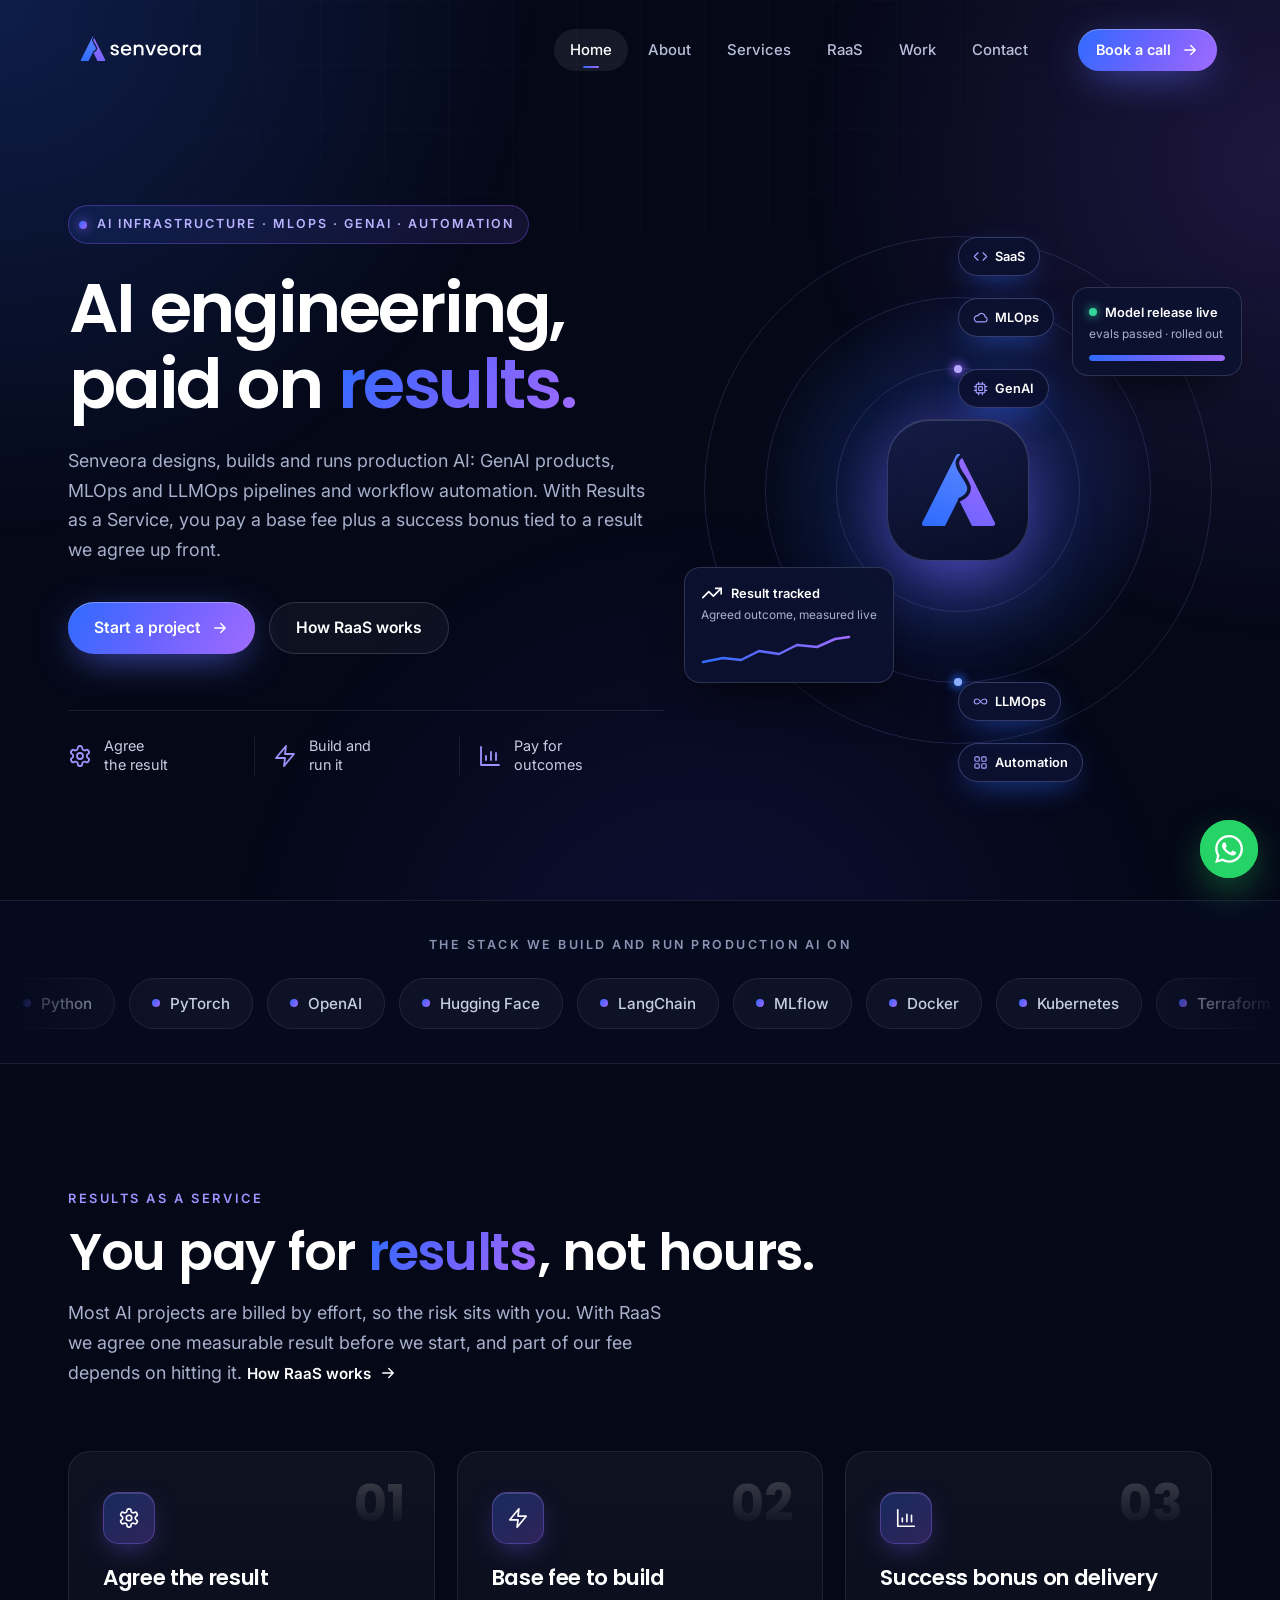
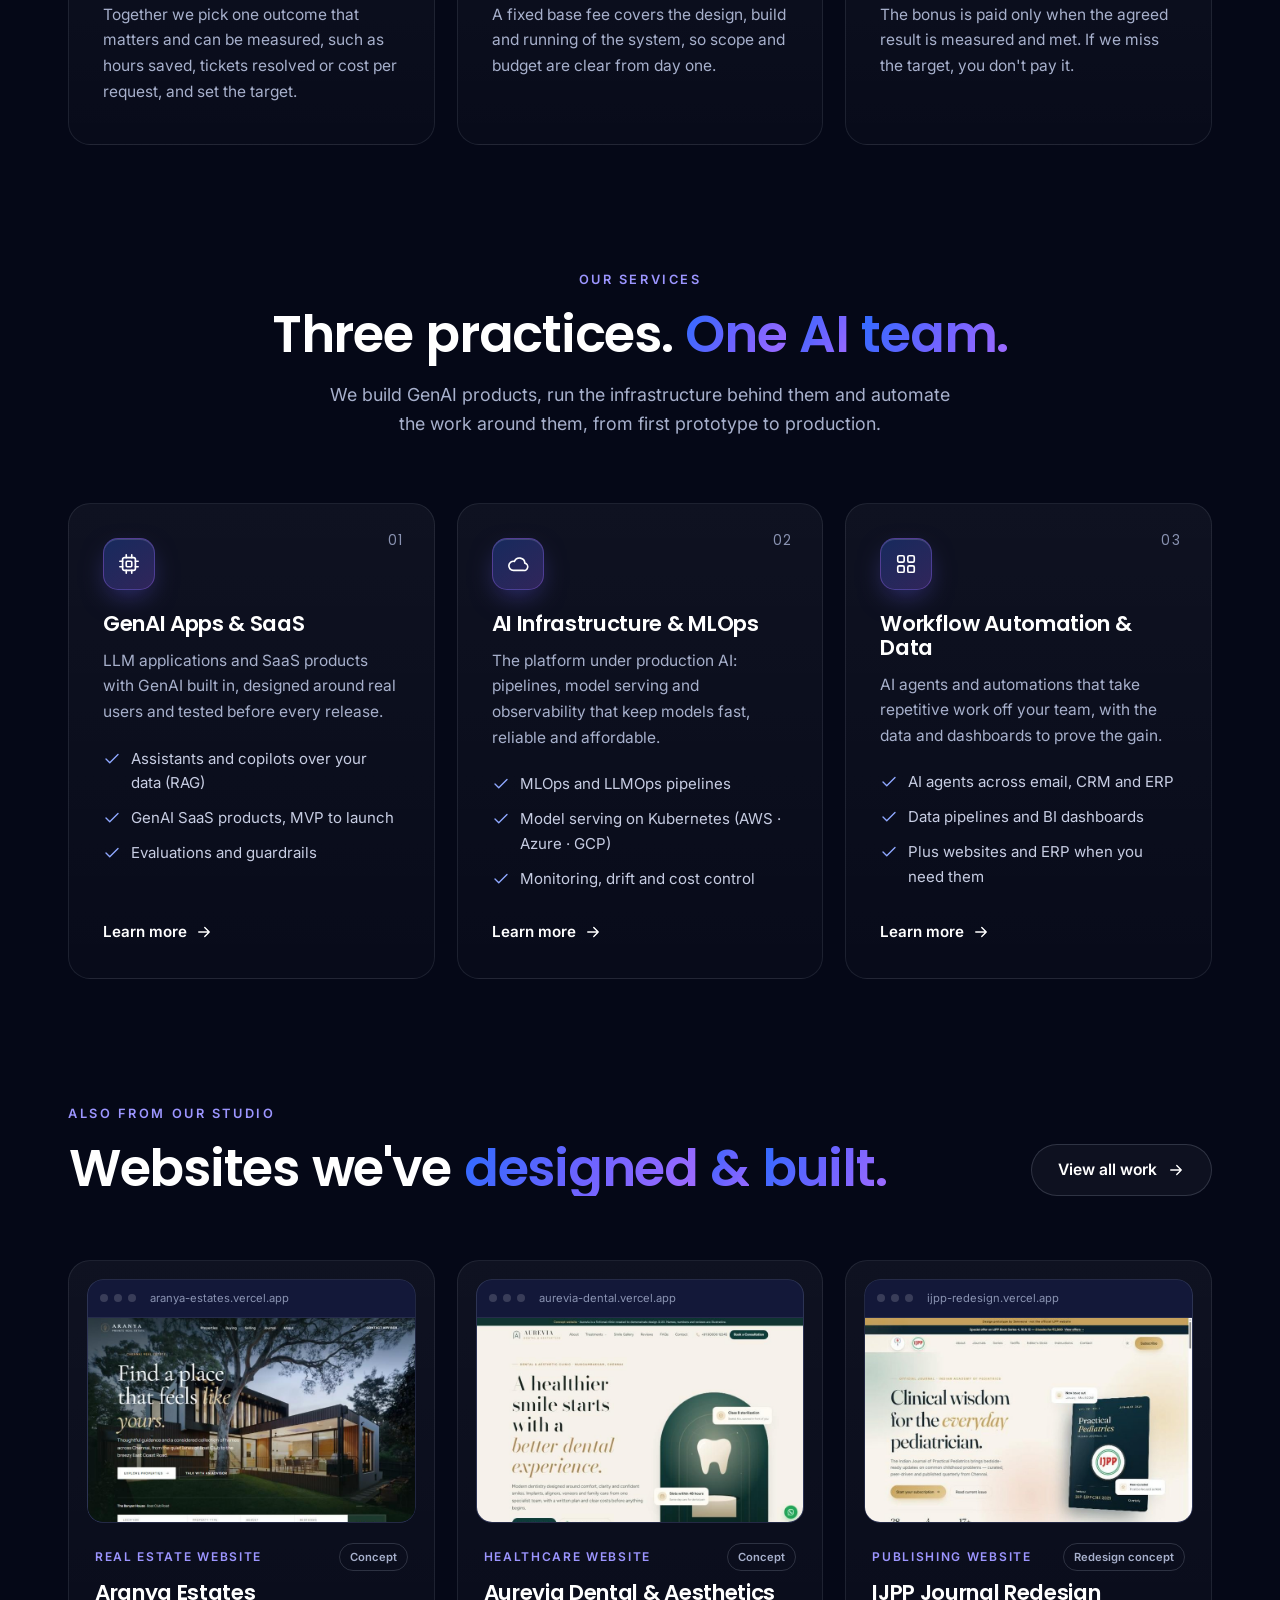
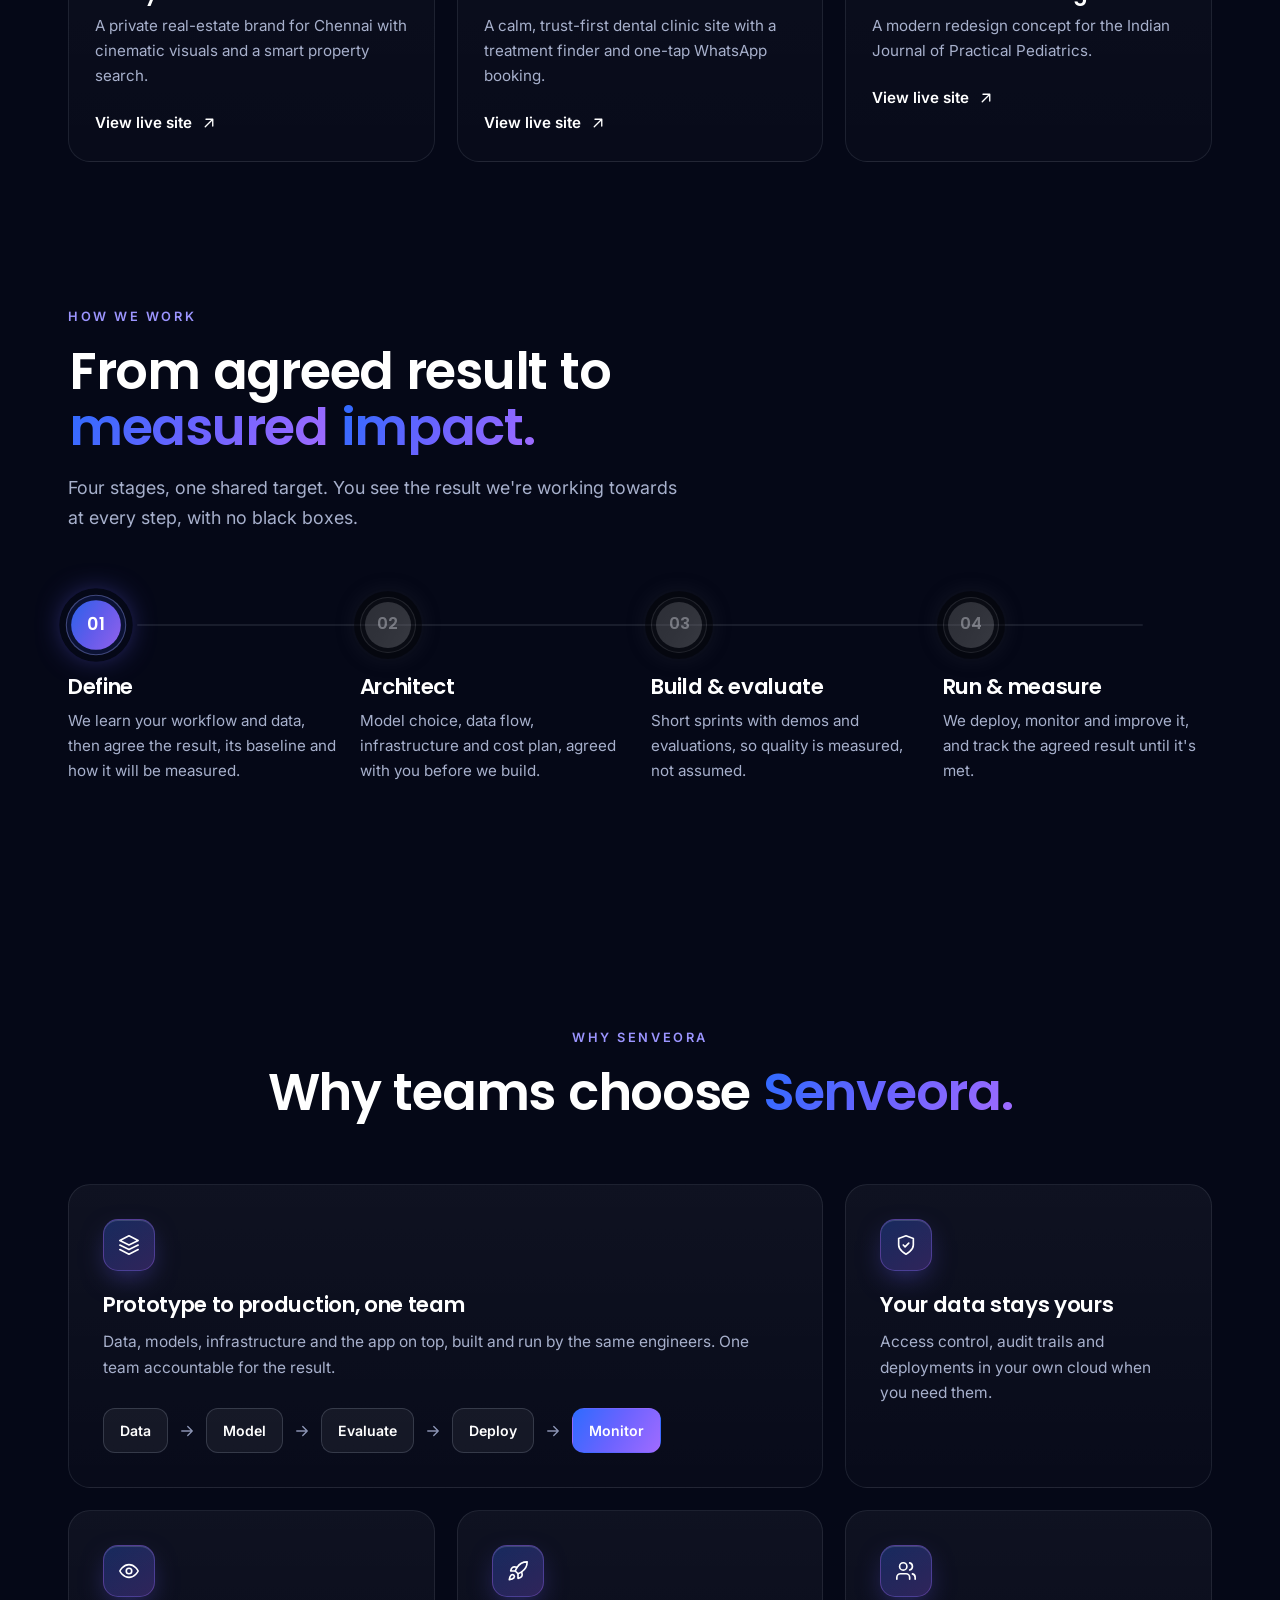
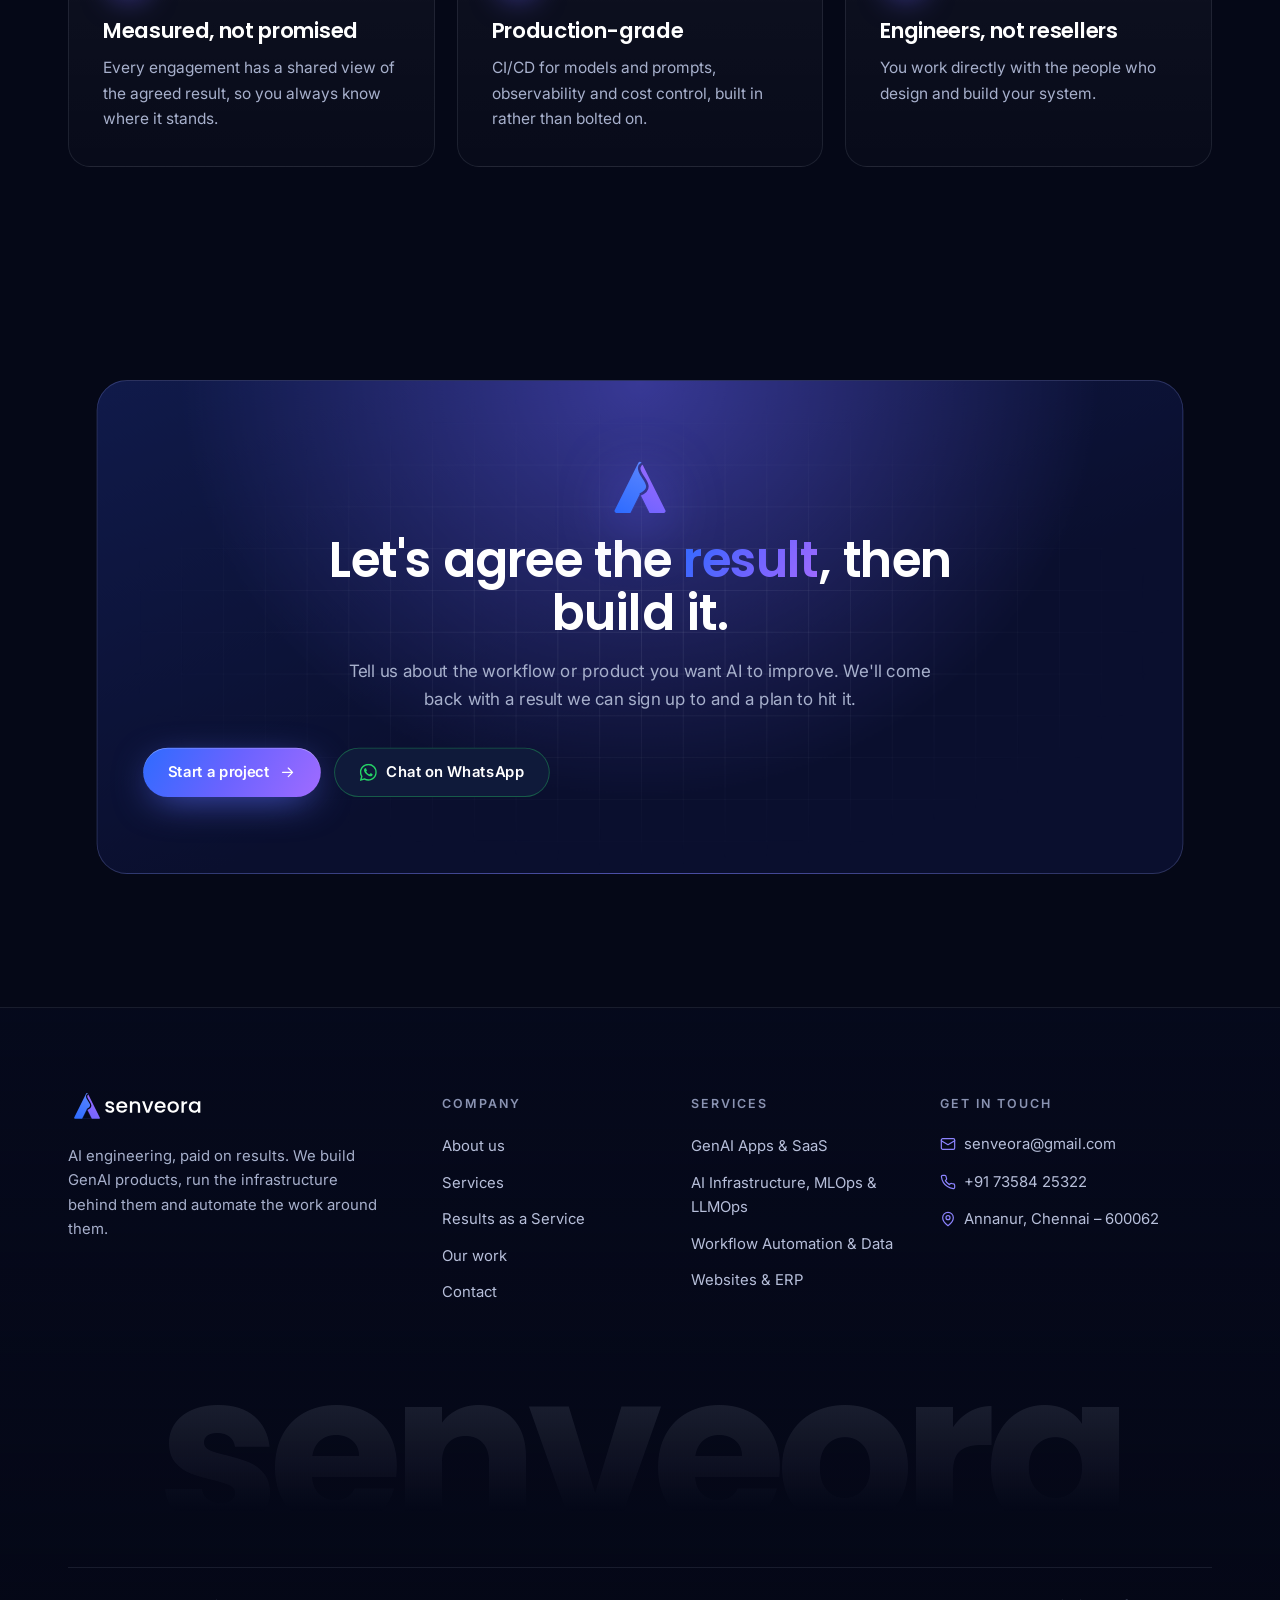
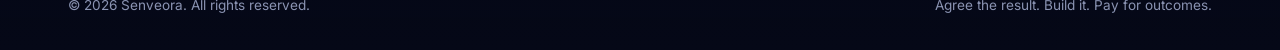
==== commit c91a10d3: "Phase 2: reposition around AI engineering and Results as a Service - Rewrite the home page around AI" ====
--- a/index.html
+++ b/index.html
@@ -3,21 +3,21 @@
 <head>
 <meta charset="utf-8">
 <meta name="viewport" content="width=device-width, initial-scale=1">
-<title>Senveora — AI, Cloud &amp; Software Engineering in Chennai</title>
-<meta name="description" content="Senveora builds AI solutions, cloud and DevOps platforms, websites and ERP systems that simplify operations, automate everyday work and help businesses grow.">
+<title>Senveora — AI Engineering Paid on Results | MLOps, LLMOps &amp; GenAI</title>
+<meta name="description" content="Senveora builds and runs production AI in Chennai: GenAI apps and SaaS, MLOps and LLMOps, and workflow automation, on a base fee plus success bonus.">
 <link rel="canonical" href="https://senveora-website.vercel.app/">
 <meta property="og:type" content="website">
 <meta property="og:site_name" content="Senveora">
-<meta property="og:title" content="Senveora — AI, Cloud &amp; Software Engineering in Chennai">
-<meta property="og:description" content="Senveora builds AI solutions, cloud and DevOps platforms, websites and ERP systems that simplify operations, automate everyday work and help businesses grow.">
+<meta property="og:title" content="Senveora — AI Engineering Paid on Results | MLOps, LLMOps &amp; GenAI">
+<meta property="og:description" content="Senveora builds and runs production AI in Chennai: GenAI apps and SaaS, MLOps and LLMOps, and workflow automation, on a base fee plus success bonus.">
 <meta property="og:url" content="https://senveora-website.vercel.app/">
 <meta property="og:image" content="https://senveora-website.vercel.app/og-image.png">
 <meta property="og:image:width" content="1200">
 <meta property="og:image:height" content="630">
-<meta property="og:image:alt" content="Senveora — AI, Cloud and Software Engineering">
+<meta property="og:image:alt" content="Senveora — AI engineering, paid on results">
 <meta name="twitter:card" content="summary_large_image">
 <script type="application/ld+json">
-{"@context":"https://schema.org","@type":"ProfessionalService","name":"Senveora","url":"https://senveora-website.vercel.app/","logo":"https://senveora-website.vercel.app/apple-touch-icon.png","image":"https://senveora-website.vercel.app/og-image.png","description":"AI, cloud and software engineering for growing businesses.","email":"senveora@gmail.com","telephone":"+91 73584 25322","address":{"@type":"PostalAddress","streetAddress":"No. 23A, Thembavani Street, Sri Sakthi Nagar, Annanur","addressLocality":"Chennai","addressRegion":"Tamil Nadu","postalCode":"600062","addressCountry":"IN"},"areaServed":"IN","sameAs":["https://wa.me/917358425322"]}
+{"@context":"https://schema.org","@type":"ProfessionalService","name":"Senveora","url":"https://senveora-website.vercel.app/","logo":"https://senveora-website.vercel.app/apple-touch-icon.png","image":"https://senveora-website.vercel.app/og-image.png","description":"AI engineering paid on results: GenAI apps and SaaS, MLOps and LLMOps, and workflow automation.","email":"senveora@gmail.com","telephone":"+91 73584 25322","address":{"@type":"PostalAddress","streetAddress":"No. 23A, Thembavani Street, Sri Sakthi Nagar, Annanur","addressLocality":"Chennai","addressRegion":"Tamil Nadu","postalCode":"600062","addressCountry":"IN"},"areaServed":"IN","sameAs":["https://wa.me/917358425322"]}
 </script>
 <meta name="theme-color" content="#050817">
 <link rel="apple-touch-icon" href="/apple-touch-icon.png">
@@ -37,6 +37,7 @@
       <a href="/" data-nav="home" class="is-active">Home</a>
       <a href="/about" data-nav="about" class="">About</a>
       <a href="/services" data-nav="services" class="">Services</a>
+      <a href="/raas" data-nav="raas" class="">RaaS</a>
       <a href="/work" data-nav="work" class="">Work</a>
       <a href="/contact" data-nav="contact" class="">Contact</a>
       <a class="btn btn-primary m-cta" href="https://wa.me/917358425322?text=Hi%20Senveora%2C%20I%27d%20like%20to%20book%20a%20call." target="_blank" rel="noopener">Book a call <svg class="i" viewBox="0 0 24 24" fill="none" stroke="currentColor" stroke-width="1.8" stroke-linecap="round" stroke-linejoin="round" aria-hidden="true"><path d="M5 12h14M13 6l6 6-6 6"/></svg></a>
@@ -52,35 +53,35 @@
 <section class="hero">
   <div class="container hero-grid">
     <div>
-      <span class="eyebrow reveal"><span class="dot"></span>IT Solutions · AI · Cloud · ERP</span>
-      <h1 data-split data-split-now>Technology that moves your <span class="grad-text">tomorrow.</span></h1>
-      <p class="lead reveal" style="--d:.16s">Senveora builds intelligent software, cloud platforms and business systems that simplify complex processes, automate the everyday and help your business grow smarter.</p>
+      <span class="eyebrow reveal"><span class="dot"></span>AI Infrastructure · MLOps · GenAI · Automation</span>
+      <h1 data-split data-split-now>AI engineering, paid on <span class="grad-text">results.</span></h1>
+      <p class="lead reveal" style="--d:.16s">Senveora designs, builds and runs production AI: GenAI products, MLOps and LLMOps pipelines and workflow automation. With Results as a Service, you pay a base fee plus a success bonus tied to a result we agree up front.</p>
       <div class="btn-row reveal" style="--d:.24s">
         <a class="btn btn-primary" href="/contact">Start a project <svg class="i" viewBox="0 0 24 24" fill="none" stroke="currentColor" stroke-width="1.8" stroke-linecap="round" stroke-linejoin="round" aria-hidden="true"><path d="M5 12h14M13 6l6 6-6 6"/></svg></a>
-        <a class="btn btn-ghost" href="/services">Explore services</a>
+        <a class="btn btn-ghost" href="/raas">How RaaS works</a>
       </div>
       <div class="pillars reveal" style="--d:.32s">
-        <div class="pillar"><svg class="i" viewBox="0 0 24 24" fill="none" stroke="currentColor" stroke-width="1.8" stroke-linecap="round" stroke-linejoin="round" aria-hidden="true"><path d="M12.22 2h-.44a2 2 0 0 0-2 2v.18a2 2 0 0 1-1 1.73l-.43.25a2 2 0 0 1-2 0l-.15-.08a2 2 0 0 0-2.73.73l-.22.38a2 2 0 0 0 .73 2.73l.15.1a2 2 0 0 1 1 1.72v.51a2 2 0 0 1-1 1.74l-.15.09a2 2 0 0 0-.73 2.73l.22.38a2 2 0 0 0 2.73.73l.15-.08a2 2 0 0 1 2 0l.43.25a2 2 0 0 1 1 1.73V20a2 2 0 0 0 2 2h.44a2 2 0 0 0 2-2v-.18a2 2 0 0 1 1-1.73l.43-.25a2 2 0 0 1 2 0l.15.08a2 2 0 0 0 2.73-.73l.22-.39a2 2 0 0 0-.73-2.73l-.15-.08a2 2 0 0 1-1-1.74v-.5a2 2 0 0 1 1-1.74l.15-.09a2 2 0 0 0 .73-2.73l-.22-.38a2 2 0 0 0-2.73-.73l-.15.08a2 2 0 0 1-2 0l-.43-.25a2 2 0 0 1-1-1.73V4a2 2 0 0 0-2-2z"/><circle cx="12" cy="12" r="3"/></svg><span>Simplify<br>Operations</span></div>
-        <div class="pillar"><svg class="i" viewBox="0 0 24 24" fill="none" stroke="currentColor" stroke-width="1.8" stroke-linecap="round" stroke-linejoin="round" aria-hidden="true"><path d="M13 2 3 14h9l-1 8 10-12h-9l1-8z"/></svg><span>Automate<br>What Matters</span></div>
-        <div class="pillar"><svg class="i" viewBox="0 0 24 24" fill="none" stroke="currentColor" stroke-width="1.8" stroke-linecap="round" stroke-linejoin="round" aria-hidden="true"><path d="M3 3v18h18"/><path d="M8 16v-4M13 16V8M18 16v-7"/></svg><span>Grow<br>Smarter</span></div>
+        <div class="pillar"><svg class="i" viewBox="0 0 24 24" fill="none" stroke="currentColor" stroke-width="1.8" stroke-linecap="round" stroke-linejoin="round" aria-hidden="true"><path d="M12.22 2h-.44a2 2 0 0 0-2 2v.18a2 2 0 0 1-1 1.73l-.43.25a2 2 0 0 1-2 0l-.15-.08a2 2 0 0 0-2.73.73l-.22.38a2 2 0 0 0 .73 2.73l.15.1a2 2 0 0 1 1 1.72v.51a2 2 0 0 1-1 1.74l-.15.09a2 2 0 0 0-.73 2.73l.22.38a2 2 0 0 0 2.73.73l.15-.08a2 2 0 0 1 2 0l.43.25a2 2 0 0 1 1 1.73V20a2 2 0 0 0 2 2h.44a2 2 0 0 0 2-2v-.18a2 2 0 0 1 1-1.73l.43-.25a2 2 0 0 1 2 0l.15.08a2 2 0 0 0 2.73-.73l.22-.39a2 2 0 0 0-.73-2.73l-.15-.08a2 2 0 0 1-1-1.74v-.5a2 2 0 0 1 1-1.74l.15-.09a2 2 0 0 0 .73-2.73l-.22-.38a2 2 0 0 0-2.73-.73l-.15.08a2 2 0 0 1-2 0l-.43-.25a2 2 0 0 1-1-1.73V4a2 2 0 0 0-2-2z"/><circle cx="12" cy="12" r="3"/></svg><span>Agree<br>the result</span></div>
+        <div class="pillar"><svg class="i" viewBox="0 0 24 24" fill="none" stroke="currentColor" stroke-width="1.8" stroke-linecap="round" stroke-linejoin="round" aria-hidden="true"><path d="M13 2 3 14h9l-1 8 10-12h-9l1-8z"/></svg><span>Build and<br>run it</span></div>
+        <div class="pillar"><svg class="i" viewBox="0 0 24 24" fill="none" stroke="currentColor" stroke-width="1.8" stroke-linecap="round" stroke-linejoin="round" aria-hidden="true"><path d="M3 3v18h18"/><path d="M8 16v-4M13 16V8M18 16v-7"/></svg><span>Pay for<br>outcomes</span></div>
       </div>
     </div>
 
     <div class="reveal" style="--d:.2s">
       <div class="orbit" aria-hidden="true">
         <div class="orbit-glow"></div>
-        <div class="ring r3"><span class="chip"><svg class="i" viewBox="0 0 24 24" fill="none" stroke="currentColor" stroke-width="1.8" stroke-linecap="round" stroke-linejoin="round" aria-hidden="true"><path d="m16 18 6-6-6-6M8 6l-6 6 6 6"/></svg> Web</span><span class="chip bottom"><svg class="i" viewBox="0 0 24 24" fill="none" stroke="currentColor" stroke-width="1.8" stroke-linecap="round" stroke-linejoin="round" aria-hidden="true"><rect x="3" y="3" width="7" height="7" rx="1.5"/><rect x="14" y="3" width="7" height="7" rx="1.5"/><rect x="3" y="14" width="7" height="7" rx="1.5"/><rect x="14" y="14" width="7" height="7" rx="1.5"/></svg> ERP</span></div>
-        <div class="ring r2"><i class="spark-dot"></i><span class="chip"><svg class="i" viewBox="0 0 24 24" fill="none" stroke="currentColor" stroke-width="1.8" stroke-linecap="round" stroke-linejoin="round" aria-hidden="true"><path d="M17.5 19H7a5 5 0 1 1 1.02-9.9A6 6 0 0 1 19.5 11a4 4 0 0 1-2 8z"/></svg> Cloud</span><span class="chip bottom"><svg class="i" viewBox="0 0 24 24" fill="none" stroke="currentColor" stroke-width="1.8" stroke-linecap="round" stroke-linejoin="round" aria-hidden="true"><path d="M12 12c-2-2.67-4-4-6-4a4 4 0 1 0 0 8c2 0 4-1.33 6-4zm0 0c2 2.67 4 4 6 4a4 4 0 0 0 0-8c-2 0-4 1.33-6 4z"/></svg> DevOps</span></div>
-        <div class="ring r1"><i class="spark-dot"></i><span class="chip"><svg class="i" viewBox="0 0 24 24" fill="none" stroke="currentColor" stroke-width="1.8" stroke-linecap="round" stroke-linejoin="round" aria-hidden="true"><rect x="5" y="5" width="14" height="14" rx="2"/><rect x="9" y="9" width="6" height="6" rx="1"/><path d="M9 2v3M15 2v3M9 19v3M15 19v3M2 9h3M2 15h3M19 9h3M19 15h3"/></svg> AI</span></div>
+        <div class="ring r3"><span class="chip"><svg class="i" viewBox="0 0 24 24" fill="none" stroke="currentColor" stroke-width="1.8" stroke-linecap="round" stroke-linejoin="round" aria-hidden="true"><path d="m16 18 6-6-6-6M8 6l-6 6 6 6"/></svg> SaaS</span><span class="chip bottom"><svg class="i" viewBox="0 0 24 24" fill="none" stroke="currentColor" stroke-width="1.8" stroke-linecap="round" stroke-linejoin="round" aria-hidden="true"><rect x="3" y="3" width="7" height="7" rx="1.5"/><rect x="14" y="3" width="7" height="7" rx="1.5"/><rect x="3" y="14" width="7" height="7" rx="1.5"/><rect x="14" y="14" width="7" height="7" rx="1.5"/></svg> Automation</span></div>
+        <div class="ring r2"><i class="spark-dot"></i><span class="chip"><svg class="i" viewBox="0 0 24 24" fill="none" stroke="currentColor" stroke-width="1.8" stroke-linecap="round" stroke-linejoin="round" aria-hidden="true"><path d="M17.5 19H7a5 5 0 1 1 1.02-9.9A6 6 0 0 1 19.5 11a4 4 0 0 1-2 8z"/></svg> MLOps</span><span class="chip bottom"><svg class="i" viewBox="0 0 24 24" fill="none" stroke="currentColor" stroke-width="1.8" stroke-linecap="round" stroke-linejoin="round" aria-hidden="true"><path d="M12 12c-2-2.67-4-4-6-4a4 4 0 1 0 0 8c2 0 4-1.33 6-4zm0 0c2 2.67 4 4 6 4a4 4 0 0 0 0-8c-2 0-4 1.33-6 4z"/></svg> LLMOps</span></div>
+        <div class="ring r1"><i class="spark-dot"></i><span class="chip"><svg class="i" viewBox="0 0 24 24" fill="none" stroke="currentColor" stroke-width="1.8" stroke-linecap="round" stroke-linejoin="round" aria-hidden="true"><rect x="5" y="5" width="14" height="14" rx="2"/><rect x="9" y="9" width="6" height="6" rx="1"/><path d="M9 2v3M15 2v3M9 19v3M15 19v3M2 9h3M2 15h3M19 9h3M19 15h3"/></svg> GenAI</span></div>
         <div class="core"><img src="[data-uri]" alt=""></div>
         <div class="float-card fc2">
-          <div class="fc-top"><span class="ok-dot"></span>Deploy successful</div>
-          <div class="fc-sub">production · all checks passed</div>
+          <div class="fc-top"><span class="ok-dot"></span>Model release live</div>
+          <div class="fc-sub">evals passed · rolled out</div>
           <div class="bar-track"><span></span></div>
         </div>
         <div class="float-card fc1">
-          <div class="fc-top"><svg class="i" viewBox="0 0 24 24" fill="none" stroke="currentColor" stroke-width="1.8" stroke-linecap="round" stroke-linejoin="round" aria-hidden="true"><path d="m22 7-8.5 8.5-5-5L2 17"/><path d="M16 7h6v6"/></svg> Insights live</div>
-          <div class="fc-sub">Forecast model updated</div>
+          <div class="fc-top"><svg class="i" viewBox="0 0 24 24" fill="none" stroke="currentColor" stroke-width="1.8" stroke-linecap="round" stroke-linejoin="round" aria-hidden="true"><path d="m22 7-8.5 8.5-5-5L2 17"/><path d="M16 7h6v6"/></svg> Result tracked</div>
+          <div class="fc-sub">Agreed outcome, measured live</div>
           <svg class="spark" viewBox="0 0 150 34" fill="none"><defs><linearGradient id="sg" x1="0" x2="1"><stop stop-color="#2E6BFF"/><stop offset="1" stop-color="#A06BFF"/></linearGradient></defs><path d="M2 28 L22 24 L40 26 L58 17 L78 20 L96 11 L116 13 L134 5 L148 3" stroke="url(#sg)" stroke-width="2.5" stroke-linecap="round" stroke-linejoin="round"/></svg>
         </div>
       </div>
@@ -90,10 +91,10 @@
 
 <!-- ===================== TECH MARQUEE ===================== -->
 <div class="marquee-wrap">
-  <div class="marquee-label">Built with the technologies modern businesses trust</div>
+  <div class="marquee-label">The stack we build and run production AI on</div>
   <div class="marquee" aria-hidden="true">
     <div class="marquee-track">
-      <span class="tech"><b></b>Python</span><span class="tech"><b></b>OpenAI</span><span class="tech"><b></b>TensorFlow</span><span class="tech"><b></b>Power BI</span><span class="tech"><b></b>AWS</span><span class="tech"><b></b>Microsoft Azure</span><span class="tech"><b></b>Google Cloud</span><span class="tech"><b></b>Docker</span><span class="tech"><b></b>Kubernetes</span><span class="tech"><b></b>Terraform</span><span class="tech"><b></b>React</span><span class="tech"><b></b>Next.js</span><span class="tech"><b></b>Node.js</span><span class="tech"><b></b>PostgreSQL</span><span class="tech"><b></b>Odoo</span><span class="tech"><b></b>ERPNext</span><span class="tech"><b></b>WordPress</span><span class="tech"><b></b>GitHub Actions</span><span class="tech"><b></b>Python</span><span class="tech"><b></b>OpenAI</span><span class="tech"><b></b>TensorFlow</span><span class="tech"><b></b>Power BI</span><span class="tech"><b></b>AWS</span><span class="tech"><b></b>Microsoft Azure</span><span class="tech"><b></b>Google Cloud</span><span class="tech"><b></b>Docker</span><span class="tech"><b></b>Kubernetes</span><span class="tech"><b></b>Terraform</span><span class="tech"><b></b>React</span><span class="tech"><b></b>Next.js</span><span class="tech"><b></b>Node.js</span><span class="tech"><b></b>PostgreSQL</span><span class="tech"><b></b>Odoo</span><span class="tech"><b></b>ERPNext</span><span class="tech"><b></b>WordPress</span><span class="tech"><b></b>GitHub Actions</span>
+      <span class="tech"><b></b>Python</span><span class="tech"><b></b>PyTorch</span><span class="tech"><b></b>OpenAI</span><span class="tech"><b></b>Hugging Face</span><span class="tech"><b></b>LangChain</span><span class="tech"><b></b>MLflow</span><span class="tech"><b></b>Docker</span><span class="tech"><b></b>Kubernetes</span><span class="tech"><b></b>Terraform</span><span class="tech"><b></b>AWS</span><span class="tech"><b></b>Microsoft Azure</span><span class="tech"><b></b>Google Cloud</span><span class="tech"><b></b>GitHub Actions</span><span class="tech"><b></b>FastAPI</span><span class="tech"><b></b>PostgreSQL</span><span class="tech"><b></b>Power BI</span><span class="tech"><b></b>Python</span><span class="tech"><b></b>PyTorch</span><span class="tech"><b></b>OpenAI</span><span class="tech"><b></b>Hugging Face</span><span class="tech"><b></b>LangChain</span><span class="tech"><b></b>MLflow</span><span class="tech"><b></b>Docker</span><span class="tech"><b></b>Kubernetes</span><span class="tech"><b></b>Terraform</span><span class="tech"><b></b>AWS</span><span class="tech"><b></b>Microsoft Azure</span><span class="tech"><b></b>Google Cloud</span><span class="tech"><b></b>GitHub Actions</span><span class="tech"><b></b>FastAPI</span><span class="tech"><b></b>PostgreSQL</span><span class="tech"><b></b>Power BI</span>
     </div>
   </div>
 </div>
@@ -102,27 +103,27 @@
 <section class="section">
   <div class="container">
     <div class="section-head reveal">
-      <span class="kicker">What we believe</span>
-      <h2 data-split>Complex technology, made <span class="grad-text">simple</span> for your business.</h2>
-      <p class="lead">We combine innovation, engineering expertise and human insight to build digital solutions that solve today's challenges and build a stronger tomorrow.</p>
+      <span class="kicker">Results as a Service</span>
+      <h2 data-split>You pay for <span class="grad-text">results</span>, not hours.</h2>
+      <p class="lead">Most AI projects are billed by effort, so the risk sits with you. With RaaS we agree one measurable result before we start, and part of our fee depends on hitting it. <a class="link-arrow" href="/raas" style="display:inline-flex">How RaaS works <svg class="i" viewBox="0 0 24 24" fill="none" stroke="currentColor" stroke-width="1.8" stroke-linecap="round" stroke-linejoin="round" aria-hidden="true"><path d="M5 12h14M13 6l6 6-6 6"/></svg></a></p>
     </div>
     <div class="grid-3">
       <article class="card spot lift pillar-card reveal">
         <div class="icon-box"><svg class="i" viewBox="0 0 24 24" fill="none" stroke="currentColor" stroke-width="1.8" stroke-linecap="round" stroke-linejoin="round" aria-hidden="true"><path d="M12.22 2h-.44a2 2 0 0 0-2 2v.18a2 2 0 0 1-1 1.73l-.43.25a2 2 0 0 1-2 0l-.15-.08a2 2 0 0 0-2.73.73l-.22.38a2 2 0 0 0 .73 2.73l.15.1a2 2 0 0 1 1 1.72v.51a2 2 0 0 1-1 1.74l-.15.09a2 2 0 0 0-.73 2.73l.22.38a2 2 0 0 0 2.73.73l.15-.08a2 2 0 0 1 2 0l.43.25a2 2 0 0 1 1 1.73V20a2 2 0 0 0 2 2h.44a2 2 0 0 0 2-2v-.18a2 2 0 0 1 1-1.73l.43-.25a2 2 0 0 1 2 0l.15.08a2 2 0 0 0 2.73-.73l.22-.39a2 2 0 0 0-.73-2.73l-.15-.08a2 2 0 0 1-1-1.74v-.5a2 2 0 0 1 1-1.74l.15-.09a2 2 0 0 0 .73-2.73l-.22-.38a2 2 0 0 0-2.73-.73l-.15.08a2 2 0 0 1-2 0l-.43-.25a2 2 0 0 1-1-1.73V4a2 2 0 0 0-2-2z"/><circle cx="12" cy="12" r="3"/></svg></div>
-        <h3>Simplify Operations</h3>
-        <p>We map how your business runs, remove friction and replace scattered tools with one clear, connected system.</p>
+        <h3>Agree the result</h3>
+        <p>Together we pick one outcome that matters and can be measured, such as hours saved, tickets resolved or cost per request, and set the target.</p>
         <span class="big-num">01</span>
       </article>
       <article class="card spot lift pillar-card reveal" style="--d:.1s">
         <div class="icon-box"><svg class="i" viewBox="0 0 24 24" fill="none" stroke="currentColor" stroke-width="1.8" stroke-linecap="round" stroke-linejoin="round" aria-hidden="true"><path d="M13 2 3 14h9l-1 8 10-12h-9l1-8z"/></svg></div>
-        <h3>Automate What Matters</h3>
-        <p>Repetitive work goes to software. Your people get time back for the decisions and relationships that grow the business.</p>
+        <h3>Base fee to build</h3>
+        <p>A fixed base fee covers the design, build and running of the system, so scope and budget are clear from day one.</p>
         <span class="big-num">02</span>
       </article>
       <article class="card spot lift pillar-card reveal" style="--d:.2s">
         <div class="icon-box"><svg class="i" viewBox="0 0 24 24" fill="none" stroke="currentColor" stroke-width="1.8" stroke-linecap="round" stroke-linejoin="round" aria-hidden="true"><path d="M3 3v18h18"/><path d="M8 16v-4M13 16V8M18 16v-7"/></svg></div>
-        <h3>Grow Smarter</h3>
-        <p>Real-time data and AI-driven insight turn guesswork into confident decisions, backed by infrastructure that scales with you.</p>
+        <h3>Success bonus on delivery</h3>
+        <p>The bonus is paid only when the agreed result is measured and met. If we miss the target, you don't pay it.</p>
         <span class="big-num">03</span>
       </article>
     </div>
@@ -134,43 +135,43 @@
   <div class="container">
     <div class="section-head center reveal">
       <span class="kicker">Our services</span>
-      <h2 data-split>Three practices. <span class="grad-text">One partner.</span></h2>
-      <p class="lead">From your first website to enterprise-wide ERP and AI, we design, build and run the technology behind your growth.</p>
+      <h2 data-split>Three practices. <span class="grad-text">One AI team.</span></h2>
+      <p class="lead">We build GenAI products, run the infrastructure behind them and automate the work around them, from first prototype to production.</p>
     </div>
     <div class="grid-3">
       <article class="card spot lift service-card reveal">
         <span class="num">01</span>
         <div class="icon-box"><svg class="i" viewBox="0 0 24 24" fill="none" stroke="currentColor" stroke-width="1.8" stroke-linecap="round" stroke-linejoin="round" aria-hidden="true"><rect x="5" y="5" width="14" height="14" rx="2"/><rect x="9" y="9" width="6" height="6" rx="1"/><path d="M9 2v3M15 2v3M9 19v3M15 19v3M2 9h3M2 15h3M19 9h3M19 15h3"/></svg></div>
-        <h3>AI &amp; Data Analytics</h3>
-        <p>Turn your data into decisions with intelligent automation, predictive models and dashboards your team will actually use.</p>
+        <h3>GenAI Apps &amp; SaaS</h3>
+        <p>LLM applications and SaaS products with GenAI built in, designed around real users and tested before every release.</p>
         <ul class="checks">
-          <li><svg class="i" viewBox="0 0 24 24" fill="none" stroke="currentColor" stroke-width="1.8" stroke-linecap="round" stroke-linejoin="round" aria-hidden="true"><path d="M20 6 9 17l-5-5"/></svg>AI assistants &amp; chatbots</li>
-          <li><svg class="i" viewBox="0 0 24 24" fill="none" stroke="currentColor" stroke-width="1.8" stroke-linecap="round" stroke-linejoin="round" aria-hidden="true"><path d="M20 6 9 17l-5-5"/></svg>Predictive analytics &amp; forecasting</li>
-          <li><svg class="i" viewBox="0 0 24 24" fill="none" stroke="currentColor" stroke-width="1.8" stroke-linecap="round" stroke-linejoin="round" aria-hidden="true"><path d="M20 6 9 17l-5-5"/></svg>BI dashboards &amp; reporting</li>
+          <li><svg class="i" viewBox="0 0 24 24" fill="none" stroke="currentColor" stroke-width="1.8" stroke-linecap="round" stroke-linejoin="round" aria-hidden="true"><path d="M20 6 9 17l-5-5"/></svg>Assistants and copilots over your data (RAG)</li>
+          <li><svg class="i" viewBox="0 0 24 24" fill="none" stroke="currentColor" stroke-width="1.8" stroke-linecap="round" stroke-linejoin="round" aria-hidden="true"><path d="M20 6 9 17l-5-5"/></svg>GenAI SaaS products, MVP to launch</li>
+          <li><svg class="i" viewBox="0 0 24 24" fill="none" stroke="currentColor" stroke-width="1.8" stroke-linecap="round" stroke-linejoin="round" aria-hidden="true"><path d="M20 6 9 17l-5-5"/></svg>Evaluations and guardrails</li>
         </ul>
         <a class="link-arrow" href="/services">Learn more <svg class="i" viewBox="0 0 24 24" fill="none" stroke="currentColor" stroke-width="1.8" stroke-linecap="round" stroke-linejoin="round" aria-hidden="true"><path d="M5 12h14M13 6l6 6-6 6"/></svg></a>
       </article>
       <article class="card spot lift service-card reveal" style="--d:.1s">
         <span class="num">02</span>
         <div class="icon-box"><svg class="i" viewBox="0 0 24 24" fill="none" stroke="currentColor" stroke-width="1.8" stroke-linecap="round" stroke-linejoin="round" aria-hidden="true"><path d="M17.5 19H7a5 5 0 1 1 1.02-9.9A6 6 0 0 1 19.5 11a4 4 0 0 1-2 8z"/></svg></div>
-        <h3>Cloud &amp; DevOps</h3>
-        <p>Secure, scalable cloud infrastructure with automated pipelines, so you ship faster and sleep better.</p>
+        <h3>AI Infrastructure &amp; MLOps</h3>
+        <p>The platform under production AI: pipelines, model serving and observability that keep models fast, reliable and affordable.</p>
         <ul class="checks">
-          <li><svg class="i" viewBox="0 0 24 24" fill="none" stroke="currentColor" stroke-width="1.8" stroke-linecap="round" stroke-linejoin="round" aria-hidden="true"><path d="M20 6 9 17l-5-5"/></svg>Cloud migration (AWS · Azure · GCP)</li>
-          <li><svg class="i" viewBox="0 0 24 24" fill="none" stroke="currentColor" stroke-width="1.8" stroke-linecap="round" stroke-linejoin="round" aria-hidden="true"><path d="M20 6 9 17l-5-5"/></svg>CI/CD, containers &amp; Kubernetes</li>
-          <li><svg class="i" viewBox="0 0 24 24" fill="none" stroke="currentColor" stroke-width="1.8" stroke-linecap="round" stroke-linejoin="round" aria-hidden="true"><path d="M20 6 9 17l-5-5"/></svg>Monitoring, security &amp; cost control</li>
+          <li><svg class="i" viewBox="0 0 24 24" fill="none" stroke="currentColor" stroke-width="1.8" stroke-linecap="round" stroke-linejoin="round" aria-hidden="true"><path d="M20 6 9 17l-5-5"/></svg>MLOps and LLMOps pipelines</li>
+          <li><svg class="i" viewBox="0 0 24 24" fill="none" stroke="currentColor" stroke-width="1.8" stroke-linecap="round" stroke-linejoin="round" aria-hidden="true"><path d="M20 6 9 17l-5-5"/></svg>Model serving on Kubernetes (AWS · Azure · GCP)</li>
+          <li><svg class="i" viewBox="0 0 24 24" fill="none" stroke="currentColor" stroke-width="1.8" stroke-linecap="round" stroke-linejoin="round" aria-hidden="true"><path d="M20 6 9 17l-5-5"/></svg>Monitoring, drift and cost control</li>
         </ul>
         <a class="link-arrow" href="/services">Learn more <svg class="i" viewBox="0 0 24 24" fill="none" stroke="currentColor" stroke-width="1.8" stroke-linecap="round" stroke-linejoin="round" aria-hidden="true"><path d="M5 12h14M13 6l6 6-6 6"/></svg></a>
       </article>
       <article class="card spot lift service-card reveal" style="--d:.2s">
         <span class="num">03</span>
         <div class="icon-box"><svg class="i" viewBox="0 0 24 24" fill="none" stroke="currentColor" stroke-width="1.8" stroke-linecap="round" stroke-linejoin="round" aria-hidden="true"><rect x="3" y="3" width="7" height="7" rx="1.5"/><rect x="14" y="3" width="7" height="7" rx="1.5"/><rect x="3" y="14" width="7" height="7" rx="1.5"/><rect x="14" y="14" width="7" height="7" rx="1.5"/></svg></div>
-        <h3>Website &amp; ERP</h3>
-        <p>High-performance websites and ERP systems that connect sales, inventory, finance and people in one place.</p>
+        <h3>Workflow Automation &amp; Data</h3>
+        <p>AI agents and automations that take repetitive work off your team, with the data and dashboards to prove the gain.</p>
         <ul class="checks">
-          <li><svg class="i" viewBox="0 0 24 24" fill="none" stroke="currentColor" stroke-width="1.8" stroke-linecap="round" stroke-linejoin="round" aria-hidden="true"><path d="M20 6 9 17l-5-5"/></svg>Corporate sites, web apps &amp; e-commerce</li>
-          <li><svg class="i" viewBox="0 0 24 24" fill="none" stroke="currentColor" stroke-width="1.8" stroke-linecap="round" stroke-linejoin="round" aria-hidden="true"><path d="M20 6 9 17l-5-5"/></svg>ERP implementation &amp; customisation</li>
-          <li><svg class="i" viewBox="0 0 24 24" fill="none" stroke="currentColor" stroke-width="1.8" stroke-linecap="round" stroke-linejoin="round" aria-hidden="true"><path d="M20 6 9 17l-5-5"/></svg>Integrations &amp; data migration</li>
+          <li><svg class="i" viewBox="0 0 24 24" fill="none" stroke="currentColor" stroke-width="1.8" stroke-linecap="round" stroke-linejoin="round" aria-hidden="true"><path d="M20 6 9 17l-5-5"/></svg>AI agents across email, CRM and ERP</li>
+          <li><svg class="i" viewBox="0 0 24 24" fill="none" stroke="currentColor" stroke-width="1.8" stroke-linecap="round" stroke-linejoin="round" aria-hidden="true"><path d="M20 6 9 17l-5-5"/></svg>Data pipelines and BI dashboards</li>
+          <li><svg class="i" viewBox="0 0 24 24" fill="none" stroke="currentColor" stroke-width="1.8" stroke-linecap="round" stroke-linejoin="round" aria-hidden="true"><path d="M20 6 9 17l-5-5"/></svg>Plus websites and ERP when you need them</li>
         </ul>
         <a class="link-arrow" href="/services">Learn more <svg class="i" viewBox="0 0 24 24" fill="none" stroke="currentColor" stroke-width="1.8" stroke-linecap="round" stroke-linejoin="round" aria-hidden="true"><path d="M5 12h14M13 6l6 6-6 6"/></svg></a>
       </article>
@@ -183,8 +184,8 @@
   <div class="container">
     <div class="section-head work-head reveal">
       <div>
-        <span class="kicker">Selected work</span>
-        <h2 data-split>Recent work, <span class="grad-text">designed &amp; built.</span></h2>
+        <span class="kicker">Also from our studio</span>
+        <h2 data-split>Websites we've <span class="grad-text">designed &amp; built.</span></h2>
       </div>
       <a class="btn btn-ghost" href="/work">View all work <svg class="i" viewBox="0 0 24 24" fill="none" stroke="currentColor" stroke-width="1.8" stroke-linecap="round" stroke-linejoin="round" aria-hidden="true"><path d="M5 12h14M13 6l6 6-6 6"/></svg></a>
     </div>
@@ -222,14 +223,14 @@
   <div class="container">
     <div class="section-head reveal">
       <span class="kicker">How we work</span>
-      <h2 data-split>A clear path from idea to <span class="grad-text">impact.</span></h2>
-      <p class="lead">A transparent, four-stage process that keeps you in control at every step, with no surprises and no black boxes.</p>
+      <h2 data-split>From agreed result to <span class="grad-text">measured impact.</span></h2>
+      <p class="lead">Four stages, one shared target. You see the result we're working towards at every step, with no black boxes.</p>
     </div>
     <div class="process" data-process><span class="process-fill" aria-hidden="true"></span>
-      <div class="step reveal"><span class="badge">01</span><h3>Discover</h3><p>We learn your business, goals and bottlenecks, then define what success looks like.</p></div>
-      <div class="step reveal" style="--d:.1s"><span class="badge">02</span><h3>Design</h3><p>Architecture, UX and a delivery roadmap, agreed with you before a line of code is written.</p></div>
-      <div class="step reveal" style="--d:.2s"><span class="badge">03</span><h3>Build</h3><p>Agile sprints with regular demos, so you see progress and shape the product as it grows.</p></div>
-      <div class="step reveal" style="--d:.3s"><span class="badge">04</span><h3>Scale</h3><p>Launch, monitor and improve. We stay on as your long-term technology partner.</p></div>
+      <div class="step reveal"><span class="badge">01</span><h3>Define</h3><p>We learn your workflow and data, then agree the result, its baseline and how it will be measured.</p></div>
+      <div class="step reveal" style="--d:.1s"><span class="badge">02</span><h3>Architect</h3><p>Model choice, data flow, infrastructure and cost plan, agreed with you before we build.</p></div>
+      <div class="step reveal" style="--d:.2s"><span class="badge">03</span><h3>Build &amp; evaluate</h3><p>Short sprints with demos and evaluations, so quality is measured, not assumed.</p></div>
+      <div class="step reveal" style="--d:.3s"><span class="badge">04</span><h3>Run &amp; measure</h3><p>We deploy, monitor and improve it, and track the agreed result until it's met.</p></div>
     </div>
   </div>
 </section>
@@ -239,40 +240,40 @@
   <div class="container">
     <div class="section-head center reveal">
       <span class="kicker">Why Senveora</span>
-      <h2 data-split>Built for businesses that <span class="grad-text">think ahead.</span></h2>
+      <h2 data-split>Why teams choose <span class="grad-text">Senveora.</span></h2>
     </div>
     <div class="bento">
       <article class="card spot b-a reveal">
         <div class="icon-box"><svg class="i" viewBox="0 0 24 24" fill="none" stroke="currentColor" stroke-width="1.8" stroke-linecap="round" stroke-linejoin="round" aria-hidden="true"><path d="m12 2 10 5-10 5L2 7l10-5z"/><path d="m2 17 10 5 10-5M2 12l10 5 10-5"/></svg></div>
-        <h3>One partner, end to end</h3>
-        <p>Strategy, design, engineering, cloud and support under one roof. Fewer vendors, less friction, one team accountable for results.</p>
+        <h3>Prototype to production, one team</h3>
+        <p>Data, models, infrastructure and the app on top, built and run by the same engineers. One team accountable for the result.</p>
         <div class="feature-flow">
-          <span class="flow-node">Strategy</span><span class="flow-arrow"><svg class="i" viewBox="0 0 24 24" fill="none" stroke="currentColor" stroke-width="1.8" stroke-linecap="round" stroke-linejoin="round" aria-hidden="true"><path d="M5 12h14M13 6l6 6-6 6"/></svg></span>
-          <span class="flow-node">Design</span><span class="flow-arrow"><svg class="i" viewBox="0 0 24 24" fill="none" stroke="currentColor" stroke-width="1.8" stroke-linecap="round" stroke-linejoin="round" aria-hidden="true"><path d="M5 12h14M13 6l6 6-6 6"/></svg></span>
-          <span class="flow-node">Build</span><span class="flow-arrow"><svg class="i" viewBox="0 0 24 24" fill="none" stroke="currentColor" stroke-width="1.8" stroke-linecap="round" stroke-linejoin="round" aria-hidden="true"><path d="M5 12h14M13 6l6 6-6 6"/></svg></span>
+          <span class="flow-node">Data</span><span class="flow-arrow"><svg class="i" viewBox="0 0 24 24" fill="none" stroke="currentColor" stroke-width="1.8" stroke-linecap="round" stroke-linejoin="round" aria-hidden="true"><path d="M5 12h14M13 6l6 6-6 6"/></svg></span>
+          <span class="flow-node">Model</span><span class="flow-arrow"><svg class="i" viewBox="0 0 24 24" fill="none" stroke="currentColor" stroke-width="1.8" stroke-linecap="round" stroke-linejoin="round" aria-hidden="true"><path d="M5 12h14M13 6l6 6-6 6"/></svg></span>
+          <span class="flow-node">Evaluate</span><span class="flow-arrow"><svg class="i" viewBox="0 0 24 24" fill="none" stroke="currentColor" stroke-width="1.8" stroke-linecap="round" stroke-linejoin="round" aria-hidden="true"><path d="M5 12h14M13 6l6 6-6 6"/></svg></span>
           <span class="flow-node">Deploy</span><span class="flow-arrow"><svg class="i" viewBox="0 0 24 24" fill="none" stroke="currentColor" stroke-width="1.8" stroke-linecap="round" stroke-linejoin="round" aria-hidden="true"><path d="M5 12h14M13 6l6 6-6 6"/></svg></span>
-          <span class="flow-node hl">Grow</span>
+          <span class="flow-node hl">Monitor</span>
         </div>
       </article>
       <article class="card spot b-b reveal" style="--d:.1s">
         <div class="icon-box"><svg class="i" viewBox="0 0 24 24" fill="none" stroke="currentColor" stroke-width="1.8" stroke-linecap="round" stroke-linejoin="round" aria-hidden="true"><path d="M12 22s8-4 8-10V5l-8-3-8 3v7c0 6 8 10 8 10z"/><path d="m9 12 2 2 4-4"/></svg></div>
-        <h3>Security first</h3>
-        <p>Best-practice security, access control and backups built in from day one.</p>
+        <h3>Your data stays yours</h3>
+        <p>Access control, audit trails and deployments in your own cloud when you need them.</p>
       </article>
       <article class="card spot b-c reveal">
         <div class="icon-box"><svg class="i" viewBox="0 0 24 24" fill="none" stroke="currentColor" stroke-width="1.8" stroke-linecap="round" stroke-linejoin="round" aria-hidden="true"><path d="M2 12s3.5-7 10-7 10 7 10 7-3.5 7-10 7S2 12 2 12z"/><circle cx="12" cy="12" r="3"/></svg></div>
-        <h3>Transparent delivery</h3>
-        <p>Clear scope, honest timelines and regular demos. You always know where things stand.</p>
+        <h3>Measured, not promised</h3>
+        <p>Every engagement has a shared view of the agreed result, so you always know where it stands.</p>
       </article>
       <article class="card spot b-d reveal" style="--d:.1s">
         <div class="icon-box"><svg class="i" viewBox="0 0 24 24" fill="none" stroke="currentColor" stroke-width="1.8" stroke-linecap="round" stroke-linejoin="round" aria-hidden="true"><path d="M4.5 16.5c-1.5 1.26-2 5-2 5s3.74-.5 5-2c.71-.84.7-2.13-.09-2.91a2.18 2.18 0 0 0-2.91-.09z"/><path d="m12 15-3-3a22 22 0 0 1 2-3.95A12.88 12.88 0 0 1 22 2c0 2.72-.78 7.5-6 11a22.35 22.35 0 0 1-4 2z"/><path d="M9 12H4s.55-3.03 2-4c1.62-1.08 5 0 5 0M12 15v5s3.03-.55 4-2c1.08-1.62 0-5 0-5"/></svg></div>
-        <h3>Built to scale</h3>
-        <p>Modern, cloud-native architecture that grows with your users, data and ambitions.</p>
+        <h3>Production-grade</h3>
+        <p>CI/CD for models and prompts, observability and cost control, built in rather than bolted on.</p>
       </article>
       <article class="card spot b-e reveal" style="--d:.2s">
         <div class="icon-box"><svg class="i" viewBox="0 0 24 24" fill="none" stroke="currentColor" stroke-width="1.8" stroke-linecap="round" stroke-linejoin="round" aria-hidden="true"><path d="M16 21v-2a4 4 0 0 0-4-4H6a4 4 0 0 0-4 4v2"/><circle cx="9" cy="7" r="4"/><path d="M22 21v-2a4 4 0 0 0-3-3.87M16 3.13a4 4 0 0 1 0 7.75"/></svg></div>
-        <h3>Human insight</h3>
-        <p>Technology designed around the people who use it, not the other way round.</p>
+        <h3>Engineers, not resellers</h3>
+        <p>You work directly with the people who design and build your system.</p>
       </article>
     </div>
   </div>
@@ -283,8 +284,8 @@
   <div class="container">
     <div class="cta-band" data-scrub>
       <img class="cta-mark" src="[data-uri]" alt="">
-      <h2 data-split>Let's build your <span class="grad-text">tomorrow</span>, today.</h2>
-      <p class="lead">Tell us about your idea or challenge. We'll get back to you quickly with clear next steps.</p>
+      <h2 data-split>Let's agree the <span class="grad-text">result</span>, then build it.</h2>
+      <p class="lead">Tell us about the workflow or product you want AI to improve. We'll come back with a result we can sign up to and a plan to hit it.</p>
       <div class="btn-row">
         <a class="btn btn-primary" href="/contact">Start a project <svg class="i" viewBox="0 0 24 24" fill="none" stroke="currentColor" stroke-width="1.8" stroke-linecap="round" stroke-linejoin="round" aria-hidden="true"><path d="M5 12h14M13 6l6 6-6 6"/></svg></a>
         <a class="btn btn-wa" href="https://wa.me/917358425322?text=Hi%20Senveora%2C%20I%27d%20like%20to%20book%20a%20call." target="_blank" rel="noopener"><span class="wa"><svg class="i" viewBox="0 0 24 24" fill="currentColor" aria-hidden="true"><path d="M17.47 14.38c-.3-.15-1.76-.87-2.03-.97-.27-.1-.47-.15-.67.15-.2.3-.77.97-.94 1.17-.17.2-.35.22-.64.07-.3-.15-1.26-.46-2.4-1.48-.89-.79-1.49-1.77-1.66-2.07-.17-.3-.02-.46.13-.61.13-.13.3-.35.45-.52.15-.17.2-.3.3-.5.1-.2.05-.37-.02-.52-.08-.15-.67-1.62-.92-2.22-.24-.58-.49-.5-.67-.51h-.57c-.2 0-.52.07-.79.37-.27.3-1.04 1.02-1.04 2.48s1.07 2.88 1.21 3.07c.15.2 2.1 3.2 5.08 4.49.71.31 1.26.49 1.69.63.71.22 1.36.19 1.87.12.57-.09 1.76-.72 2.01-1.41.25-.7.25-1.29.17-1.41-.07-.12-.27-.2-.57-.35zM12.05 21.8h-.01a9.87 9.87 0 0 1-5.03-1.38l-.36-.21-3.74.98 1-3.65-.24-.37a9.86 9.86 0 0 1-1.51-5.26c0-5.45 4.44-9.88 9.89-9.88 2.64 0 5.12 1.03 6.99 2.9a9.82 9.82 0 0 1 2.89 6.99c0 5.45-4.44 9.88-9.88 9.88zm8.41-18.3A11.81 11.81 0 0 0 12.05 0C5.5 0 .16 5.34.16 11.89c0 2.1.55 4.14 1.59 5.95L.06 24l6.3-1.65a11.88 11.88 0 0 0 5.68 1.45h.01c6.55 0 11.89-5.34 11.89-11.89 0-3.18-1.24-6.16-3.48-8.41z"/></svg></span>Chat on WhatsApp</a>
@@ -299,7 +300,7 @@
     <div class="footer-grid">
       <div>
         <a class="brand" href="/" aria-label="Senveora home"><img src="[data-uri]" alt="senveora" width="140" height="38"></a>
-        <p>Technology that moves your tomorrow. We simplify operations, automate what matters and help businesses grow smarter.</p>
+        <p>AI engineering, paid on results. We build GenAI products, run the infrastructure behind them and automate the work around them.</p>
         
       </div>
       <div>
@@ -307,6 +308,7 @@
         <ul>
           <li><a href="/about">About us</a></li>
           <li><a href="/services">Services</a></li>
+          <li><a href="/raas">Results as a Service</a></li>
           <li><a href="/work">Our work</a></li>
           <li><a href="/contact">Contact</a></li>
         </ul>
@@ -314,10 +316,10 @@
       <div>
         <h5>Services</h5>
         <ul>
-          <li><a href="/services">AI &amp; Data Analytics</a></li>
-          <li><a href="/services">Cloud &amp; DevOps</a></li>
-          <li><a href="/services">Website Development</a></li>
-          <li><a href="/services">ERP Solutions</a></li>
+          <li><a href="/services#svc-ai">GenAI Apps &amp; SaaS</a></li>
+          <li><a href="/services#svc-cloud">AI Infrastructure, MLOps &amp; LLMOps</a></li>
+          <li><a href="/services#svc-web">Workflow Automation &amp; Data</a></li>
+          <li><a href="/services#svc-web">Websites &amp; ERP</a></li>
         </ul>
       </div>
       <div>
@@ -332,7 +334,7 @@
     <div class="footer-big" aria-hidden="true">senveora</div>
     <div class="footer-bottom">
       <span>© <span data-year>2026</span> Senveora. All rights reserved.</span>
-      <span>Simplify Operations. Automate What Matters. Grow Smarter.</span>
+      <span>Agree the result. Build it. Pay for outcomes.</span>
     </div>
   </div>
 </footer>
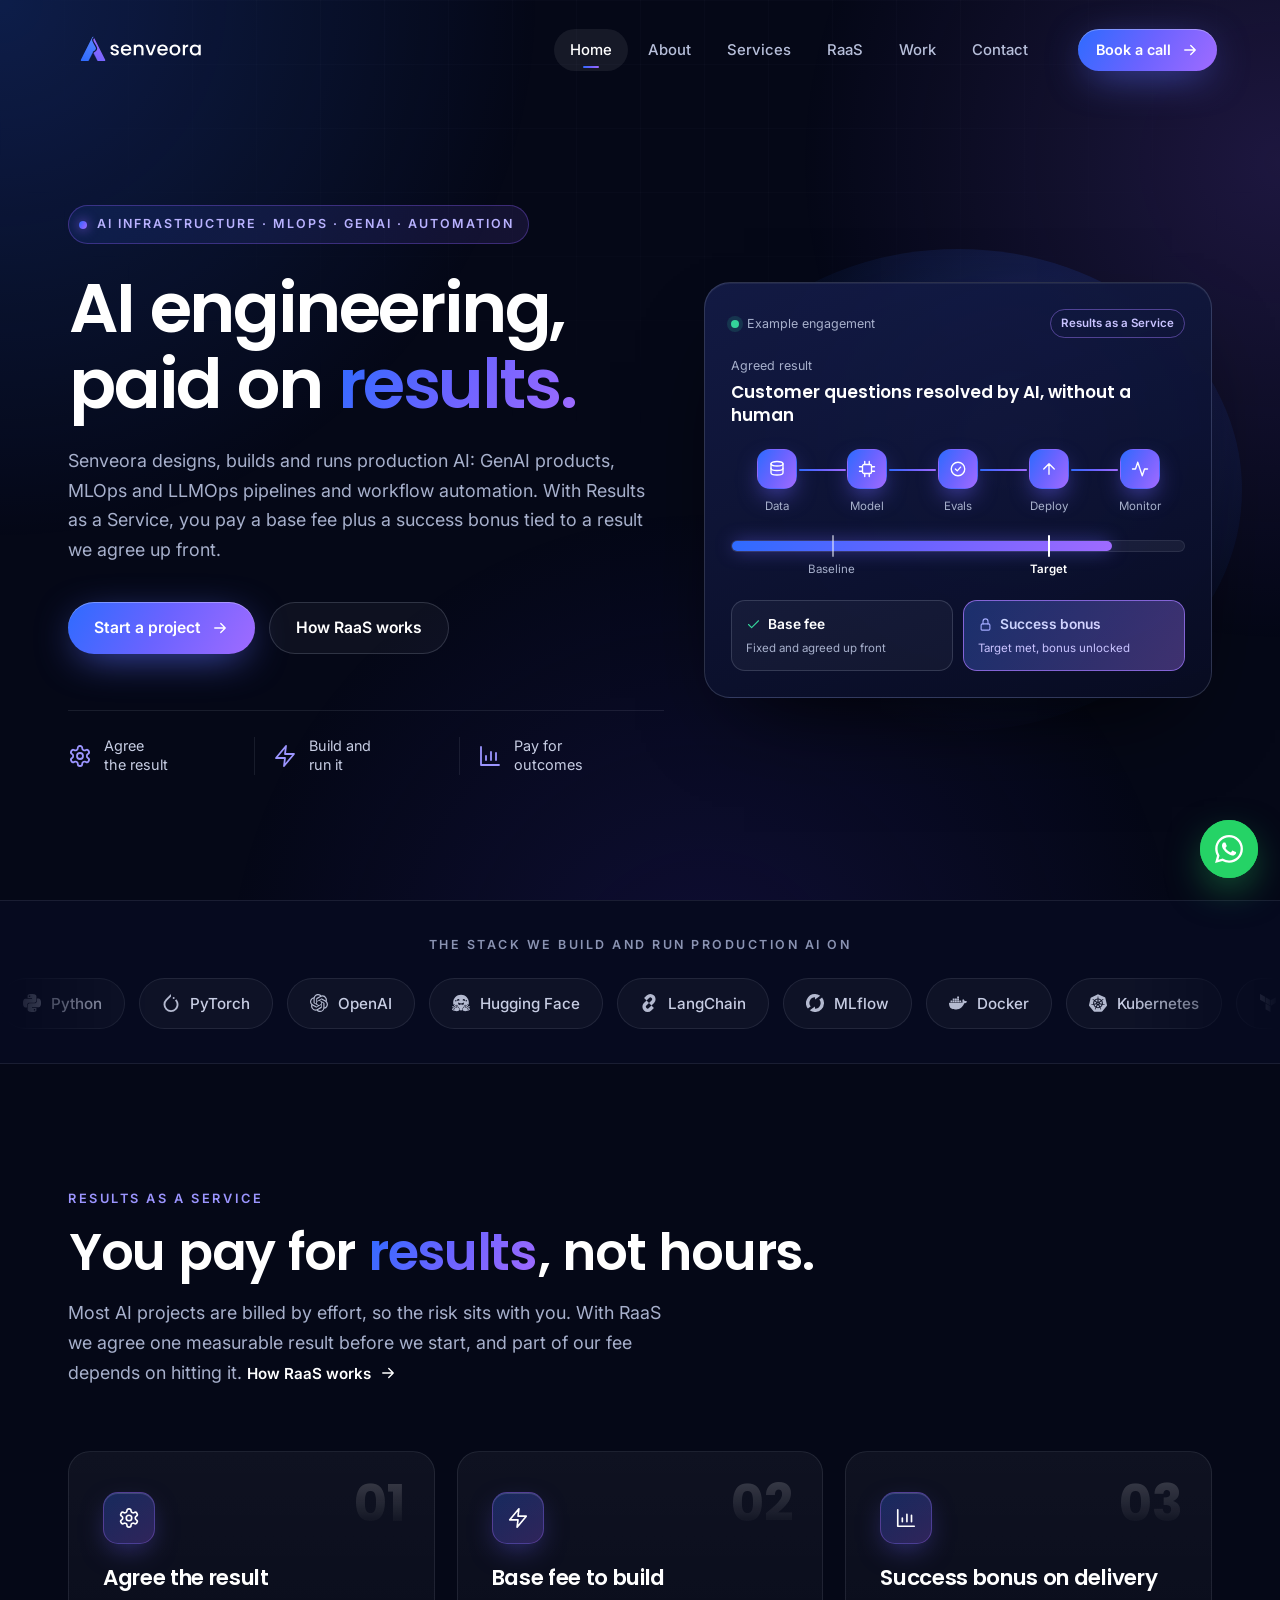
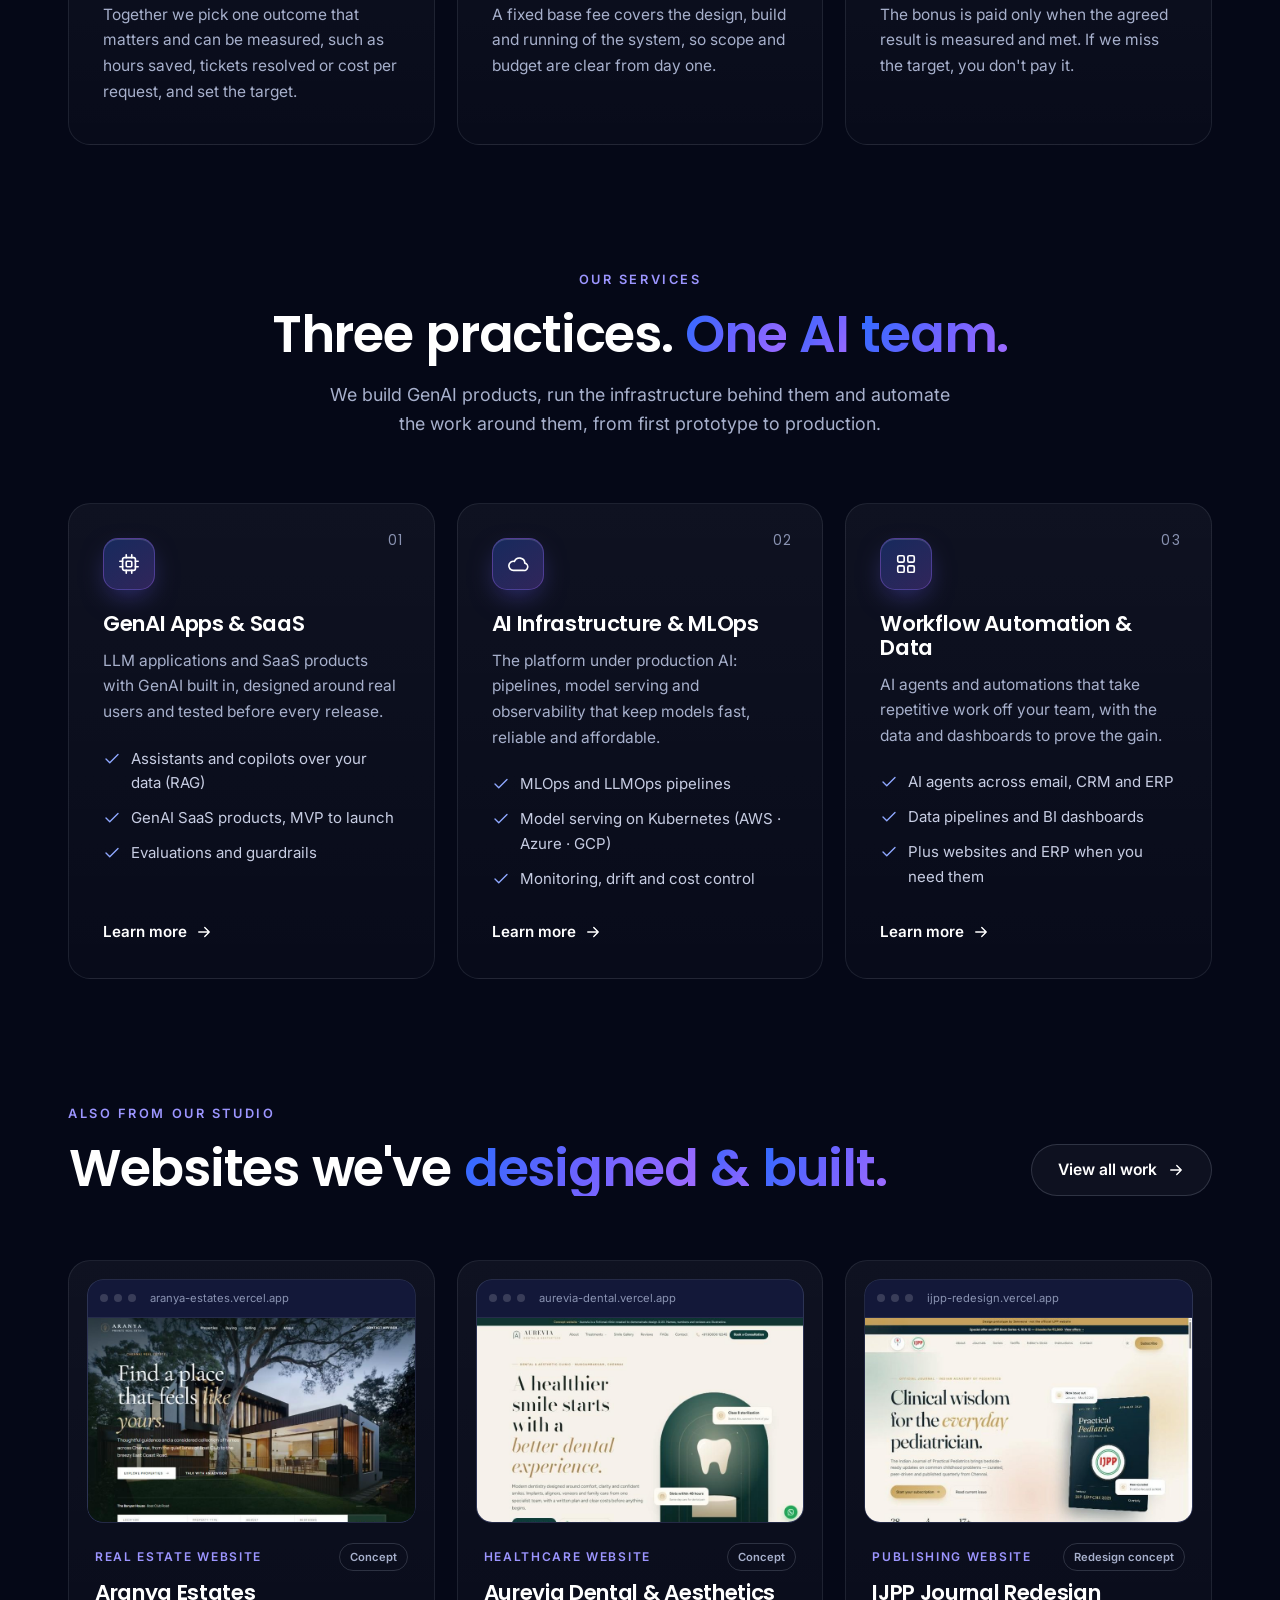
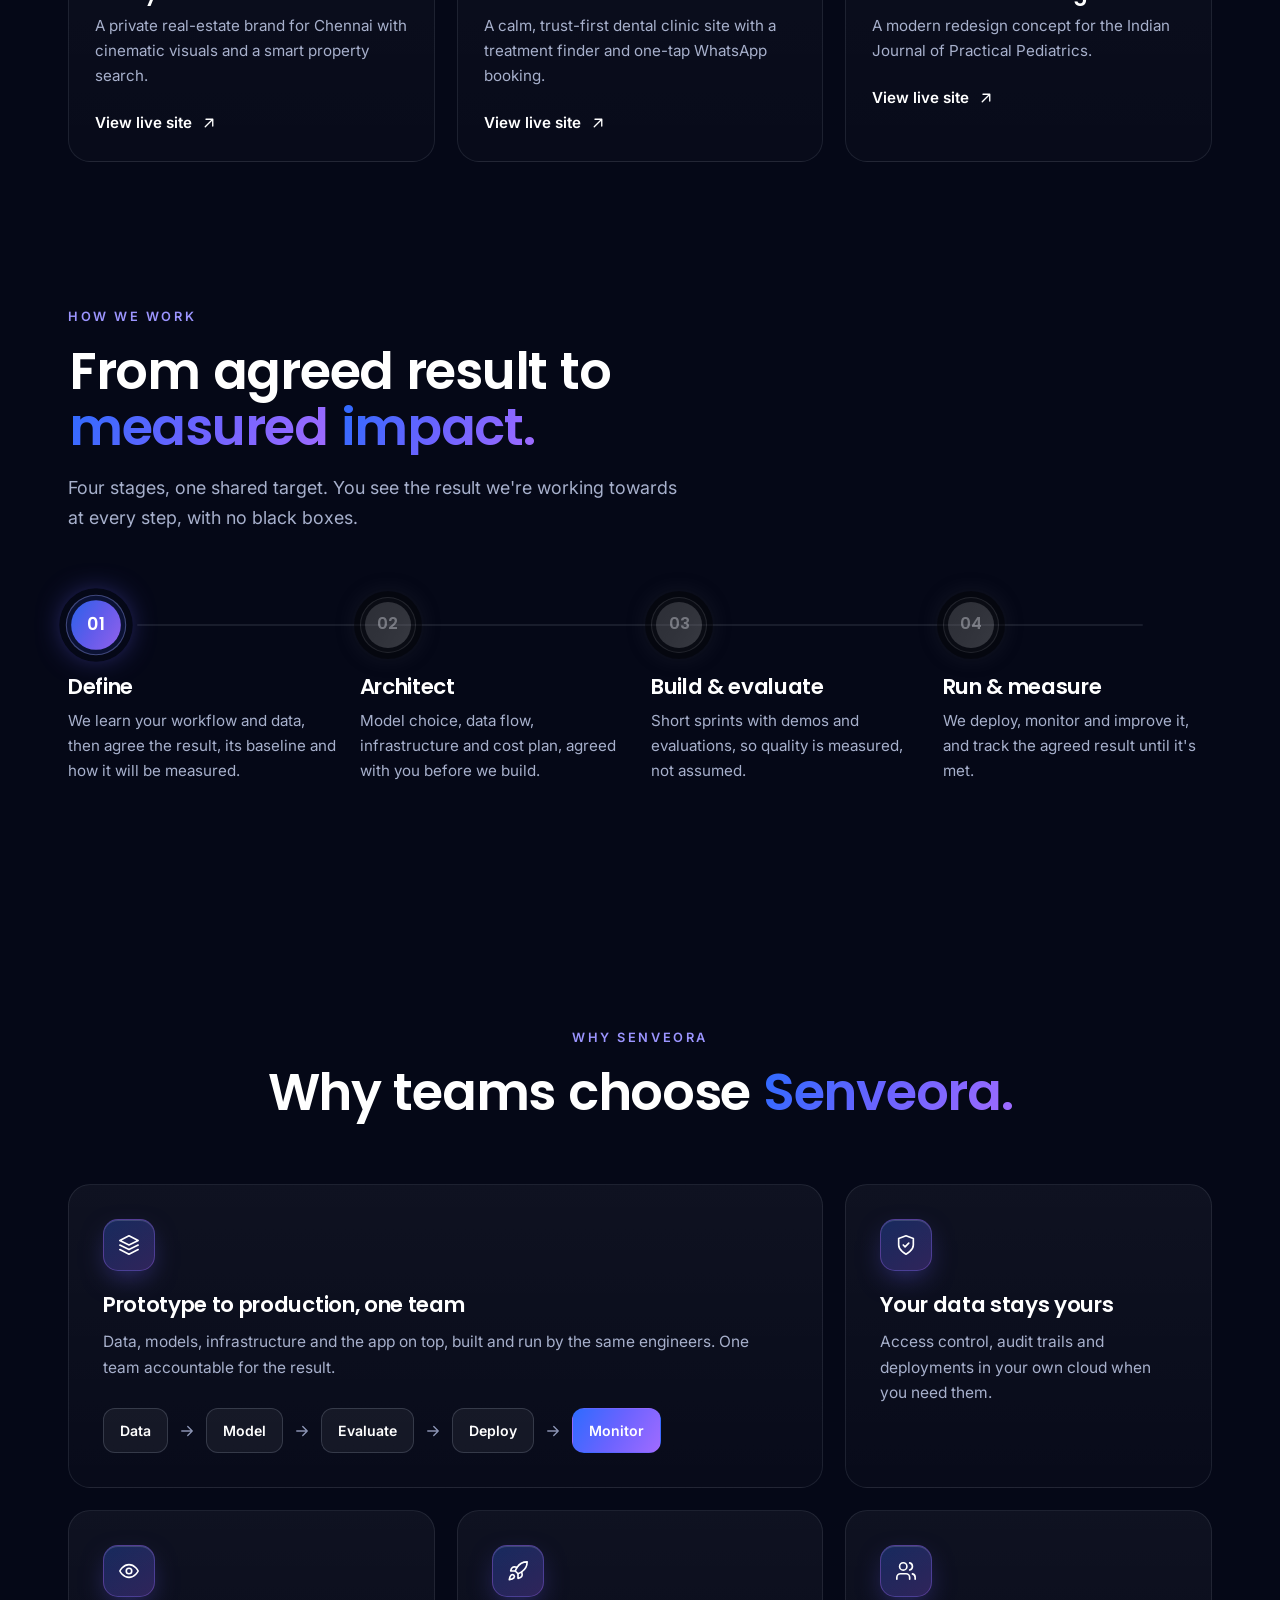
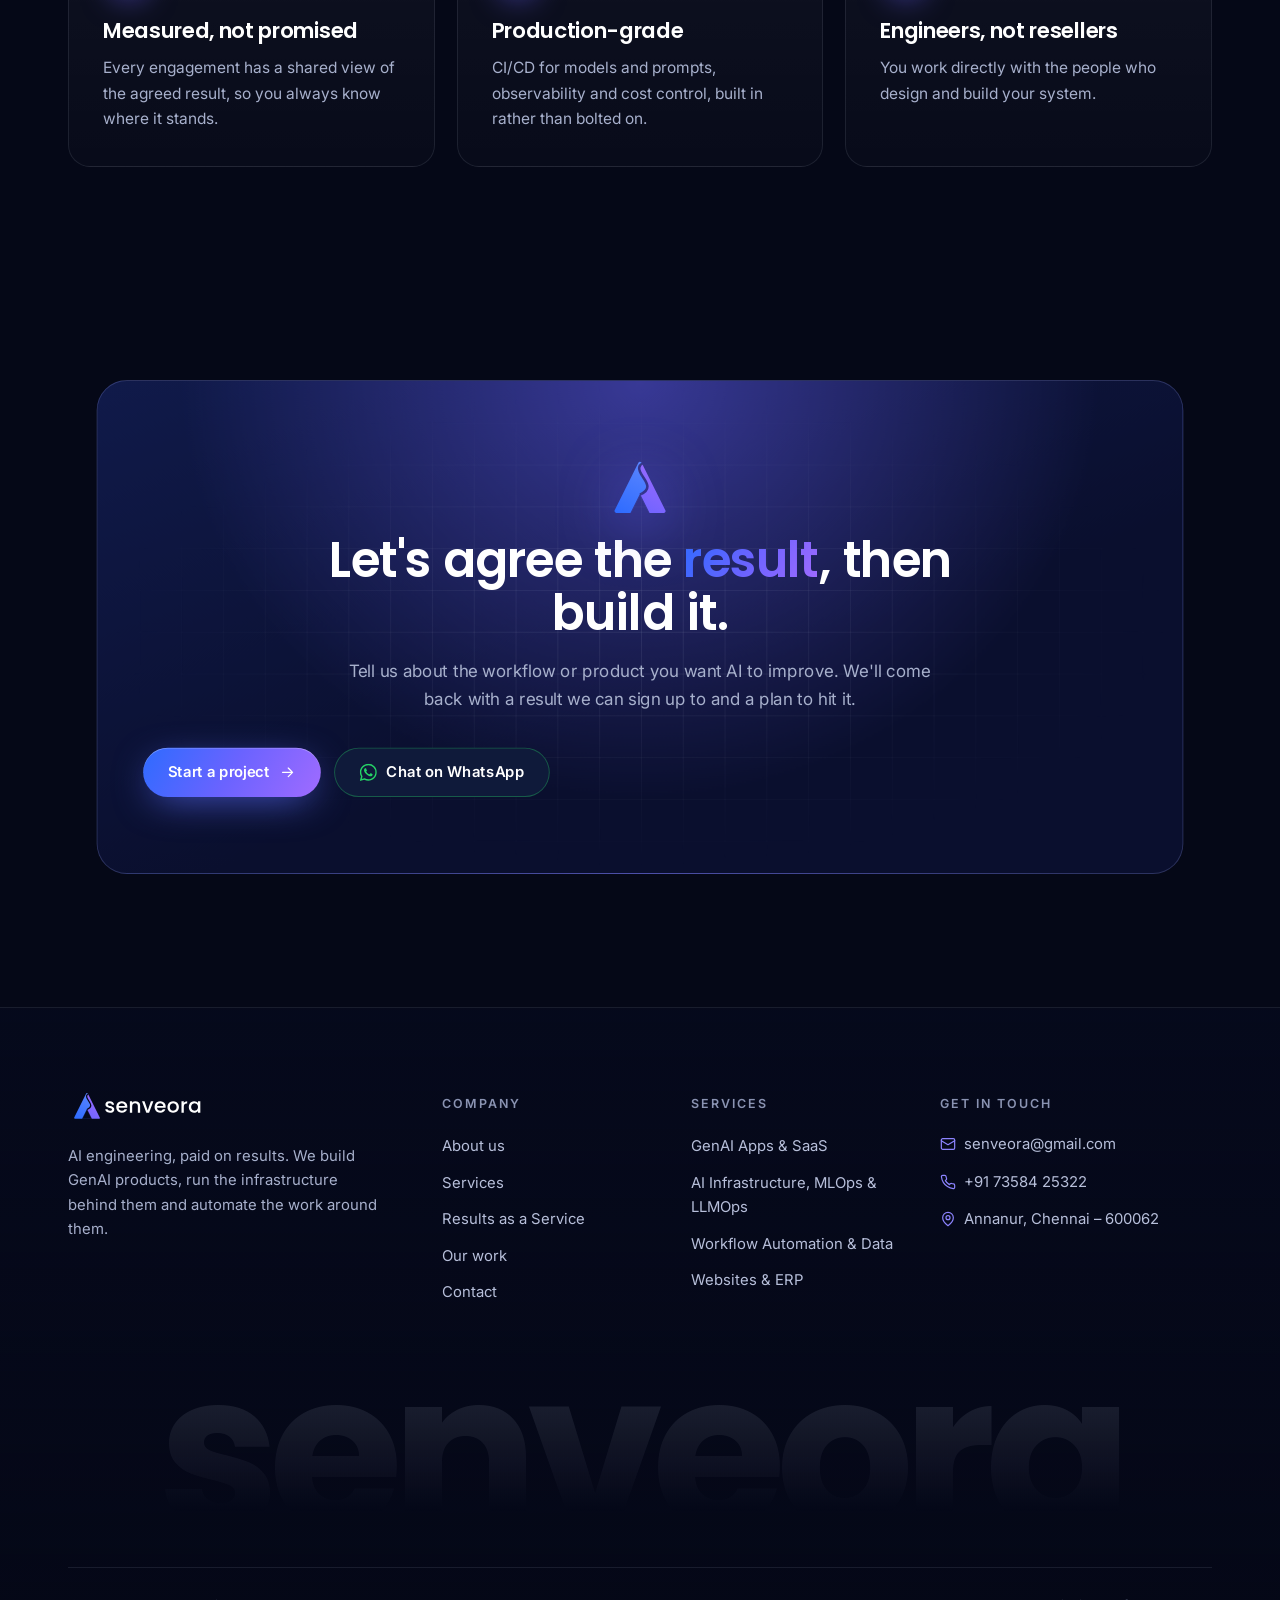
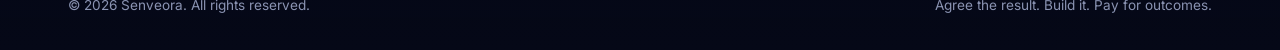
==== commit 75ba1c4e: "Upgrade site visuals while keeping the current theme - Replace the hero orbit with an example engage" ====
--- a/index.html
+++ b/index.html
@@ -27,6 +27,7 @@
 <link rel="preconnect" href="https://fonts.gstatic.com" crossorigin>
 <link href="https://fonts.googleapis.com/css2?family=Inter:wght@400;500;600&family=Poppins:wght@500;600;700&display=swap" rel="stylesheet">
 <link rel="stylesheet" href="/home.css">
+<link rel="stylesheet" href="/visuals.css">
 </head>
 <body class=" js-off">
 <div class="bg-fx" aria-hidden="true"><div class="blob b1"></div><div class="blob b2"></div><div class="blob b3"></div><div class="noise"></div></div>
@@ -68,21 +69,26 @@
     </div>
 
     <div class="reveal" style="--d:.2s">
-      <div class="orbit" aria-hidden="true">
-        <div class="orbit-glow"></div>
-        <div class="ring r3"><span class="chip"><svg class="i" viewBox="0 0 24 24" fill="none" stroke="currentColor" stroke-width="1.8" stroke-linecap="round" stroke-linejoin="round" aria-hidden="true"><path d="m16 18 6-6-6-6M8 6l-6 6 6 6"/></svg> SaaS</span><span class="chip bottom"><svg class="i" viewBox="0 0 24 24" fill="none" stroke="currentColor" stroke-width="1.8" stroke-linecap="round" stroke-linejoin="round" aria-hidden="true"><rect x="3" y="3" width="7" height="7" rx="1.5"/><rect x="14" y="3" width="7" height="7" rx="1.5"/><rect x="3" y="14" width="7" height="7" rx="1.5"/><rect x="14" y="14" width="7" height="7" rx="1.5"/></svg> Automation</span></div>
-        <div class="ring r2"><i class="spark-dot"></i><span class="chip"><svg class="i" viewBox="0 0 24 24" fill="none" stroke="currentColor" stroke-width="1.8" stroke-linecap="round" stroke-linejoin="round" aria-hidden="true"><path d="M17.5 19H7a5 5 0 1 1 1.02-9.9A6 6 0 0 1 19.5 11a4 4 0 0 1-2 8z"/></svg> MLOps</span><span class="chip bottom"><svg class="i" viewBox="0 0 24 24" fill="none" stroke="currentColor" stroke-width="1.8" stroke-linecap="round" stroke-linejoin="round" aria-hidden="true"><path d="M12 12c-2-2.67-4-4-6-4a4 4 0 1 0 0 8c2 0 4-1.33 6-4zm0 0c2 2.67 4 4 6 4a4 4 0 0 0 0-8c-2 0-4 1.33-6 4z"/></svg> LLMOps</span></div>
-        <div class="ring r1"><i class="spark-dot"></i><span class="chip"><svg class="i" viewBox="0 0 24 24" fill="none" stroke="currentColor" stroke-width="1.8" stroke-linecap="round" stroke-linejoin="round" aria-hidden="true"><rect x="5" y="5" width="14" height="14" rx="2"/><rect x="9" y="9" width="6" height="6" rx="1"/><path d="M9 2v3M15 2v3M9 19v3M15 19v3M2 9h3M2 15h3M19 9h3M19 15h3"/></svg> GenAI</span></div>
-        <div class="core"><img src="[data-uri]" alt=""></div>
-        <div class="float-card fc2">
-          <div class="fc-top"><span class="ok-dot"></span>Model release live</div>
-          <div class="fc-sub">evals passed · rolled out</div>
-          <div class="bar-track"><span></span></div>
-        </div>
-        <div class="float-card fc1">
-          <div class="fc-top"><svg class="i" viewBox="0 0 24 24" fill="none" stroke="currentColor" stroke-width="1.8" stroke-linecap="round" stroke-linejoin="round" aria-hidden="true"><path d="m22 7-8.5 8.5-5-5L2 17"/><path d="M16 7h6v6"/></svg> Result tracked</div>
-          <div class="fc-sub">Agreed outcome, measured live</div>
-          <svg class="spark" viewBox="0 0 150 34" fill="none"><defs><linearGradient id="sg" x1="0" x2="1"><stop stop-color="#2E6BFF"/><stop offset="1" stop-color="#A06BFF"/></linearGradient></defs><path d="M2 28 L22 24 L40 26 L58 17 L78 20 L96 11 L116 13 L134 5 L148 3" stroke="url(#sg)" stroke-width="2.5" stroke-linecap="round" stroke-linejoin="round"/></svg>
+      <div class="eg" role="img" aria-label="Example engagement: a model pipeline feeds a result meter that climbs from baseline past the agreed target, which unlocks the success bonus">
+        <div class="eg-glow"></div>
+        <div class="eg-panel">
+          <div class="eg-head"><span class="eg-live"><i></i>Example engagement</span><span class="eg-tag">Results as a Service</span></div>
+          <div class="eg-result"><span>Agreed result</span><b>Customer questions resolved by AI, without a human</b></div>
+          <div class="eg-pipe">
+            <div class="eg-step" style="--i:0"><span class="eg-node"><svg class="i" viewBox="0 0 24 24" fill="none" stroke="currentColor" stroke-width="1.8" stroke-linecap="round" stroke-linejoin="round" aria-hidden="true"><ellipse cx="12" cy="5" rx="8" ry="3"/><path d="M4 5v6c0 1.7 3.6 3 8 3s8-1.3 8-3V5"/><path d="M4 11v6c0 1.7 3.6 3 8 3s8-1.3 8-3v-6"/></svg></span>Data</div>
+            <div class="eg-step" style="--i:1"><span class="eg-node"><svg class="i" viewBox="0 0 24 24" fill="none" stroke="currentColor" stroke-width="1.8" stroke-linecap="round" stroke-linejoin="round" aria-hidden="true"><rect x="6" y="6" width="12" height="12" rx="2"/><path d="M9 2v4M15 2v4M9 18v4M15 18v4M2 9h4M2 15h4M18 9h4M18 15h4"/></svg></span>Model</div>
+            <div class="eg-step" style="--i:2"><span class="eg-node"><svg class="i" viewBox="0 0 24 24" fill="none" stroke="currentColor" stroke-width="1.8" stroke-linecap="round" stroke-linejoin="round" aria-hidden="true"><circle cx="12" cy="12" r="9"/><path d="m8.5 12 2.5 2.5 4.5-5"/></svg></span>Evals</div>
+            <div class="eg-step" style="--i:3"><span class="eg-node"><svg class="i" viewBox="0 0 24 24" fill="none" stroke="currentColor" stroke-width="1.8" stroke-linecap="round" stroke-linejoin="round" aria-hidden="true"><path d="M12 19V5M5 12l7-7 7 7"/></svg></span>Deploy</div>
+            <div class="eg-step" style="--i:4"><span class="eg-node"><svg class="i" viewBox="0 0 24 24" fill="none" stroke="currentColor" stroke-width="1.8" stroke-linecap="round" stroke-linejoin="round" aria-hidden="true"><path d="M22 12h-4l-3 9L9 3l-3 9H2"/></svg></span>Monitor</div>
+          </div>
+          <div class="eg-meter">
+            <div class="eg-track"><span class="eg-fill"></span><i class="eg-mark" style="left:22%"></i><i class="eg-mark target" style="left:70%"></i></div>
+            <div class="eg-scale"><span style="left:22%">Baseline</span><span class="t" style="left:70%">Target</span></div>
+          </div>
+          <div class="eg-fee">
+            <div class="eg-seg base"><b><svg class="i" viewBox="0 0 24 24" fill="none" stroke="currentColor" stroke-width="1.8" stroke-linecap="round" stroke-linejoin="round" aria-hidden="true"><path d="M20 6 9 17l-5-5"/></svg>Base fee</b><small>Fixed and agreed up front</small></div>
+            <div class="eg-seg bonus"><b><svg class="i" viewBox="0 0 24 24" fill="none" stroke="currentColor" stroke-width="1.8" stroke-linecap="round" stroke-linejoin="round" aria-hidden="true"><rect x="5" y="11" width="14" height="10" rx="2"/><path d="M8 11V7a4 4 0 0 1 8 0v4"/></svg>Success bonus</b><small class="eg-swap"><span class="off">Paid only if the target is met</span><span class="on">Target met, bonus unlocked</span></small></div>
+          </div>
         </div>
       </div>
     </div>
@@ -94,7 +100,7 @@
   <div class="marquee-label">The stack we build and run production AI on</div>
   <div class="marquee" aria-hidden="true">
     <div class="marquee-track">
-      <span class="tech"><b></b>Python</span><span class="tech"><b></b>PyTorch</span><span class="tech"><b></b>OpenAI</span><span class="tech"><b></b>Hugging Face</span><span class="tech"><b></b>LangChain</span><span class="tech"><b></b>MLflow</span><span class="tech"><b></b>Docker</span><span class="tech"><b></b>Kubernetes</span><span class="tech"><b></b>Terraform</span><span class="tech"><b></b>AWS</span><span class="tech"><b></b>Microsoft Azure</span><span class="tech"><b></b>Google Cloud</span><span class="tech"><b></b>GitHub Actions</span><span class="tech"><b></b>FastAPI</span><span class="tech"><b></b>PostgreSQL</span><span class="tech"><b></b>Power BI</span><span class="tech"><b></b>Python</span><span class="tech"><b></b>PyTorch</span><span class="tech"><b></b>OpenAI</span><span class="tech"><b></b>Hugging Face</span><span class="tech"><b></b>LangChain</span><span class="tech"><b></b>MLflow</span><span class="tech"><b></b>Docker</span><span class="tech"><b></b>Kubernetes</span><span class="tech"><b></b>Terraform</span><span class="tech"><b></b>AWS</span><span class="tech"><b></b>Microsoft Azure</span><span class="tech"><b></b>Google Cloud</span><span class="tech"><b></b>GitHub Actions</span><span class="tech"><b></b>FastAPI</span><span class="tech"><b></b>PostgreSQL</span><span class="tech"><b></b>Power BI</span>
+      <span class="tech"><svg class="tl" viewBox="0 0 24 24" aria-hidden="true"><path d="M14.25.18l.9.2.73.26.59.3.45.32.34.34.25.34.16.33.1.3.04.26.02.2-.01.13V8.5l-.05.63-.13.55-.21.46-.26.38-.3.31-.33.25-.35.19-.35.14-.33.1-.3.07-.26.04-.21.02H8.77l-.69.05-.59.14-.5.22-.41.27-.33.32-.27.35-.2.36-.15.37-.1.35-.07.32-.04.27-.02.21v3.06H3.17l-.21-.03-.28-.07-.32-.12-.35-.18-.36-.26-.36-.36-.35-.46-.32-.59-.28-.73-.21-.88-.14-1.05-.05-1.23.06-1.22.16-1.04.24-.87.32-.71.36-.57.4-.44.42-.33.42-.24.4-.16.36-.1.32-.05.24-.01h.16l.06.01h8.16v-.83H6.18l-.01-2.75-.02-.37.05-.34.11-.31.17-.28.25-.26.31-.23.38-.2.44-.18.51-.15.58-.12.64-.1.71-.06.77-.04.84-.02 1.27.05zm-6.3 1.98l-.23.33-.08.41.08.41.23.34.33.22.41.09.41-.09.33-.22.23-.34.08-.41-.08-.41-.23-.33-.33-.22-.41-.09-.41.09zm13.09 3.95l.28.06.32.12.35.18.36.27.36.35.35.47.32.59.28.73.21.88.14 1.04.05 1.23-.06 1.23-.16 1.04-.24.86-.32.71-.36.57-.4.45-.42.33-.42.24-.4.16-.36.09-.32.05-.24.02-.16-.01h-8.22v.82h5.84l.01 2.76.02.36-.05.34-.11.31-.17.29-.25.25-.31.24-.38.2-.44.17-.51.15-.58.13-.64.09-.71.07-.77.04-.84.01-1.27-.04-1.07-.14-.9-.2-.73-.25-.59-.3-.45-.33-.34-.34-.25-.34-.16-.33-.1-.3-.04-.25-.02-.2.01-.13v-5.34l.05-.64.13-.54.21-.46.26-.38.3-.32.33-.24.35-.2.35-.14.33-.1.3-.06.26-.04.21-.02.13-.01h5.84l.69-.05.59-.14.5-.21.41-.28.33-.32.27-.35.2-.36.15-.36.1-.35.07-.32.04-.28.02-.21V6.07h2.09l.14.01zm-6.47 14.25l-.23.33-.08.41.08.41.23.33.33.23.41.08.41-.08.33-.23.23-.33.08-.41-.08-.41-.23-.33-.33-.23-.41-.08-.41.08z"/></svg>Python</span><span class="tech"><svg class="tl" viewBox="0 0 24 24" aria-hidden="true"><path d="M12.005 0L4.952 7.053a9.865 9.865 0 000 14.022 9.866 9.866 0 0014.022 0c3.984-3.9 3.986-10.205.085-14.023l-1.744 1.743c2.904 2.905 2.904 7.634 0 10.538s-7.634 2.904-10.538 0-2.904-7.634 0-10.538l4.647-4.646.582-.665zm3.568 3.899a1.327 1.327 0 00-1.327 1.327 1.327 1.327 0 001.327 1.328A1.327 1.327 0 0016.9 5.226 1.327 1.327 0 0015.573 3.9z"/></svg>PyTorch</span><span class="tech"><svg class="tl" viewBox="0 0 24 24" aria-hidden="true"><path d="M22.2819 9.8211a5.9847 5.9847 0 0 0-.5157-4.9108 6.0462 6.0462 0 0 0-6.5098-2.9A6.0651 6.0651 0 0 0 4.9807 4.1818a5.9847 5.9847 0 0 0-3.9977 2.9 6.0462 6.0462 0 0 0 .7427 7.0966 5.98 5.98 0 0 0 .511 4.9107 6.051 6.051 0 0 0 6.5146 2.9001A5.9847 5.9847 0 0 0 13.2599 24a6.0557 6.0557 0 0 0 5.7718-4.2058 5.9894 5.9894 0 0 0 3.9977-2.9001 6.0557 6.0557 0 0 0-.7475-7.0729zm-9.022 12.6081a4.4755 4.4755 0 0 1-2.8764-1.0408l.1419-.0804 4.7783-2.7582a.7948.7948 0 0 0 .3927-.6813v-6.7369l2.02 1.1686a.071.071 0 0 1 .038.052v5.5826a4.504 4.504 0 0 1-4.4945 4.4944zm-9.6607-4.1254a4.4708 4.4708 0 0 1-.5346-3.0137l.142.0852 4.783 2.7582a.7712.7712 0 0 0 .7806 0l5.8428-3.3685v2.3324a.0804.0804 0 0 1-.0332.0615L9.74 19.9502a4.4992 4.4992 0 0 1-6.1408-1.6464zM2.3408 7.8956a4.485 4.485 0 0 1 2.3655-1.9728V11.6a.7664.7664 0 0 0 .3879.6765l5.8144 3.3543-2.0201 1.1685a.0757.0757 0 0 1-.071 0l-4.8303-2.7865A4.504 4.504 0 0 1 2.3408 7.872zm16.5963 3.8558L13.1038 8.364 15.1192 7.2a.0757.0757 0 0 1 .071 0l4.8303 2.7913a4.4944 4.4944 0 0 1-.6765 8.1042v-5.6772a.79.79 0 0 0-.407-.667zm2.0107-3.0231l-.142-.0852-4.7735-2.7818a.7759.7759 0 0 0-.7854 0L9.409 9.2297V6.8974a.0662.0662 0 0 1 .0284-.0615l4.8303-2.7866a4.4992 4.4992 0 0 1 6.6802 4.66zM8.3065 12.863l-2.02-1.1638a.0804.0804 0 0 1-.038-.0567V6.0742a4.4992 4.4992 0 0 1 7.3757-3.4537l-.142.0805L8.704 5.459a.7948.7948 0 0 0-.3927.6813zm1.0976-2.3654l2.602-1.4998 2.6069 1.4998v2.9994l-2.5974 1.4997-2.6067-1.4997Z"/></svg>OpenAI</span><span class="tech"><svg class="tl" viewBox="0 0 24 24" aria-hidden="true"><path d="M12.025 1.13c-5.77 0-10.449 4.647-10.449 10.378 0 1.112.178 2.181.503 3.185.064-.222.203-.444.416-.577a.96.96 0 0 1 .524-.15c.293 0 .584.124.84.284.278.173.48.408.71.694.226.282.458.611.684.951v-.014c.017-.324.106-.622.264-.874s.403-.487.762-.543c.3-.047.596.06.787.203s.31.313.4.467c.15.257.212.468.233.542.01.026.653 1.552 1.657 2.54.616.605 1.01 1.223 1.082 1.912.055.537-.096 1.059-.38 1.572.637.121 1.294.187 1.967.187.657 0 1.298-.063 1.921-.178-.287-.517-.44-1.041-.384-1.581.07-.69.465-1.307 1.081-1.913 1.004-.987 1.647-2.513 1.657-2.539.021-.074.083-.285.233-.542.09-.154.208-.323.4-.467a1.08 1.08 0 0 1 .787-.203c.359.056.604.29.762.543s.247.55.265.874v.015c.225-.34.457-.67.683-.952.23-.286.432-.52.71-.694.257-.16.547-.284.84-.285a.97.97 0 0 1 .524.151c.228.143.373.388.43.625l.006.04a10.3 10.3 0 0 0 .534-3.273c0-5.731-4.678-10.378-10.449-10.378M8.327 6.583a1.5 1.5 0 0 1 .713.174 1.487 1.487 0 0 1 .617 2.013c-.183.343-.762-.214-1.102-.094-.38.134-.532.914-.917.71a1.487 1.487 0 0 1 .69-2.803m7.486 0a1.487 1.487 0 0 1 .689 2.803c-.385.204-.536-.576-.916-.71-.34-.12-.92.437-1.103.094a1.487 1.487 0 0 1 .617-2.013 1.5 1.5 0 0 1 .713-.174m-10.68 1.55a.96.96 0 1 1 0 1.921.96.96 0 0 1 0-1.92m13.838 0a.96.96 0 1 1 0 1.92.96.96 0 0 1 0-1.92M8.489 11.458c.588.01 1.965 1.157 3.572 1.164 1.607-.007 2.984-1.155 3.572-1.164.196-.003.305.12.305.454 0 .886-.424 2.328-1.563 3.202-.22-.756-1.396-1.366-1.63-1.32q-.011.001-.02.006l-.044.026-.01.008-.03.024q-.018.017-.035.036l-.032.04a1 1 0 0 0-.058.09l-.014.025q-.049.088-.11.19a1 1 0 0 1-.083.116 1.2 1.2 0 0 1-.173.18q-.035.029-.075.058a1.3 1.3 0 0 1-.251-.243 1 1 0 0 1-.076-.107c-.124-.193-.177-.363-.337-.444-.034-.016-.104-.008-.2.022q-.094.03-.216.087-.06.028-.125.063l-.13.074q-.067.04-.136.086a3 3 0 0 0-.135.096 3 3 0 0 0-.26.219 2 2 0 0 0-.12.121 2 2 0 0 0-.106.128l-.002.002a2 2 0 0 0-.09.132l-.001.001a1.2 1.2 0 0 0-.105.212q-.013.036-.024.073c-1.139-.875-1.563-2.317-1.563-3.203 0-.334.109-.457.305-.454m.836 10.354c.824-1.19.766-2.082-.365-3.194-1.13-1.112-1.789-2.738-1.789-2.738s-.246-.945-.806-.858-.97 1.499.202 2.362c1.173.864-.233 1.45-.685.64-.45-.812-1.683-2.896-2.322-3.295s-1.089-.175-.938.647 2.822 2.813 2.562 3.244-1.176-.506-1.176-.506-2.866-2.567-3.49-1.898.473 1.23 2.037 2.16c1.564.932 1.686 1.178 1.464 1.53s-3.675-2.511-4-1.297c-.323 1.214 3.524 1.567 3.287 2.405-.238.839-2.71-1.587-3.216-.642-.506.946 3.49 2.056 3.522 2.064 1.29.33 4.568 1.028 5.713-.624m5.349 0c-.824-1.19-.766-2.082.365-3.194 1.13-1.112 1.789-2.738 1.789-2.738s.246-.945.806-.858.97 1.499-.202 2.362c-1.173.864.233 1.45.685.64.451-.812 1.683-2.896 2.322-3.295s1.089-.175.938.647-2.822 2.813-2.562 3.244 1.176-.506 1.176-.506 2.866-2.567 3.49-1.898-.473 1.23-2.037 2.16c-1.564.932-1.686 1.178-1.464 1.53s3.675-2.511 4-1.297c.323 1.214-3.524 1.567-3.287 2.405.238.839 2.71-1.587 3.216-.642.506.946-3.49 2.056-3.522 2.064-1.29.33-4.568 1.028-5.713-.624"/></svg>Hugging Face</span><span class="tech"><svg class="tl" viewBox="0 0 24 24" aria-hidden="true"><path d="M13.796 0a6.93 6.93 0 0 0-4.91 2.019L5.451 5.455l3.273 3.27 3.432-3.432a2.284 2.284 0 0 1 3.277 0 2.28 2.28 0 0 1 0 3.275L12 12.001l3.273 3.273 3.433-3.435c2.692-2.692 2.692-7.127 0-9.82A6.92 6.92 0 0 0 13.796 0m-5.07 8.728-3.433 3.434c-2.692 2.693-2.692 7.126 0 9.819A6.92 6.92 0 0 0 10.203 24a6.93 6.93 0 0 0 4.911-2.02l3.432-3.432-3.271-3.272-3.433 3.433a2.284 2.284 0 0 1-3.277 0 2.28 2.28 0 0 1 0-3.276L12 12z"/></svg>LangChain</span><span class="tech"><svg class="tl" viewBox="0 0 24 24" aria-hidden="true"><path d="M11.883.002a12.044 12.044 0 0 0-9.326 19.463l3.668-2.694A7.573 7.573 0 0 1 12.043 4.45v2.867l6.908-5.14A12.012 12.012 0 0 0 11.883.002zm9.562 4.533L17.777 7.23a7.573 7.573 0 0 1-5.818 12.322v-2.867l-6.908 5.14a12.046 12.046 0 0 0 16.394-17.29z"/></svg>MLflow</span><span class="tech"><svg class="tl" viewBox="0 0 24 24" aria-hidden="true"><path d="M13.983 11.078h2.119a.186.186 0 00.186-.185V9.006a.186.186 0 00-.186-.186h-2.119a.185.185 0 00-.185.185v1.888c0 .102.083.185.185.185m-2.954-5.43h2.118a.186.186 0 00.186-.186V3.574a.186.186 0 00-.186-.185h-2.118a.185.185 0 00-.185.185v1.888c0 .102.082.185.185.185m0 2.716h2.118a.187.187 0 00.186-.186V6.29a.186.186 0 00-.186-.185h-2.118a.185.185 0 00-.185.185v1.887c0 .102.082.185.185.186m-2.93 0h2.12a.186.186 0 00.184-.186V6.29a.185.185 0 00-.185-.185H8.1a.185.185 0 00-.185.185v1.887c0 .102.083.185.185.186m-2.964 0h2.119a.186.186 0 00.185-.186V6.29a.185.185 0 00-.185-.185H5.136a.186.186 0 00-.186.185v1.887c0 .102.084.185.186.186m5.893 2.715h2.118a.186.186 0 00.186-.185V9.006a.186.186 0 00-.186-.186h-2.118a.185.185 0 00-.185.185v1.888c0 .102.082.185.185.185m-2.93 0h2.12a.185.185 0 00.184-.185V9.006a.185.185 0 00-.184-.186h-2.12a.185.185 0 00-.184.185v1.888c0 .102.083.185.185.185m-2.964 0h2.119a.185.185 0 00.185-.185V9.006a.185.185 0 00-.184-.186h-2.12a.186.186 0 00-.186.186v1.887c0 .102.084.185.186.185m-2.92 0h2.12a.185.185 0 00.184-.185V9.006a.185.185 0 00-.184-.186h-2.12a.185.185 0 00-.184.185v1.888c0 .102.082.185.185.185M23.763 9.89c-.065-.051-.672-.51-1.954-.51-.338.001-.676.03-1.01.087-.248-1.7-1.653-2.53-1.716-2.566l-.344-.199-.226.327c-.284.438-.49.922-.612 1.43-.23.97-.09 1.882.403 2.661-.595.332-1.55.413-1.744.42H.751a.751.751 0 00-.75.748 11.376 11.376 0 00.692 4.062c.545 1.428 1.355 2.48 2.41 3.124 1.18.723 3.1 1.137 5.275 1.137.983.003 1.963-.086 2.93-.266a12.248 12.248 0 003.823-1.389c.98-.567 1.86-1.288 2.61-2.136 1.252-1.418 1.998-2.997 2.553-4.4h.221c1.372 0 2.215-.549 2.68-1.009.309-.293.55-.65.707-1.046l.098-.288Z"/></svg>Docker</span><span class="tech"><svg class="tl" viewBox="0 0 24 24" aria-hidden="true"><path d="M10.204 14.35l.007.01-.999 2.413a5.171 5.171 0 0 1-2.075-2.597l2.578-.437.004.005a.44.44 0 0 1 .484.606zm-.833-2.129a.44.44 0 0 0 .173-.756l.002-.011L7.585 9.7a5.143 5.143 0 0 0-.73 3.255l2.514-.725.002-.009zm1.145-1.98a.44.44 0 0 0 .699-.337l.01-.005.15-2.62a5.144 5.144 0 0 0-3.01 1.442l2.147 1.523.004-.002zm.76 2.75l.723.349.722-.347.18-.78-.5-.623h-.804l-.5.623.179.779zm1.5-3.095a.44.44 0 0 0 .7.336l.008.003 2.134-1.513a5.188 5.188 0 0 0-2.992-1.442l.148 2.615.002.001zm10.876 5.97l-5.773 7.181a1.6 1.6 0 0 1-1.248.594l-9.261.003a1.6 1.6 0 0 1-1.247-.596l-5.776-7.18a1.583 1.583 0 0 1-.307-1.34L2.1 5.573c.108-.47.425-.864.863-1.073L11.305.513a1.606 1.606 0 0 1 1.385 0l8.345 3.985c.438.209.755.604.863 1.073l2.062 8.955c.108.47-.005.963-.308 1.34zm-3.289-2.057c-.042-.01-.103-.026-.145-.034-.174-.033-.315-.025-.479-.038-.35-.037-.638-.067-.895-.148-.105-.04-.18-.165-.216-.216l-.201-.059a6.45 6.45 0 0 0-.105-2.332 6.465 6.465 0 0 0-.936-2.163c.052-.047.15-.133.177-.159.008-.09.001-.183.094-.282.197-.185.444-.338.743-.522.142-.084.273-.137.415-.242.032-.024.076-.062.11-.089.24-.191.295-.52.123-.736-.172-.216-.506-.236-.745-.045-.034.027-.08.062-.111.088-.134.116-.217.23-.33.35-.246.25-.45.458-.673.609-.097.056-.239.037-.303.033l-.19.135a6.545 6.545 0 0 0-4.146-2.003l-.012-.223c-.065-.062-.143-.115-.163-.25-.022-.268.015-.557.057-.905.023-.163.061-.298.068-.475.001-.04-.001-.099-.001-.142 0-.306-.224-.555-.5-.555-.275 0-.499.249-.499.555l.001.014c0 .041-.002.092 0 .128.006.177.044.312.067.475.042.348.078.637.056.906a.545.545 0 0 1-.162.258l-.012.211a6.424 6.424 0 0 0-4.166 2.003 8.373 8.373 0 0 1-.18-.128c-.09.012-.18.04-.297-.029-.223-.15-.427-.358-.673-.608-.113-.12-.195-.234-.329-.349-.03-.026-.077-.062-.111-.088a.594.594 0 0 0-.348-.132.481.481 0 0 0-.398.176c-.172.216-.117.546.123.737l.007.005.104.083c.142.105.272.159.414.242.299.185.546.338.743.522.076.082.09.226.1.288l.16.143a6.462 6.462 0 0 0-1.02 4.506l-.208.06c-.055.072-.133.184-.215.217-.257.081-.546.11-.895.147-.164.014-.305.006-.48.039-.037.007-.09.02-.133.03l-.004.002-.007.002c-.295.071-.484.342-.423.608.061.267.349.429.645.365l.007-.001.01-.003.129-.029c.17-.046.294-.113.448-.172.33-.118.604-.217.87-.256.112-.009.23.069.288.101l.217-.037a6.5 6.5 0 0 0 2.88 3.596l-.09.218c.033.084.069.199.044.282-.097.252-.263.517-.452.813-.091.136-.185.242-.268.399-.02.037-.045.095-.064.134-.128.275-.034.591.213.71.248.12.556-.007.69-.282v-.002c.02-.039.046-.09.062-.127.07-.162.094-.301.144-.458.132-.332.205-.68.387-.897.05-.06.13-.082.215-.105l.113-.205a6.453 6.453 0 0 0 4.609.012l.106.192c.086.028.18.042.256.155.136.232.229.507.342.84.05.156.074.295.145.457.016.037.043.09.062.129.133.276.442.402.69.282.247-.118.341-.435.213-.71-.02-.039-.045-.096-.065-.134-.083-.156-.177-.261-.268-.398-.19-.296-.346-.541-.443-.793-.04-.13.007-.21.038-.294-.018-.022-.059-.144-.083-.202a6.499 6.499 0 0 0 2.88-3.622c.064.01.176.03.213.038.075-.05.144-.114.28-.104.266.039.54.138.87.256.154.06.277.128.448.173.036.01.088.019.13.028l.009.003.007.001c.297.064.584-.098.645-.365.06-.266-.128-.537-.423-.608zM16.4 9.701l-1.95 1.746v.005a.44.44 0 0 0 .173.757l.003.01 2.526.728a5.199 5.199 0 0 0-.108-1.674A5.208 5.208 0 0 0 16.4 9.7zm-4.013 5.325a.437.437 0 0 0-.404-.232.44.44 0 0 0-.372.233h-.002l-1.268 2.292a5.164 5.164 0 0 0 3.326.003l-1.27-2.296h-.01zm1.888-1.293a.44.44 0 0 0-.27.036.44.44 0 0 0-.214.572l-.003.004 1.01 2.438a5.15 5.15 0 0 0 2.081-2.615l-2.6-.44-.004.005z"/></svg>Kubernetes</span><span class="tech"><svg class="tl" viewBox="0 0 24 24" aria-hidden="true"><path d="M1.44 0v7.575l6.561 3.79V3.787zm21.12 4.227l-6.561 3.791v7.574l6.56-3.787zM8.72 4.23v7.575l6.561 3.787V8.018zm0 8.405v7.575L15.28 24v-7.578z"/></svg>Terraform</span><span class="tech"><svg class="tl" viewBox="0 0 24 24" aria-hidden="true"><path d="M6.763 10.036c0 .296.032.535.088.71.064.176.144.368.256.576.04.063.056.127.056.183 0 .08-.048.16-.152.24l-.503.335a.383.383 0 0 1-.208.072c-.08 0-.16-.04-.239-.112a2.47 2.47 0 0 1-.287-.375 6.18 6.18 0 0 1-.248-.471c-.622.734-1.405 1.101-2.347 1.101-.67 0-1.205-.191-1.596-.574-.391-.384-.59-.894-.59-1.533 0-.678.239-1.23.726-1.644.487-.415 1.133-.623 1.955-.623.272 0 .551.024.846.064.296.04.6.104.918.176v-.583c0-.607-.127-1.03-.375-1.277-.255-.248-.686-.367-1.3-.367-.28 0-.568.031-.863.103-.295.072-.583.16-.862.272a2.287 2.287 0 0 1-.28.104.488.488 0 0 1-.127.023c-.112 0-.168-.08-.168-.247v-.391c0-.128.016-.224.056-.28a.597.597 0 0 1 .224-.167c.279-.144.614-.264 1.005-.36a4.84 4.84 0 0 1 1.246-.151c.95 0 1.644.216 2.091.647.439.43.662 1.085.662 1.963v2.586zm-3.24 1.214c.263 0 .534-.048.822-.144.287-.096.543-.271.758-.51.128-.152.224-.32.272-.512.047-.191.08-.423.08-.694v-.335a6.66 6.66 0 0 0-.735-.136 6.02 6.02 0 0 0-.75-.048c-.535 0-.926.104-1.19.32-.263.215-.39.518-.39.917 0 .375.095.655.295.846.191.2.47.296.838.296zm6.41.862c-.144 0-.24-.024-.304-.08-.064-.048-.12-.16-.168-.311L7.586 5.55a1.398 1.398 0 0 1-.072-.32c0-.128.064-.2.191-.2h.783c.151 0 .255.025.31.08.065.048.113.16.16.312l1.342 5.284 1.245-5.284c.04-.16.088-.264.151-.312a.549.549 0 0 1 .32-.08h.638c.152 0 .256.025.32.08.063.048.12.16.151.312l1.261 5.348 1.381-5.348c.048-.16.104-.264.16-.312a.52.52 0 0 1 .311-.08h.743c.127 0 .2.065.2.2 0 .04-.009.08-.017.128a1.137 1.137 0 0 1-.056.2l-1.923 6.17c-.048.16-.104.263-.168.311a.51.51 0 0 1-.303.08h-.687c-.151 0-.255-.024-.32-.08-.063-.056-.119-.16-.15-.32l-1.238-5.148-1.23 5.14c-.04.16-.087.264-.15.32-.065.056-.177.08-.32.08zm10.256.215c-.415 0-.83-.048-1.229-.143-.399-.096-.71-.2-.918-.32-.128-.071-.215-.151-.247-.223a.563.563 0 0 1-.048-.224v-.407c0-.167.064-.247.183-.247.048 0 .096.008.144.024.048.016.12.048.2.08.271.12.566.215.878.279.319.064.63.096.95.096.502 0 .894-.088 1.165-.264a.86.86 0 0 0 .415-.758.777.777 0 0 0-.215-.559c-.144-.151-.416-.287-.807-.415l-1.157-.36c-.583-.183-1.014-.454-1.277-.813a1.902 1.902 0 0 1-.4-1.158c0-.335.073-.63.216-.886.144-.255.335-.479.575-.654.24-.184.51-.32.83-.415.32-.096.655-.136 1.006-.136.175 0 .359.008.535.032.183.024.35.056.518.088.16.04.312.08.455.127.144.048.256.096.336.144a.69.69 0 0 1 .24.2.43.43 0 0 1 .071.263v.375c0 .168-.064.256-.184.256a.83.83 0 0 1-.303-.096 3.652 3.652 0 0 0-1.532-.311c-.455 0-.815.071-1.062.223-.248.152-.375.383-.375.71 0 .224.08.416.24.567.159.152.454.304.877.44l1.134.358c.574.184.99.44 1.237.767.247.327.367.702.367 1.117 0 .343-.072.655-.207.926-.144.272-.336.511-.583.703-.248.2-.543.343-.886.447-.36.111-.734.167-1.142.167zM21.698 16.207c-2.626 1.94-6.442 2.969-9.722 2.969-4.598 0-8.74-1.7-11.87-4.526-.247-.223-.024-.527.272-.351 3.384 1.963 7.559 3.153 11.877 3.153 2.914 0 6.114-.607 9.06-1.852.439-.2.814.287.383.607zM22.792 14.961c-.336-.43-2.22-.207-3.074-.103-.255.032-.295-.192-.063-.36 1.5-1.053 3.967-.75 4.254-.399.287.36-.08 2.826-1.485 4.007-.215.184-.423.088-.327-.151.32-.79 1.03-2.57.695-2.994z"/></svg>AWS</span><span class="tech"><svg class="tl" viewBox="0 0 24 24" aria-hidden="true"><path d="M22.379 23.343a1.62 1.62 0 0 0 1.536-2.14v.002L17.35 1.76A1.62 1.62 0 0 0 15.816.657H8.184A1.62 1.62 0 0 0 6.65 1.76L.086 21.204a1.62 1.62 0 0 0 1.536 2.139h4.741a1.62 1.62 0 0 0 1.535-1.103l.977-2.892 4.947 3.675c.28.208.618.32.966.32m-3.084-12.531 3.624 10.739a.54.54 0 0 1-.51.713v-.001h-.03a.54.54 0 0 1-.322-.106l-9.287-6.9h4.853m6.313 7.006c.116-.326.13-.694.007-1.058L9.79 1.76a1.722 1.722 0 0 0-.007-.02h6.034a.54.54 0 0 1 .512.366l6.562 19.445a.54.54 0 0 1-.338.684"/></svg>Microsoft Azure</span><span class="tech"><svg class="tl" viewBox="0 0 24 24" aria-hidden="true"><path d="M12.19 2.38a9.344 9.344 0 0 0-9.234 6.893c.053-.02-.055.013 0 0-3.875 2.551-3.922 8.11-.247 10.941l.006-.007-.007.03a6.717 6.717 0 0 0 4.077 1.356h5.173l.03.03h5.192c6.687.053 9.376-8.605 3.835-12.35a9.365 9.365 0 0 0-2.821-4.552l-.043.043.006-.05A9.344 9.344 0 0 0 12.19 2.38zm-.358 4.146c1.244-.04 2.518.368 3.486 1.15a5.186 5.186 0 0 1 1.862 4.078v.518c3.53-.07 3.53 5.262 0 5.193h-5.193l-.008.009v-.04H6.785a2.59 2.59 0 0 1-1.067-.23h.001a2.597 2.597 0 1 1 3.437-3.437l3.013-3.012A6.747 6.747 0 0 0 8.11 8.24c.018-.01.04-.026.054-.023a5.186 5.186 0 0 1 3.67-1.69z"/></svg>Google Cloud</span><span class="tech"><svg class="tl" viewBox="0 0 24 24" aria-hidden="true"><path d="M10.984 13.836a.5.5 0 0 1-.353-.146l-.745-.743a.5.5 0 1 1 .706-.708l.392.391 1.181-1.18a.5.5 0 0 1 .708.707l-1.535 1.533a.504.504 0 0 1-.354.146zm9.353-.147l1.534-1.532a.5.5 0 0 0-.707-.707l-1.181 1.18-.392-.391a.5.5 0 1 0-.706.708l.746.743a.497.497 0 0 0 .706-.001zM4.527 7.452l2.557-1.585A1 1 0 0 0 7.09 4.17L4.533 2.56A1 1 0 0 0 3 3.406v3.196a1.001 1.001 0 0 0 1.527.85zm2.03-2.436L4 6.602V3.406l2.557 1.61zM24 12.5c0 1.93-1.57 3.5-3.5 3.5a3.503 3.503 0 0 1-3.46-3h-2.08a3.503 3.503 0 0 1-3.46 3 3.502 3.502 0 0 1-3.46-3h-.558c-.972 0-1.85-.399-2.482-1.042V17c0 1.654 1.346 3 3 3h.04c.244-1.693 1.7-3 3.46-3 1.93 0 3.5 1.57 3.5 3.5S13.43 24 11.5 24a3.502 3.502 0 0 1-3.46-3H8c-2.206 0-4-1.794-4-4V9.899A5.008 5.008 0 0 1 0 5c0-2.757 2.243-5 5-5s5 2.243 5 5a5.005 5.005 0 0 1-4.952 4.998A2.482 2.482 0 0 0 7.482 12h.558c.244-1.693 1.7-3 3.46-3a3.502 3.502 0 0 1 3.46 3h2.08a3.503 3.503 0 0 1 3.46-3c1.93 0 3.5 1.57 3.5 3.5zm-15 8c0 1.378 1.122 2.5 2.5 2.5s2.5-1.122 2.5-2.5-1.122-2.5-2.5-2.5S9 19.122 9 20.5zM5 9c2.206 0 4-1.794 4-4S7.206 1 5 1 1 2.794 1 5s1.794 4 4 4zm9 3.5c0-1.378-1.122-2.5-2.5-2.5S9 11.122 9 12.5s1.122 2.5 2.5 2.5 2.5-1.122 2.5-2.5zm9 0c0-1.378-1.122-2.5-2.5-2.5S18 11.122 18 12.5s1.122 2.5 2.5 2.5 2.5-1.122 2.5-2.5zm-13 8a.5.5 0 1 0 1 0 .5.5 0 0 0-1 0zm2 0a.5.5 0 1 0 1 0 .5.5 0 0 0-1 0zm12 0c0 1.93-1.57 3.5-3.5 3.5a3.503 3.503 0 0 1-3.46-3.002c-.007.001-.013.005-.021.005l-.506.017h-.017a.5.5 0 0 1-.016-.999l.506-.017c.018-.002.035.006.052.007A3.503 3.503 0 0 1 20.5 17c1.93 0 3.5 1.57 3.5 3.5zm-1 0c0-1.378-1.122-2.5-2.5-2.5S18 19.122 18 20.5s1.122 2.5 2.5 2.5 2.5-1.122 2.5-2.5z"/></svg>GitHub Actions</span><span class="tech"><svg class="tl" viewBox="0 0 24 24" aria-hidden="true"><path d="M12 .0387C5.3729.0384.0003 5.3931 0 11.9988c-.001 6.6066 5.372 11.9628 12 11.9625 6.628.0003 12.001-5.3559 12-11.9625-.0003-6.6057-5.3729-11.9604-12-11.96m-.829 5.4153h7.55l-7.5805 5.3284h5.1828L5.279 18.5436q2.9466-6.5444 5.892-13.0896"/></svg>FastAPI</span><span class="tech"><svg class="tl" viewBox="0 0 24 24" aria-hidden="true"><path d="M23.5594 14.7228a.5269.5269 0 0 0-.0563-.1191c-.139-.2632-.4768-.3418-1.0074-.2321-1.6533.3411-2.2935.1312-2.5256-.0191 1.342-2.0482 2.445-4.522 3.0411-6.8297.2714-1.0507.7982-3.5237.1222-4.7316a1.5641 1.5641 0 0 0-.1509-.235C21.6931.9086 19.8007.0248 17.5099.0005c-1.4947-.0158-2.7705.3461-3.1161.4794a9.449 9.449 0 0 0-.5159-.0816 8.044 8.044 0 0 0-1.3114-.1278c-1.1822-.0184-2.2038.2642-3.0498.8406-.8573-.3211-4.7888-1.645-7.2219.0788C.9359 2.1526.3086 3.8733.4302 6.3043c.0409.818.5069 3.334 1.2423 5.7436.4598 1.5065.9387 2.7019 1.4334 3.582.553.9942 1.1259 1.5933 1.7143 1.7895.4474.1491 1.1327.1441 1.8581-.7279.8012-.9635 1.5903-1.8258 1.9446-2.2069.4351.2355.9064.3625 1.39.3772a.0569.0569 0 0 0 .0004.0041 11.0312 11.0312 0 0 0-.2472.3054c-.3389.4302-.4094.5197-1.5002.7443-.3102.064-1.1344.2339-1.1464.8115-.0025.1224.0329.2309.0919.3268.2269.4231.9216.6097 1.015.6331 1.3345.3335 2.5044.092 3.3714-.6787-.017 2.231.0775 4.4174.3454 5.0874.2212.5529.7618 1.9045 2.4692 1.9043.2505 0 .5263-.0291.8296-.0941 1.7819-.3821 2.5557-1.1696 2.855-2.9059.1503-.8707.4016-2.8753.5388-4.1012.0169-.0703.0357-.1207.057-.1362.0007-.0005.0697-.0471.4272.0307a.3673.3673 0 0 0 .0443.0068l.2539.0223.0149.001c.8468.0384 1.9114-.1426 2.5312-.4308.6438-.2988 1.8057-1.0323 1.5951-1.6698zM2.371 11.8765c-.7435-2.4358-1.1779-4.8851-1.2123-5.5719-.1086-2.1714.4171-3.6829 1.5623-4.4927 1.8367-1.2986 4.8398-.5408 6.108-.13-.0032.0032-.0066.0061-.0098.0094-2.0238 2.044-1.9758 5.536-1.9708 5.7495-.0002.0823.0066.1989.0162.3593.0348.5873.0996 1.6804-.0735 2.9184-.1609 1.1504.1937 2.2764.9728 3.0892.0806.0841.1648.1631.2518.2374-.3468.3714-1.1004 1.1926-1.9025 2.1576-.5677.6825-.9597.5517-1.0886.5087-.3919-.1307-.813-.5871-1.2381-1.3223-.4796-.839-.9635-2.0317-1.4155-3.5126zm6.0072 5.0871c-.1711-.0428-.3271-.1132-.4322-.1772.0889-.0394.2374-.0902.4833-.1409 1.2833-.2641 1.4815-.4506 1.9143-1.0002.0992-.126.2116-.2687.3673-.4426a.3549.3549 0 0 0 .0737-.1298c.1708-.1513.2724-.1099.4369-.0417.156.0646.3078.26.3695.4752.0291.1016.0619.2945-.0452.4444-.9043 1.2658-2.2216 1.2494-3.1676 1.0128zm2.094-3.988-.0525.141c-.133.3566-.2567.6881-.3334 1.003-.6674-.0021-1.3168-.2872-1.8105-.8024-.6279-.6551-.9131-1.5664-.7825-2.5004.1828-1.3079.1153-2.4468.079-3.0586-.005-.0857-.0095-.1607-.0122-.2199.2957-.2621 1.6659-.9962 2.6429-.7724.4459.1022.7176.4057.8305.928.5846 2.7038.0774 3.8307-.3302 4.7363-.084.1866-.1633.3629-.2311.5454zm7.3637 4.5725c-.0169.1768-.0358.376-.0618.5959l-.146.4383a.3547.3547 0 0 0-.0182.1077c-.0059.4747-.054.6489-.115.8693-.0634.2292-.1353.4891-.1794 1.0575-.11 1.4143-.8782 2.2267-2.4172 2.5565-1.5155.3251-1.7843-.4968-2.0212-1.2217a6.5824 6.5824 0 0 0-.0769-.2266c-.2154-.5858-.1911-1.4119-.1574-2.5551.0165-.5612-.0249-1.9013-.3302-2.6462.0044-.2932.0106-.5909.019-.8918a.3529.3529 0 0 0-.0153-.1126 1.4927 1.4927 0 0 0-.0439-.208c-.1226-.4283-.4213-.7866-.7797-.9351-.1424-.059-.4038-.1672-.7178-.0869.067-.276.1831-.5875.309-.9249l.0529-.142c.0595-.16.134-.3257.213-.5012.4265-.9476 1.0106-2.2453.3766-5.1772-.2374-1.0981-1.0304-1.6343-2.2324-1.5098-.7207.0746-1.3799.3654-1.7088.5321a5.6716 5.6716 0 0 0-.1958.1041c.0918-1.1064.4386-3.1741 1.7357-4.4823a4.0306 4.0306 0 0 1 .3033-.276.3532.3532 0 0 0 .1447-.0644c.7524-.5706 1.6945-.8506 2.802-.8325.4091.0067.8017.0339 1.1742.081 1.939.3544 3.2439 1.4468 4.0359 2.3827.8143.9623 1.2552 1.9315 1.4312 2.4543-1.3232-.1346-2.2234.1268-2.6797.779-.9926 1.4189.543 4.1729 1.2811 5.4964.1353.2426.2522.4522.2889.5413.2403.5825.5515.9713.7787 1.2552.0696.087.1372.1714.1885.245-.4008.1155-1.1208.3825-1.0552 1.717-.0123.1563-.0423.4469-.0834.8148-.0461.2077-.0702.4603-.0994.7662zm.8905-1.6211c-.0405-.8316.2691-.9185.5967-1.0105a2.8566 2.8566 0 0 0 .135-.0406 1.202 1.202 0 0 0 .1342.103c.5703.3765 1.5823.4213 3.0068.1344-.2016.1769-.5189.3994-.9533.6011-.4098.1903-1.0957.333-1.7473.3636-.7197.0336-1.0859-.0807-1.1721-.151zm.5695-9.2712c-.0059.3508-.0542.6692-.1054 1.0017-.055.3576-.112.7274-.1264 1.1762-.0142.4368.0404.8909.0932 1.3301.1066.887.216 1.8003-.2075 2.7014a3.5272 3.5272 0 0 1-.1876-.3856c-.0527-.1276-.1669-.3326-.3251-.6162-.6156-1.1041-2.0574-3.6896-1.3193-4.7446.3795-.5427 1.3408-.5661 2.1781-.463zm.2284 7.0137a12.3762 12.3762 0 0 0-.0853-.1074l-.0355-.0444c.7262-1.1995.5842-2.3862.4578-3.4385-.0519-.4318-.1009-.8396-.0885-1.2226.0129-.4061.0666-.7543.1185-1.0911.0639-.415.1288-.8443.1109-1.3505.0134-.0531.0188-.1158.0118-.1902-.0457-.4855-.5999-1.938-1.7294-3.253-.6076-.7073-1.4896-1.4972-2.6889-2.0395.5251-.1066 1.2328-.2035 2.0244-.1859 2.0515.0456 3.6746.8135 4.8242 2.2824a.908.908 0 0 1 .0667.1002c.7231 1.3556-.2762 6.2751-2.9867 10.5405zm-8.8166-6.1162c-.025.1794-.3089.4225-.6211.4225a.5821.5821 0 0 1-.0809-.0056c-.1873-.026-.3765-.144-.5059-.3156-.0458-.0605-.1203-.178-.1055-.2844.0055-.0401.0261-.0985.0925-.1488.1182-.0894.3518-.1226.6096-.0867.3163.0441.6426.1938.6113.4186zm7.9305-.4114c.0111.0792-.049.201-.1531.3102-.0683.0717-.212.1961-.4079.2232a.5456.5456 0 0 1-.075.0052c-.2935 0-.5414-.2344-.5607-.3717-.024-.1765.2641-.3106.5611-.352.297-.0414.6111.0088.6356.1851z"/></svg>PostgreSQL</span><span class="tech"><svg class="tl" viewBox="0 0 24 24" aria-hidden="true"><path d="M10 12a1 1 0 0 1 1 1v11H4a1 1 0 0 1-1-1V13a1 1 0 0 1 1-1h6Zm-2-.5V7a1 1 0 0 1 1-1h6a1 1 0 0 1 1 1v17h-4.5V13a1.5 1.5 0 0 0-1.5-1.5H8Zm5-6V1a1 1 0 0 1 1-1h6a1 1 0 0 1 1 1v22a1 1 0 0 1-1 1h-3.5V7A1.5 1.5 0 0 0 15 5.5h-2Z"/></svg>Power BI</span><span class="tech"><svg class="tl" viewBox="0 0 24 24" aria-hidden="true"><path d="M14.25.18l.9.2.73.26.59.3.45.32.34.34.25.34.16.33.1.3.04.26.02.2-.01.13V8.5l-.05.63-.13.55-.21.46-.26.38-.3.31-.33.25-.35.19-.35.14-.33.1-.3.07-.26.04-.21.02H8.77l-.69.05-.59.14-.5.22-.41.27-.33.32-.27.35-.2.36-.15.37-.1.35-.07.32-.04.27-.02.21v3.06H3.17l-.21-.03-.28-.07-.32-.12-.35-.18-.36-.26-.36-.36-.35-.46-.32-.59-.28-.73-.21-.88-.14-1.05-.05-1.23.06-1.22.16-1.04.24-.87.32-.71.36-.57.4-.44.42-.33.42-.24.4-.16.36-.1.32-.05.24-.01h.16l.06.01h8.16v-.83H6.18l-.01-2.75-.02-.37.05-.34.11-.31.17-.28.25-.26.31-.23.38-.2.44-.18.51-.15.58-.12.64-.1.71-.06.77-.04.84-.02 1.27.05zm-6.3 1.98l-.23.33-.08.41.08.41.23.34.33.22.41.09.41-.09.33-.22.23-.34.08-.41-.08-.41-.23-.33-.33-.22-.41-.09-.41.09zm13.09 3.95l.28.06.32.12.35.18.36.27.36.35.35.47.32.59.28.73.21.88.14 1.04.05 1.23-.06 1.23-.16 1.04-.24.86-.32.71-.36.57-.4.45-.42.33-.42.24-.4.16-.36.09-.32.05-.24.02-.16-.01h-8.22v.82h5.84l.01 2.76.02.36-.05.34-.11.31-.17.29-.25.25-.31.24-.38.2-.44.17-.51.15-.58.13-.64.09-.71.07-.77.04-.84.01-1.27-.04-1.07-.14-.9-.2-.73-.25-.59-.3-.45-.33-.34-.34-.25-.34-.16-.33-.1-.3-.04-.25-.02-.2.01-.13v-5.34l.05-.64.13-.54.21-.46.26-.38.3-.32.33-.24.35-.2.35-.14.33-.1.3-.06.26-.04.21-.02.13-.01h5.84l.69-.05.59-.14.5-.21.41-.28.33-.32.27-.35.2-.36.15-.36.1-.35.07-.32.04-.28.02-.21V6.07h2.09l.14.01zm-6.47 14.25l-.23.33-.08.41.08.41.23.33.33.23.41.08.41-.08.33-.23.23-.33.08-.41-.08-.41-.23-.33-.33-.23-.41-.08-.41.08z"/></svg>Python</span><span class="tech"><svg class="tl" viewBox="0 0 24 24" aria-hidden="true"><path d="M12.005 0L4.952 7.053a9.865 9.865 0 000 14.022 9.866 9.866 0 0014.022 0c3.984-3.9 3.986-10.205.085-14.023l-1.744 1.743c2.904 2.905 2.904 7.634 0 10.538s-7.634 2.904-10.538 0-2.904-7.634 0-10.538l4.647-4.646.582-.665zm3.568 3.899a1.327 1.327 0 00-1.327 1.327 1.327 1.327 0 001.327 1.328A1.327 1.327 0 0016.9 5.226 1.327 1.327 0 0015.573 3.9z"/></svg>PyTorch</span><span class="tech"><svg class="tl" viewBox="0 0 24 24" aria-hidden="true"><path d="M22.2819 9.8211a5.9847 5.9847 0 0 0-.5157-4.9108 6.0462 6.0462 0 0 0-6.5098-2.9A6.0651 6.0651 0 0 0 4.9807 4.1818a5.9847 5.9847 0 0 0-3.9977 2.9 6.0462 6.0462 0 0 0 .7427 7.0966 5.98 5.98 0 0 0 .511 4.9107 6.051 6.051 0 0 0 6.5146 2.9001A5.9847 5.9847 0 0 0 13.2599 24a6.0557 6.0557 0 0 0 5.7718-4.2058 5.9894 5.9894 0 0 0 3.9977-2.9001 6.0557 6.0557 0 0 0-.7475-7.0729zm-9.022 12.6081a4.4755 4.4755 0 0 1-2.8764-1.0408l.1419-.0804 4.7783-2.7582a.7948.7948 0 0 0 .3927-.6813v-6.7369l2.02 1.1686a.071.071 0 0 1 .038.052v5.5826a4.504 4.504 0 0 1-4.4945 4.4944zm-9.6607-4.1254a4.4708 4.4708 0 0 1-.5346-3.0137l.142.0852 4.783 2.7582a.7712.7712 0 0 0 .7806 0l5.8428-3.3685v2.3324a.0804.0804 0 0 1-.0332.0615L9.74 19.9502a4.4992 4.4992 0 0 1-6.1408-1.6464zM2.3408 7.8956a4.485 4.485 0 0 1 2.3655-1.9728V11.6a.7664.7664 0 0 0 .3879.6765l5.8144 3.3543-2.0201 1.1685a.0757.0757 0 0 1-.071 0l-4.8303-2.7865A4.504 4.504 0 0 1 2.3408 7.872zm16.5963 3.8558L13.1038 8.364 15.1192 7.2a.0757.0757 0 0 1 .071 0l4.8303 2.7913a4.4944 4.4944 0 0 1-.6765 8.1042v-5.6772a.79.79 0 0 0-.407-.667zm2.0107-3.0231l-.142-.0852-4.7735-2.7818a.7759.7759 0 0 0-.7854 0L9.409 9.2297V6.8974a.0662.0662 0 0 1 .0284-.0615l4.8303-2.7866a4.4992 4.4992 0 0 1 6.6802 4.66zM8.3065 12.863l-2.02-1.1638a.0804.0804 0 0 1-.038-.0567V6.0742a4.4992 4.4992 0 0 1 7.3757-3.4537l-.142.0805L8.704 5.459a.7948.7948 0 0 0-.3927.6813zm1.0976-2.3654l2.602-1.4998 2.6069 1.4998v2.9994l-2.5974 1.4997-2.6067-1.4997Z"/></svg>OpenAI</span><span class="tech"><svg class="tl" viewBox="0 0 24 24" aria-hidden="true"><path d="M12.025 1.13c-5.77 0-10.449 4.647-10.449 10.378 0 1.112.178 2.181.503 3.185.064-.222.203-.444.416-.577a.96.96 0 0 1 .524-.15c.293 0 .584.124.84.284.278.173.48.408.71.694.226.282.458.611.684.951v-.014c.017-.324.106-.622.264-.874s.403-.487.762-.543c.3-.047.596.06.787.203s.31.313.4.467c.15.257.212.468.233.542.01.026.653 1.552 1.657 2.54.616.605 1.01 1.223 1.082 1.912.055.537-.096 1.059-.38 1.572.637.121 1.294.187 1.967.187.657 0 1.298-.063 1.921-.178-.287-.517-.44-1.041-.384-1.581.07-.69.465-1.307 1.081-1.913 1.004-.987 1.647-2.513 1.657-2.539.021-.074.083-.285.233-.542.09-.154.208-.323.4-.467a1.08 1.08 0 0 1 .787-.203c.359.056.604.29.762.543s.247.55.265.874v.015c.225-.34.457-.67.683-.952.23-.286.432-.52.71-.694.257-.16.547-.284.84-.285a.97.97 0 0 1 .524.151c.228.143.373.388.43.625l.006.04a10.3 10.3 0 0 0 .534-3.273c0-5.731-4.678-10.378-10.449-10.378M8.327 6.583a1.5 1.5 0 0 1 .713.174 1.487 1.487 0 0 1 .617 2.013c-.183.343-.762-.214-1.102-.094-.38.134-.532.914-.917.71a1.487 1.487 0 0 1 .69-2.803m7.486 0a1.487 1.487 0 0 1 .689 2.803c-.385.204-.536-.576-.916-.71-.34-.12-.92.437-1.103.094a1.487 1.487 0 0 1 .617-2.013 1.5 1.5 0 0 1 .713-.174m-10.68 1.55a.96.96 0 1 1 0 1.921.96.96 0 0 1 0-1.92m13.838 0a.96.96 0 1 1 0 1.92.96.96 0 0 1 0-1.92M8.489 11.458c.588.01 1.965 1.157 3.572 1.164 1.607-.007 2.984-1.155 3.572-1.164.196-.003.305.12.305.454 0 .886-.424 2.328-1.563 3.202-.22-.756-1.396-1.366-1.63-1.32q-.011.001-.02.006l-.044.026-.01.008-.03.024q-.018.017-.035.036l-.032.04a1 1 0 0 0-.058.09l-.014.025q-.049.088-.11.19a1 1 0 0 1-.083.116 1.2 1.2 0 0 1-.173.18q-.035.029-.075.058a1.3 1.3 0 0 1-.251-.243 1 1 0 0 1-.076-.107c-.124-.193-.177-.363-.337-.444-.034-.016-.104-.008-.2.022q-.094.03-.216.087-.06.028-.125.063l-.13.074q-.067.04-.136.086a3 3 0 0 0-.135.096 3 3 0 0 0-.26.219 2 2 0 0 0-.12.121 2 2 0 0 0-.106.128l-.002.002a2 2 0 0 0-.09.132l-.001.001a1.2 1.2 0 0 0-.105.212q-.013.036-.024.073c-1.139-.875-1.563-2.317-1.563-3.203 0-.334.109-.457.305-.454m.836 10.354c.824-1.19.766-2.082-.365-3.194-1.13-1.112-1.789-2.738-1.789-2.738s-.246-.945-.806-.858-.97 1.499.202 2.362c1.173.864-.233 1.45-.685.64-.45-.812-1.683-2.896-2.322-3.295s-1.089-.175-.938.647 2.822 2.813 2.562 3.244-1.176-.506-1.176-.506-2.866-2.567-3.49-1.898.473 1.23 2.037 2.16c1.564.932 1.686 1.178 1.464 1.53s-3.675-2.511-4-1.297c-.323 1.214 3.524 1.567 3.287 2.405-.238.839-2.71-1.587-3.216-.642-.506.946 3.49 2.056 3.522 2.064 1.29.33 4.568 1.028 5.713-.624m5.349 0c-.824-1.19-.766-2.082.365-3.194 1.13-1.112 1.789-2.738 1.789-2.738s.246-.945.806-.858.97 1.499-.202 2.362c-1.173.864.233 1.45.685.64.451-.812 1.683-2.896 2.322-3.295s1.089-.175.938.647-2.822 2.813-2.562 3.244 1.176-.506 1.176-.506 2.866-2.567 3.49-1.898-.473 1.23-2.037 2.16c-1.564.932-1.686 1.178-1.464 1.53s3.675-2.511 4-1.297c.323 1.214-3.524 1.567-3.287 2.405.238.839 2.71-1.587 3.216-.642.506.946-3.49 2.056-3.522 2.064-1.29.33-4.568 1.028-5.713-.624"/></svg>Hugging Face</span><span class="tech"><svg class="tl" viewBox="0 0 24 24" aria-hidden="true"><path d="M13.796 0a6.93 6.93 0 0 0-4.91 2.019L5.451 5.455l3.273 3.27 3.432-3.432a2.284 2.284 0 0 1 3.277 0 2.28 2.28 0 0 1 0 3.275L12 12.001l3.273 3.273 3.433-3.435c2.692-2.692 2.692-7.127 0-9.82A6.92 6.92 0 0 0 13.796 0m-5.07 8.728-3.433 3.434c-2.692 2.693-2.692 7.126 0 9.819A6.92 6.92 0 0 0 10.203 24a6.93 6.93 0 0 0 4.911-2.02l3.432-3.432-3.271-3.272-3.433 3.433a2.284 2.284 0 0 1-3.277 0 2.28 2.28 0 0 1 0-3.276L12 12z"/></svg>LangChain</span><span class="tech"><svg class="tl" viewBox="0 0 24 24" aria-hidden="true"><path d="M11.883.002a12.044 12.044 0 0 0-9.326 19.463l3.668-2.694A7.573 7.573 0 0 1 12.043 4.45v2.867l6.908-5.14A12.012 12.012 0 0 0 11.883.002zm9.562 4.533L17.777 7.23a7.573 7.573 0 0 1-5.818 12.322v-2.867l-6.908 5.14a12.046 12.046 0 0 0 16.394-17.29z"/></svg>MLflow</span><span class="tech"><svg class="tl" viewBox="0 0 24 24" aria-hidden="true"><path d="M13.983 11.078h2.119a.186.186 0 00.186-.185V9.006a.186.186 0 00-.186-.186h-2.119a.185.185 0 00-.185.185v1.888c0 .102.083.185.185.185m-2.954-5.43h2.118a.186.186 0 00.186-.186V3.574a.186.186 0 00-.186-.185h-2.118a.185.185 0 00-.185.185v1.888c0 .102.082.185.185.185m0 2.716h2.118a.187.187 0 00.186-.186V6.29a.186.186 0 00-.186-.185h-2.118a.185.185 0 00-.185.185v1.887c0 .102.082.185.185.186m-2.93 0h2.12a.186.186 0 00.184-.186V6.29a.185.185 0 00-.185-.185H8.1a.185.185 0 00-.185.185v1.887c0 .102.083.185.185.186m-2.964 0h2.119a.186.186 0 00.185-.186V6.29a.185.185 0 00-.185-.185H5.136a.186.186 0 00-.186.185v1.887c0 .102.084.185.186.186m5.893 2.715h2.118a.186.186 0 00.186-.185V9.006a.186.186 0 00-.186-.186h-2.118a.185.185 0 00-.185.185v1.888c0 .102.082.185.185.185m-2.93 0h2.12a.185.185 0 00.184-.185V9.006a.185.185 0 00-.184-.186h-2.12a.185.185 0 00-.184.185v1.888c0 .102.083.185.185.185m-2.964 0h2.119a.185.185 0 00.185-.185V9.006a.185.185 0 00-.184-.186h-2.12a.186.186 0 00-.186.186v1.887c0 .102.084.185.186.185m-2.92 0h2.12a.185.185 0 00.184-.185V9.006a.185.185 0 00-.184-.186h-2.12a.185.185 0 00-.184.185v1.888c0 .102.082.185.185.185M23.763 9.89c-.065-.051-.672-.51-1.954-.51-.338.001-.676.03-1.01.087-.248-1.7-1.653-2.53-1.716-2.566l-.344-.199-.226.327c-.284.438-.49.922-.612 1.43-.23.97-.09 1.882.403 2.661-.595.332-1.55.413-1.744.42H.751a.751.751 0 00-.75.748 11.376 11.376 0 00.692 4.062c.545 1.428 1.355 2.48 2.41 3.124 1.18.723 3.1 1.137 5.275 1.137.983.003 1.963-.086 2.93-.266a12.248 12.248 0 003.823-1.389c.98-.567 1.86-1.288 2.61-2.136 1.252-1.418 1.998-2.997 2.553-4.4h.221c1.372 0 2.215-.549 2.68-1.009.309-.293.55-.65.707-1.046l.098-.288Z"/></svg>Docker</span><span class="tech"><svg class="tl" viewBox="0 0 24 24" aria-hidden="true"><path d="M10.204 14.35l.007.01-.999 2.413a5.171 5.171 0 0 1-2.075-2.597l2.578-.437.004.005a.44.44 0 0 1 .484.606zm-.833-2.129a.44.44 0 0 0 .173-.756l.002-.011L7.585 9.7a5.143 5.143 0 0 0-.73 3.255l2.514-.725.002-.009zm1.145-1.98a.44.44 0 0 0 .699-.337l.01-.005.15-2.62a5.144 5.144 0 0 0-3.01 1.442l2.147 1.523.004-.002zm.76 2.75l.723.349.722-.347.18-.78-.5-.623h-.804l-.5.623.179.779zm1.5-3.095a.44.44 0 0 0 .7.336l.008.003 2.134-1.513a5.188 5.188 0 0 0-2.992-1.442l.148 2.615.002.001zm10.876 5.97l-5.773 7.181a1.6 1.6 0 0 1-1.248.594l-9.261.003a1.6 1.6 0 0 1-1.247-.596l-5.776-7.18a1.583 1.583 0 0 1-.307-1.34L2.1 5.573c.108-.47.425-.864.863-1.073L11.305.513a1.606 1.606 0 0 1 1.385 0l8.345 3.985c.438.209.755.604.863 1.073l2.062 8.955c.108.47-.005.963-.308 1.34zm-3.289-2.057c-.042-.01-.103-.026-.145-.034-.174-.033-.315-.025-.479-.038-.35-.037-.638-.067-.895-.148-.105-.04-.18-.165-.216-.216l-.201-.059a6.45 6.45 0 0 0-.105-2.332 6.465 6.465 0 0 0-.936-2.163c.052-.047.15-.133.177-.159.008-.09.001-.183.094-.282.197-.185.444-.338.743-.522.142-.084.273-.137.415-.242.032-.024.076-.062.11-.089.24-.191.295-.52.123-.736-.172-.216-.506-.236-.745-.045-.034.027-.08.062-.111.088-.134.116-.217.23-.33.35-.246.25-.45.458-.673.609-.097.056-.239.037-.303.033l-.19.135a6.545 6.545 0 0 0-4.146-2.003l-.012-.223c-.065-.062-.143-.115-.163-.25-.022-.268.015-.557.057-.905.023-.163.061-.298.068-.475.001-.04-.001-.099-.001-.142 0-.306-.224-.555-.5-.555-.275 0-.499.249-.499.555l.001.014c0 .041-.002.092 0 .128.006.177.044.312.067.475.042.348.078.637.056.906a.545.545 0 0 1-.162.258l-.012.211a6.424 6.424 0 0 0-4.166 2.003 8.373 8.373 0 0 1-.18-.128c-.09.012-.18.04-.297-.029-.223-.15-.427-.358-.673-.608-.113-.12-.195-.234-.329-.349-.03-.026-.077-.062-.111-.088a.594.594 0 0 0-.348-.132.481.481 0 0 0-.398.176c-.172.216-.117.546.123.737l.007.005.104.083c.142.105.272.159.414.242.299.185.546.338.743.522.076.082.09.226.1.288l.16.143a6.462 6.462 0 0 0-1.02 4.506l-.208.06c-.055.072-.133.184-.215.217-.257.081-.546.11-.895.147-.164.014-.305.006-.48.039-.037.007-.09.02-.133.03l-.004.002-.007.002c-.295.071-.484.342-.423.608.061.267.349.429.645.365l.007-.001.01-.003.129-.029c.17-.046.294-.113.448-.172.33-.118.604-.217.87-.256.112-.009.23.069.288.101l.217-.037a6.5 6.5 0 0 0 2.88 3.596l-.09.218c.033.084.069.199.044.282-.097.252-.263.517-.452.813-.091.136-.185.242-.268.399-.02.037-.045.095-.064.134-.128.275-.034.591.213.71.248.12.556-.007.69-.282v-.002c.02-.039.046-.09.062-.127.07-.162.094-.301.144-.458.132-.332.205-.68.387-.897.05-.06.13-.082.215-.105l.113-.205a6.453 6.453 0 0 0 4.609.012l.106.192c.086.028.18.042.256.155.136.232.229.507.342.84.05.156.074.295.145.457.016.037.043.09.062.129.133.276.442.402.69.282.247-.118.341-.435.213-.71-.02-.039-.045-.096-.065-.134-.083-.156-.177-.261-.268-.398-.19-.296-.346-.541-.443-.793-.04-.13.007-.21.038-.294-.018-.022-.059-.144-.083-.202a6.499 6.499 0 0 0 2.88-3.622c.064.01.176.03.213.038.075-.05.144-.114.28-.104.266.039.54.138.87.256.154.06.277.128.448.173.036.01.088.019.13.028l.009.003.007.001c.297.064.584-.098.645-.365.06-.266-.128-.537-.423-.608zM16.4 9.701l-1.95 1.746v.005a.44.44 0 0 0 .173.757l.003.01 2.526.728a5.199 5.199 0 0 0-.108-1.674A5.208 5.208 0 0 0 16.4 9.7zm-4.013 5.325a.437.437 0 0 0-.404-.232.44.44 0 0 0-.372.233h-.002l-1.268 2.292a5.164 5.164 0 0 0 3.326.003l-1.27-2.296h-.01zm1.888-1.293a.44.44 0 0 0-.27.036.44.44 0 0 0-.214.572l-.003.004 1.01 2.438a5.15 5.15 0 0 0 2.081-2.615l-2.6-.44-.004.005z"/></svg>Kubernetes</span><span class="tech"><svg class="tl" viewBox="0 0 24 24" aria-hidden="true"><path d="M1.44 0v7.575l6.561 3.79V3.787zm21.12 4.227l-6.561 3.791v7.574l6.56-3.787zM8.72 4.23v7.575l6.561 3.787V8.018zm0 8.405v7.575L15.28 24v-7.578z"/></svg>Terraform</span><span class="tech"><svg class="tl" viewBox="0 0 24 24" aria-hidden="true"><path d="M6.763 10.036c0 .296.032.535.088.71.064.176.144.368.256.576.04.063.056.127.056.183 0 .08-.048.16-.152.24l-.503.335a.383.383 0 0 1-.208.072c-.08 0-.16-.04-.239-.112a2.47 2.47 0 0 1-.287-.375 6.18 6.18 0 0 1-.248-.471c-.622.734-1.405 1.101-2.347 1.101-.67 0-1.205-.191-1.596-.574-.391-.384-.59-.894-.59-1.533 0-.678.239-1.23.726-1.644.487-.415 1.133-.623 1.955-.623.272 0 .551.024.846.064.296.04.6.104.918.176v-.583c0-.607-.127-1.03-.375-1.277-.255-.248-.686-.367-1.3-.367-.28 0-.568.031-.863.103-.295.072-.583.16-.862.272a2.287 2.287 0 0 1-.28.104.488.488 0 0 1-.127.023c-.112 0-.168-.08-.168-.247v-.391c0-.128.016-.224.056-.28a.597.597 0 0 1 .224-.167c.279-.144.614-.264 1.005-.36a4.84 4.84 0 0 1 1.246-.151c.95 0 1.644.216 2.091.647.439.43.662 1.085.662 1.963v2.586zm-3.24 1.214c.263 0 .534-.048.822-.144.287-.096.543-.271.758-.51.128-.152.224-.32.272-.512.047-.191.08-.423.08-.694v-.335a6.66 6.66 0 0 0-.735-.136 6.02 6.02 0 0 0-.75-.048c-.535 0-.926.104-1.19.32-.263.215-.39.518-.39.917 0 .375.095.655.295.846.191.2.47.296.838.296zm6.41.862c-.144 0-.24-.024-.304-.08-.064-.048-.12-.16-.168-.311L7.586 5.55a1.398 1.398 0 0 1-.072-.32c0-.128.064-.2.191-.2h.783c.151 0 .255.025.31.08.065.048.113.16.16.312l1.342 5.284 1.245-5.284c.04-.16.088-.264.151-.312a.549.549 0 0 1 .32-.08h.638c.152 0 .256.025.32.08.063.048.12.16.151.312l1.261 5.348 1.381-5.348c.048-.16.104-.264.16-.312a.52.52 0 0 1 .311-.08h.743c.127 0 .2.065.2.2 0 .04-.009.08-.017.128a1.137 1.137 0 0 1-.056.2l-1.923 6.17c-.048.16-.104.263-.168.311a.51.51 0 0 1-.303.08h-.687c-.151 0-.255-.024-.32-.08-.063-.056-.119-.16-.15-.32l-1.238-5.148-1.23 5.14c-.04.16-.087.264-.15.32-.065.056-.177.08-.32.08zm10.256.215c-.415 0-.83-.048-1.229-.143-.399-.096-.71-.2-.918-.32-.128-.071-.215-.151-.247-.223a.563.563 0 0 1-.048-.224v-.407c0-.167.064-.247.183-.247.048 0 .096.008.144.024.048.016.12.048.2.08.271.12.566.215.878.279.319.064.63.096.95.096.502 0 .894-.088 1.165-.264a.86.86 0 0 0 .415-.758.777.777 0 0 0-.215-.559c-.144-.151-.416-.287-.807-.415l-1.157-.36c-.583-.183-1.014-.454-1.277-.813a1.902 1.902 0 0 1-.4-1.158c0-.335.073-.63.216-.886.144-.255.335-.479.575-.654.24-.184.51-.32.83-.415.32-.096.655-.136 1.006-.136.175 0 .359.008.535.032.183.024.35.056.518.088.16.04.312.08.455.127.144.048.256.096.336.144a.69.69 0 0 1 .24.2.43.43 0 0 1 .071.263v.375c0 .168-.064.256-.184.256a.83.83 0 0 1-.303-.096 3.652 3.652 0 0 0-1.532-.311c-.455 0-.815.071-1.062.223-.248.152-.375.383-.375.71 0 .224.08.416.24.567.159.152.454.304.877.44l1.134.358c.574.184.99.44 1.237.767.247.327.367.702.367 1.117 0 .343-.072.655-.207.926-.144.272-.336.511-.583.703-.248.2-.543.343-.886.447-.36.111-.734.167-1.142.167zM21.698 16.207c-2.626 1.94-6.442 2.969-9.722 2.969-4.598 0-8.74-1.7-11.87-4.526-.247-.223-.024-.527.272-.351 3.384 1.963 7.559 3.153 11.877 3.153 2.914 0 6.114-.607 9.06-1.852.439-.2.814.287.383.607zM22.792 14.961c-.336-.43-2.22-.207-3.074-.103-.255.032-.295-.192-.063-.36 1.5-1.053 3.967-.75 4.254-.399.287.36-.08 2.826-1.485 4.007-.215.184-.423.088-.327-.151.32-.79 1.03-2.57.695-2.994z"/></svg>AWS</span><span class="tech"><svg class="tl" viewBox="0 0 24 24" aria-hidden="true"><path d="M22.379 23.343a1.62 1.62 0 0 0 1.536-2.14v.002L17.35 1.76A1.62 1.62 0 0 0 15.816.657H8.184A1.62 1.62 0 0 0 6.65 1.76L.086 21.204a1.62 1.62 0 0 0 1.536 2.139h4.741a1.62 1.62 0 0 0 1.535-1.103l.977-2.892 4.947 3.675c.28.208.618.32.966.32m-3.084-12.531 3.624 10.739a.54.54 0 0 1-.51.713v-.001h-.03a.54.54 0 0 1-.322-.106l-9.287-6.9h4.853m6.313 7.006c.116-.326.13-.694.007-1.058L9.79 1.76a1.722 1.722 0 0 0-.007-.02h6.034a.54.54 0 0 1 .512.366l6.562 19.445a.54.54 0 0 1-.338.684"/></svg>Microsoft Azure</span><span class="tech"><svg class="tl" viewBox="0 0 24 24" aria-hidden="true"><path d="M12.19 2.38a9.344 9.344 0 0 0-9.234 6.893c.053-.02-.055.013 0 0-3.875 2.551-3.922 8.11-.247 10.941l.006-.007-.007.03a6.717 6.717 0 0 0 4.077 1.356h5.173l.03.03h5.192c6.687.053 9.376-8.605 3.835-12.35a9.365 9.365 0 0 0-2.821-4.552l-.043.043.006-.05A9.344 9.344 0 0 0 12.19 2.38zm-.358 4.146c1.244-.04 2.518.368 3.486 1.15a5.186 5.186 0 0 1 1.862 4.078v.518c3.53-.07 3.53 5.262 0 5.193h-5.193l-.008.009v-.04H6.785a2.59 2.59 0 0 1-1.067-.23h.001a2.597 2.597 0 1 1 3.437-3.437l3.013-3.012A6.747 6.747 0 0 0 8.11 8.24c.018-.01.04-.026.054-.023a5.186 5.186 0 0 1 3.67-1.69z"/></svg>Google Cloud</span><span class="tech"><svg class="tl" viewBox="0 0 24 24" aria-hidden="true"><path d="M10.984 13.836a.5.5 0 0 1-.353-.146l-.745-.743a.5.5 0 1 1 .706-.708l.392.391 1.181-1.18a.5.5 0 0 1 .708.707l-1.535 1.533a.504.504 0 0 1-.354.146zm9.353-.147l1.534-1.532a.5.5 0 0 0-.707-.707l-1.181 1.18-.392-.391a.5.5 0 1 0-.706.708l.746.743a.497.497 0 0 0 .706-.001zM4.527 7.452l2.557-1.585A1 1 0 0 0 7.09 4.17L4.533 2.56A1 1 0 0 0 3 3.406v3.196a1.001 1.001 0 0 0 1.527.85zm2.03-2.436L4 6.602V3.406l2.557 1.61zM24 12.5c0 1.93-1.57 3.5-3.5 3.5a3.503 3.503 0 0 1-3.46-3h-2.08a3.503 3.503 0 0 1-3.46 3 3.502 3.502 0 0 1-3.46-3h-.558c-.972 0-1.85-.399-2.482-1.042V17c0 1.654 1.346 3 3 3h.04c.244-1.693 1.7-3 3.46-3 1.93 0 3.5 1.57 3.5 3.5S13.43 24 11.5 24a3.502 3.502 0 0 1-3.46-3H8c-2.206 0-4-1.794-4-4V9.899A5.008 5.008 0 0 1 0 5c0-2.757 2.243-5 5-5s5 2.243 5 5a5.005 5.005 0 0 1-4.952 4.998A2.482 2.482 0 0 0 7.482 12h.558c.244-1.693 1.7-3 3.46-3a3.502 3.502 0 0 1 3.46 3h2.08a3.503 3.503 0 0 1 3.46-3c1.93 0 3.5 1.57 3.5 3.5zm-15 8c0 1.378 1.122 2.5 2.5 2.5s2.5-1.122 2.5-2.5-1.122-2.5-2.5-2.5S9 19.122 9 20.5zM5 9c2.206 0 4-1.794 4-4S7.206 1 5 1 1 2.794 1 5s1.794 4 4 4zm9 3.5c0-1.378-1.122-2.5-2.5-2.5S9 11.122 9 12.5s1.122 2.5 2.5 2.5 2.5-1.122 2.5-2.5zm9 0c0-1.378-1.122-2.5-2.5-2.5S18 11.122 18 12.5s1.122 2.5 2.5 2.5 2.5-1.122 2.5-2.5zm-13 8a.5.5 0 1 0 1 0 .5.5 0 0 0-1 0zm2 0a.5.5 0 1 0 1 0 .5.5 0 0 0-1 0zm12 0c0 1.93-1.57 3.5-3.5 3.5a3.503 3.503 0 0 1-3.46-3.002c-.007.001-.013.005-.021.005l-.506.017h-.017a.5.5 0 0 1-.016-.999l.506-.017c.018-.002.035.006.052.007A3.503 3.503 0 0 1 20.5 17c1.93 0 3.5 1.57 3.5 3.5zm-1 0c0-1.378-1.122-2.5-2.5-2.5S18 19.122 18 20.5s1.122 2.5 2.5 2.5 2.5-1.122 2.5-2.5z"/></svg>GitHub Actions</span><span class="tech"><svg class="tl" viewBox="0 0 24 24" aria-hidden="true"><path d="M12 .0387C5.3729.0384.0003 5.3931 0 11.9988c-.001 6.6066 5.372 11.9628 12 11.9625 6.628.0003 12.001-5.3559 12-11.9625-.0003-6.6057-5.3729-11.9604-12-11.96m-.829 5.4153h7.55l-7.5805 5.3284h5.1828L5.279 18.5436q2.9466-6.5444 5.892-13.0896"/></svg>FastAPI</span><span class="tech"><svg class="tl" viewBox="0 0 24 24" aria-hidden="true"><path d="M23.5594 14.7228a.5269.5269 0 0 0-.0563-.1191c-.139-.2632-.4768-.3418-1.0074-.2321-1.6533.3411-2.2935.1312-2.5256-.0191 1.342-2.0482 2.445-4.522 3.0411-6.8297.2714-1.0507.7982-3.5237.1222-4.7316a1.5641 1.5641 0 0 0-.1509-.235C21.6931.9086 19.8007.0248 17.5099.0005c-1.4947-.0158-2.7705.3461-3.1161.4794a9.449 9.449 0 0 0-.5159-.0816 8.044 8.044 0 0 0-1.3114-.1278c-1.1822-.0184-2.2038.2642-3.0498.8406-.8573-.3211-4.7888-1.645-7.2219.0788C.9359 2.1526.3086 3.8733.4302 6.3043c.0409.818.5069 3.334 1.2423 5.7436.4598 1.5065.9387 2.7019 1.4334 3.582.553.9942 1.1259 1.5933 1.7143 1.7895.4474.1491 1.1327.1441 1.8581-.7279.8012-.9635 1.5903-1.8258 1.9446-2.2069.4351.2355.9064.3625 1.39.3772a.0569.0569 0 0 0 .0004.0041 11.0312 11.0312 0 0 0-.2472.3054c-.3389.4302-.4094.5197-1.5002.7443-.3102.064-1.1344.2339-1.1464.8115-.0025.1224.0329.2309.0919.3268.2269.4231.9216.6097 1.015.6331 1.3345.3335 2.5044.092 3.3714-.6787-.017 2.231.0775 4.4174.3454 5.0874.2212.5529.7618 1.9045 2.4692 1.9043.2505 0 .5263-.0291.8296-.0941 1.7819-.3821 2.5557-1.1696 2.855-2.9059.1503-.8707.4016-2.8753.5388-4.1012.0169-.0703.0357-.1207.057-.1362.0007-.0005.0697-.0471.4272.0307a.3673.3673 0 0 0 .0443.0068l.2539.0223.0149.001c.8468.0384 1.9114-.1426 2.5312-.4308.6438-.2988 1.8057-1.0323 1.5951-1.6698zM2.371 11.8765c-.7435-2.4358-1.1779-4.8851-1.2123-5.5719-.1086-2.1714.4171-3.6829 1.5623-4.4927 1.8367-1.2986 4.8398-.5408 6.108-.13-.0032.0032-.0066.0061-.0098.0094-2.0238 2.044-1.9758 5.536-1.9708 5.7495-.0002.0823.0066.1989.0162.3593.0348.5873.0996 1.6804-.0735 2.9184-.1609 1.1504.1937 2.2764.9728 3.0892.0806.0841.1648.1631.2518.2374-.3468.3714-1.1004 1.1926-1.9025 2.1576-.5677.6825-.9597.5517-1.0886.5087-.3919-.1307-.813-.5871-1.2381-1.3223-.4796-.839-.9635-2.0317-1.4155-3.5126zm6.0072 5.0871c-.1711-.0428-.3271-.1132-.4322-.1772.0889-.0394.2374-.0902.4833-.1409 1.2833-.2641 1.4815-.4506 1.9143-1.0002.0992-.126.2116-.2687.3673-.4426a.3549.3549 0 0 0 .0737-.1298c.1708-.1513.2724-.1099.4369-.0417.156.0646.3078.26.3695.4752.0291.1016.0619.2945-.0452.4444-.9043 1.2658-2.2216 1.2494-3.1676 1.0128zm2.094-3.988-.0525.141c-.133.3566-.2567.6881-.3334 1.003-.6674-.0021-1.3168-.2872-1.8105-.8024-.6279-.6551-.9131-1.5664-.7825-2.5004.1828-1.3079.1153-2.4468.079-3.0586-.005-.0857-.0095-.1607-.0122-.2199.2957-.2621 1.6659-.9962 2.6429-.7724.4459.1022.7176.4057.8305.928.5846 2.7038.0774 3.8307-.3302 4.7363-.084.1866-.1633.3629-.2311.5454zm7.3637 4.5725c-.0169.1768-.0358.376-.0618.5959l-.146.4383a.3547.3547 0 0 0-.0182.1077c-.0059.4747-.054.6489-.115.8693-.0634.2292-.1353.4891-.1794 1.0575-.11 1.4143-.8782 2.2267-2.4172 2.5565-1.5155.3251-1.7843-.4968-2.0212-1.2217a6.5824 6.5824 0 0 0-.0769-.2266c-.2154-.5858-.1911-1.4119-.1574-2.5551.0165-.5612-.0249-1.9013-.3302-2.6462.0044-.2932.0106-.5909.019-.8918a.3529.3529 0 0 0-.0153-.1126 1.4927 1.4927 0 0 0-.0439-.208c-.1226-.4283-.4213-.7866-.7797-.9351-.1424-.059-.4038-.1672-.7178-.0869.067-.276.1831-.5875.309-.9249l.0529-.142c.0595-.16.134-.3257.213-.5012.4265-.9476 1.0106-2.2453.3766-5.1772-.2374-1.0981-1.0304-1.6343-2.2324-1.5098-.7207.0746-1.3799.3654-1.7088.5321a5.6716 5.6716 0 0 0-.1958.1041c.0918-1.1064.4386-3.1741 1.7357-4.4823a4.0306 4.0306 0 0 1 .3033-.276.3532.3532 0 0 0 .1447-.0644c.7524-.5706 1.6945-.8506 2.802-.8325.4091.0067.8017.0339 1.1742.081 1.939.3544 3.2439 1.4468 4.0359 2.3827.8143.9623 1.2552 1.9315 1.4312 2.4543-1.3232-.1346-2.2234.1268-2.6797.779-.9926 1.4189.543 4.1729 1.2811 5.4964.1353.2426.2522.4522.2889.5413.2403.5825.5515.9713.7787 1.2552.0696.087.1372.1714.1885.245-.4008.1155-1.1208.3825-1.0552 1.717-.0123.1563-.0423.4469-.0834.8148-.0461.2077-.0702.4603-.0994.7662zm.8905-1.6211c-.0405-.8316.2691-.9185.5967-1.0105a2.8566 2.8566 0 0 0 .135-.0406 1.202 1.202 0 0 0 .1342.103c.5703.3765 1.5823.4213 3.0068.1344-.2016.1769-.5189.3994-.9533.6011-.4098.1903-1.0957.333-1.7473.3636-.7197.0336-1.0859-.0807-1.1721-.151zm.5695-9.2712c-.0059.3508-.0542.6692-.1054 1.0017-.055.3576-.112.7274-.1264 1.1762-.0142.4368.0404.8909.0932 1.3301.1066.887.216 1.8003-.2075 2.7014a3.5272 3.5272 0 0 1-.1876-.3856c-.0527-.1276-.1669-.3326-.3251-.6162-.6156-1.1041-2.0574-3.6896-1.3193-4.7446.3795-.5427 1.3408-.5661 2.1781-.463zm.2284 7.0137a12.3762 12.3762 0 0 0-.0853-.1074l-.0355-.0444c.7262-1.1995.5842-2.3862.4578-3.4385-.0519-.4318-.1009-.8396-.0885-1.2226.0129-.4061.0666-.7543.1185-1.0911.0639-.415.1288-.8443.1109-1.3505.0134-.0531.0188-.1158.0118-.1902-.0457-.4855-.5999-1.938-1.7294-3.253-.6076-.7073-1.4896-1.4972-2.6889-2.0395.5251-.1066 1.2328-.2035 2.0244-.1859 2.0515.0456 3.6746.8135 4.8242 2.2824a.908.908 0 0 1 .0667.1002c.7231 1.3556-.2762 6.2751-2.9867 10.5405zm-8.8166-6.1162c-.025.1794-.3089.4225-.6211.4225a.5821.5821 0 0 1-.0809-.0056c-.1873-.026-.3765-.144-.5059-.3156-.0458-.0605-.1203-.178-.1055-.2844.0055-.0401.0261-.0985.0925-.1488.1182-.0894.3518-.1226.6096-.0867.3163.0441.6426.1938.6113.4186zm7.9305-.4114c.0111.0792-.049.201-.1531.3102-.0683.0717-.212.1961-.4079.2232a.5456.5456 0 0 1-.075.0052c-.2935 0-.5414-.2344-.5607-.3717-.024-.1765.2641-.3106.5611-.352.297-.0414.6111.0088.6356.1851z"/></svg>PostgreSQL</span><span class="tech"><svg class="tl" viewBox="0 0 24 24" aria-hidden="true"><path d="M10 12a1 1 0 0 1 1 1v11H4a1 1 0 0 1-1-1V13a1 1 0 0 1 1-1h6Zm-2-.5V7a1 1 0 0 1 1-1h6a1 1 0 0 1 1 1v17h-4.5V13a1.5 1.5 0 0 0-1.5-1.5H8Zm5-6V1a1 1 0 0 1 1-1h6a1 1 0 0 1 1 1v22a1 1 0 0 1-1 1h-3.5V7A1.5 1.5 0 0 0 15 5.5h-2Z"/></svg>Power BI</span>
     </div>
   </div>
 </div>
--- a/visuals.css
+++ b/visuals.css
@@ -0,0 +1,161 @@
+/* =====================================================================
+   Visuals — product illustrations built in the site's existing theme.
+   Loaded after styles.css / home.css on every page.
+   Animations run once, when the surrounding .reveal gets .in.
+   ===================================================================== */
+
+/* ---------- Hero: example engagement panel ---------- */
+.eg{position:relative;max-width:540px;margin:0 auto}
+.eg-glow{position:absolute;inset:-8% -6%;border-radius:50%;background:radial-gradient(circle at 60% 40%,rgba(107,99,255,.38) 0%,rgba(46,107,255,.14) 38%,transparent 68%);pointer-events:none}
+.eg-panel{position:relative;padding:26px;border-radius:26px;background:linear-gradient(160deg,rgba(20,28,72,.92),rgba(8,12,34,.96));border:1px solid var(--line-2);box-shadow:0 40px 90px -40px rgba(0,0,0,.95),inset 0 1px 0 rgba(255,255,255,.06)}
+.eg-head{display:flex;justify-content:space-between;align-items:center;gap:12px;font-size:.78rem;color:var(--muted)}
+.eg-live{display:inline-flex;align-items:center;gap:8px}
+.eg-live i{width:8px;height:8px;border-radius:50%;background:#34D399;box-shadow:0 0 0 4px rgba(52,211,153,.15)}
+.eg-tag{padding:4px 10px;border-radius:999px;border:1px solid rgba(160,120,255,.45);color:#C9C3FF;font-weight:600;font-size:.72rem}
+.eg-result{margin:18px 0 22px}
+.eg-result span{display:block;font-size:.78rem;color:var(--muted);margin-bottom:4px}
+.eg-result b{display:block;font-family:var(--font-display);font-weight:600;color:#fff;font-size:1.06rem;line-height:1.35}
+
+/* pipeline */
+.eg-pipe{display:grid;grid-template-columns:repeat(5,1fr);gap:0;margin-bottom:24px}
+.eg-step{position:relative;display:flex;flex-direction:column;align-items:center;gap:8px;font-size:.72rem;color:var(--muted);text-align:center}
+.eg-step+.eg-step::before{content:"";position:absolute;top:20px;right:calc(50% + 22px);width:calc(100% - 44px);height:2px;background:rgba(160,170,255,.16);border-radius:2px}
+.eg-step+.eg-step::after{content:"";position:absolute;top:20px;right:calc(50% + 22px);width:calc(100% - 44px);height:2px;background:var(--grad);border-radius:2px;transform:scaleX(0);transform-origin:left}
+.eg-node{width:40px;height:40px;border-radius:13px;display:grid;place-items:center;background:#0E1640;border:1px solid rgba(160,170,255,.24);color:#8E95B8;transition:background .4s,border-color .4s,color .4s,box-shadow .4s}
+.eg-node .i{width:18px;height:18px}
+
+/* meter */
+.eg-meter{margin-bottom:22px}
+.eg-track{position:relative;height:12px;border-radius:999px;background:rgba(255,255,255,.06);border:1px solid var(--line)}
+.eg-fill{position:absolute;left:0;top:0;bottom:0;width:22%;border-radius:inherit;background:var(--grad);box-shadow:0 0 18px -2px rgba(107,99,255,.8)}
+.eg-mark{position:absolute;top:-6px;bottom:-6px;width:2px;border-radius:2px;background:rgba(237,240,250,.55)}
+.eg-mark.target{background:#fff}
+.eg-scale{position:relative;height:18px;margin-top:8px;font-size:.72rem;color:var(--muted)}
+.eg-scale span{position:absolute;transform:translateX(-50%);white-space:nowrap}
+.eg-scale .t{color:#fff;font-weight:600}
+
+/* fee split */
+.eg-fee{display:grid;grid-template-columns:1fr 1fr;gap:10px}
+.eg-seg{position:relative;padding:12px 14px;border-radius:14px;border:1px solid var(--line-2);background:rgba(255,255,255,.04);overflow:hidden}
+.eg-seg b{display:flex;align-items:center;gap:7px;color:#fff;font-weight:600;font-size:.86rem}
+.eg-seg b .i{width:15px;height:15px}
+.eg-seg small{display:block;font-size:.72rem;color:var(--muted);margin-top:3px}
+.eg-seg.base b .i{color:#34D399}
+.eg-seg.bonus{border-style:dashed;border-color:rgba(160,120,255,.45)}
+.eg-seg.bonus b .i{color:#C9C3FF}
+.eg-seg .eg-swap{display:grid}.eg-swap>span{grid-area:1/1}.eg-swap .on{opacity:0;color:#C9C3FF}
+.eg-seg.bonus::before{content:"";position:absolute;inset:0;background:linear-gradient(120deg,rgba(46,107,255,.28),rgba(160,107,255,.32));opacity:0}
+
+/* the one orchestrated sequence */
+.reveal.in .eg-step .eg-node{animation:egNode .5s var(--ease) both;animation-delay:calc(.25s + var(--i) * .28s)}
+.reveal.in .eg-step+.eg-step::after{animation:egLine .3s ease-out both;animation-delay:calc(.1s + var(--i) * .28s)}
+.reveal.in .eg-fill{animation:egFill 1.6s cubic-bezier(.16,1,.3,1) 1.75s both}
+.reveal.in .eg-mark.target{animation:egPing .6s ease-out 3.2s both}
+.reveal.in .eg-seg.bonus{animation:egBonus .5s ease-out 3.25s both}
+.reveal.in .eg-seg.bonus::before{animation:egFade .6s ease-out 3.25s both}
+.reveal.in .eg-swap .off{animation:egOut .3s ease-out 3.25s both}
+.reveal.in .eg-swap .on{animation:egShow .4s ease-out 3.3s both}
+@keyframes egNode{to{background:var(--grad);border-color:transparent;color:#fff;box-shadow:0 10px 26px -8px rgba(107,99,255,.9)}}
+@keyframes egLine{to{transform:scaleX(1)}}
+@keyframes egFill{from{width:22%}to{width:84%}}
+@keyframes egPing{0%{box-shadow:0 0 0 0 rgba(255,255,255,.7)}100%{box-shadow:0 0 0 10px rgba(255,255,255,0)}}
+@keyframes egBonus{to{border-style:solid;border-color:rgba(160,120,255,.8)}}
+@keyframes egFade{to{opacity:1}}
+@keyframes egOut{to{opacity:0}}
+@keyframes egShow{from{opacity:0;transform:translateY(4px)}to{opacity:1;transform:none}}
+
+/* final state without motion */
+.js-off .eg-node,
+.reduce-motion .eg-node{background:var(--grad);border-color:transparent;color:#fff}
+@media (prefers-reduced-motion:reduce){
+  .eg *{animation:none!important}
+  .eg-node{background:var(--grad);border-color:transparent;color:#fff}
+  .eg-step+.eg-step::after{transform:none}
+  .eg-fill{width:84%}
+  .eg-seg.bonus{border-style:solid}
+  .eg-seg.bonus::before{opacity:1}
+  .eg-swap .off{opacity:0}
+  .eg-swap .on{opacity:1}
+}
+.js-off .eg-step+.eg-step::after{transform:none}
+.js-off .eg-fill{width:84%}
+.js-off .eg-swap .off{opacity:0}
+.js-off .eg-swap .on{opacity:1}
+
+/* ---------- Services: GenAI assistant ---------- */
+.ga{display:flex;flex-direction:column;gap:14px;margin-top:22px}
+.ga-q,.ga-a{max-width:88%;padding:13px 16px;border-radius:18px;font-size:.88rem;line-height:1.55}
+.ga-q{align-self:flex-end;background:rgba(255,255,255,.07);border:1px solid var(--line-2);color:#E4E8F6;border-bottom-right-radius:6px}
+.ga-a{align-self:flex-start;background:linear-gradient(160deg,rgba(46,107,255,.16),rgba(160,107,255,.12));border:1px solid rgba(160,120,255,.38);color:#EDF0FA;border-bottom-left-radius:6px}
+.ga-who{display:flex;align-items:center;gap:7px;font-size:.72rem;color:#C9C3FF;font-weight:600;margin-bottom:6px}
+.ga-who .i{width:14px;height:14px}
+.ga-src{display:flex;flex-wrap:wrap;gap:8px;margin-top:10px}
+.ga-src span{display:inline-flex;align-items:center;gap:6px;padding:5px 10px;border-radius:999px;background:rgba(5,8,23,.5);border:1px solid var(--line-2);font-size:.72rem;color:#C7CDE3}
+.ga-src .i{width:13px;height:13px;color:#9C95FF}
+.ga-evals{display:grid;grid-template-columns:repeat(3,1fr);gap:8px;margin-top:6px}
+.ga-evals span{display:flex;align-items:center;gap:7px;padding:10px 12px;border-radius:12px;background:rgba(255,255,255,.04);border:1px solid var(--line);font-size:.74rem;color:#C7CDE3}
+.ga-evals .i{width:15px;height:15px;color:#34D399;flex:none}
+.reveal.in .ga-q{animation:egShow .45s var(--ease) .2s both}
+.reveal.in .ga-a{animation:egShow .5s var(--ease) .75s both}
+.reveal.in .ga-evals span{animation:egShow .4s var(--ease) both;animation-delay:calc(1.3s + var(--i) * .15s)}
+
+/* ---------- Services: MLOps rollout strip ---------- */
+.ro{margin-top:6px;padding:14px 16px;border-radius:16px;background:rgba(5,8,23,.5);border:1px solid var(--line-2)}
+.ro-top{display:flex;justify-content:space-between;gap:12px;font-size:.75rem;color:var(--muted);margin-bottom:10px}
+.ro-top b{color:#fff;font-weight:600}
+.ro-bar{display:grid;grid-template-columns:1fr 2fr 3fr;gap:4px}
+.ro-bar span{position:relative;height:8px;border-radius:999px;background:rgba(255,255,255,.07);overflow:hidden}
+.ro-bar span::after{content:"";position:absolute;inset:0;background:var(--grad);transform:scaleX(0);transform-origin:left}
+.ro-lbl{display:grid;grid-template-columns:1fr 2fr 3fr;gap:4px;margin-top:6px;font-size:.68rem;color:var(--muted)}
+.ro-foot{display:flex;align-items:center;gap:7px;margin-top:10px;font-size:.72rem;color:#C7CDE3}
+.ro-foot .i{width:14px;height:14px;color:#34D399}
+.reveal.in .ro-bar span::after{animation:egLine .7s cubic-bezier(.16,1,.3,1) both;animation-delay:calc(.5s + var(--i) * .5s)}
+
+/* ---------- Services: workflow run ---------- */
+.wf{position:relative;margin-top:22px;display:grid;gap:10px}
+.wf::before{content:"";position:absolute;left:19px;top:18px;bottom:18px;width:2px;background:linear-gradient(180deg,rgba(107,99,255,.7),rgba(46,107,255,.25))}
+.wf-row{position:relative;display:grid;grid-template-columns:40px 1fr auto;align-items:center;gap:12px;padding:8px 12px 8px 0}
+.wf-ic{position:relative;z-index:1;width:40px;height:40px;border-radius:13px;display:grid;place-items:center;background:#0E1640;border:1px solid rgba(160,170,255,.3);color:#fff}
+.wf-ic .i{width:18px;height:18px}
+.wf-row p{margin:0;font-size:.86rem;color:#E4E8F6;line-height:1.4}
+.wf-st{display:inline-flex;align-items:center;gap:6px;padding:4px 10px;border-radius:999px;font-size:.7rem;font-weight:600;white-space:nowrap}
+.wf-st .i{width:13px;height:13px}
+.wf-st.done{color:#34D399;background:rgba(52,211,153,.1);border:1px solid rgba(52,211,153,.3)}
+.wf-st.wait{color:#FFC857;background:rgba(255,200,87,.1);border:1px solid rgba(255,200,87,.35)}
+.wf-row.human .wf-ic{background:rgba(255,200,87,.12);border-color:rgba(255,200,87,.45);color:#FFC857}
+.wf-foot{display:flex;align-items:center;gap:8px;margin-top:6px;padding:10px 14px;border-radius:12px;background:rgba(255,255,255,.04);border:1px solid var(--line);font-size:.76rem;color:#C7CDE3}
+.wf-foot .i{width:15px;height:15px;color:#9C95FF}
+.reveal.in .wf-row{animation:egShow .4s var(--ease) both;animation-delay:calc(.2s + var(--i) * .22s)}
+.reveal.in .wf-row.human .wf-st{animation:wfPulse 1.8s ease-in-out 1.6s 3}
+@keyframes wfPulse{50%{box-shadow:0 0 0 6px rgba(255,200,87,.12)}}
+
+/* ---------- Work: mini flow diagrams ---------- */
+.mf{display:flex;align-items:center;gap:6px;margin-bottom:6px;padding:14px;border-radius:16px;background:rgba(5,8,23,.45);border:1px solid var(--line)}
+.mf-n{flex:1;min-width:0;display:flex;flex-direction:column;align-items:center;gap:6px;font-size:.7rem;color:var(--muted);text-align:center}
+.mf-n span{width:38px;height:38px;border-radius:12px;display:grid;place-items:center;background:#0E1640;border:1px solid rgba(160,170,255,.28);color:#C9C3FF}
+.mf-n .i{width:17px;height:17px}
+.mf-n.hl span{background:var(--grad);border-color:transparent;color:#fff;box-shadow:0 10px 24px -10px rgba(107,99,255,.9)}
+.mf-n.hl{color:#fff;font-weight:600}
+.mf-a{flex:0 0 22px;height:2px;margin-bottom:20px;background:repeating-linear-gradient(90deg,rgba(139,92,246,.8) 0 5px,transparent 5px 9px);background-size:18px 2px;animation:pipeflow 1.2s linear infinite}
+@keyframes pipeflow{to{background-position:18px 0}}
+
+/* ---------- Tech strip logos ---------- */
+.tech .tl{width:18px;height:18px;flex:none;fill:currentColor;opacity:.9}
+
+/* ---------- About: monogram avatars ---------- */
+.avatar{width:64px;height:64px;border-radius:50%;display:grid;place-items:center;font-family:var(--font-display);font-weight:600;font-size:1.25rem;color:#fff;background:#0E1640;position:relative}
+.avatar::before{content:"";position:absolute;inset:-3px;border-radius:50%;padding:3px;background:var(--grad);-webkit-mask:linear-gradient(#000 0 0) content-box,linear-gradient(#000 0 0);-webkit-mask-composite:xor;mask-composite:exclude}
+
+/* ---------- Responsive ---------- */
+@media (max-width:560px){
+  .eg-panel{padding:20px}
+  .eg-step{font-size:.64rem}
+  .eg-node{width:34px;height:34px;border-radius:11px}
+  .eg-step+.eg-step::before,.eg-step+.eg-step::after{top:17px;right:calc(50% + 19px);width:calc(100% - 38px)}
+  .eg-fee{grid-template-columns:1fr}
+  .ga-evals{grid-template-columns:1fr}
+  .wf-row{grid-template-columns:40px 1fr}
+  .wf-st{grid-column:2;justify-self:start}
+  .mf{padding:12px 8px;gap:2px}
+  .mf-a{flex-basis:12px}
+}
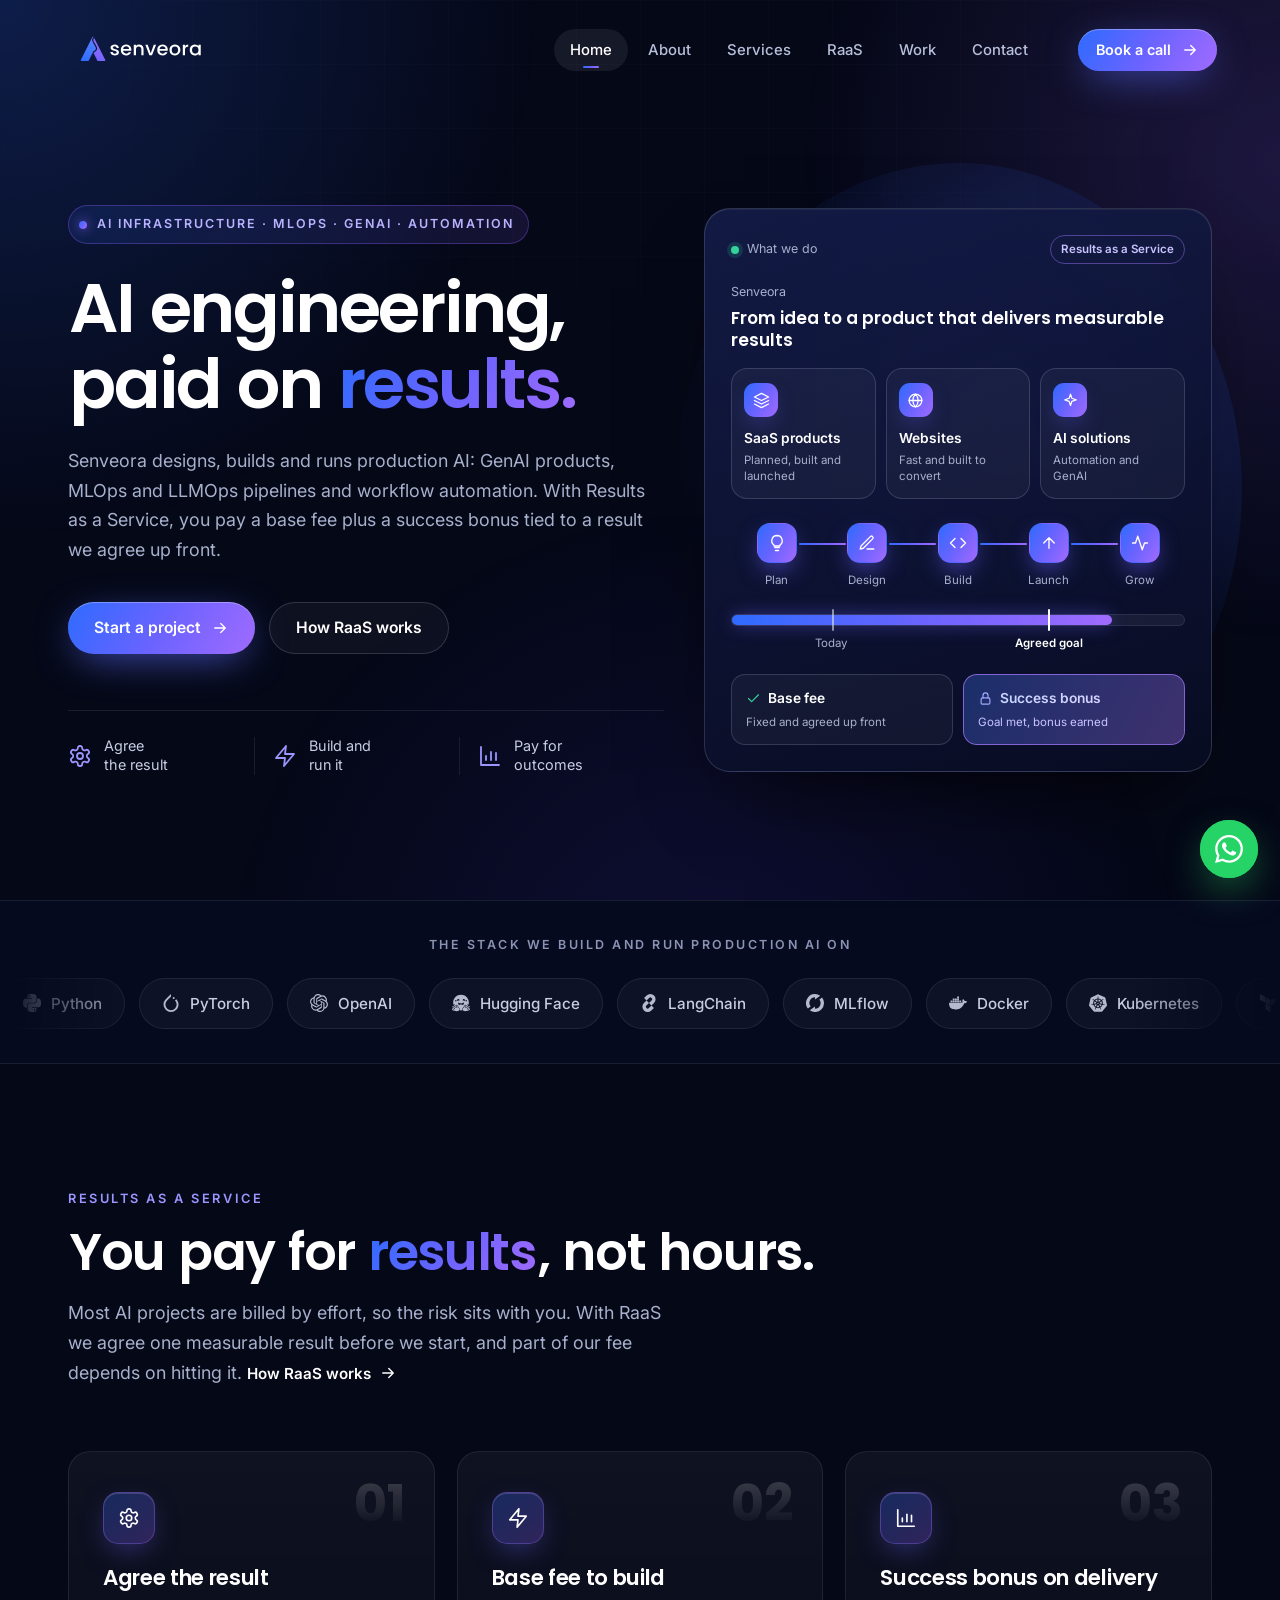
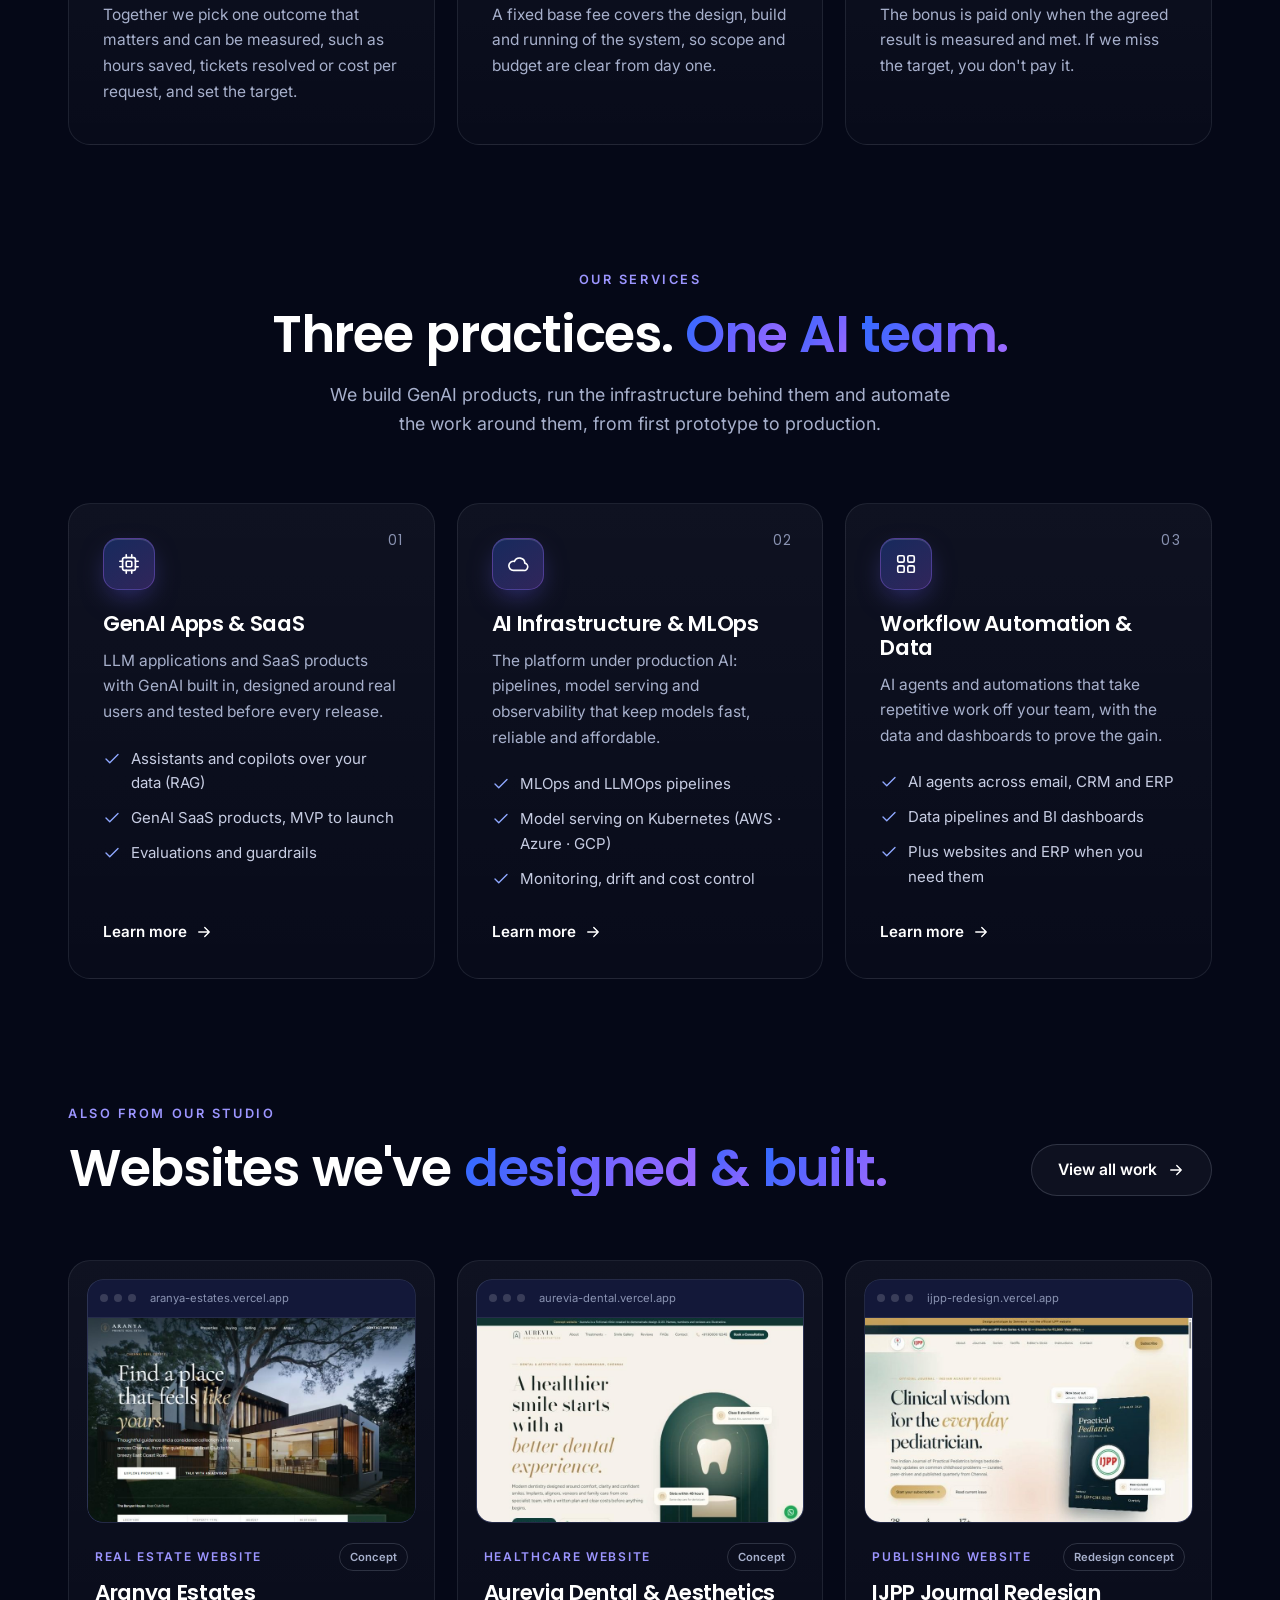
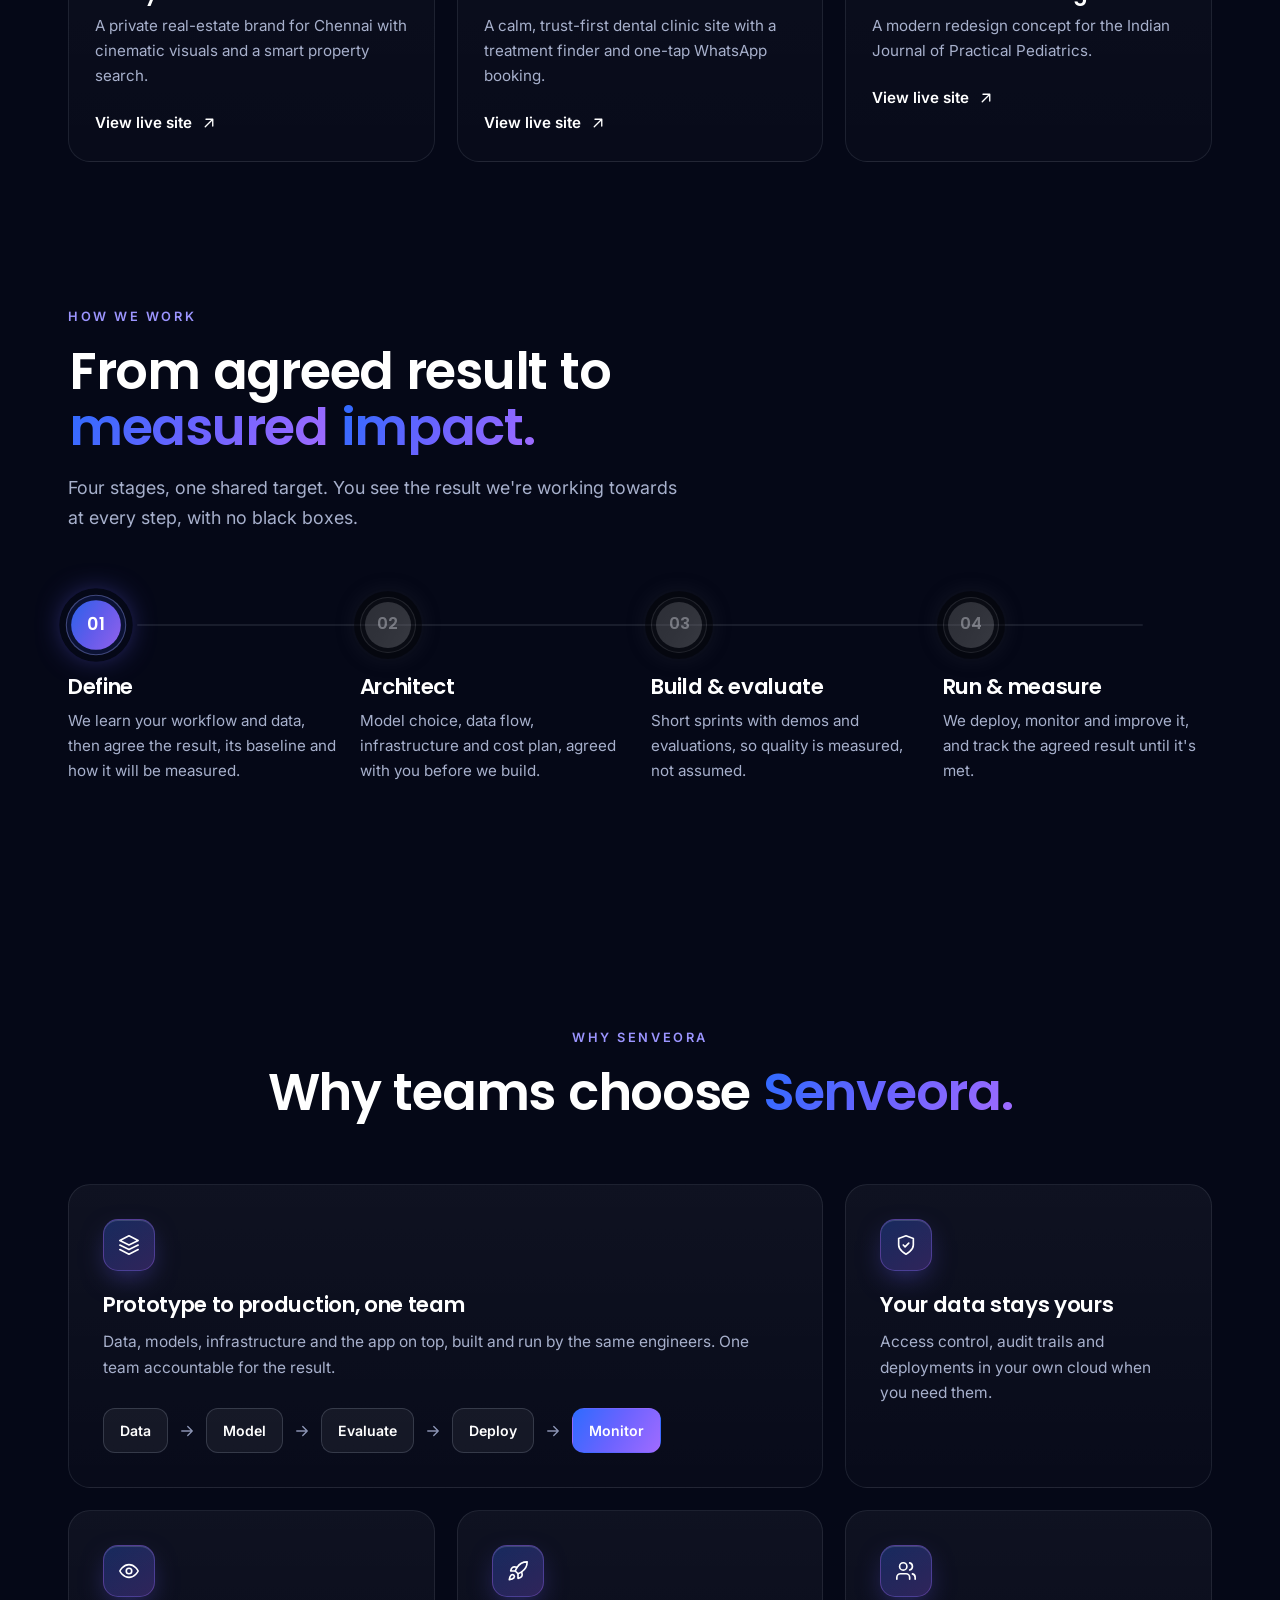
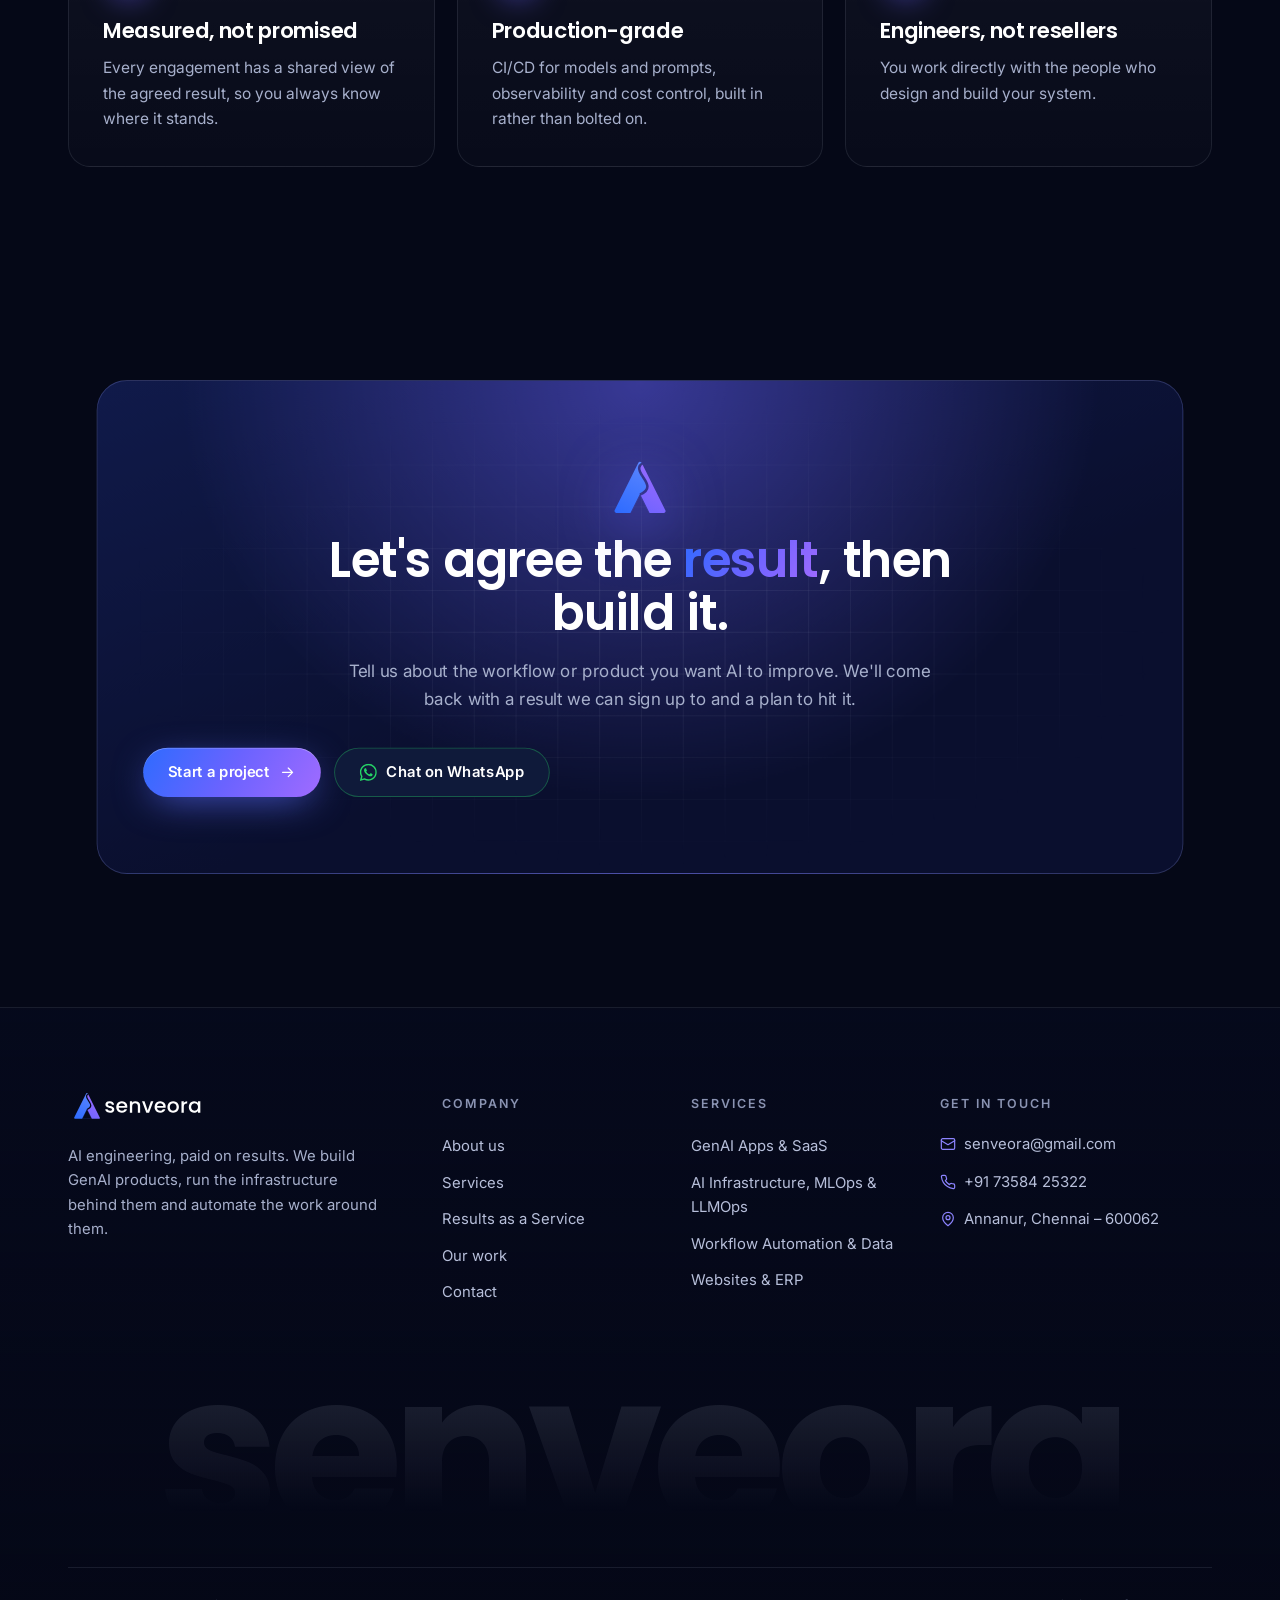
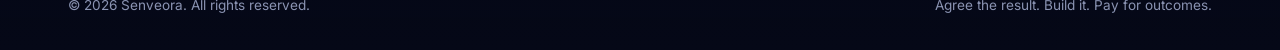
==== commit 10d67dfa: "Home hero: generic 'What we do' panel (SaaS, websites, AI; plan to grow; results-based fee) Co-Autho" ====
--- a/index.html
+++ b/index.html
@@ -69,25 +69,30 @@
     </div>
 
     <div class="reveal" style="--d:.2s">
-      <div class="eg" role="img" aria-label="Example engagement: a model pipeline feeds a result meter that climbs from baseline past the agreed target, which unlocks the success bonus">
+      <div class="eg" role="img" aria-label="What Senveora does: we build SaaS products, websites and AI solutions through a plan, design, build, launch and grow process, and tie our fee to the result">
         <div class="eg-glow"></div>
         <div class="eg-panel">
-          <div class="eg-head"><span class="eg-live"><i></i>Example engagement</span><span class="eg-tag">Results as a Service</span></div>
-          <div class="eg-result"><span>Agreed result</span><b>Customer questions resolved by AI, without a human</b></div>
+          <div class="eg-head"><span class="eg-live"><i></i>What we do</span><span class="eg-tag">Results as a Service</span></div>
+          <div class="eg-result"><span>Senveora</span><b>From idea to a product that delivers measurable results</b></div>
+          <div class="eg-offers">
+            <div class="eg-offer" style="--i:0"><span><svg class="i" viewBox="0 0 24 24" fill="none" stroke="currentColor" stroke-width="1.8" stroke-linecap="round" stroke-linejoin="round" aria-hidden="true"><path d="m12 2 10 5-10 5L2 7z"/><path d="m2 17 10 5 10-5M2 12l10 5 10-5"/></svg></span><b>SaaS products</b><small>Planned, built and launched</small></div>
+            <div class="eg-offer" style="--i:1"><span><svg class="i" viewBox="0 0 24 24" fill="none" stroke="currentColor" stroke-width="1.8" stroke-linecap="round" stroke-linejoin="round" aria-hidden="true"><circle cx="12" cy="12" r="9"/><path d="M3 12h18M12 3c2.5 2.5 3.8 5.5 3.8 9s-1.3 6.5-3.8 9c-2.5-2.5-3.8-5.5-3.8-9S9.5 5.5 12 3z"/></svg></span><b>Websites</b><small>Fast and built to convert</small></div>
+            <div class="eg-offer" style="--i:2"><span><svg class="i" viewBox="0 0 24 24" fill="none" stroke="currentColor" stroke-width="1.8" stroke-linecap="round" stroke-linejoin="round" aria-hidden="true"><path d="M12 3l1.9 5.8L20 11l-6.1 2.2L12 19l-1.9-5.8L4 11l6.1-2.2z"/></svg></span><b>AI solutions</b><small>Automation and GenAI</small></div>
+          </div>
           <div class="eg-pipe">
-            <div class="eg-step" style="--i:0"><span class="eg-node"><svg class="i" viewBox="0 0 24 24" fill="none" stroke="currentColor" stroke-width="1.8" stroke-linecap="round" stroke-linejoin="round" aria-hidden="true"><ellipse cx="12" cy="5" rx="8" ry="3"/><path d="M4 5v6c0 1.7 3.6 3 8 3s8-1.3 8-3V5"/><path d="M4 11v6c0 1.7 3.6 3 8 3s8-1.3 8-3v-6"/></svg></span>Data</div>
-            <div class="eg-step" style="--i:1"><span class="eg-node"><svg class="i" viewBox="0 0 24 24" fill="none" stroke="currentColor" stroke-width="1.8" stroke-linecap="round" stroke-linejoin="round" aria-hidden="true"><rect x="6" y="6" width="12" height="12" rx="2"/><path d="M9 2v4M15 2v4M9 18v4M15 18v4M2 9h4M2 15h4M18 9h4M18 15h4"/></svg></span>Model</div>
-            <div class="eg-step" style="--i:2"><span class="eg-node"><svg class="i" viewBox="0 0 24 24" fill="none" stroke="currentColor" stroke-width="1.8" stroke-linecap="round" stroke-linejoin="round" aria-hidden="true"><circle cx="12" cy="12" r="9"/><path d="m8.5 12 2.5 2.5 4.5-5"/></svg></span>Evals</div>
-            <div class="eg-step" style="--i:3"><span class="eg-node"><svg class="i" viewBox="0 0 24 24" fill="none" stroke="currentColor" stroke-width="1.8" stroke-linecap="round" stroke-linejoin="round" aria-hidden="true"><path d="M12 19V5M5 12l7-7 7 7"/></svg></span>Deploy</div>
-            <div class="eg-step" style="--i:4"><span class="eg-node"><svg class="i" viewBox="0 0 24 24" fill="none" stroke="currentColor" stroke-width="1.8" stroke-linecap="round" stroke-linejoin="round" aria-hidden="true"><path d="M22 12h-4l-3 9L9 3l-3 9H2"/></svg></span>Monitor</div>
+            <div class="eg-step" style="--i:0"><span class="eg-node"><svg class="i" viewBox="0 0 24 24" fill="none" stroke="currentColor" stroke-width="1.8" stroke-linecap="round" stroke-linejoin="round" aria-hidden="true"><path d="M9 18h6M10 22h4"/><path d="M12 2a7 7 0 0 0-4 12.7V16h8v-1.3A7 7 0 0 0 12 2z"/></svg></span>Plan</div>
+            <div class="eg-step" style="--i:1"><span class="eg-node"><svg class="i" viewBox="0 0 24 24" fill="none" stroke="currentColor" stroke-width="1.8" stroke-linecap="round" stroke-linejoin="round" aria-hidden="true"><path d="M12 20h9"/><path d="M16.5 3.5a2.1 2.1 0 0 1 3 3L7 19l-4 1 1-4z"/></svg></span>Design</div>
+            <div class="eg-step" style="--i:2"><span class="eg-node"><svg class="i" viewBox="0 0 24 24" fill="none" stroke="currentColor" stroke-width="1.8" stroke-linecap="round" stroke-linejoin="round" aria-hidden="true"><path d="m16 18 6-6-6-6M8 6l-6 6 6 6"/></svg></span>Build</div>
+            <div class="eg-step" style="--i:3"><span class="eg-node"><svg class="i" viewBox="0 0 24 24" fill="none" stroke="currentColor" stroke-width="1.8" stroke-linecap="round" stroke-linejoin="round" aria-hidden="true"><path d="M12 19V5M5 12l7-7 7 7"/></svg></span>Launch</div>
+            <div class="eg-step" style="--i:4"><span class="eg-node"><svg class="i" viewBox="0 0 24 24" fill="none" stroke="currentColor" stroke-width="1.8" stroke-linecap="round" stroke-linejoin="round" aria-hidden="true"><path d="M22 12h-4l-3 9L9 3l-3 9H2"/></svg></span>Grow</div>
           </div>
           <div class="eg-meter">
             <div class="eg-track"><span class="eg-fill"></span><i class="eg-mark" style="left:22%"></i><i class="eg-mark target" style="left:70%"></i></div>
-            <div class="eg-scale"><span style="left:22%">Baseline</span><span class="t" style="left:70%">Target</span></div>
+            <div class="eg-scale"><span style="left:22%">Today</span><span class="t" style="left:70%">Agreed goal</span></div>
           </div>
           <div class="eg-fee">
             <div class="eg-seg base"><b><svg class="i" viewBox="0 0 24 24" fill="none" stroke="currentColor" stroke-width="1.8" stroke-linecap="round" stroke-linejoin="round" aria-hidden="true"><path d="M20 6 9 17l-5-5"/></svg>Base fee</b><small>Fixed and agreed up front</small></div>
-            <div class="eg-seg bonus"><b><svg class="i" viewBox="0 0 24 24" fill="none" stroke="currentColor" stroke-width="1.8" stroke-linecap="round" stroke-linejoin="round" aria-hidden="true"><rect x="5" y="11" width="14" height="10" rx="2"/><path d="M8 11V7a4 4 0 0 1 8 0v4"/></svg>Success bonus</b><small class="eg-swap"><span class="off">Paid only if the target is met</span><span class="on">Target met, bonus unlocked</span></small></div>
+            <div class="eg-seg bonus"><b><svg class="i" viewBox="0 0 24 24" fill="none" stroke="currentColor" stroke-width="1.8" stroke-linecap="round" stroke-linejoin="round" aria-hidden="true"><rect x="5" y="11" width="14" height="10" rx="2"/><path d="M8 11V7a4 4 0 0 1 8 0v4"/></svg>Success bonus</b><small class="eg-swap"><span class="off">Paid only when the goal is met</span><span class="on">Goal met, bonus earned</span></small></div>
           </div>
         </div>
       </div>
--- a/visuals.css
+++ b/visuals.css
@@ -159,3 +159,17 @@
   .mf{padding:12px 8px;gap:2px}
   .mf-a{flex-basis:12px}
 }
+
+/* ---------- Hero: what we do (offer tiles) ---------- */
+.eg-offers{display:grid;grid-template-columns:repeat(3,1fr);gap:10px;margin:-6px 0 24px}
+.eg-offer{padding:14px 12px;border-radius:16px;background:rgba(255,255,255,.04);border:1px solid var(--line-2)}
+.eg-offer span{width:34px;height:34px;border-radius:11px;display:grid;place-items:center;background:var(--grad);color:#fff;margin-bottom:10px;box-shadow:0 10px 24px -10px rgba(107,99,255,.9)}
+.eg-offer span .i{width:17px;height:17px}
+.eg-offer b{display:block;color:#fff;font-weight:600;font-size:.86rem}
+.eg-offer small{display:block;color:var(--muted);font-size:.72rem;margin-top:2px;line-height:1.4}
+.reveal.in .eg-offer{animation:egShow .45s var(--ease) both;animation-delay:calc(.1s + var(--i) * .12s)}
+@media (max-width:560px){
+  .eg-offers{grid-template-columns:1fr}
+  .eg-offer{display:grid;grid-template-columns:34px 1fr;column-gap:12px;align-items:center}
+  .eg-offer span{grid-row:span 2;margin:0}
+}
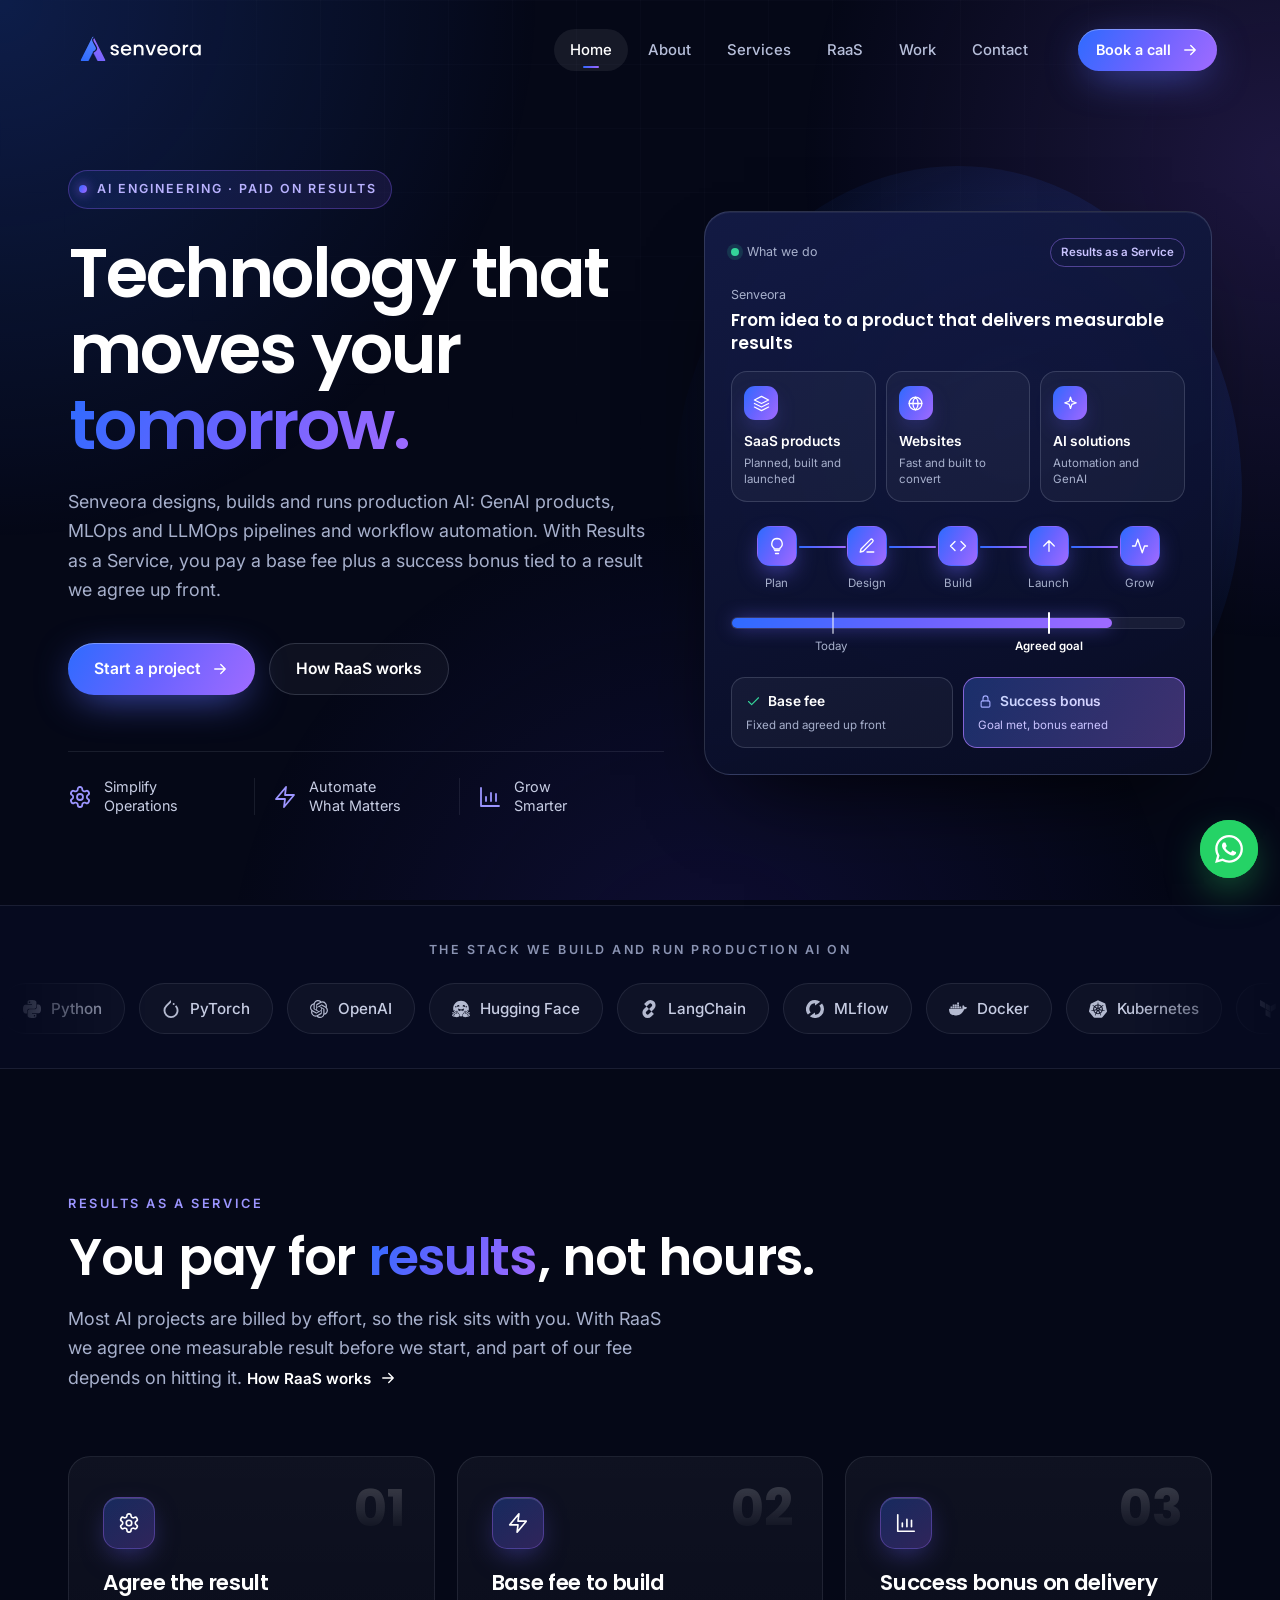
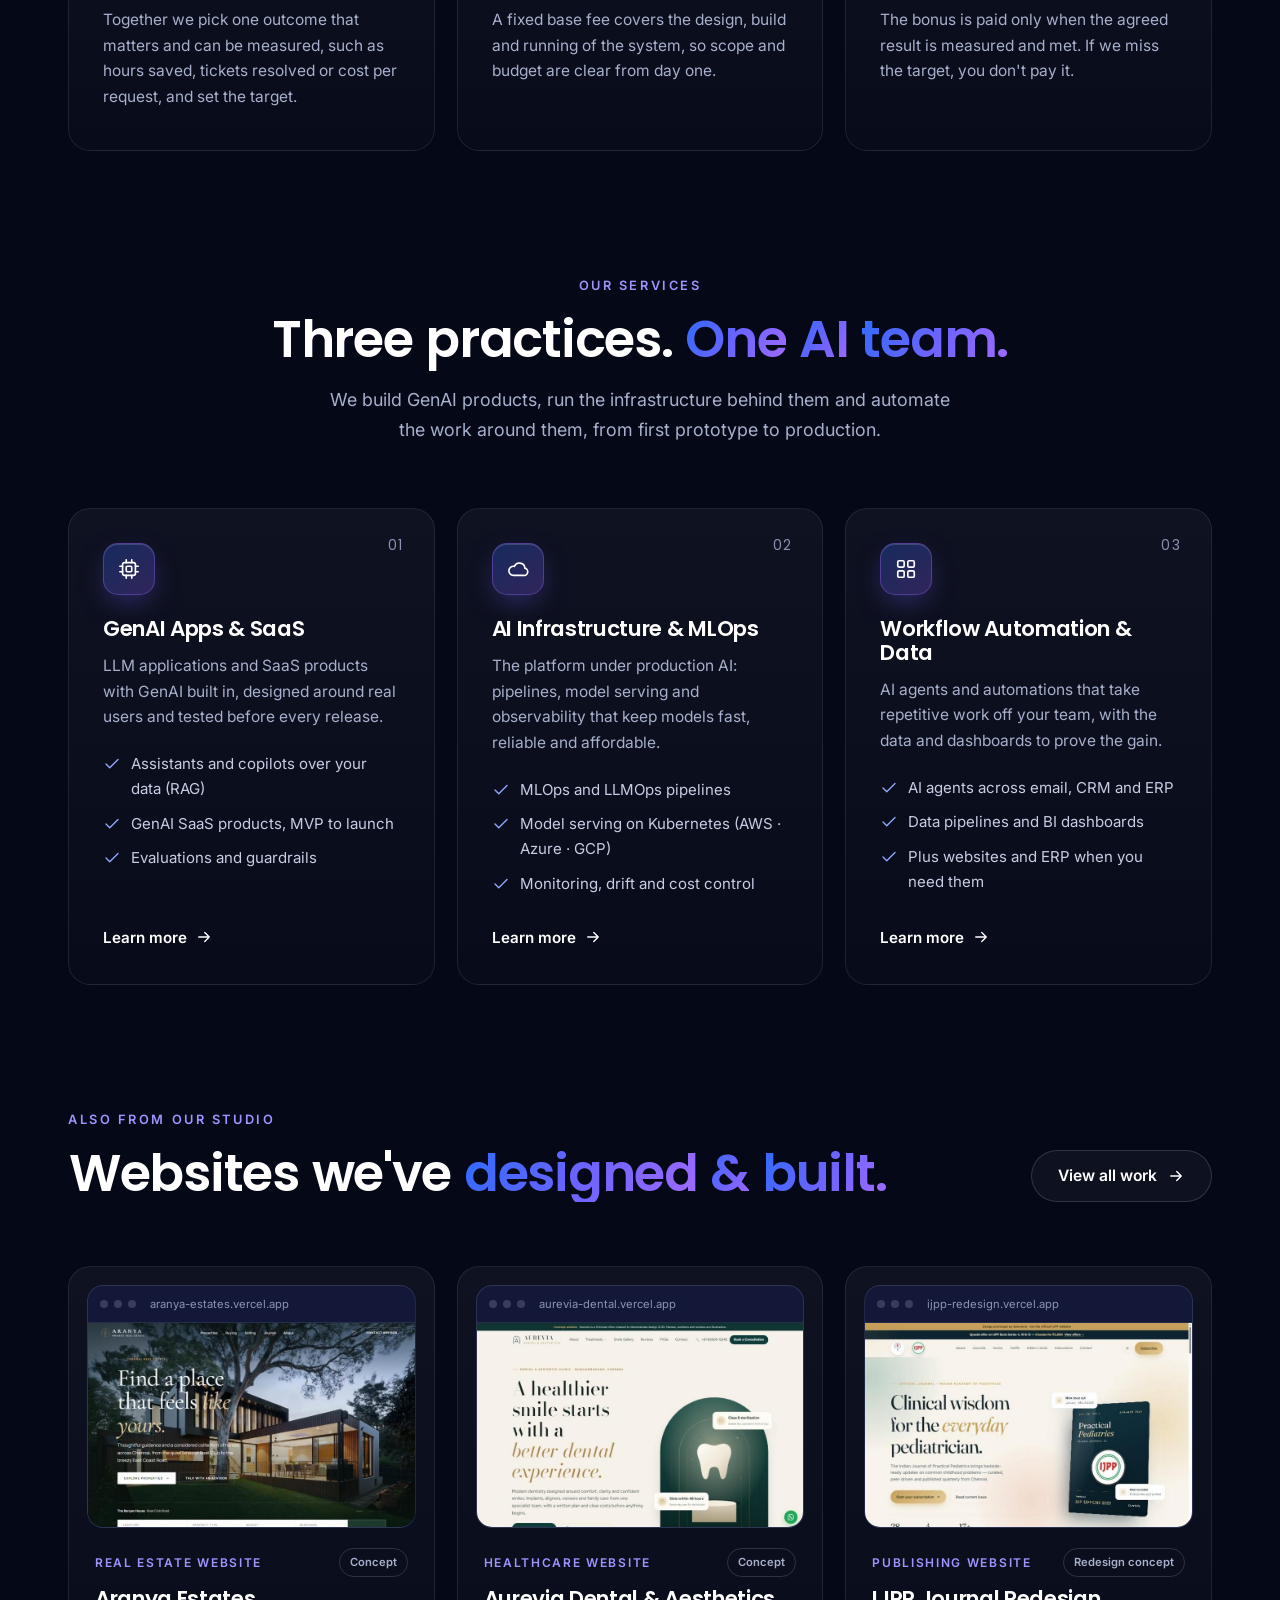
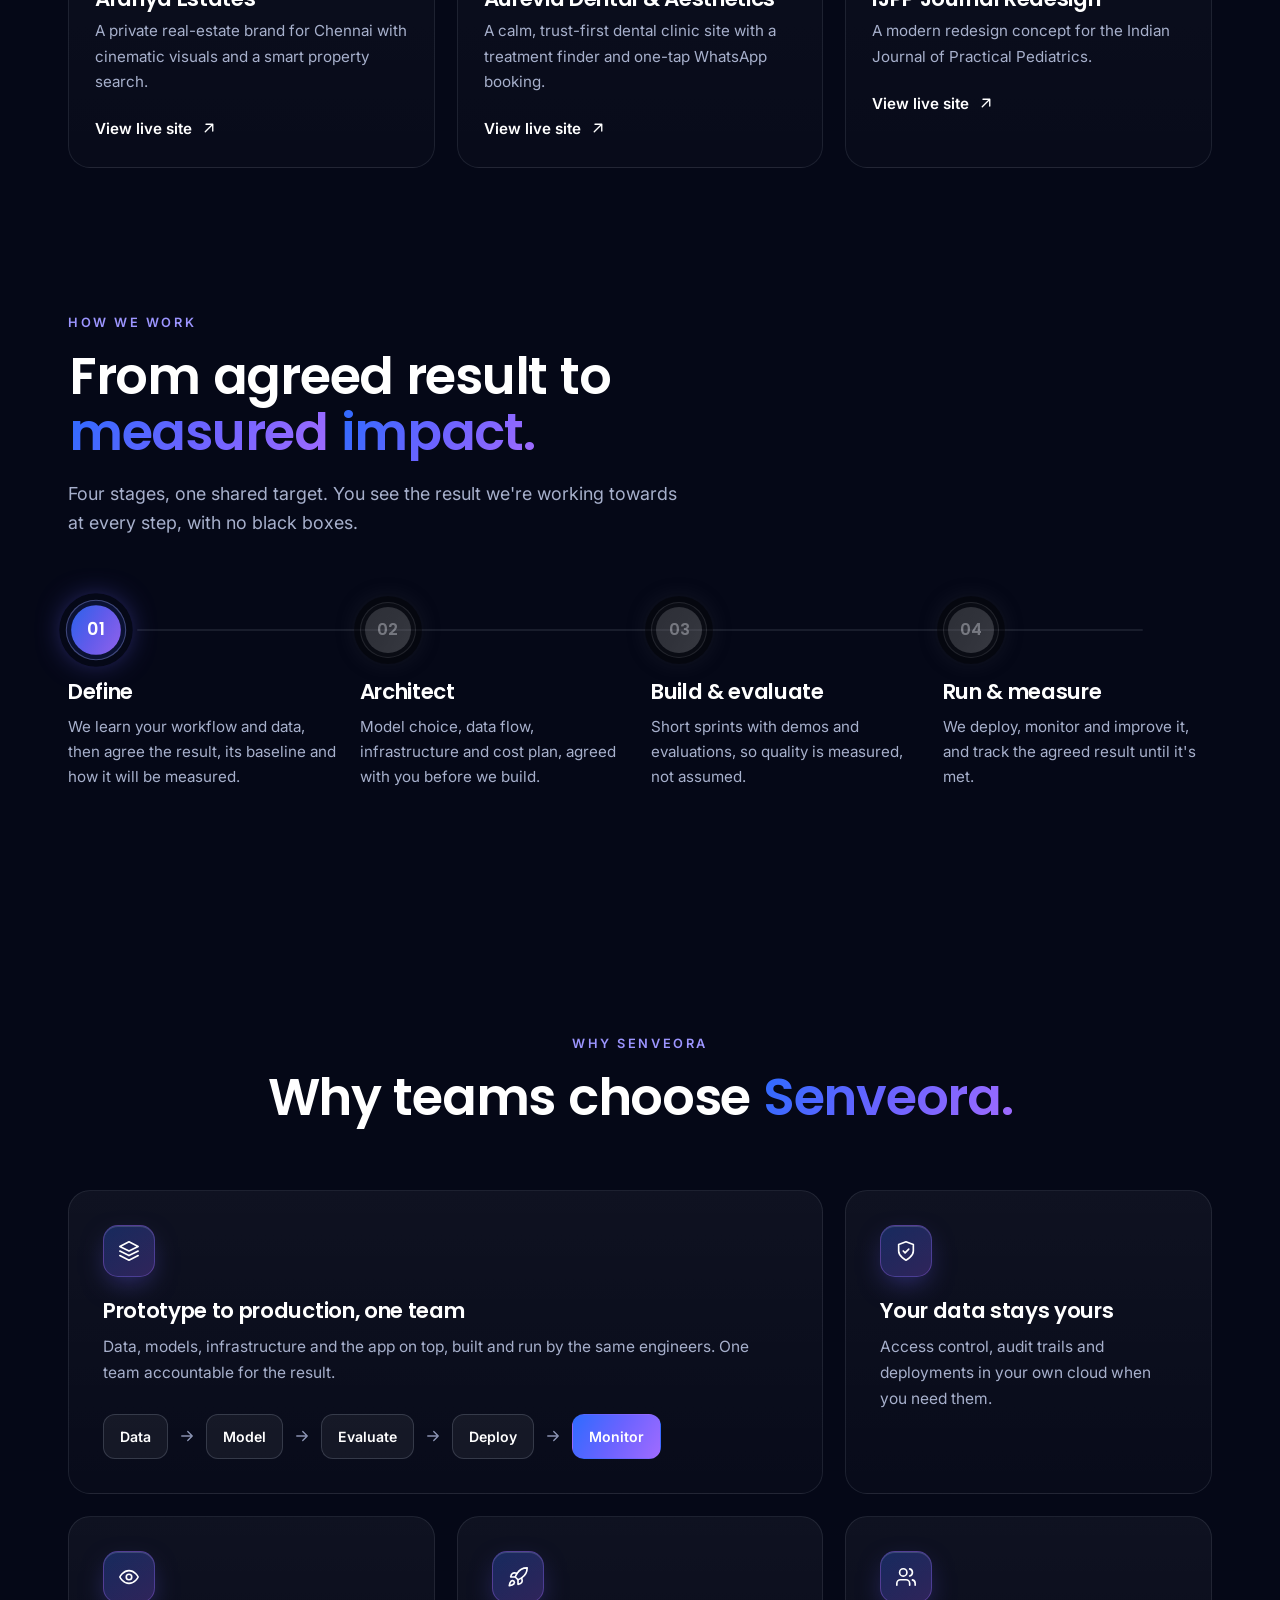
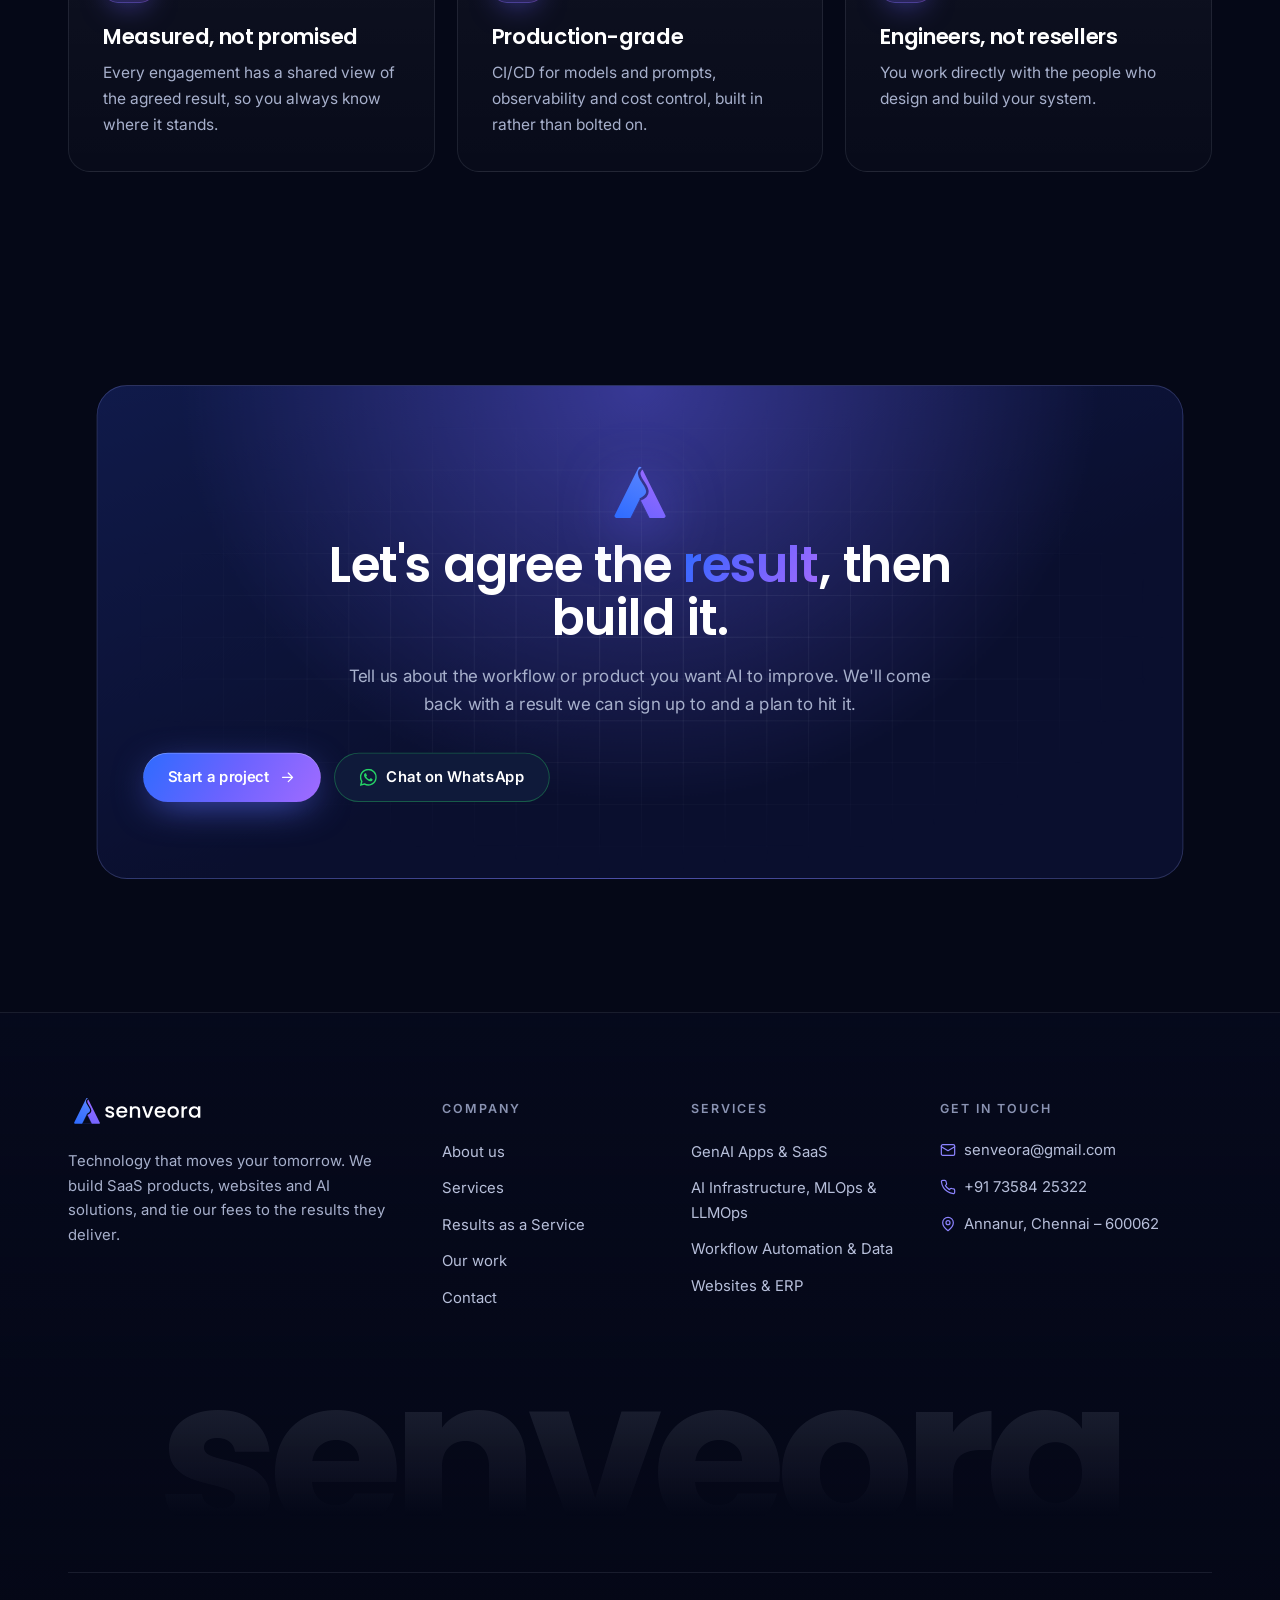
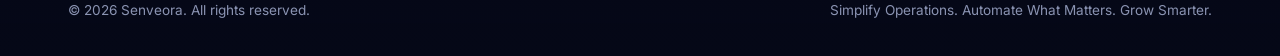
==== commit 7a6763b4: "Bring back the motto: hero headline, pillars and footer Co-Authored-By: Claude Opus 5.5 (1M context)" ====
--- a/index.html
+++ b/index.html
@@ -54,17 +54,17 @@
 <section class="hero">
   <div class="container hero-grid">
     <div>
-      <span class="eyebrow reveal"><span class="dot"></span>AI Infrastructure · MLOps · GenAI · Automation</span>
-      <h1 data-split data-split-now>AI engineering, paid on <span class="grad-text">results.</span></h1>
+      <span class="eyebrow reveal"><span class="dot"></span>AI engineering · paid on results</span>
+      <h1 data-split data-split-now>Technology that moves your <span class="grad-text">tomorrow.</span></h1>
       <p class="lead reveal" style="--d:.16s">Senveora designs, builds and runs production AI: GenAI products, MLOps and LLMOps pipelines and workflow automation. With Results as a Service, you pay a base fee plus a success bonus tied to a result we agree up front.</p>
       <div class="btn-row reveal" style="--d:.24s">
         <a class="btn btn-primary" href="/contact">Start a project <svg class="i" viewBox="0 0 24 24" fill="none" stroke="currentColor" stroke-width="1.8" stroke-linecap="round" stroke-linejoin="round" aria-hidden="true"><path d="M5 12h14M13 6l6 6-6 6"/></svg></a>
         <a class="btn btn-ghost" href="/raas">How RaaS works</a>
       </div>
       <div class="pillars reveal" style="--d:.32s">
-        <div class="pillar"><svg class="i" viewBox="0 0 24 24" fill="none" stroke="currentColor" stroke-width="1.8" stroke-linecap="round" stroke-linejoin="round" aria-hidden="true"><path d="M12.22 2h-.44a2 2 0 0 0-2 2v.18a2 2 0 0 1-1 1.73l-.43.25a2 2 0 0 1-2 0l-.15-.08a2 2 0 0 0-2.73.73l-.22.38a2 2 0 0 0 .73 2.73l.15.1a2 2 0 0 1 1 1.72v.51a2 2 0 0 1-1 1.74l-.15.09a2 2 0 0 0-.73 2.73l.22.38a2 2 0 0 0 2.73.73l.15-.08a2 2 0 0 1 2 0l.43.25a2 2 0 0 1 1 1.73V20a2 2 0 0 0 2 2h.44a2 2 0 0 0 2-2v-.18a2 2 0 0 1 1-1.73l.43-.25a2 2 0 0 1 2 0l.15.08a2 2 0 0 0 2.73-.73l.22-.39a2 2 0 0 0-.73-2.73l-.15-.08a2 2 0 0 1-1-1.74v-.5a2 2 0 0 1 1-1.74l.15-.09a2 2 0 0 0 .73-2.73l-.22-.38a2 2 0 0 0-2.73-.73l-.15.08a2 2 0 0 1-2 0l-.43-.25a2 2 0 0 1-1-1.73V4a2 2 0 0 0-2-2z"/><circle cx="12" cy="12" r="3"/></svg><span>Agree<br>the result</span></div>
-        <div class="pillar"><svg class="i" viewBox="0 0 24 24" fill="none" stroke="currentColor" stroke-width="1.8" stroke-linecap="round" stroke-linejoin="round" aria-hidden="true"><path d="M13 2 3 14h9l-1 8 10-12h-9l1-8z"/></svg><span>Build and<br>run it</span></div>
-        <div class="pillar"><svg class="i" viewBox="0 0 24 24" fill="none" stroke="currentColor" stroke-width="1.8" stroke-linecap="round" stroke-linejoin="round" aria-hidden="true"><path d="M3 3v18h18"/><path d="M8 16v-4M13 16V8M18 16v-7"/></svg><span>Pay for<br>outcomes</span></div>
+        <div class="pillar"><svg class="i" viewBox="0 0 24 24" fill="none" stroke="currentColor" stroke-width="1.8" stroke-linecap="round" stroke-linejoin="round" aria-hidden="true"><path d="M12.22 2h-.44a2 2 0 0 0-2 2v.18a2 2 0 0 1-1 1.73l-.43.25a2 2 0 0 1-2 0l-.15-.08a2 2 0 0 0-2.73.73l-.22.38a2 2 0 0 0 .73 2.73l.15.1a2 2 0 0 1 1 1.72v.51a2 2 0 0 1-1 1.74l-.15.09a2 2 0 0 0-.73 2.73l.22.38a2 2 0 0 0 2.73.73l.15-.08a2 2 0 0 1 2 0l.43.25a2 2 0 0 1 1 1.73V20a2 2 0 0 0 2 2h.44a2 2 0 0 0 2-2v-.18a2 2 0 0 1 1-1.73l.43-.25a2 2 0 0 1 2 0l.15.08a2 2 0 0 0 2.73-.73l.22-.39a2 2 0 0 0-.73-2.73l-.15-.08a2 2 0 0 1-1-1.74v-.5a2 2 0 0 1 1-1.74l.15-.09a2 2 0 0 0 .73-2.73l-.22-.38a2 2 0 0 0-2.73-.73l-.15.08a2 2 0 0 1-2 0l-.43-.25a2 2 0 0 1-1-1.73V4a2 2 0 0 0-2-2z"/><circle cx="12" cy="12" r="3"/></svg><span>Simplify<br>Operations</span></div>
+        <div class="pillar"><svg class="i" viewBox="0 0 24 24" fill="none" stroke="currentColor" stroke-width="1.8" stroke-linecap="round" stroke-linejoin="round" aria-hidden="true"><path d="M13 2 3 14h9l-1 8 10-12h-9l1-8z"/></svg><span>Automate<br>What Matters</span></div>
+        <div class="pillar"><svg class="i" viewBox="0 0 24 24" fill="none" stroke="currentColor" stroke-width="1.8" stroke-linecap="round" stroke-linejoin="round" aria-hidden="true"><path d="M3 3v18h18"/><path d="M8 16v-4M13 16V8M18 16v-7"/></svg><span>Grow<br>Smarter</span></div>
       </div>
     </div>
 
@@ -311,7 +311,7 @@
     <div class="footer-grid">
       <div>
         <a class="brand" href="/" aria-label="Senveora home"><img src="[data-uri]" alt="senveora" width="140" height="38"></a>
-        <p>AI engineering, paid on results. We build GenAI products, run the infrastructure behind them and automate the work around them.</p>
+        <p>Technology that moves your tomorrow. We build SaaS products, websites and AI solutions, and tie our fees to the results they deliver.</p>
         
       </div>
       <div>
@@ -345,7 +345,7 @@
     <div class="footer-big" aria-hidden="true">senveora</div>
     <div class="footer-bottom">
       <span>© <span data-year>2026</span> Senveora. All rights reserved.</span>
-      <span>Agree the result. Build it. Pay for outcomes.</span>
+      <span>Simplify Operations. Automate What Matters. Grow Smarter.</span>
     </div>
   </div>
 </footer>
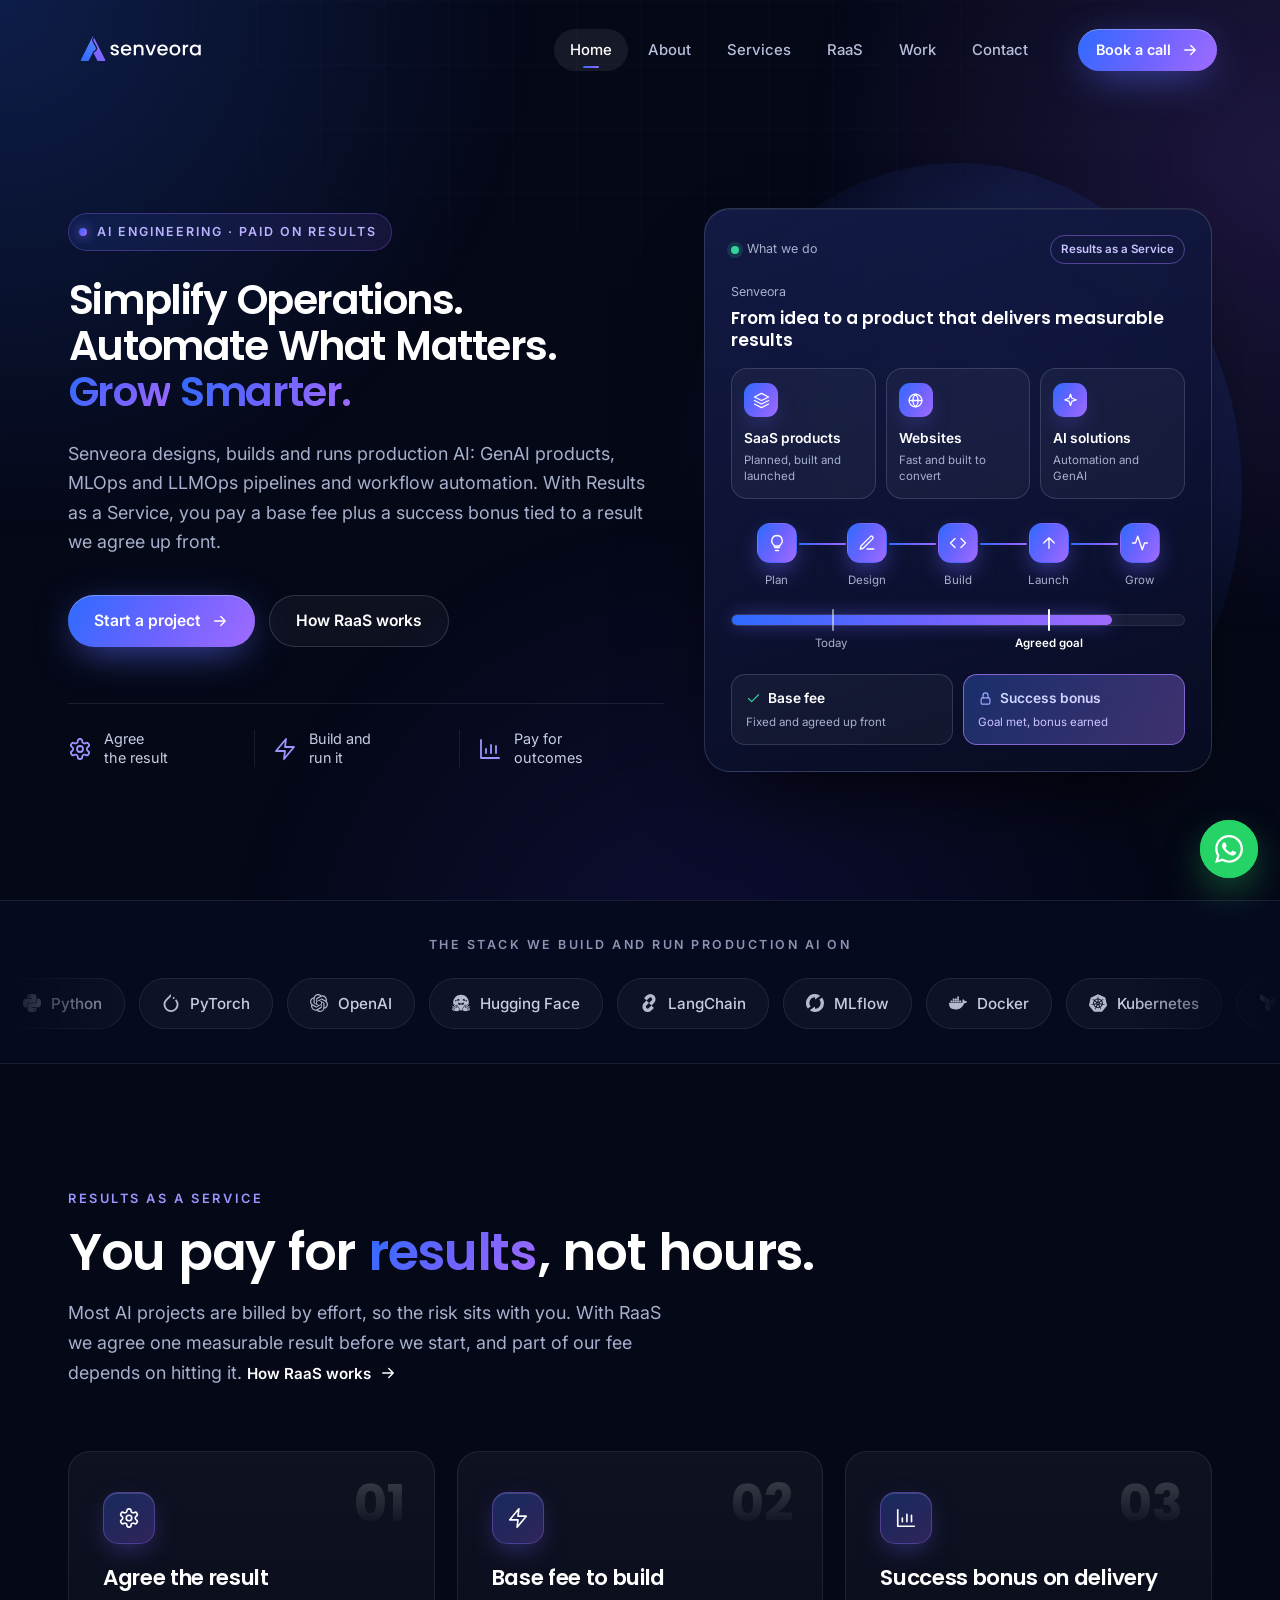
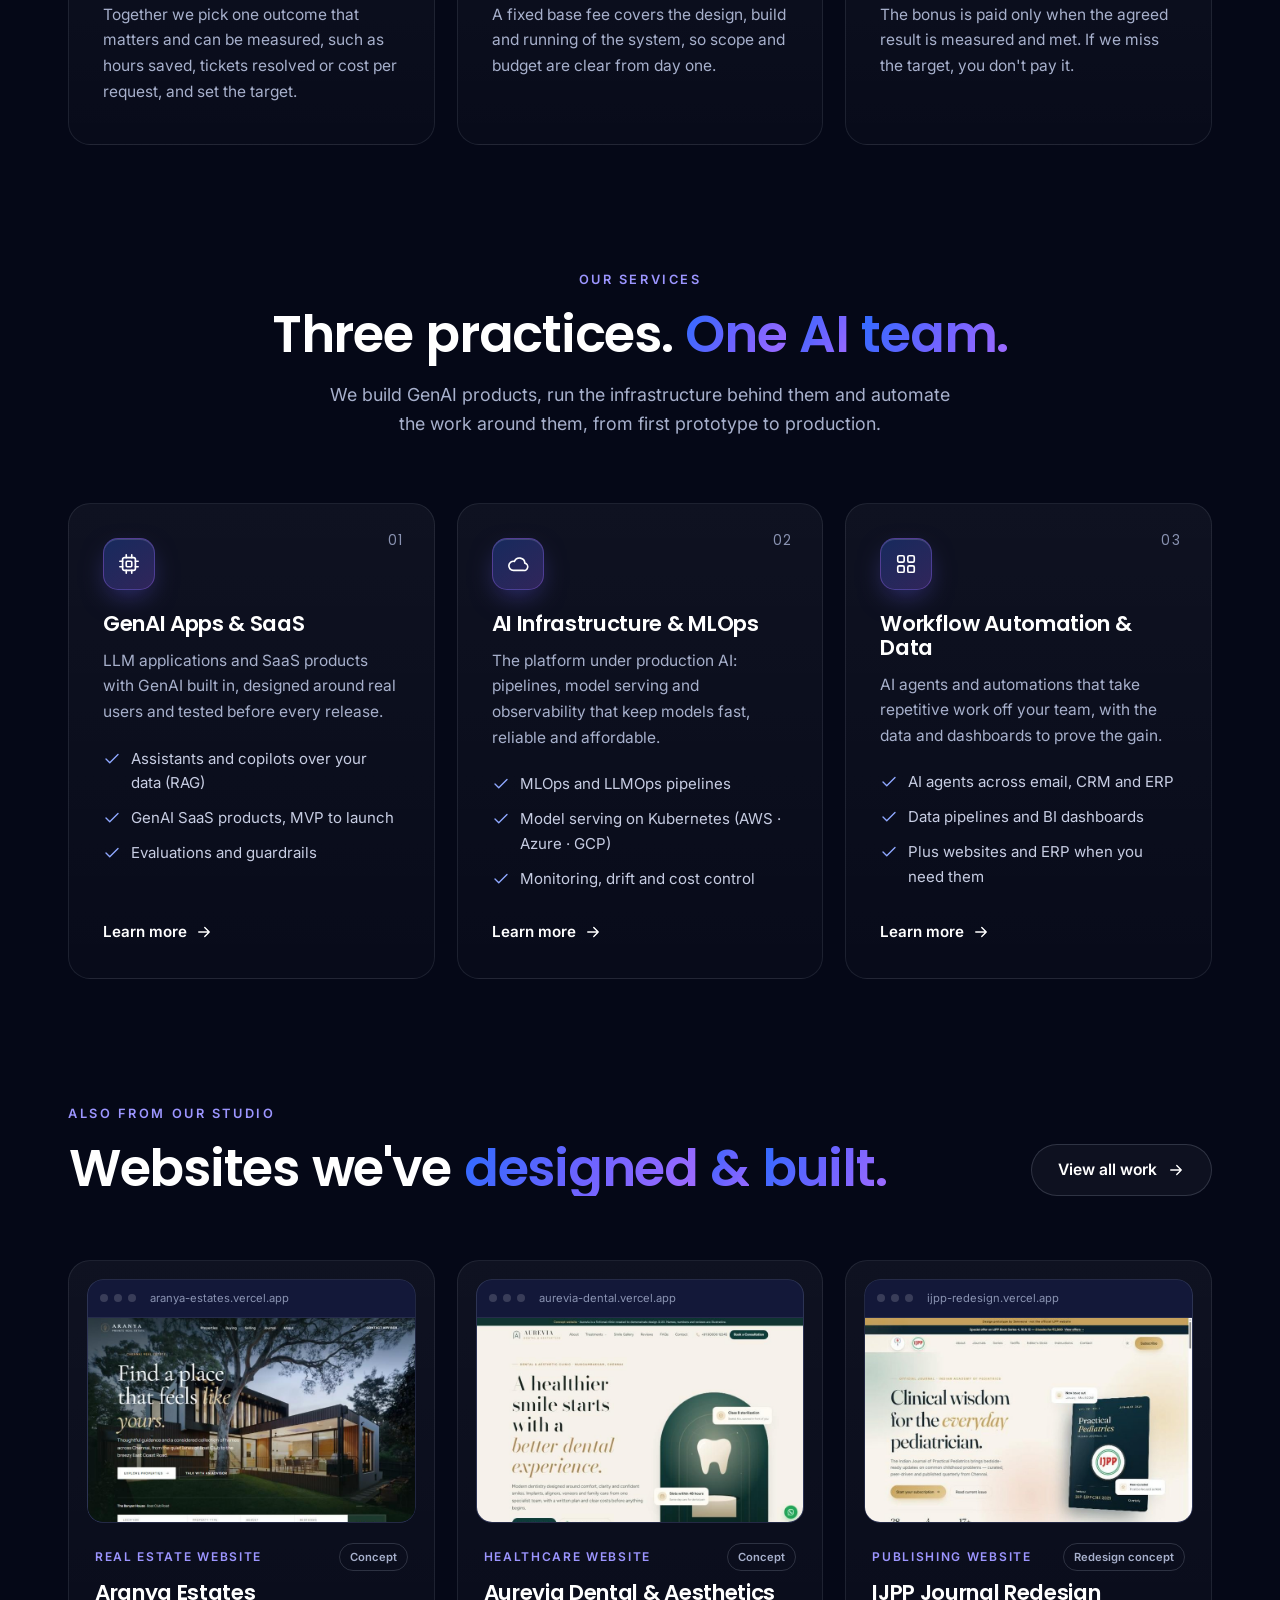
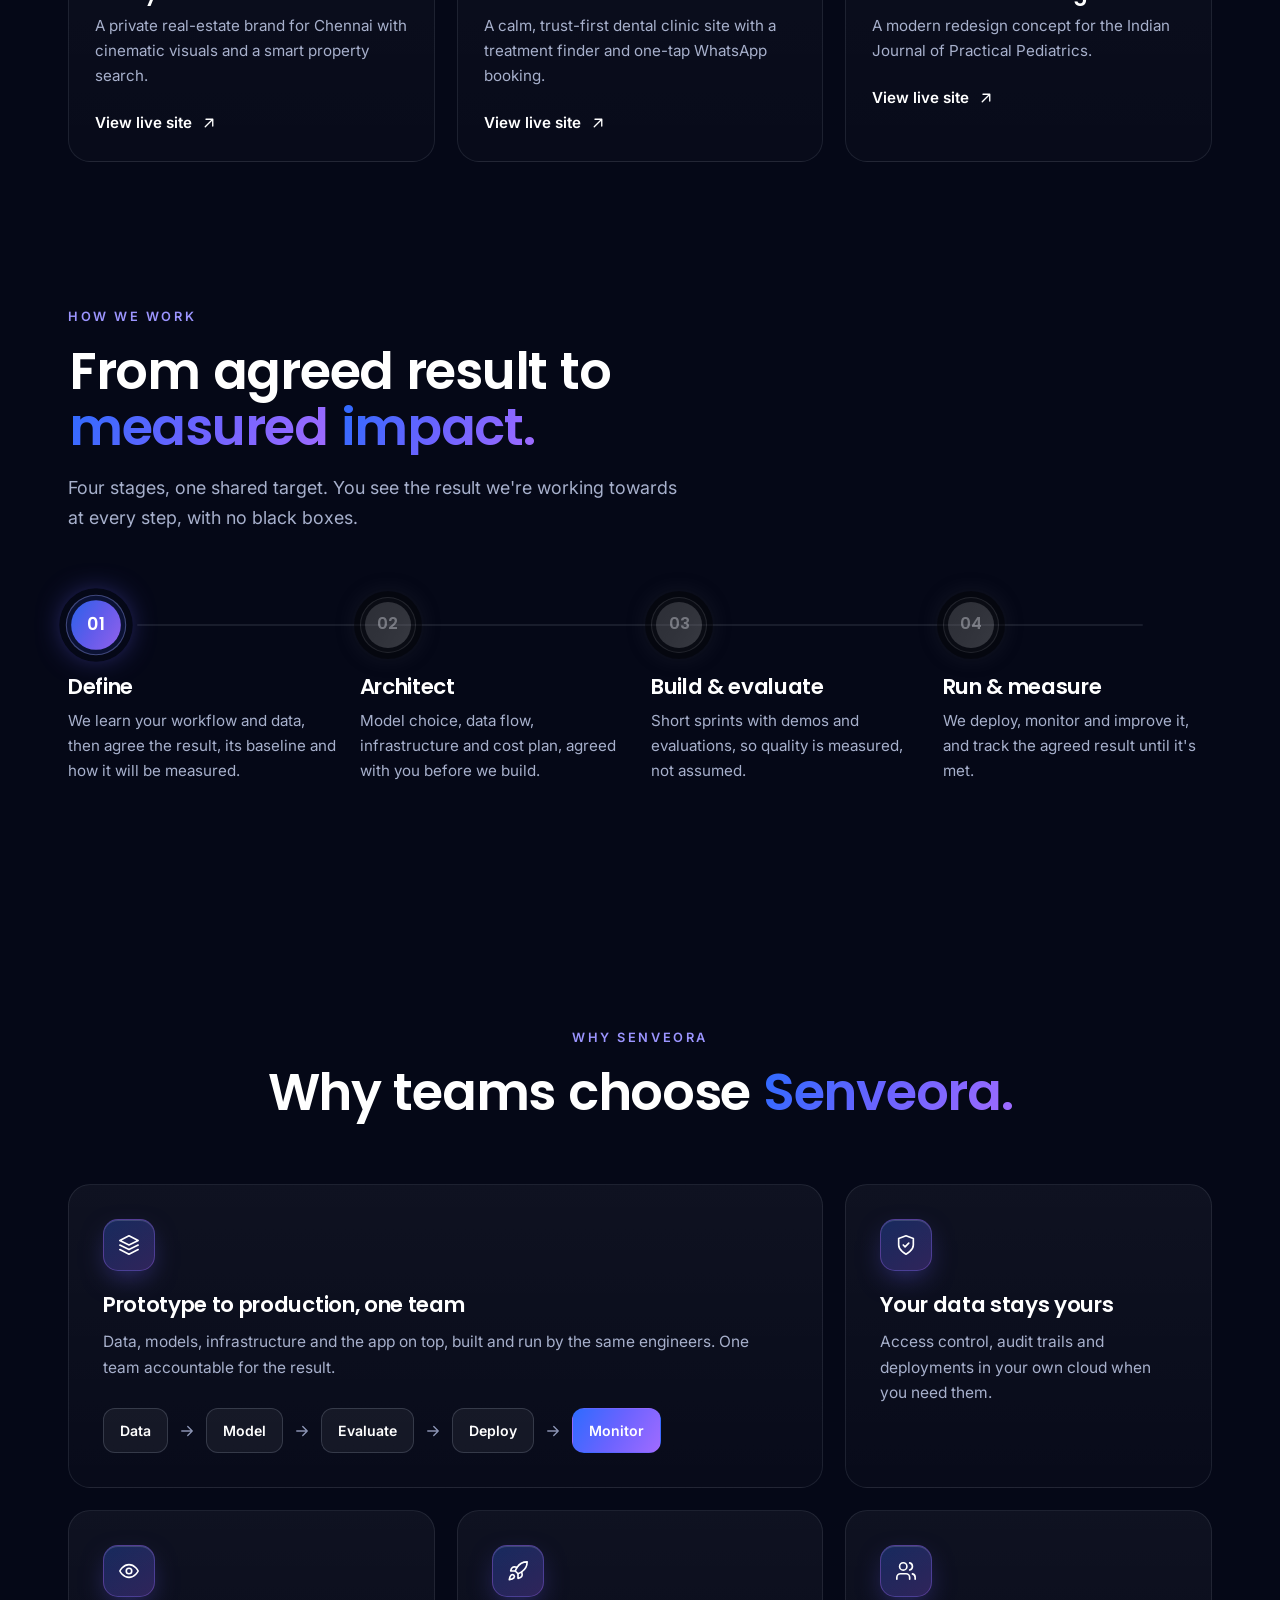
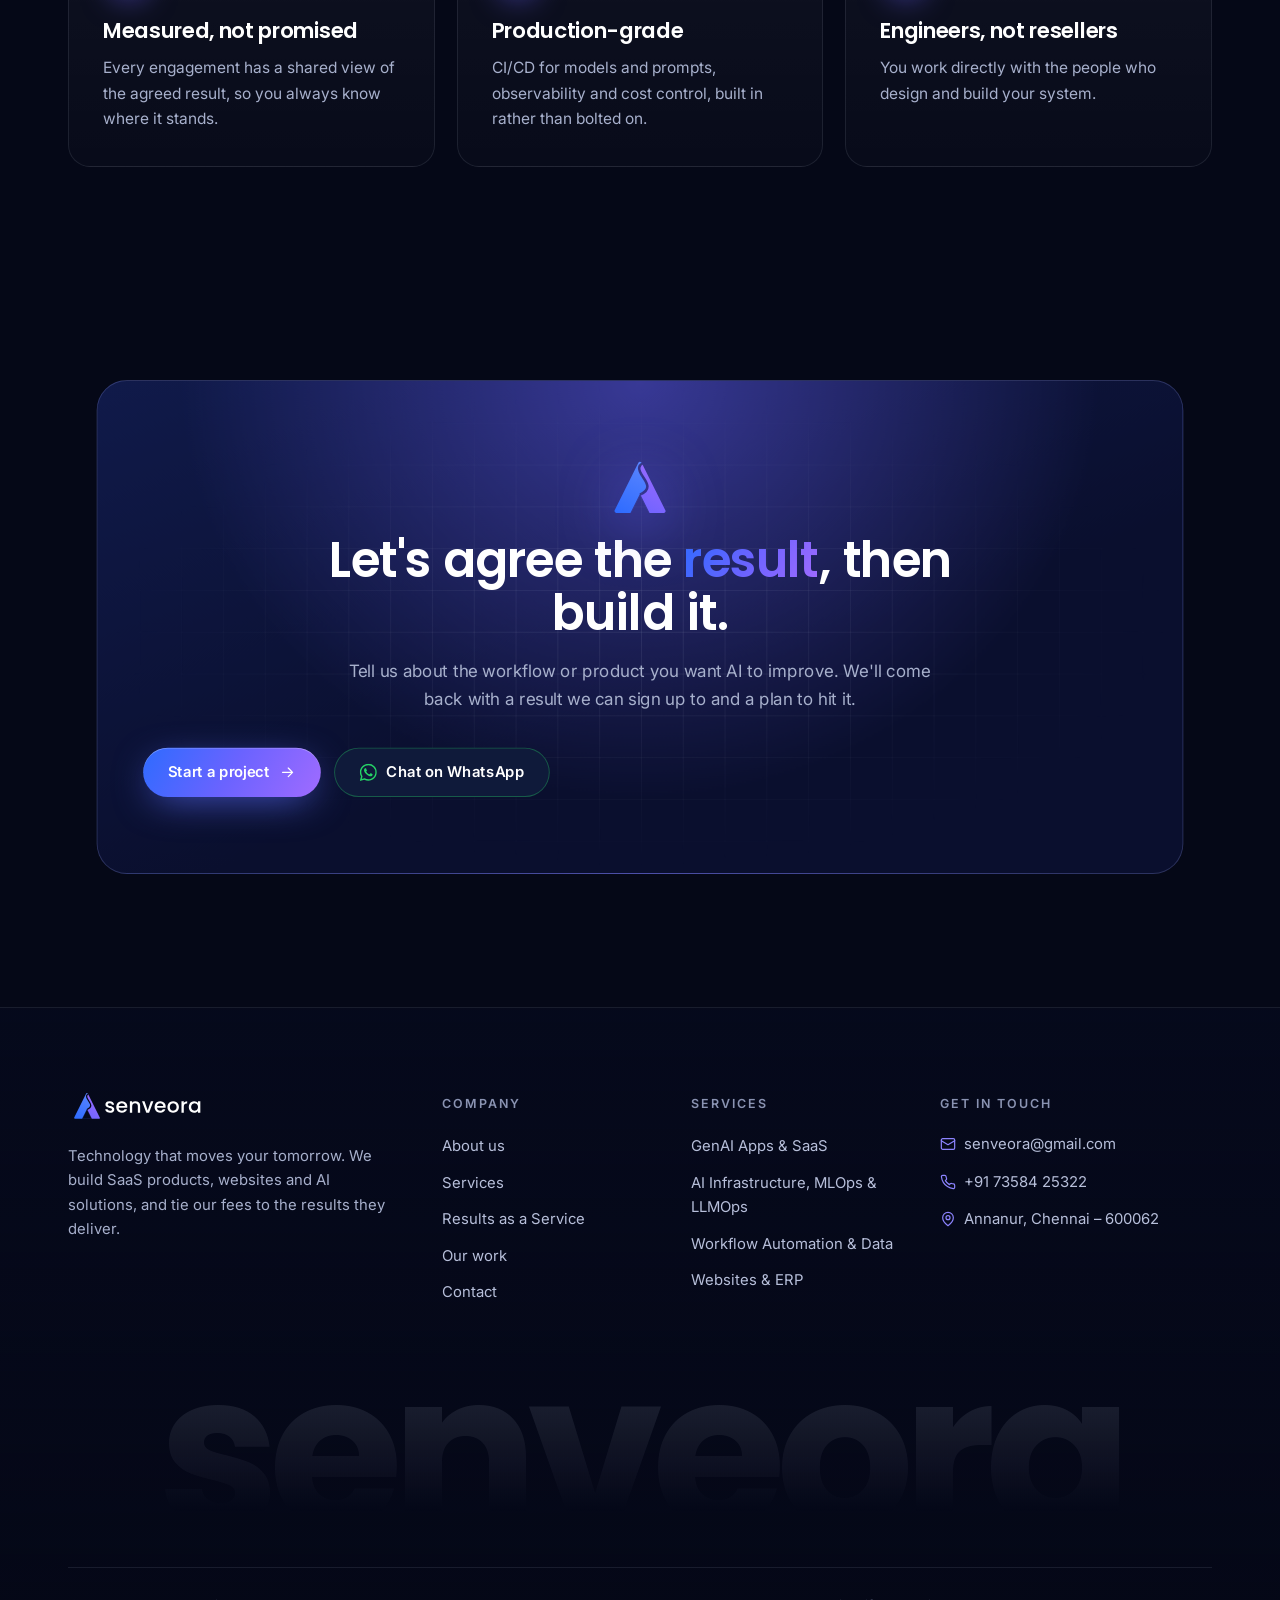
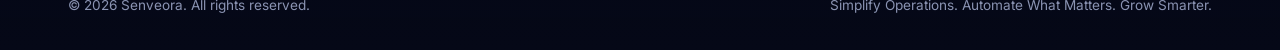
==== commit 73e59f1c: "Home: motto as the hero headline (Simplify Operations. Automate What Matters. Grow Smarter.) Co-Auth" ====
--- a/index.html
+++ b/index.html
@@ -55,16 +55,16 @@
   <div class="container hero-grid">
     <div>
       <span class="eyebrow reveal"><span class="dot"></span>AI engineering · paid on results</span>
-      <h1 data-split data-split-now>Technology that moves your <span class="grad-text">tomorrow.</span></h1>
+      <h1 class="motto" data-split data-split-now>Simplify Operations.<br>Automate What Matters.<br><span class="grad-text">Grow Smarter.</span></h1>
       <p class="lead reveal" style="--d:.16s">Senveora designs, builds and runs production AI: GenAI products, MLOps and LLMOps pipelines and workflow automation. With Results as a Service, you pay a base fee plus a success bonus tied to a result we agree up front.</p>
       <div class="btn-row reveal" style="--d:.24s">
         <a class="btn btn-primary" href="/contact">Start a project <svg class="i" viewBox="0 0 24 24" fill="none" stroke="currentColor" stroke-width="1.8" stroke-linecap="round" stroke-linejoin="round" aria-hidden="true"><path d="M5 12h14M13 6l6 6-6 6"/></svg></a>
         <a class="btn btn-ghost" href="/raas">How RaaS works</a>
       </div>
       <div class="pillars reveal" style="--d:.32s">
-        <div class="pillar"><svg class="i" viewBox="0 0 24 24" fill="none" stroke="currentColor" stroke-width="1.8" stroke-linecap="round" stroke-linejoin="round" aria-hidden="true"><path d="M12.22 2h-.44a2 2 0 0 0-2 2v.18a2 2 0 0 1-1 1.73l-.43.25a2 2 0 0 1-2 0l-.15-.08a2 2 0 0 0-2.73.73l-.22.38a2 2 0 0 0 .73 2.73l.15.1a2 2 0 0 1 1 1.72v.51a2 2 0 0 1-1 1.74l-.15.09a2 2 0 0 0-.73 2.73l.22.38a2 2 0 0 0 2.73.73l.15-.08a2 2 0 0 1 2 0l.43.25a2 2 0 0 1 1 1.73V20a2 2 0 0 0 2 2h.44a2 2 0 0 0 2-2v-.18a2 2 0 0 1 1-1.73l.43-.25a2 2 0 0 1 2 0l.15.08a2 2 0 0 0 2.73-.73l.22-.39a2 2 0 0 0-.73-2.73l-.15-.08a2 2 0 0 1-1-1.74v-.5a2 2 0 0 1 1-1.74l.15-.09a2 2 0 0 0 .73-2.73l-.22-.38a2 2 0 0 0-2.73-.73l-.15.08a2 2 0 0 1-2 0l-.43-.25a2 2 0 0 1-1-1.73V4a2 2 0 0 0-2-2z"/><circle cx="12" cy="12" r="3"/></svg><span>Simplify<br>Operations</span></div>
-        <div class="pillar"><svg class="i" viewBox="0 0 24 24" fill="none" stroke="currentColor" stroke-width="1.8" stroke-linecap="round" stroke-linejoin="round" aria-hidden="true"><path d="M13 2 3 14h9l-1 8 10-12h-9l1-8z"/></svg><span>Automate<br>What Matters</span></div>
-        <div class="pillar"><svg class="i" viewBox="0 0 24 24" fill="none" stroke="currentColor" stroke-width="1.8" stroke-linecap="round" stroke-linejoin="round" aria-hidden="true"><path d="M3 3v18h18"/><path d="M8 16v-4M13 16V8M18 16v-7"/></svg><span>Grow<br>Smarter</span></div>
+        <div class="pillar"><svg class="i" viewBox="0 0 24 24" fill="none" stroke="currentColor" stroke-width="1.8" stroke-linecap="round" stroke-linejoin="round" aria-hidden="true"><path d="M12.22 2h-.44a2 2 0 0 0-2 2v.18a2 2 0 0 1-1 1.73l-.43.25a2 2 0 0 1-2 0l-.15-.08a2 2 0 0 0-2.73.73l-.22.38a2 2 0 0 0 .73 2.73l.15.1a2 2 0 0 1 1 1.72v.51a2 2 0 0 1-1 1.74l-.15.09a2 2 0 0 0-.73 2.73l.22.38a2 2 0 0 0 2.73.73l.15-.08a2 2 0 0 1 2 0l.43.25a2 2 0 0 1 1 1.73V20a2 2 0 0 0 2 2h.44a2 2 0 0 0 2-2v-.18a2 2 0 0 1 1-1.73l.43-.25a2 2 0 0 1 2 0l.15.08a2 2 0 0 0 2.73-.73l.22-.39a2 2 0 0 0-.73-2.73l-.15-.08a2 2 0 0 1-1-1.74v-.5a2 2 0 0 1 1-1.74l.15-.09a2 2 0 0 0 .73-2.73l-.22-.38a2 2 0 0 0-2.73-.73l-.15.08a2 2 0 0 1-2 0l-.43-.25a2 2 0 0 1-1-1.73V4a2 2 0 0 0-2-2z"/><circle cx="12" cy="12" r="3"/></svg><span>Agree<br>the result</span></div>
+        <div class="pillar"><svg class="i" viewBox="0 0 24 24" fill="none" stroke="currentColor" stroke-width="1.8" stroke-linecap="round" stroke-linejoin="round" aria-hidden="true"><path d="M13 2 3 14h9l-1 8 10-12h-9l1-8z"/></svg><span>Build and<br>run it</span></div>
+        <div class="pillar"><svg class="i" viewBox="0 0 24 24" fill="none" stroke="currentColor" stroke-width="1.8" stroke-linecap="round" stroke-linejoin="round" aria-hidden="true"><path d="M3 3v18h18"/><path d="M8 16v-4M13 16V8M18 16v-7"/></svg><span>Pay for<br>outcomes</span></div>
       </div>
     </div>
 
--- a/visuals.css
+++ b/visuals.css
@@ -173,3 +173,6 @@
   .eg-offer{display:grid;grid-template-columns:34px 1fr;column-gap:12px;align-items:center}
   .eg-offer span{grid-row:span 2;margin:0}
 }
+
+/* ---------- Hero motto headline ---------- */
+.hero h1.motto{font-size:clamp(2rem,3.2vw,2.75rem);line-height:1.12}
